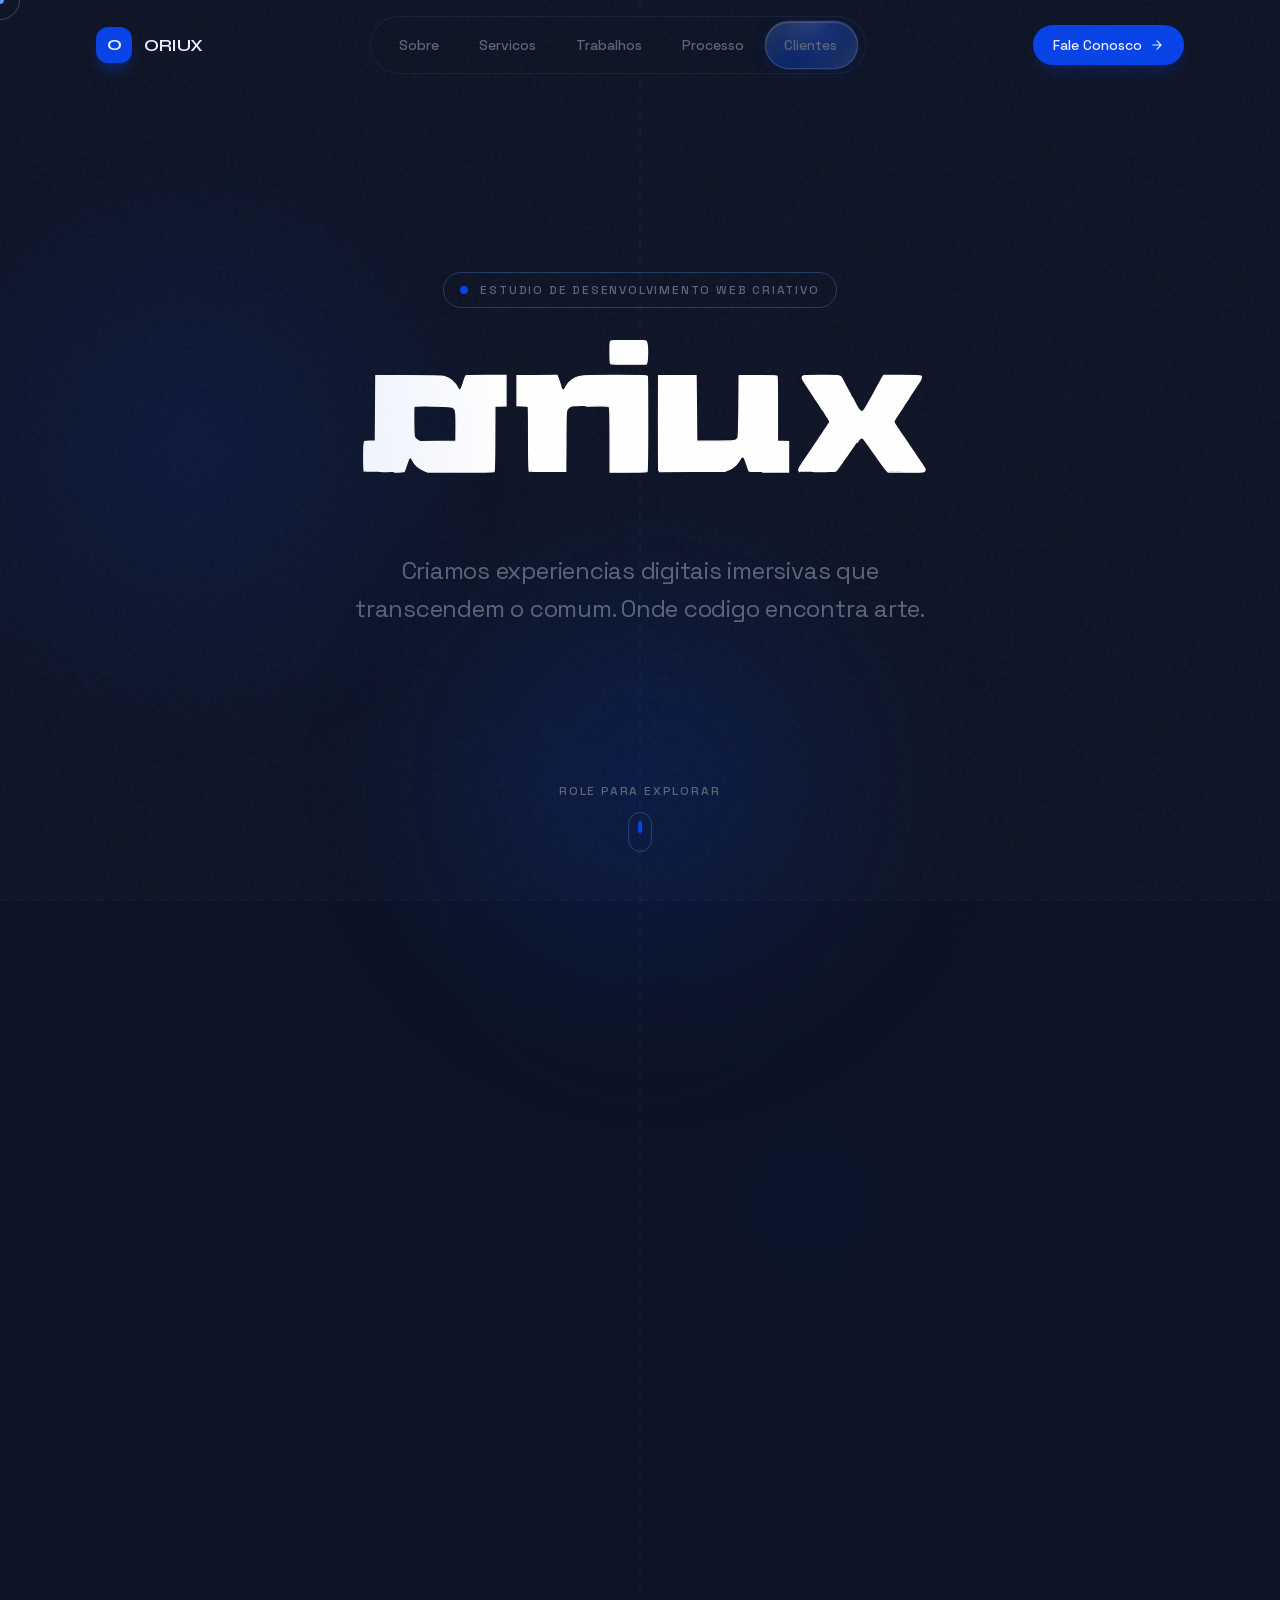
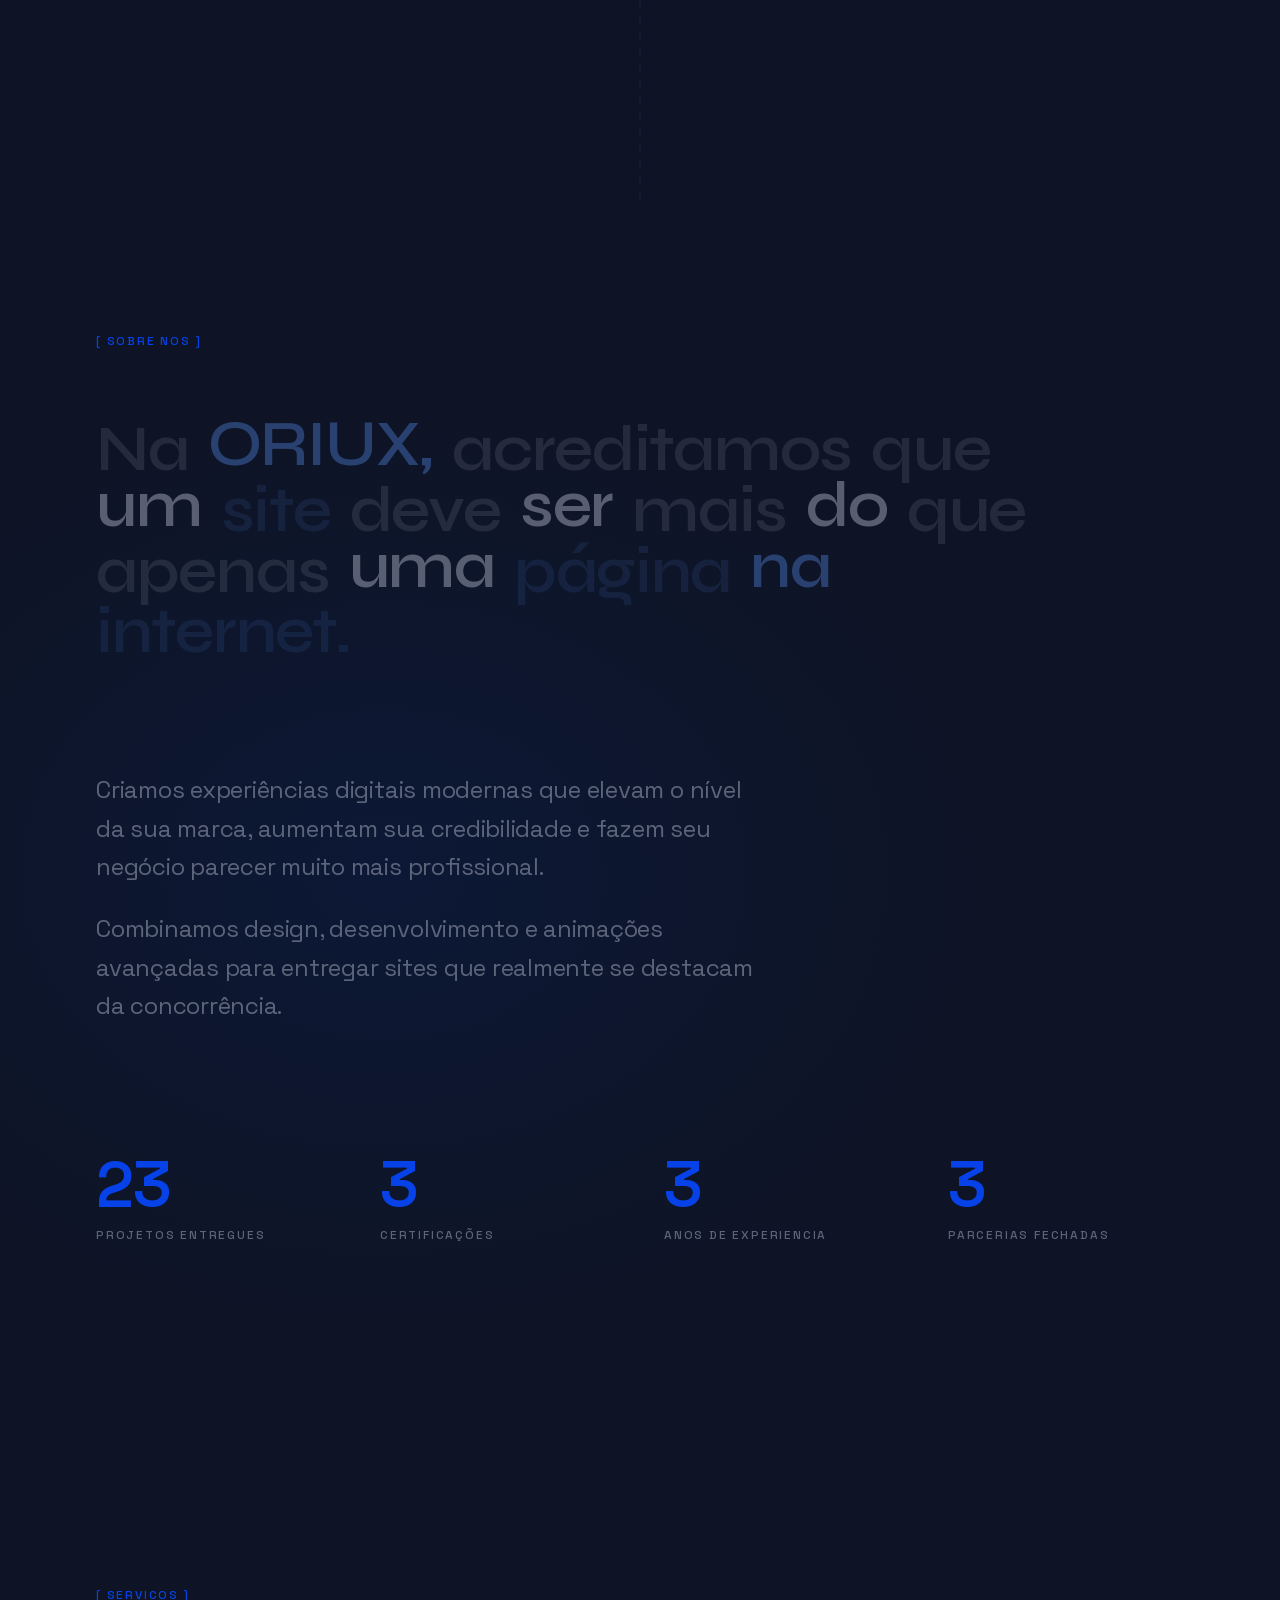
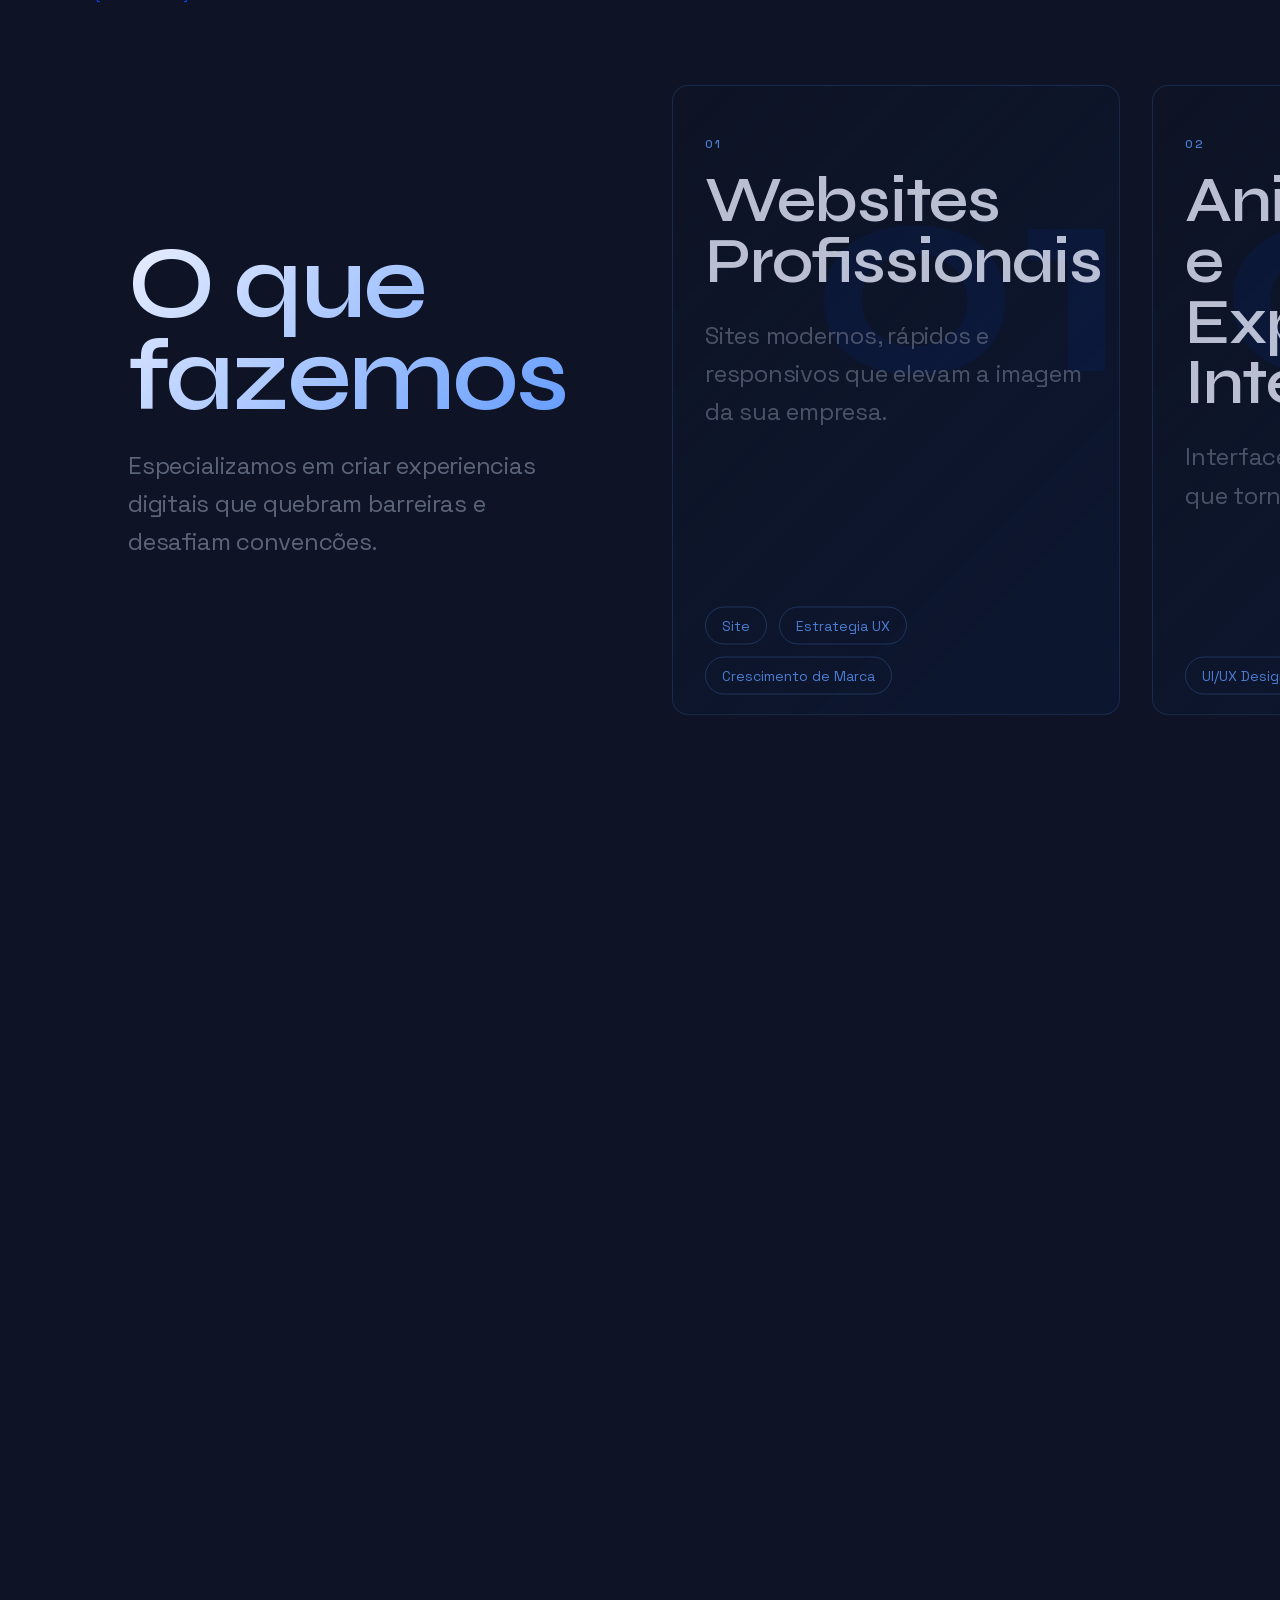
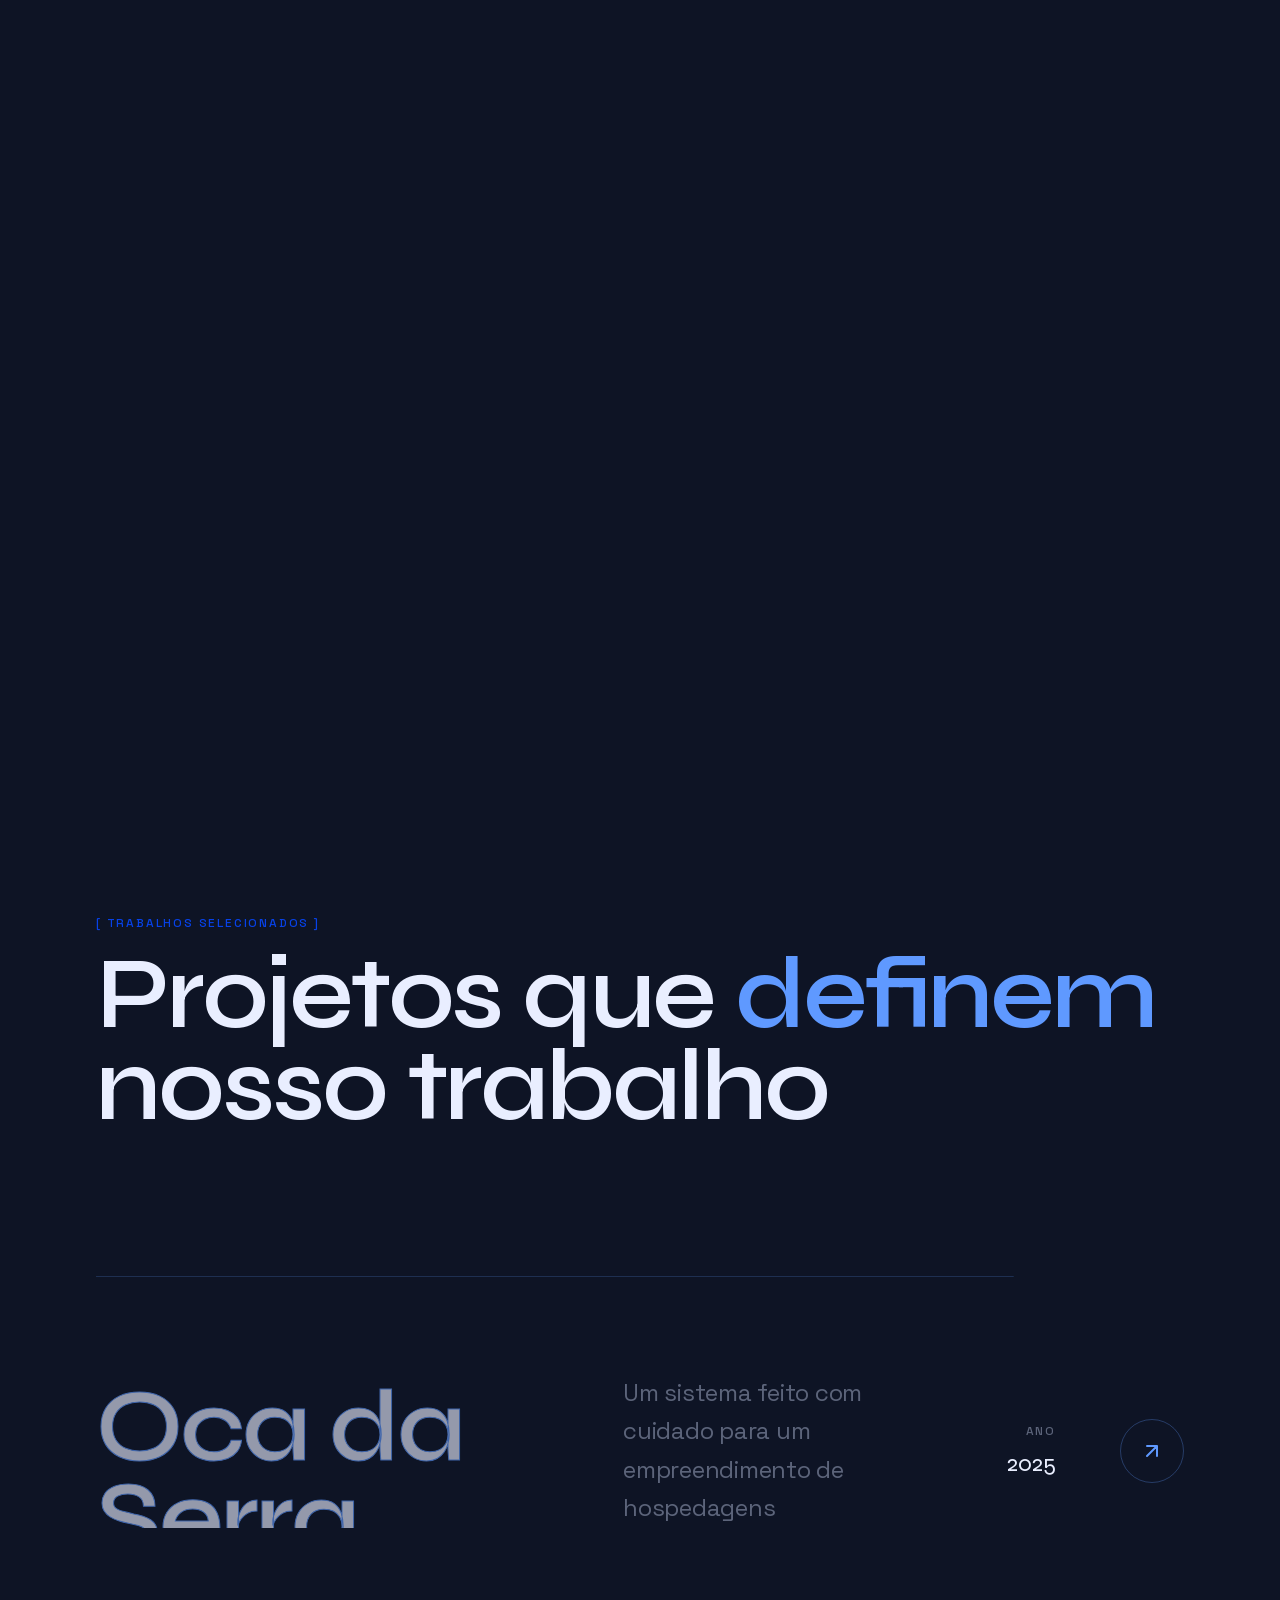
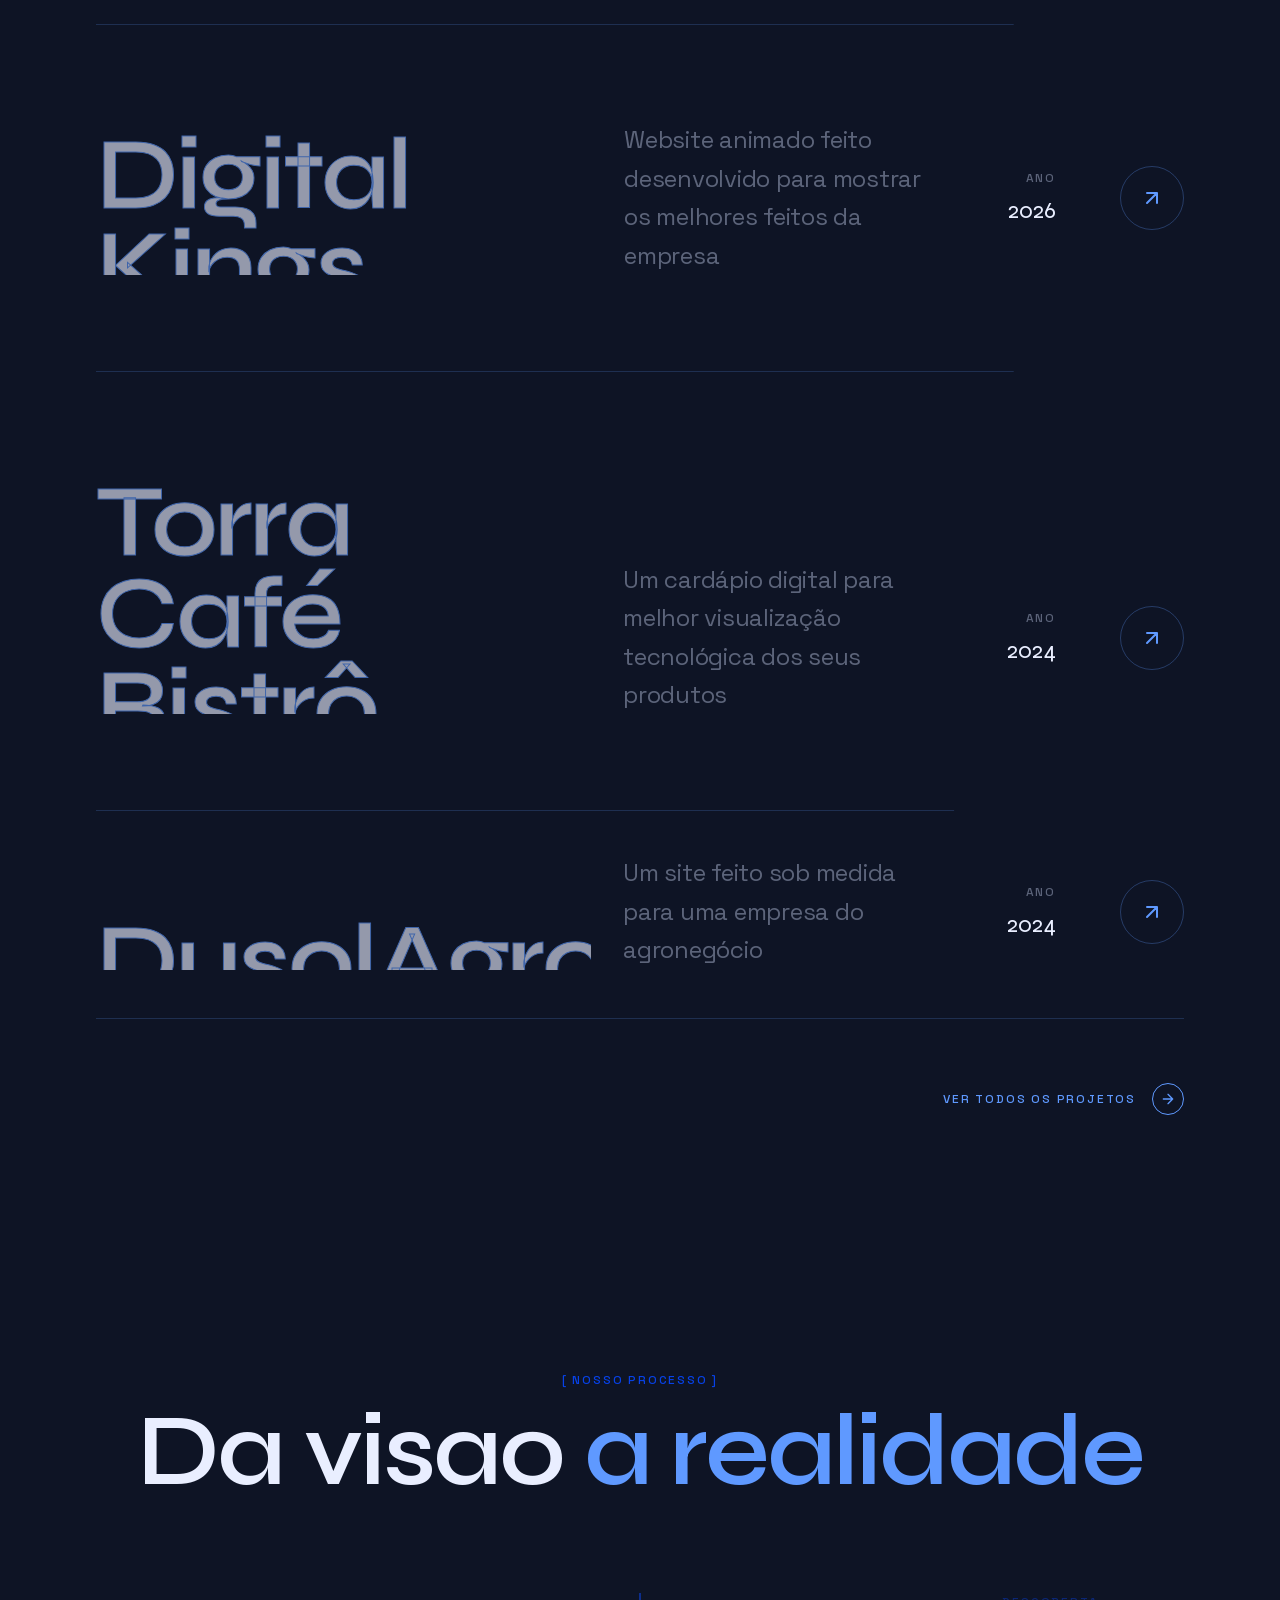
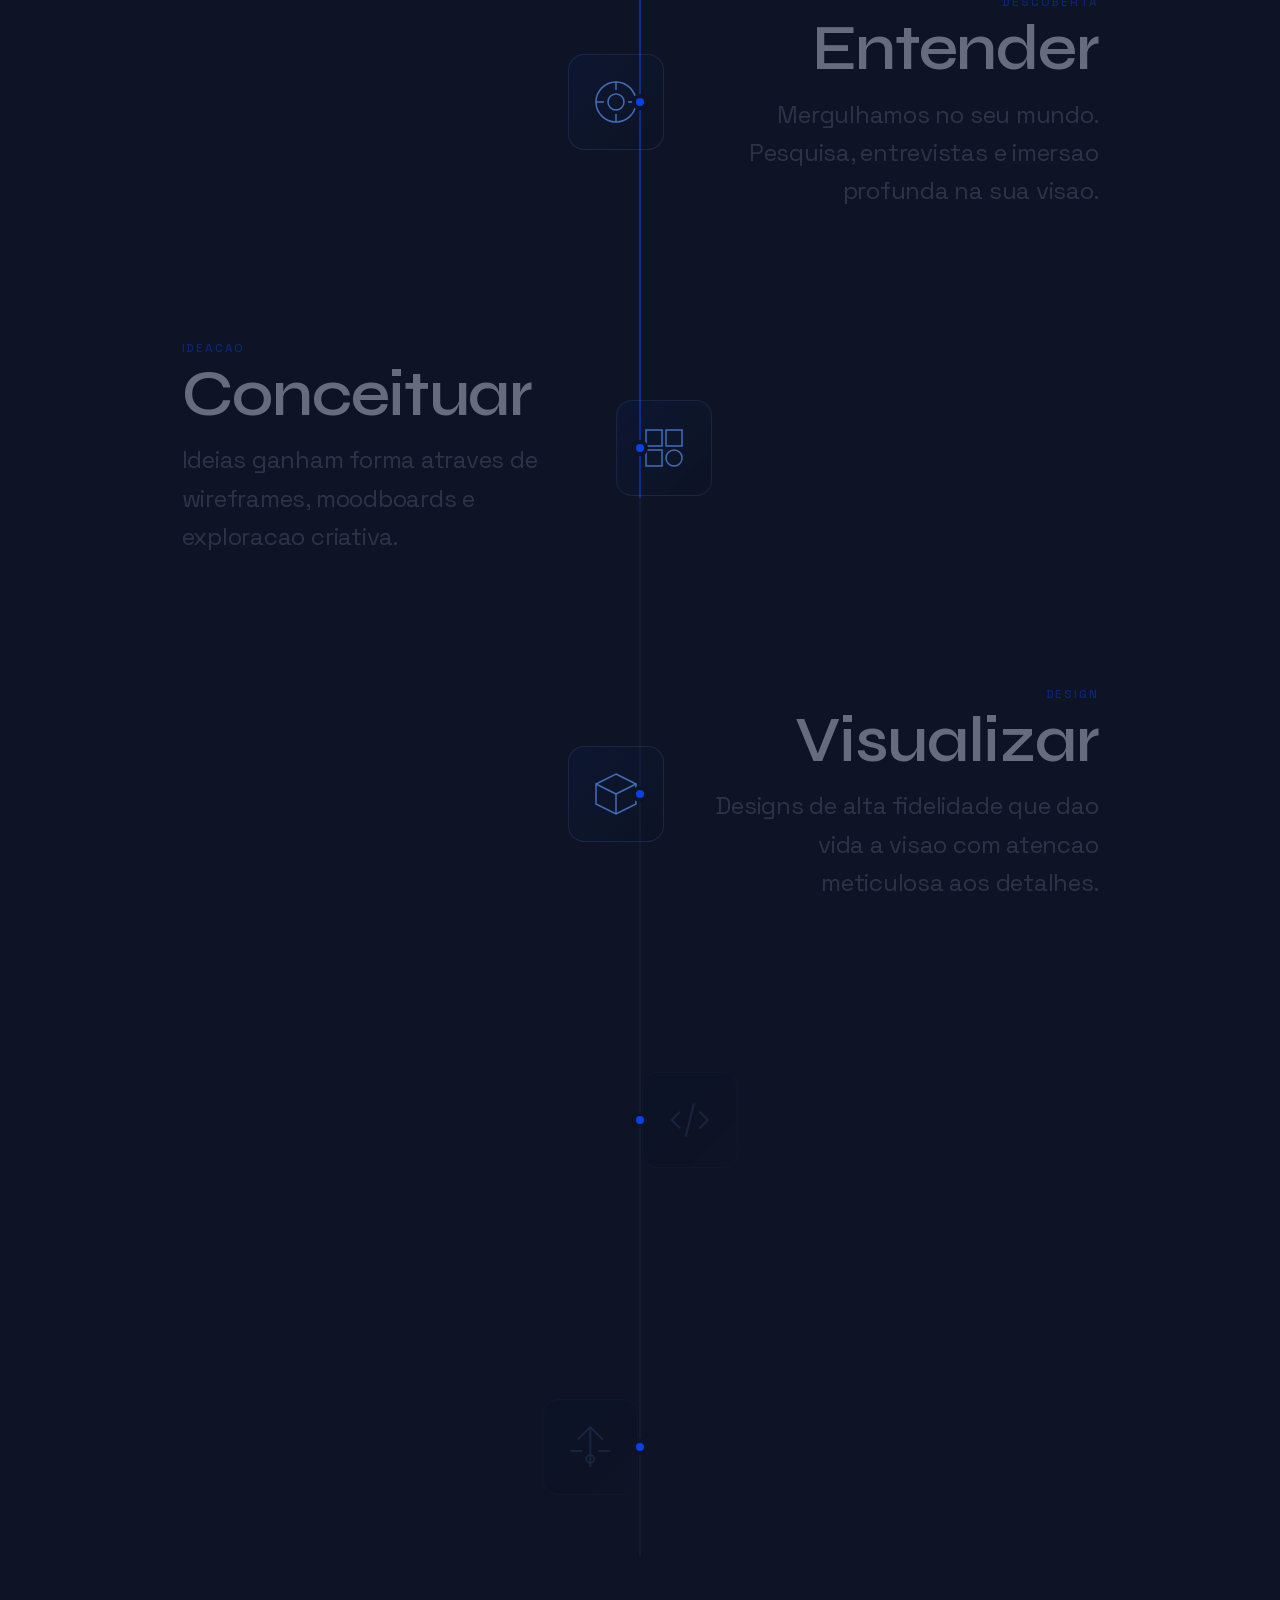
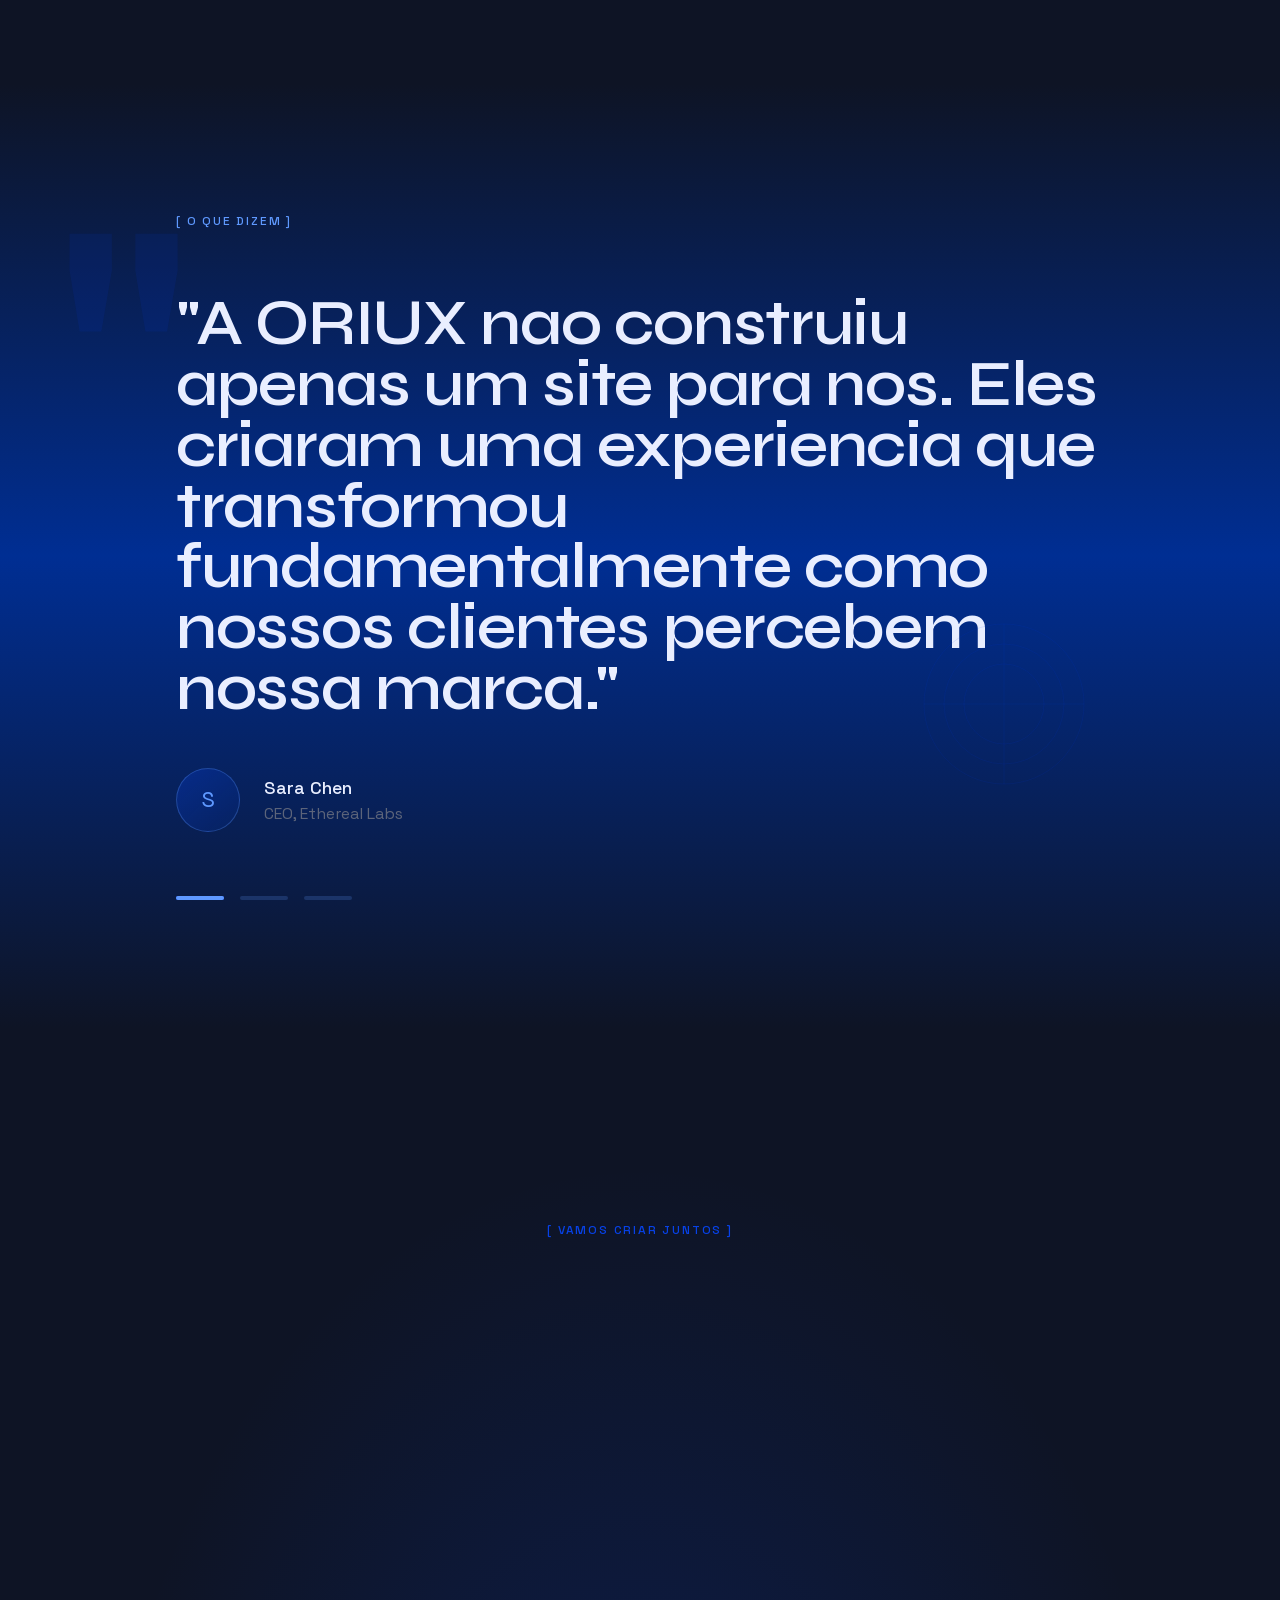
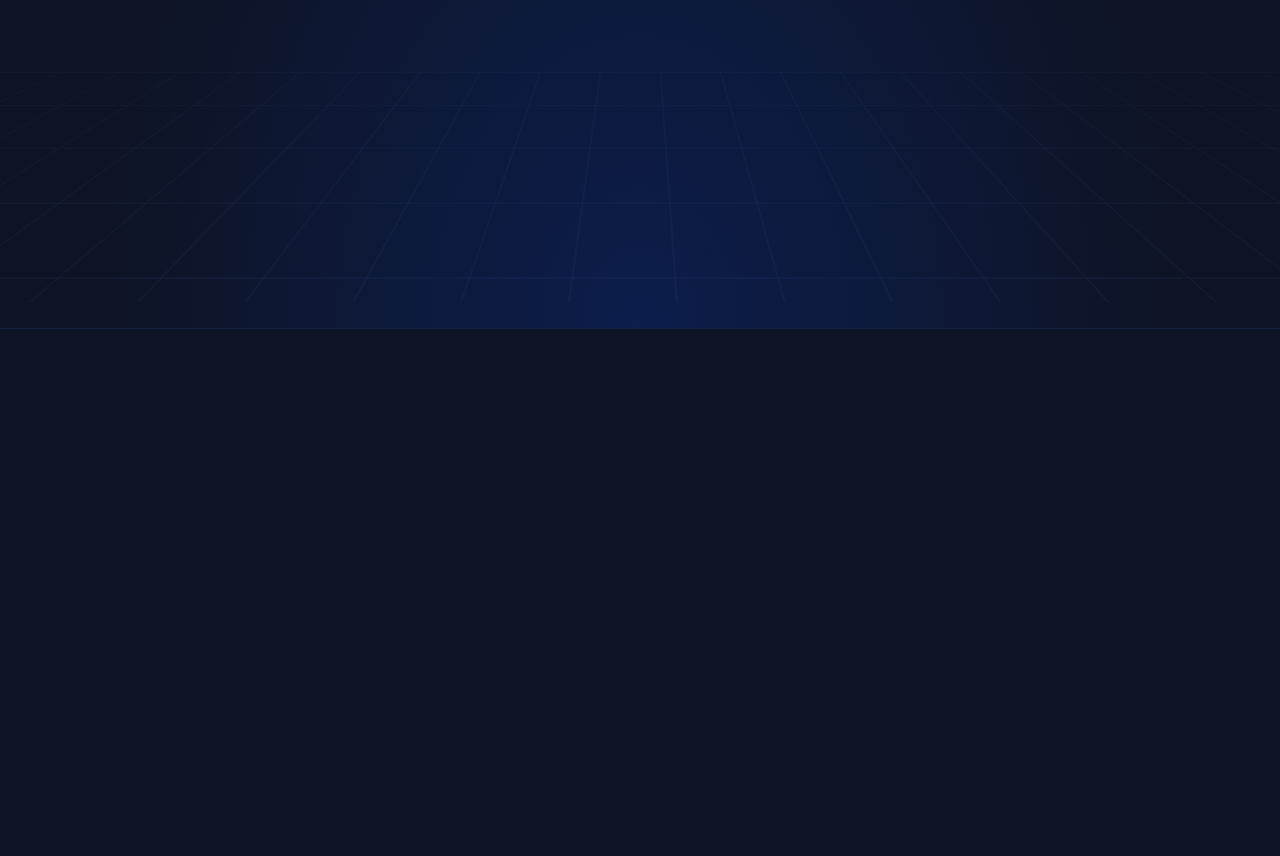
==== index.html @ c882f320 "first commit" ====
<!DOCTYPE html><!--r68WFXSd35QDfR4xPm5Jc-->
<html lang="en"
  class="space_grotesk_81e3057-module__PcZKXa__variable syne_53f86cd1-module__kiT3Eq__variable jetbrains_mono_6104e6b7-module__s6uLTa__variable">

<head>
  <meta charSet="utf-8" />
  <meta name="viewport" content="width=device-width, initial-scale=1, maximum-scale=5" />
  <link rel="preload" href="/_next/static/media/0c795a286deabae8-s.p.b6c48e4e.woff2" as="font" crossorigin=""
    type="font/woff2" />
  <link rel="preload" href="/_next/static/media/0c89a48fa5027cee-s.p.4564287c.woff2" as="font" crossorigin=""
    type="font/woff2" />
  <link rel="preload" href="/_next/static/media/70bc3e132a0a741e-s.p.15008bfb.woff2" as="font" crossorigin=""
    type="font/woff2" />
  <link rel="stylesheet" href="/_next/static/chunks/7a47e0c0e2c45480.css" data-precedence="next" />
  <link rel="stylesheet" href="/_next/static/chunks/b102b98662a35ecb.css" data-precedence="next" />
  <link rel="preload" as="script" fetchPriority="low" href="/_next/static/chunks/b9a0fabf54a78ef2.js" />
  <script src="/_next/static/chunks/1627bf2f54f2038d.js" async=""></script>
  <script src="/_next/static/chunks/a54c4ba64f2f9a0d.js" async=""></script>
  <script src="/_next/static/chunks/f2f58a7e93290fbb.js" async=""></script>
  <script src="/_next/static/chunks/turbopack-f932480425eff3b5.js" async=""></script>
  <script src="/_next/static/chunks/2f236954d6a65e12.js" async=""></script>
  <script src="/_next/static/chunks/a624b468970d3cc4.js" async=""></script>
  <script src="/_next/static/chunks/0d25d2f34d135d27.js" async=""></script>
  <script src="/_next/static/chunks/8e99623e325a517f.js" async=""></script>
  <meta name="next-size-adjust" content="" />
  <meta name="theme-color" content="#0e1425" />
  <title>ORIUX | Premium Creative Web Development</title>
  <meta name="description"
    content="We craft immersive digital experiences that push the boundaries of web design and development. Award-winning creative studio." />
  <meta name="author" content="ORIUX" />
  <meta name="keywords" content="web development,creative agency,digital experience,awwwards,web design,interactive" />
  <meta property="og:title" content="ORIUX | Premium Creative Web Development" />
  <meta property="og:description"
    content="We craft immersive digital experiences that push the boundaries of web design and development." />
  <meta property="og:locale" content="en_US" />
  <meta property="og:type" content="website" />
  <meta name="twitter:card" content="summary_large_image" />
  <meta name="twitter:title" content="ORIUX | Premium Creative Web Development" />
  <meta name="twitter:description"
    content="We craft immersive digital experiences that push the boundaries of web design and development." />
  <script src="/_next/static/chunks/a6dad97d9634a72d.js" noModule=""></script>
</head>

<body class="font-sans antialiased bg-[#0e1425] text-[#e9eeff]">
  <div hidden=""><!--$--><!--/$--></div><svg class="absolute w-0 h-0" aria-hidden="true">
    <defs>
      <filter id="liquid-distortion" x="-20%" y="-20%" width="140%" height="140%">
        <feTurbulence type="fractalNoise" baseFrequency="0.01 0.01" numOctaves="3" seed="2" result="noise">
        </feTurbulence>
        <feDisplacementMap in="SourceGraphic" in2="noise" scale="8" xChannelSelector="R" yChannelSelector="G">
        </feDisplacementMap>
      </filter>
      <filter id="glow">
        <feGaussianBlur stdDeviation="4" result="coloredBlur"></feGaussianBlur>
        <feMerge>
          <feMergeNode in="coloredBlur"></feMergeNode>
          <feMergeNode in="SourceGraphic"></feMergeNode>
        </feMerge>
      </filter>
    </defs>
  </svg>
  <div class="noise-overlay"></div>
  <div
    class="fixed w-10 h-10 rounded-full border border-[#5f99ff]/50 pointer-events-none z-[9999] -translate-x-1/2 -translate-y-1/2 mix-blend-difference hidden lg:block"
    style="left:0;top:0"></div>
  <div
    class="fixed w-2 h-2 rounded-full bg-[#5f99ff] pointer-events-none z-[9999] -translate-x-1/2 -translate-y-1/2 hidden lg:block"
    style="left:0;top:0"></div>
  <nav class="fixed top-0 left-0 right-0 z-50 px-6 md:px-12 lg:px-24 py-4 transition-all duration-500 ">
    <div class="flex items-center justify-between">
      <div class="flex items-center gap-3 transition-all duration-500"
        style="opacity:0;transform:translateY(-20px);pointer-events:none"><a href="#hero"
          class="flex items-center gap-3 group">
          <div
            class="w-9 h-9 rounded-xl bg-[#0742e8] flex items-center justify-center group-hover:scale-110 transition-transform duration-300 shadow-lg shadow-[#0742e8]/30">
            <span class="text-base font-display font-bold text-[#e9eeff]">O</span>
          </div><span
            class="text-lg font-display font-semibold text-[#e9eeff] hidden sm:block tracking-tight">ORIUX</span>
        </a></div>
      <div class="hidden md:flex items-center relative px-2 py-2 rounded-full"
        style="background:rgba(14, 20, 37, 0.6);backdrop-filter:blur(20px);border:1px solid rgba(95, 153, 255, 0.1)">
        <div
          class="absolute top-1/2 -translate-y-1/2 h-[calc(100%-8px)] rounded-full pointer-events-none transition-all duration-500 ease-[cubic-bezier(0.32,0.72,0,1)]"
          style="left:0;width:0;background:linear-gradient(
                    135deg,
                    rgba(95, 153, 255, 0.25) 0%,
                    rgba(7, 66, 232, 0.35) 50%,
                    rgba(95, 153, 255, 0.25) 100%
                  );backdrop-filter:blur(20px) saturate(180%);-webkit-backdrop-filter:blur(20px) saturate(180%);border:1px solid rgba(233, 238, 255, 0.15);box-shadow:0 0 0 0.5px rgba(233, 238, 255, 0.1),
                  0 2px 4px rgba(0, 0, 0, 0.1),
                  0 4px 16px rgba(7, 66, 232, 0.15),
                  inset 0 1px 1px rgba(233, 238, 255, 0.15),
                  inset 0 -1px 1px rgba(7, 66, 232, 0.1)">
          <div class="absolute inset-0 rounded-full opacity-50"
            style="background:radial-gradient(ellipse at 50% 0%, rgba(233, 238, 255, 0.2) 0%, transparent 60%)"></div>
        </div><a href="#about" data-nav="about"
          class="relative px-5 py-2.5 text-sm font-medium transition-all duration-300 rounded-full z-10 text-[#5c647a] hover:text-[#e9eeff]">Sobre</a><a
          href="#services" data-nav="services"
          class="relative px-5 py-2.5 text-sm font-medium transition-all duration-300 rounded-full z-10 text-[#5c647a] hover:text-[#e9eeff]">Servicos</a><a
          href="#projects" data-nav="projects"
          class="relative px-5 py-2.5 text-sm font-medium transition-all duration-300 rounded-full z-10 text-[#5c647a] hover:text-[#e9eeff]">Trabalhos</a><a
          href="#process" data-nav="process"
          class="relative px-5 py-2.5 text-sm font-medium transition-all duration-300 rounded-full z-10 text-[#5c647a] hover:text-[#e9eeff]">Processo</a><a
          href="#testimonials" data-nav="testimonials"
          class="relative px-5 py-2.5 text-sm font-medium transition-all duration-300 rounded-full z-10 text-[#5c647a] hover:text-[#e9eeff]">Clientes</a>
      </div><a href="#contact"
        class="hidden md:flex items-center gap-2 px-5 py-2.5 bg-[#0742e8] rounded-full hover:bg-[#0742e8]/80 transition-all duration-300 group shadow-lg shadow-[#0742e8]/20"><span
          class="text-sm font-medium text-[#e9eeff]">Fale Conosco</span><svg width="14" height="14" viewBox="0 0 24 24"
          fill="none" class="transform group-hover:translate-x-1 transition-transform duration-300">
          <path d="M5 12H19M19 12L12 5M19 12L12 19" stroke="currentColor" stroke-width="2" stroke-linecap="round"
            stroke-linejoin="round" class="text-[#e9eeff]"></path>
        </svg></a><button class="md:hidden w-12 h-12 flex flex-col items-center justify-center gap-1.5"
        aria-label="Toggle menu"><span class="w-6 h-0.5 bg-[#e9eeff] transition-all duration-300 "></span><span
          class="w-6 h-0.5 bg-[#e9eeff] transition-all duration-300 "></span><span
          class="w-6 h-0.5 bg-[#e9eeff] transition-all duration-300 "></span></button>
    </div>
  </nav>
  <div class="fixed inset-0 z-40 bg-[#0e1425] transition-all duration-500 md:hidden opacity-0 pointer-events-none">
    <div class="flex flex-col items-center justify-center h-full gap-6"><a href="#hero"
        class="display-md font-display transition-colors duration-300 text-[#0742e8]"
        style="opacity:0;transform:translateY(20px);transition:all 0.5s ease 0s">Inicio</a><a href="#about"
        class="display-md font-display transition-colors duration-300 text-[#e9eeff] hover:text-[#5f99ff]"
        style="opacity:0;transform:translateY(20px);transition:all 0.5s ease 0.1s">Sobre</a><a href="#services"
        class="display-md font-display transition-colors duration-300 text-[#e9eeff] hover:text-[#5f99ff]"
        style="opacity:0;transform:translateY(20px);transition:all 0.5s ease 0.2s">Servicos</a><a href="#projects"
        class="display-md font-display transition-colors duration-300 text-[#e9eeff] hover:text-[#5f99ff]"
        style="opacity:0;transform:translateY(20px);transition:all 0.5s ease 0.30000000000000004s">Trabalhos</a><a
        href="#process"
        class="display-md font-display transition-colors duration-300 text-[#e9eeff] hover:text-[#5f99ff]"
        style="opacity:0;transform:translateY(20px);transition:all 0.5s ease 0.4s">Processo</a><a href="#testimonials"
        class="display-md font-display transition-colors duration-300 text-[#e9eeff] hover:text-[#5f99ff]"
        style="opacity:0;transform:translateY(20px);transition:all 0.5s ease 0.5s">Clientes</a><a href="#contact"
        class="display-md font-display transition-colors duration-300 text-[#e9eeff] hover:text-[#5f99ff]"
        style="opacity:0;transform:translateY(20px);transition:all 0.5s ease 0.6000000000000001s">Contato</a></div>
  </div>
  <main class="relative">
    <section id="hero" class="relative min-h-[200vh] flex flex-col items-center justify-start overflow-hidden">
      <div class="absolute inset-0 pointer-events-none opacity-30">
        <div class="absolute top-1/3 left-1/4 w-[400px] h-[400px] rounded-full"
          style="background:radial-gradient(circle, rgba(0,46,147,0.3) 0%, transparent 70%);filter:blur(80px)"></div>
        <div class="absolute bottom-1/4 right-1/4 w-[300px] h-[300px] rounded-full"
          style="background:radial-gradient(circle, rgba(7,66,232,0.2) 0%, transparent 70%);filter:blur(60px)"></div>
      </div>
      <div class="absolute inset-0 pointer-events-none"><svg class="w-full h-full opacity-20" aria-hidden="true">
          <line x1="50%" y1="0" x2="50%" y2="100%" stroke="#5f99ff" stroke-width="0.5" stroke-dasharray="8 8"></line>
          <line x1="0" y1="50%" x2="100%" y2="50%" stroke="#5f99ff" stroke-width="0.5" stroke-dasharray="8 8"></line>
          <line x1="25%" y1="0" x2="25%" y2="100%" stroke="#5f99ff" stroke-width="0.3" stroke-dasharray="4 12"
            opacity="0.5"></line>
          <line x1="75%" y1="0" x2="75%" y2="100%" stroke="#5f99ff" stroke-width="0.3" stroke-dasharray="4 12"
            opacity="0.5"></line>
          <circle cx="50%" cy="50%" r="200" fill="none" stroke="#0742e8" stroke-width="0.5" opacity="0.3"></circle>
          <circle cx="50%" cy="50%" r="350" fill="none" stroke="#0742e8" stroke-width="0.5" opacity="0.2"></circle>
          <circle cx="50%" cy="50%" r="500" fill="none" stroke="#002e93" stroke-width="0.3" opacity="0.1"></circle>
        </svg></div>
      <div
        class="absolute top-1/4 left-1/2 -translate-x-1/2 w-[600px] h-[600px] rounded-full opacity-40 pointer-events-none"
        style="background:radial-gradient(circle, rgba(7,66,232,0.5) 0%, rgba(0,46,147,0.3) 40%, transparent 70%);filter:blur(60px)">
      </div>
      <div class="sticky top-0 h-screen w-full flex flex-col items-center justify-center px-6 relative"
        style="z-index: 10;">
        <div class="mb-8 px-4 py-2 border border-[#5f99ff]/30 rounded-full flex items-center gap-3 opacity-0"><span
            class="w-2 h-2 rounded-full bg-[#0742e8] animate-pulse"></span><span class="label text-[#5c647a]">Estudio de
            Desenvolvimento Web Criativo</span></div>

        <p class="mt-8 body-lg text-[#5c647a] max-w-xl text-center opacity-0">Criamos experiencias digitais imersivas
          que transcendem o comum. Onde codigo encontra arte.</p>
        <div class="absolute bottom-12 left-1/2 -translate-x-1/2 flex flex-col items-center gap-3 opacity-0"><span
            class="label text-[#5c647a]">Role para explorar</span>
          <div class="w-6 h-10 border border-[#5f99ff]/30 rounded-full flex justify-center pt-2">
            <div class="w-1 h-3 bg-[#0742e8] rounded-full animate-bounce"></div>
          </div>
        </div>
      </div>
    </section>
    <section id="about" class="relative min-h-[150vh] bg-[#0e1425] overflow-hidden py-32">
      <div class="absolute inset-0 opacity-50"
        style="background:radial-gradient(ellipse at 30% 50%, rgba(0,46,147,0.3) 0%, transparent 50%)"></div>
      <div class="relative px-6 md:px-12 lg:px-24">
        <div class="mb-12"><span class="label text-[#0742e8]">[ Sobre Nos ]</span></div>
        <div class="max-w-5xl mb-32">
          <p class="display-md font-display leading-tight"><span class="word inline-block mr-[0.3em]"
              style="color:#e9eeff">Na</span><span class="word inline-block mr-[0.3em]"
              style="color:#5f99ff">ORIUX, </span><span class="word inline-block mr-[0.3em]"
              style="color:#e9eeff">acreditamos</span><span class="word inline-block mr-[0.3em]"
              style="color:#e9eeff">que</span><span class="word inline-block mr-[0.3em]"
              style="color:#e9eeff">um</span><span class="word inline-block mr-[0.3em]"
              style="color:#5f99ff">site</span><span class="word inline-block mr-[0.3em]"
              style="color:#e9eeff">deve</span><span class="word inline-block mr-[0.3em]"
              style="color:#e9eeff">ser</span><span class="word inline-block mr-[0.3em]"
              style="color:#5f99ff">mais</span><span class="word inline-block mr-[0.3em]"
              style="color:#e9eeff">que</span><span class="word inline-block mr-[0.3em]"
              style="color:#e9eeff">apenas</span><span class="word inline-block mr-[0.3em]"
              style="color:#e9eeff">uma</span><span class="word inline-block mr-[0.3em]"
              style="color:#5f99ff">página</span><span class="word inline-block mr-[0.3em]"
              style="color:#5f99ff">na</span><span class="word inline-block mr-[0.3em]"
              style="color:#5f99ff">internet</span></p>
        </div>
        <div class="max-w-2xl mb-32">
          <p class="body-lg text-[#5c647a] mb-6">Somos uma agencia de desenvolvimento web criativo baseada em Sao Paulo.
            Combinamos estrategia, design e tecnologia para criar experiencias digitais que transformam marcas e
            conectam pessoas.</p>
          <p class="body-lg text-[#5c647a]">Cada projeto é pensado para transmitir confiança, modernidade e profissionalismo — sem os preços absurdos das grandes agências.</p>
        </div>
        <div class="grid grid-cols-2 md:grid-cols-4 gap-8 md:gap-12">
          <div>
              style="color:#5f99ff">duradouras.</span></p>
        </div>
        <div class="max-w-2xl mb-32">
          <p class="body-lg text-[#5c647a] mb-6">Somos uma agencia de desenvolvimento web criativo baseada em Sao Paulo.
            Combinamos estrategia, design e tecnologia para criar experiencias digitais que transformam marcas e
            conectam pessoas.</p>
          <p class="body-lg text-[#5c647a]">Cada projeto é pensado para transmitir confiança, modernidade e profissionalismo — sem os preços absurdos das grandes agências.</p>
        </div>
        <div class="grid grid-cols-2 md:grid-cols-4 gap-8 md:gap-12">
          <div>
            <div class="stat-number display-md text-[#0742e8] mb-2" data-value="127">0</div><span
              class="label text-[#5c647a]">Projetos Entregues</span>
          </div>
          <div>
            <div class="stat-number display-md text-[#0742e8] mb-2" data-value="12">0</div><span
              class="label text-[#5c647a]">Premios Awwwards</span>
          </div>
          <div>
            <div class="stat-number display-md text-[#0742e8] mb-2" data-value="8">0</div><span
              class="label text-[#5c647a]">Anos de Experiencia</span>
          </div>
          <div>
            <div class="stat-number display-md text-[#0742e8] mb-2" data-value="45">0</div><span
              class="label text-[#5c647a]">Clientes Globais</span>
          </div>
        </div>
      </div>
    </section>
    <section id="services" class="relative min-h-screen bg-[#0e1425] overflow-hidden">
      <div class="absolute top-8 left-6 md:left-12 lg:left-24 z-10"><span class="label text-[#0742e8]">[ Servicos
          ]</span></div>
      <div class="flex items-center h-screen gap-8 pl-[10vw] pr-[20vw]" style="width:max-content">
        <div class="flex-shrink-0 w-[40vw] h-[70vh] flex flex-col justify-center pr-12">
          <h2 class="display-lg font-display text-gradient mb-6">O que fazemos</h2>
          <p class="body-lg text-[#5c647a] max-w-md">Especializamos em criar experiencias digitais que quebram barreiras
            e desafiam convencoes.</p>
        </div>
        <div class="service-card relative flex-shrink-0 w-[35vw] h-[70vh] p-8 rounded-2xl overflow-hidden"
          style="background:linear-gradient(135deg, rgba(14,20,37,0.8) 0%, rgba(0,46,147,0.1) 100%);border:1px solid rgba(95,153,255,0.15)">
          <span
            class="card-number absolute -right-8 -top-12 text-[20rem] font-display font-bold text-[#0742e8] opacity-10 pointer-events-none select-none">01</span>
          <div class="card-content relative z-10 h-full flex flex-col justify-between">
            <div><span class="label text-[#5f99ff]">01</span>
              <h3 class="display-md font-display mt-4 mb-6 text-[#e9eeff]">Estrategia Digital</h3>
              <p class="body-lg text-[#5c647a] max-w-sm">Mergulhamos na sua visao para criar estrategias que ressoam com
                seu publico e amplificam sua marca.</p>
            </div>
            <div class="flex flex-wrap gap-3"><span
                class="px-4 py-2 text-sm border border-[#5f99ff]/30 rounded-full text-[#5f99ff]">Pesquisa</span><span
                class="px-4 py-2 text-sm border border-[#5f99ff]/30 rounded-full text-[#5f99ff]">Estrategia
                UX</span><span
                class="px-4 py-2 text-sm border border-[#5f99ff]/30 rounded-full text-[#5f99ff]">Arquitetura de
                Marca</span></div>
          </div>
          <div class="absolute inset-0 opacity-0 hover:opacity-100 transition-opacity duration-500 pointer-events-none"
            style="background:radial-gradient(circle at var(--mouse-x, 50%) var(--mouse-y, 50%), rgba(7,66,232,0.15) 0%, transparent 50%)">
          </div>
        </div>
        <div class="service-card relative flex-shrink-0 w-[35vw] h-[70vh] p-8 rounded-2xl overflow-hidden"
          style="background:linear-gradient(135deg, rgba(14,20,37,0.8) 0%, rgba(0,46,147,0.1) 100%);border:1px solid rgba(95,153,255,0.15)">
          <span
            class="card-number absolute -right-8 -top-12 text-[20rem] font-display font-bold text-[#0742e8] opacity-10 pointer-events-none select-none">02</span>
          <div class="card-content relative z-10 h-full flex flex-col justify-between">
            <div><span class="label text-[#5f99ff]">02</span>
              <h3 class="display-md font-display mt-4 mb-6 text-[#e9eeff]">Design &amp; Motion</h3>
              <p class="body-lg text-[#5c647a] max-w-sm">Cada pixel e intencional. Criamos sistemas visuais que se
                movem, respiram e cativam.</p>
            </div>
            <div class="flex flex-wrap gap-3"><span
                class="px-4 py-2 text-sm border border-[#5f99ff]/30 rounded-full text-[#5f99ff]">UI/UX
                Design</span><span
                class="px-4 py-2 text-sm border border-[#5f99ff]/30 rounded-full text-[#5f99ff]">Motion
                Design</span><span
                class="px-4 py-2 text-sm border border-[#5f99ff]/30 rounded-full text-[#5f99ff]">Identidade
                Visual</span></div>
          </div>
          <div class="absolute inset-0 opacity-0 hover:opacity-100 transition-opacity duration-500 pointer-events-none"
            style="background:radial-gradient(circle at var(--mouse-x, 50%) var(--mouse-y, 50%), rgba(7,66,232,0.15) 0%, transparent 50%)">
          </div>
        </div>
        <div class="service-card relative flex-shrink-0 w-[35vw] h-[70vh] p-8 rounded-2xl overflow-hidden"
          style="background:linear-gradient(135deg, rgba(14,20,37,0.8) 0%, rgba(0,46,147,0.1) 100%);border:1px solid rgba(95,153,255,0.15)">
          <span
            class="card-number absolute -right-8 -top-12 text-[20rem] font-display font-bold text-[#0742e8] opacity-10 pointer-events-none select-none">03</span>
          <div class="card-content relative z-10 h-full flex flex-col justify-between">
            <div><span class="label text-[#5f99ff]">03</span>
              <h3 class="display-md font-display mt-4 mb-6 text-[#e9eeff]">Desenvolvimento</h3>
              <p class="body-lg text-[#5c647a] max-w-sm">Codigo como arte. Construimos experiencias performaticas e
                acessiveis usando tecnologias de ponta.</p>
            </div>
            <div class="flex flex-wrap gap-3"><span
                class="px-4 py-2 text-sm border border-[#5f99ff]/30 rounded-full text-[#5f99ff]">Frontend</span><span
                class="px-4 py-2 text-sm border border-[#5f99ff]/30 rounded-full text-[#5f99ff]">WebGL</span><span
                class="px-4 py-2 text-sm border border-[#5f99ff]/30 rounded-full text-[#5f99ff]">Dev Criativo</span>
            </div>
          </div>
          <div class="absolute inset-0 opacity-0 hover:opacity-100 transition-opacity duration-500 pointer-events-none"
            style="background:radial-gradient(circle at var(--mouse-x, 50%) var(--mouse-y, 50%), rgba(7,66,232,0.15) 0%, transparent 50%)">
          </div>
        </div>
        <div class="service-card relative flex-shrink-0 w-[35vw] h-[70vh] p-8 rounded-2xl overflow-hidden"
          style="background:linear-gradient(135deg, rgba(14,20,37,0.8) 0%, rgba(0,46,147,0.1) 100%);border:1px solid rgba(95,153,255,0.15)">
          <span
            class="card-number absolute -right-8 -top-12 text-[20rem] font-display font-bold text-[#0742e8] opacity-10 pointer-events-none select-none">04</span>
          <div class="card-content relative z-10 h-full flex flex-col justify-between">
            <div><span class="label text-[#5f99ff]">04</span>
              <h3 class="display-md font-display mt-4 mb-6 text-[#e9eeff]">Experiencia</h3>
              <p class="body-lg text-[#5c647a] max-w-sm">Storytelling interativo que transforma espectadores passivos em
                participantes engajados.</p>
            </div>
            <div class="flex flex-wrap gap-3"><span
                class="px-4 py-2 text-sm border border-[#5f99ff]/30 rounded-full text-[#5f99ff]">Interaction
                Design</span><span
                class="px-4 py-2 text-sm border border-[#5f99ff]/30 rounded-full text-[#5f99ff]">3D</span><span
                class="px-4 py-2 text-sm border border-[#5f99ff]/30 rounded-full text-[#5f99ff]">Web Imersiva</span>
            </div>
          </div>
          <div class="absolute inset-0 opacity-0 hover:opacity-100 transition-opacity duration-500 pointer-events-none"
            style="background:radial-gradient(circle at var(--mouse-x, 50%) var(--mouse-y, 50%), rgba(7,66,232,0.15) 0%, transparent 50%)">
          </div>
        </div>
      </div>
    </section>
    <section id="projects" class="relative min-h-screen py-32 bg-[#0e1425]">
      <div class="fixed top-0 left-0 w-1/2 h-screen pointer-events-none transition-opacity duration-700 hidden lg:block"
        style="opacity:0.5;background:radial-gradient(circle at 30% 50%, #0742e840 0%, transparent 50%)"></div>
      <div class="px-6 md:px-12 lg:px-24 mb-24"><span class="label text-[#0742e8] block mb-4">[ Trabalhos Selecionados
          ]</span>
        <h2 class="display-lg font-display"><span class="text-[#e9eeff]">Projetos que </span><span
            class="text-[#5f99ff]">definem</span><br /><span class="text-[#e9eeff]">nosso trabalho</span></h2>
      </div>
      <div class="relative">
        <div class="project-item group px-6 md:px-12 lg:px-24 py-12 cursor-pointer" data-link="https://example.com/oca-da-serra">
          <div class="project-line h-px w-full bg-[#5f99ff]/20 mb-8 origin-left" style="transform:scaleX(0)"></div>
          <div class="flex flex-col lg:flex-row lg:items-end justify-between gap-8">
            <div class="flex-1 overflow-hidden">
              <div class="project-meta flex items-center gap-6 mb-4"><span class="label text-[#5c647a]">01</span><span
                  class="w-12 h-px bg-[#5f99ff]/30"></span><span class="label text-[#5c647a]">Hospedagem tecnológica</span></div>
              <h3
                class="project-title display-lg font-display text-[#e9eeff] group-hover:text-[#5f99ff] transition-colors duration-500"
                style="-webkit-text-stroke:none">Oca da Serra</h3>
            </div>
            <div class="flex items-center gap-8 lg:gap-16">
              <p class="body-lg text-[#5c647a] max-w-xs hidden md:block">Um sistema feito com cuidado para um empreendimento de hospedagens</p>
              <div class="flex flex-col items-end"><span class="label text-[#5c647a] mb-2">Ano</span><span
                  class="text-2xl font-display text-[#e9eeff]">2025</span></div>
              <div
                class="w-16 h-16 rounded-full border border-[#5f99ff]/30 flex items-center justify-center group-hover:bg-[#0742e8] group-hover:border-[#0742e8] transition-all duration-500">
                <svg width="24" height="24" viewBox="0 0 24 24" fill="none"
                  class="transform group-hover:translate-x-1 group-hover:-translate-y-1 transition-transform duration-300">
                  <path d="M7 17L17 7M17 7H7M17 7V17" stroke="currentColor" stroke-width="2" stroke-linecap="round"
                    stroke-linejoin="round" class="text-[#5f99ff] group-hover:text-[#e9eeff]"></path>
                </svg>
              </div>
            </div>
          </div>
        </div>
        <div class="project-item group px-6 md:px-12 lg:px-24 py-12 cursor-pointer" data-link="https://example.com/digital-kings">
          <div class="project-line h-px w-full bg-[#5f99ff]/20 mb-8 origin-left" style="transform:scaleX(0)"></div>
          <div class="flex flex-col lg:flex-row lg:items-end justify-between gap-8">
            <div class="flex-1 overflow-hidden">
              <div class="project-meta flex items-center gap-6 mb-4"><span class="label text-[#5c647a]">02</span><span
                  class="w-12 h-px bg-[#5f99ff]/30"></span><span class="label text-[#5c647a]">Studio de arte criativa</span>
              </div>
              <h3
                class="project-title display-lg font-display text-[#e9eeff] group-hover:text-[#5f99ff] transition-colors duration-500"
                style="-webkit-text-stroke:1px #5f99ff">Digital Kings</h3>
            </div>
            <div class="flex items-center gap-8 lg:gap-16">
              <p class="body-lg text-[#5c647a] max-w-xs hidden md:block">Website animado desenvolvido para mostrar os melhores feitos da empresa</p>
              <div class="flex flex-col items-end"><span class="label text-[#5c647a] mb-2">Ano</span><span
                  class="text-2xl font-display text-[#e9eeff]">2026</span></div>
              <div
                class="w-16 h-16 rounded-full border border-[#5f99ff]/30 flex items-center justify-center group-hover:bg-[#0742e8] group-hover:border-[#0742e8] transition-all duration-500">
                <svg width="24" height="24" viewBox="0 0 24 24" fill="none"
                  class="transform group-hover:translate-x-1 group-hover:-translate-y-1 transition-transform duration-300">
                  <path d="M7 17L17 7M17 7H7M17 7V17" stroke="currentColor" stroke-width="2" stroke-linecap="round"
                    stroke-linejoin="round" class="text-[#5f99ff] group-hover:text-[#e9eeff]"></path>
                </svg>
              </div>
            </div>
          </div>
        </div>
        <div class="project-item group px-6 md:px-12 lg:px-24 py-12 cursor-pointer" data-link="https://example.com/torra-cafe-bistro">
          <div class="project-line h-px w-full bg-[#5f99ff]/20 mb-8 origin-left" style="transform:scaleX(0)"></div>
          <div class="flex flex-col lg:flex-row lg:items-end justify-between gap-8">
            <div class="flex-1 overflow-hidden">
              <div class="project-meta flex items-center gap-6 mb-4"><span class="label text-[#5c647a]">03</span><span
                  class="w-12 h-px bg-[#5f99ff]/30"></span><span class="label text-[#5c647a]">Cardápio Digital</span></div>
              <h3
                class="project-title display-lg font-display text-[#e9eeff] group-hover:text-[#5f99ff] transition-colors duration-500"
                style="-webkit-text-stroke:1px #5f99ff">Torra Café Bistrô</h3>
            </div>
            <div class="flex items-center gap-8 lg:gap-16">
              <p class="body-lg text-[#5c647a] max-w-xs hidden md:block">Um cardápio digital para melhor visualização tecnológica dos seus produtos</p>
              <div class="flex flex-col items-end"><span class="label text-[#5c647a] mb-2">Ano</span><span
                  class="text-2xl font-display text-[#e9eeff]">2024</span></div>
              <div
                class="w-16 h-16 rounded-full border border-[#5f99ff]/30 flex items-center justify-center group-hover:bg-[#0742e8] group-hover:border-[#0742e8] transition-all duration-500">
                <svg width="24" height="24" viewBox="0 0 24 24" fill="none"
                  class="transform group-hover:translate-x-1 group-hover:-translate-y-1 transition-transform duration-300">
                  <path d="M7 17L17 7M17 7H7M17 7V17" stroke="currentColor" stroke-width="2" stroke-linecap="round"
                    stroke-linejoin="round" class="text-[#5f99ff] group-hover:text-[#e9eeff]"></path>
                </svg>
              </div>
            </div>
          </div>
        </div>
        <div class="project-item group px-6 md:px-12 lg:px-24 py-12 cursor-pointer" data-link="https://example.com/dusolagro">
          <div class="project-line h-px w-full bg-[#5f99ff]/20 mb-8 origin-left" style="transform:scaleX(0)"></div>
          <div class="flex flex-col lg:flex-row lg:items-end justify-between gap-8">
            <div class="flex-1 overflow-hidden">
              <div class="project-meta flex items-center gap-6 mb-4"><span class="label text-[#5c647a]">04</span><span
                  class="w-12 h-px bg-[#5f99ff]/30"></span><span class="label text-[#5c647a]">Site institucional</span>
              </div>
              <h3
                class="project-title display-lg font-display text-[#e9eeff] group-hover:text-[#5f99ff] transition-colors duration-500"
                style="-webkit-text-stroke:1px #5f99ff">DusolAgro</h3>
            </div>
            <div class="flex items-center gap-8 lg:gap-16">
              <p class="body-lg text-[#5c647a] max-w-xs hidden md:block">Um site feito sob medida para uma empresa do agronegócio</p>
              <div class="flex flex-col items-end"><span class="label text-[#5c647a] mb-2">Ano</span><span
                  class="text-2xl font-display text-[#e9eeff]">2024</span></div>
              <div
                class="w-16 h-16 rounded-full border border-[#5f99ff]/30 flex items-center justify-center group-hover:bg-[#0742e8] group-hover:border-[#0742e8] transition-all duration-500">
                <svg width="24" height="24" viewBox="0 0 24 24" fill="none"
                  class="transform group-hover:translate-x-1 group-hover:-translate-y-1 transition-transform duration-300">
                  <path d="M7 17L17 7M17 7H7M17 7V17" stroke="currentColor" stroke-width="2" stroke-linecap="round"
                    stroke-linejoin="round" class="text-[#5f99ff] group-hover:text-[#e9eeff]"></path>
                </svg>
              </div>
            </div>
          </div>
        </div>
        <div class="mx-6 md:mx-12 lg:mx-24 h-px bg-[#5f99ff]/20"></div>
      </div>
      <div class="px-6 md:px-12 lg:px-24 mt-16 flex justify-end"><button
          class="group flex items-center gap-4 text-[#5f99ff] hover:text-[#e9eeff] transition-colors duration-300"><span
            class="label">Ver Todos os Projetos</span><span
            class="w-8 h-8 rounded-full border border-current flex items-center justify-center group-hover:bg-[#0742e8] transition-colors duration-300"><svg
              width="16" height="16" viewBox="0 0 24 24" fill="none">
              <path d="M5 12H19M19 12L12 5M19 12L12 19" stroke="currentColor" stroke-width="2" stroke-linecap="round"
                stroke-linejoin="round"></path>
            </svg></span></button></div>
    </section>
    <section id="process" class="relative py-32 bg-[#0e1425] overflow-hidden">
      <div class="px-6 md:px-12 lg:px-24 mb-24 text-center"><span class="label text-[#0742e8] block mb-4">[ Nosso
          Processo ]</span>
        <h2 class="display-lg font-display"><span class="text-[#e9eeff]">Da visao </span><span class="text-[#5f99ff]">a
            realidade</span></h2>
      </div>
      <div class="relative max-w-6xl mx-auto px-6">
        <div class="absolute left-1/2 top-0 bottom-0 w-px bg-[#5f99ff]/10 -translate-x-1/2 hidden md:block">
          <div class="absolute top-0 left-0 w-full bg-[#0742e8] origin-top" style="height:100%;transform:scaleY(0)">
          </div>
        </div>
        <div class="space-y-24 md:space-y-32">
          <div class="process-step relative flex flex-col md:flex-row items-center gap-8 md:gap-16 md:flex-row">
            <div
              class="step-dot absolute left-1/2 -translate-x-1/2 w-4 h-4 rounded-full bg-[#0742e8] border-4 border-[#0e1425] z-10 hidden md:block">
            </div>
            <div
              class="step-icon flex-shrink-0 w-24 h-24 rounded-2xl border border-[#5f99ff]/20 flex items-center justify-center text-[#5f99ff] md:ml-auto"
              style="background:linear-gradient(135deg, rgba(7,66,232,0.1) 0%, transparent 100%)"><svg width="48"
                height="48" viewBox="0 0 48 48" fill="none">
                <circle cx="24" cy="24" r="20" stroke="currentColor" stroke-width="1.5"></circle>
                <circle cx="24" cy="24" r="8" stroke="currentColor" stroke-width="1.5"></circle>
                <line x1="24" y1="4" x2="24" y2="12" stroke="currentColor" stroke-width="1.5"></line>
                <line x1="24" y1="36" x2="24" y2="44" stroke="currentColor" stroke-width="1.5"></line>
                <line x1="4" y1="24" x2="12" y2="24" stroke="currentColor" stroke-width="1.5"></line>
                <line x1="36" y1="24" x2="44" y2="24" stroke="currentColor" stroke-width="1.5"></line>
              </svg></div>
            <div class="step-content flex-1 max-w-md md:text-right md:pr-16 text-center md:text-inherit"><span
                class="label text-[#0742e8] block mb-2">Descoberta</span>
              <h3 class="display-md font-display text-[#e9eeff] mb-4">Entender</h3>
              <p class="body-lg text-[#5c647a]">Mergulhamos no seu mundo. Pesquisa, entrevistas e imersao profunda na
                sua visao.</p>
            </div>
          </div>
          <div class="process-step relative flex flex-col md:flex-row items-center gap-8 md:gap-16 md:flex-row-reverse">
            <div
              class="step-dot absolute left-1/2 -translate-x-1/2 w-4 h-4 rounded-full bg-[#0742e8] border-4 border-[#0e1425] z-10 hidden md:block">
            </div>
            <div
              class="step-icon flex-shrink-0 w-24 h-24 rounded-2xl border border-[#5f99ff]/20 flex items-center justify-center text-[#5f99ff] md:mr-auto"
              style="background:linear-gradient(135deg, rgba(7,66,232,0.1) 0%, transparent 100%)"><svg width="48"
                height="48" viewBox="0 0 48 48" fill="none">
                <rect x="6" y="6" width="16" height="16" stroke="currentColor" stroke-width="1.5"></rect>
                <rect x="26" y="6" width="16" height="16" stroke="currentColor" stroke-width="1.5"></rect>
                <rect x="6" y="26" width="16" height="16" stroke="currentColor" stroke-width="1.5"></rect>
                <circle cx="34" cy="34" r="8" stroke="currentColor" stroke-width="1.5"></circle>
              </svg></div>
            <div class="step-content flex-1 max-w-md md:text-left md:pl-16 text-center md:text-inherit"><span
                class="label text-[#0742e8] block mb-2">Ideacao</span>
              <h3 class="display-md font-display text-[#e9eeff] mb-4">Conceituar</h3>
              <p class="body-lg text-[#5c647a]">Ideias ganham forma atraves de wireframes, moodboards e exploracao
                criativa.</p>
            </div>
          </div>
          <div class="process-step relative flex flex-col md:flex-row items-center gap-8 md:gap-16 md:flex-row">
            <div
              class="step-dot absolute left-1/2 -translate-x-1/2 w-4 h-4 rounded-full bg-[#0742e8] border-4 border-[#0e1425] z-10 hidden md:block">
            </div>
            <div
              class="step-icon flex-shrink-0 w-24 h-24 rounded-2xl border border-[#5f99ff]/20 flex items-center justify-center text-[#5f99ff] md:ml-auto"
              style="background:linear-gradient(135deg, rgba(7,66,232,0.1) 0%, transparent 100%)"><svg width="48"
                height="48" viewBox="0 0 48 48" fill="none">
                <path d="M24 4L44 14V34L24 44L4 34V14L24 4Z" stroke="currentColor" stroke-width="1.5"></path>
                <path d="M24 24L44 14" stroke="currentColor" stroke-width="1.5"></path>
                <path d="M24 24L4 14" stroke="currentColor" stroke-width="1.5"></path>
                <path d="M24 24V44" stroke="currentColor" stroke-width="1.5"></path>
              </svg></div>
            <div class="step-content flex-1 max-w-md md:text-right md:pr-16 text-center md:text-inherit"><span
                class="label text-[#0742e8] block mb-2">Design</span>
              <h3 class="display-md font-display text-[#e9eeff] mb-4">Visualizar</h3>
              <p class="body-lg text-[#5c647a]">Designs de alta fidelidade que dao vida a visao com atencao meticulosa
                aos detalhes.</p>
            </div>
          </div>
          <div class="process-step relative flex flex-col md:flex-row items-center gap-8 md:gap-16 md:flex-row-reverse">
            <div
              class="step-dot absolute left-1/2 -translate-x-1/2 w-4 h-4 rounded-full bg-[#0742e8] border-4 border-[#0e1425] z-10 hidden md:block">
            </div>
            <div
              class="step-icon flex-shrink-0 w-24 h-24 rounded-2xl border border-[#5f99ff]/20 flex items-center justify-center text-[#5f99ff] md:mr-auto"
              style="background:linear-gradient(135deg, rgba(7,66,232,0.1) 0%, transparent 100%)"><svg width="48"
                height="48" viewBox="0 0 48 48" fill="none">
                <path d="M14 16L6 24L14 32" stroke="currentColor" stroke-width="1.5" stroke-linecap="round"></path>
                <path d="M34 16L42 24L34 32" stroke="currentColor" stroke-width="1.5" stroke-linecap="round"></path>
                <path d="M28 8L20 40" stroke="currentColor" stroke-width="1.5" stroke-linecap="round"></path>
              </svg></div>
            <div class="step-content flex-1 max-w-md md:text-left md:pl-16 text-center md:text-inherit"><span
                class="label text-[#0742e8] block mb-2">Desenvolvimento</span>
              <h3 class="display-md font-display text-[#e9eeff] mb-4">Construir</h3>
              <p class="body-lg text-[#5c647a]">Codigo limpo, animacoes suaves e implementacao pixel-perfect.</p>
            </div>
          </div>
          <div class="process-step relative flex flex-col md:flex-row items-center gap-8 md:gap-16 md:flex-row">
            <div
              class="step-dot absolute left-1/2 -translate-x-1/2 w-4 h-4 rounded-full bg-[#0742e8] border-4 border-[#0e1425] z-10 hidden md:block">
            </div>
            <div
              class="step-icon flex-shrink-0 w-24 h-24 rounded-2xl border border-[#5f99ff]/20 flex items-center justify-center text-[#5f99ff] md:ml-auto"
              style="background:linear-gradient(135deg, rgba(7,66,232,0.1) 0%, transparent 100%)"><svg width="48"
                height="48" viewBox="0 0 48 48" fill="none">
                <path d="M24 4L24 44" stroke="currentColor" stroke-width="1.5"></path>
                <path d="M12 16L24 4L36 16" stroke="currentColor" stroke-width="1.5" stroke-linecap="round"
                  stroke-linejoin="round"></path>
                <circle cx="24" cy="36" r="4" stroke="currentColor" stroke-width="1.5"></circle>
                <path d="M4 28H16" stroke="currentColor" stroke-width="1.5"></path>
                <path d="M32 28H44" stroke="currentColor" stroke-width="1.5"></path>
              </svg></div>
            <div class="step-content flex-1 max-w-md md:text-right md:pr-16 text-center md:text-inherit"><span
                class="label text-[#0742e8] block mb-2">Lancamento</span>
              <h3 class="display-md font-display text-[#e9eeff] mb-4">Entregar</h3>
              <p class="body-lg text-[#5c647a]">Testes, otimizacao e um lancamento impecavel no mundo digital.</p>
            </div>
          </div>
        </div>
      </div>
    </section>
    <section id="testimonials" class="relative min-h-screen py-32 overflow-hidden"
      style="background:linear-gradient(180deg, #0e1425 0%, #002e93 50%, #0e1425 100%)">
      <div
        class="quote-mark absolute top-24 left-12 text-[30rem] font-display text-[#0742e8]/10 leading-none pointer-events-none select-none hidden lg:block">
        &quot;</div>
      <div class="relative z-10 max-w-5xl mx-auto px-6 md:px-12"><span class="label text-[#5f99ff] block mb-16">[ O que
          dizem ]</span>
        <div class="mb-16">
          <blockquote class="display-md font-display text-[#e9eeff] mb-12 leading-tight">&quot;<!-- -->A ORIUX nao
            construiu apenas um site para nos. Eles criaram uma experiencia que transformou fundamentalmente como nossos
            clientes percebem nossa marca.<!-- -->&quot;</blockquote>
          <div class="flex items-center gap-6">
            <div class="w-16 h-16 rounded-full border border-[#5f99ff]/30 flex items-center justify-center"
              style="background:linear-gradient(135deg, rgba(7,66,232,0.3) 0%, rgba(0,46,147,0.2) 100%)"><span
                class="text-2xl font-display text-[#5f99ff]">S</span></div>
            <div>
              <p class="text-lg font-medium text-[#e9eeff]">Sara Chen</p>
              <p class="text-[#5c647a]">CEO, Ethereal Labs</p>
            </div>
          </div>
        </div>
        <div class="flex gap-4"><button class="relative w-12 h-1 rounded-full transition-all duration-500 bg-[#0742e8]"
            aria-label="Ir para depoimento 1"><span class="absolute inset-0 bg-[#5f99ff] rounded-full animate-pulse"
              style="animation-duration:6s"></span></button><button
            class="relative w-12 h-1 rounded-full transition-all duration-500 bg-[#5f99ff]/20"
            aria-label="Ir para depoimento 2"></button><button
            class="relative w-12 h-1 rounded-full transition-all duration-500 bg-[#5f99ff]/20"
            aria-label="Ir para depoimento 3"></button></div>
        <div class="absolute bottom-24 right-12 hidden lg:block"><svg width="200" height="200" viewBox="0 0 200 200"
            fill="none" class="text-[#0742e8]/20">
            <circle cx="100" cy="100" r="80" stroke="currentColor" stroke-width="0.5"></circle>
            <circle cx="100" cy="100" r="60" stroke="currentColor" stroke-width="0.5"></circle>
            <circle cx="100" cy="100" r="40" stroke="currentColor" stroke-width="0.5"></circle>
            <line x1="100" y1="20" x2="100" y2="180" stroke="currentColor" stroke-width="0.5"></line>
            <line x1="20" y1="100" x2="180" y2="100" stroke="currentColor" stroke-width="0.5"></line>
          </svg></div>
      </div>
    </section>
    <section id="contact"
      class="jsx-5b1e9bde95932903 relative min-h-screen flex flex-col justify-center py-32 overflow-hidden bg-[#0e1425]">
      <div style="background:radial-gradient(ellipse at 50% 100%, rgba(7,66,232,0.2) 0%, transparent 60%)"
        class="jsx-5b1e9bde95932903 absolute inset-0 pointer-events-none"></div>
      <div class="jsx-5b1e9bde95932903 relative z-10 text-center px-6"><span
          class="jsx-5b1e9bde95932903 label text-[#0742e8] block mb-8">[ Vamos Criar Juntos ]</span>
        <h2 class="jsx-5b1e9bde95932903 display-xl font-display mb-12"><span
            class="jsx-5b1e9bde95932903 block text-[#e9eeff]">Pronto para</span><span
            style="background:linear-gradient(90deg, #5f99ff 0%, #0742e8 50%, #5f99ff 100%);background-size:200% 100%;-webkit-background-clip:text;-webkit-text-fill-color:transparent;background-clip:text;animation:gradient-shift 3s ease infinite"
            class="jsx-5b1e9bde95932903 block">transformar?</span></h2>
        <div class="jsx-5b1e9bde95932903"><a href="mailto:contato@oriux.studio"
            class="jsx-5b1e9bde95932903 group relative inline-flex items-center gap-6 px-12 py-6 rounded-full border border-[#5f99ff]/30 hover:border-[#0742e8] transition-all duration-500 overflow-hidden"><span
              class="jsx-5b1e9bde95932903 absolute inset-0 bg-[#0742e8] transform scale-x-0 group-hover:scale-x-100 transition-transform duration-500 origin-left"></span><span
              class="jsx-5b1e9bde95932903 relative z-10 text-xl font-display text-[#e9eeff]">Iniciar Projeto</span><span
              class="jsx-5b1e9bde95932903 relative z-10 w-12 h-12 rounded-full bg-[#0742e8] group-hover:bg-[#5f99ff] flex items-center justify-center transition-colors duration-500"><svg
                width="24" height="24" viewBox="0 0 24 24" fill="none"
                class="jsx-5b1e9bde95932903 transform group-hover:translate-x-1 group-hover:-translate-y-1 transition-transform duration-300">
                <path d="M7 17L17 7M17 7H7M17 7V17" stroke="#e9eeff" stroke-width="2" stroke-linecap="round"
                  stroke-linejoin="round" class="jsx-5b1e9bde95932903"></path>
              </svg></span></a>
          <p class="jsx-5b1e9bde95932903 mt-8 text-[#5c647a]">ou envie um email para<!-- --> <a
              href="mailto:contato@oriux.studio"
              class="jsx-5b1e9bde95932903 text-[#5f99ff] hover:text-[#e9eeff] transition-colors duration-300 underline underline-offset-4">contato@oriux.studio</a>
          </p>
        </div>
      </div>
      <div class="jsx-5b1e9bde95932903 absolute bottom-0 left-0 right-0 h-64 pointer-events-none overflow-hidden">
        <div
          style="background-image:linear-gradient(rgba(95,153,255,0.05) 1px, transparent 1px),
              linear-gradient(90deg, rgba(95,153,255,0.05) 1px, transparent 1px);background-size:60px 60px;transform:perspective(500px) rotateX(60deg);transform-origin:center top"
          class="jsx-5b1e9bde95932903 absolute inset-0"></div>
      </div>
    </section>
  </main>
  <footer class="relative py-16 px-6 md:px-12 lg:px-24 bg-[#0e1425] border-t border-[#5f99ff]/10">
    <div class="max-w-7xl mx-auto">
      <div class="footer-content flex flex-col md:flex-row justify-between items-start md:items-center gap-8 mb-16">
        <div class="flex items-center gap-3">
          <div class="w-12 h-12 rounded-lg bg-[#0742e8] flex items-center justify-center"><span
              class="text-xl font-display font-bold text-[#e9eeff]">O</span></div>
          <div><span class="text-xl font-display font-semibold text-[#e9eeff] block">ORIUX</span><span
              class="text-sm text-[#5c647a]">Estudio Criativo</span></div>
        </div>
        <div class="flex items-center gap-8">
          <div class="text-right"><span class="label text-[#5c647a] block mb-1">Hora Local</span><span
              class="text-xl font-mono text-[#5f99ff]">--:--</span></div>
          <div class="text-right"><span class="label text-[#5c647a] block mb-1">Localizado em</span><span
              class="text-xl text-[#e9eeff]">Sao Paulo, BR</span></div>
        </div>
      </div>
      <div class="footer-content grid grid-cols-2 md:grid-cols-4 gap-8 mb-16">
        <div><span class="label text-[#5c647a] block mb-4">Navegacao</span>
          <ul class="space-y-3">
            <li><a href="#projects"
                class="text-[#e9eeff] hover:text-[#5f99ff] transition-colors duration-300">Trabalhos</a></li>
            <li><a href="#services"
                class="text-[#e9eeff] hover:text-[#5f99ff] transition-colors duration-300">Servicos</a></li>
            <li><a href="#process"
                class="text-[#e9eeff] hover:text-[#5f99ff] transition-colors duration-300">Processo</a></li>
            <li><a href="#about" class="text-[#e9eeff] hover:text-[#5f99ff] transition-colors duration-300">Sobre</a>
            </li>
          </ul>
        </div>
        <div><span class="label text-[#5c647a] block mb-4">Servicos</span>
          <ul class="space-y-3">
            <li><span class="text-[#e9eeff]">Estrategia</span></li>
            <li><span class="text-[#e9eeff]">Design</span></li>
            <li><span class="text-[#e9eeff]">Desenvolvimento</span></li>
            <li><span class="text-[#e9eeff]">Motion</span></li>
          </ul>
        </div>
        <div><span class="label text-[#5c647a] block mb-4">Social</span>
          <ul class="space-y-3">
            <li><a href="#"
                class="text-[#e9eeff] hover:text-[#5f99ff] transition-colors duration-300 flex items-center gap-2 group">Twitter<svg
                  width="12" height="12" viewBox="0 0 24 24" fill="none"
                  class="opacity-0 group-hover:opacity-100 transform translate-x-0 group-hover:translate-x-1 transition-all duration-300">
                  <path d="M7 17L17 7M17 7H7M17 7V17" stroke="currentColor" stroke-width="2" stroke-linecap="round"
                    stroke-linejoin="round"></path>
                </svg></a></li>
            <li><a href="#"
                class="text-[#e9eeff] hover:text-[#5f99ff] transition-colors duration-300 flex items-center gap-2 group">Instagram<svg
                  width="12" height="12" viewBox="0 0 24 24" fill="none"
                  class="opacity-0 group-hover:opacity-100 transform translate-x-0 group-hover:translate-x-1 transition-all duration-300">
                  <path d="M7 17L17 7M17 7H7M17 7V17" stroke="currentColor" stroke-width="2" stroke-linecap="round"
                    stroke-linejoin="round"></path>
                </svg></a></li>
            <li><a href="#"
                class="text-[#e9eeff] hover:text-[#5f99ff] transition-colors duration-300 flex items-center gap-2 group">LinkedIn<svg
                  width="12" height="12" viewBox="0 0 24 24" fill="none"
                  class="opacity-0 group-hover:opacity-100 transform translate-x-0 group-hover:translate-x-1 transition-all duration-300">
                  <path d="M7 17L17 7M17 7H7M17 7V17" stroke="currentColor" stroke-width="2" stroke-linecap="round"
                    stroke-linejoin="round"></path>
                </svg></a></li>
            <li><a href="#"
                class="text-[#e9eeff] hover:text-[#5f99ff] transition-colors duration-300 flex items-center gap-2 group">Dribbble<svg
                  width="12" height="12" viewBox="0 0 24 24" fill="none"
                  class="opacity-0 group-hover:opacity-100 transform translate-x-0 group-hover:translate-x-1 transition-all duration-300">
                  <path d="M7 17L17 7M17 7H7M17 7V17" stroke="currentColor" stroke-width="2" stroke-linecap="round"
                    stroke-linejoin="round"></path>
                </svg></a></li>
          </ul>
        </div>
        <div><span class="label text-[#5c647a] block mb-4">Contato</span>
          <ul class="space-y-3">
            <li><a href="mailto:contato@oriux.studio"
                class="text-[#5f99ff] hover:text-[#e9eeff] transition-colors duration-300">contato@oriux.studio</a></li>
            <li><span class="text-[#e9eeff]">+55 11 9999-0000</span></li>
          </ul>
        </div>
      </div>
      <div
        class="footer-content flex flex-col md:flex-row justify-between items-center gap-4 pt-8 border-t border-[#5f99ff]/10">
        <span class="text-sm text-[#5c647a]">© <!-- -->2026<!-- --> ORIUX. Todos os direitos reservados.</span>
        <div class="flex items-center gap-6"><a href="#"
            class="text-sm text-[#5c647a] hover:text-[#e9eeff] transition-colors duration-300">Politica de
            Privacidade</a><a href="#"
            class="text-sm text-[#5c647a] hover:text-[#e9eeff] transition-colors duration-300">Termos de Uso</a></div>
      </div>
    </div>
  </footer><!--$--><!--/$--><!--$!--><template data-dgst="BAILOUT_TO_CLIENT_SIDE_RENDERING"></template><!--/$-->
  <script src="/_next/static/chunks/b9a0fabf54a78ef2.js" id="_R_" async=""></script>
  <script>(self.__next_f = self.__next_f || []).push([0])</script>
  <script>self.__next_f.push([1, "1:\"$Sreact.fragment\"\n2:I[39756,[\"/_next/static/chunks/2f236954d6a65e12.js\"],\"default\"]\n3:I[37457,[\"/_next/static/chunks/2f236954d6a65e12.js\"],\"default\"]\n4:I[2355,[\"/_next/static/chunks/a624b468970d3cc4.js\"],\"Analytics\"]\n5:I[47257,[\"/_next/static/chunks/2f236954d6a65e12.js\"],\"ClientPageRoot\"]\n6:I[31713,[\"/_next/static/chunks/a624b468970d3cc4.js\",\"/_next/static/chunks/0d25d2f34d135d27.js\",\"/_next/static/chunks/8e99623e325a517f.js\"],\"default\"]\n9:I[97367,[\"/_next/static/chunks/2f236954d6a65e12.js\"],\"OutletBoundary\"]\na:\"$Sreact.suspense\"\nc:I[97367,[\"/_next/static/chunks/2f236954d6a65e12.js\"],\"ViewportBoundary\"]\ne:I[97367,[\"/_next/static/chunks/2f236954d6a65e12.js\"],\"MetadataBoundary\"]\n10:I[68027,[\"/_next/static/chunks/2f236954d6a65e12.js\"],\"default\"]\n:HL[\"/_next/static/chunks/7a47e0c0e2c45480.css\",\"style\"]\n:HL[\"/_next/static/chunks/b102b98662a35ecb.css\",\"style\"]\n:HL[\"/_next/static/media/0c795a286deabae8-s.p.b6c48e4e.woff2\",\"font\",{\"crossOrigin\":\"\",\"type\":\"font/woff2\"}]\n:HL[\"/_next/static/media/0c89a48fa5027cee-s.p.4564287c.woff2\",\"font\",{\"crossOrigin\":\"\",\"type\":\"font/woff2\"}]\n:HL[\"/_next/static/media/70bc3e132a0a741e-s.p.15008bfb.woff2\",\"font\",{\"crossOrigin\":\"\",\"type\":\"font/woff2\"}]\n"])</script>
  <script>self.__next_f.push([1, "0:{\"P\":null,\"b\":\"r68WFXSd35QDfR4xPm5Jc\",\"c\":[\"\",\"\"],\"q\":\"\",\"i\":false,\"f\":[[[\"\",{\"children\":[\"__PAGE__\",{}]},\"$undefined\",\"$undefined\",true],[[\"$\",\"$1\",\"c\",{\"children\":[[[\"$\",\"link\",\"0\",{\"rel\":\"stylesheet\",\"href\":\"/_next/static/chunks/7a47e0c0e2c45480.css\",\"precedence\":\"next\",\"crossOrigin\":\"$undefined\",\"nonce\":\"$undefined\"}],[\"$\",\"link\",\"1\",{\"rel\":\"stylesheet\",\"href\":\"/_next/static/chunks/b102b98662a35ecb.css\",\"precedence\":\"next\",\"crossOrigin\":\"$undefined\",\"nonce\":\"$undefined\"}],[\"$\",\"script\",\"script-0\",{\"src\":\"/_next/static/chunks/a624b468970d3cc4.js\",\"async\":true,\"nonce\":\"$undefined\"}]],[\"$\",\"html\",null,{\"lang\":\"en\",\"className\":\"space_grotesk_81e3057-module__PcZKXa__variable syne_53f86cd1-module__kiT3Eq__variable jetbrains_mono_6104e6b7-module__s6uLTa__variable\",\"children\":[\"$\",\"body\",null,{\"className\":\"font-sans antialiased bg-[#0e1425] text-[#e9eeff]\",\"suppressHydrationWarning\":true,\"children\":[[\"$\",\"$L2\",null,{\"parallelRouterKey\":\"children\",\"error\":\"$undefined\",\"errorStyles\":\"$undefined\",\"errorScripts\":\"$undefined\",\"template\":[\"$\",\"$L3\",null,{}],\"templateStyles\":\"$undefined\",\"templateScripts\":\"$undefined\",\"notFound\":[[[\"$\",\"title\",null,{\"children\":\"404: This page could not be found.\"}],[\"$\",\"div\",null,{\"style\":{\"fontFamily\":\"system-ui,\\\"Segoe UI\\\",Roboto,Helvetica,Arial,sans-serif,\\\"Apple Color Emoji\\\",\\\"Segoe UI Emoji\\\"\",\"height\":\"100vh\",\"textAlign\":\"center\",\"display\":\"flex\",\"flexDirection\":\"column\",\"alignItems\":\"center\",\"justifyContent\":\"center\"},\"children\":[\"$\",\"div\",null,{\"children\":[[\"$\",\"style\",null,{\"dangerouslySetInnerHTML\":{\"__html\":\"body{color:#000;background:#fff;margin:0}.next-error-h1{border-right:1px solid rgba(0,0,0,.3)}@media (prefers-color-scheme:dark){body{color:#fff;background:#000}.next-error-h1{border-right:1px solid rgba(255,255,255,.3)}}\"}}],[\"$\",\"h1\",null,{\"className\":\"next-error-h1\",\"style\":{\"display\":\"inline-block\",\"margin\":\"0 20px 0 0\",\"padding\":\"0 23px 0 0\",\"fontSize\":24,\"fontWeight\":500,\"verticalAlign\":\"top\",\"lineHeight\":\"49px\"},\"children\":404}],[\"$\",\"div\",null,{\"style\":{\"display\":\"inline-block\"},\"children\":[\"$\",\"h2\",null,{\"style\":{\"fontSize\":14,\"fontWeight\":400,\"lineHeight\":\"49px\",\"margin\":0},\"children\":\"This page could not be found.\"}]}]]}]}]],[]],\"forbidden\":\"$undefined\",\"unauthorized\":\"$undefined\"}],[\"$\",\"$L4\",null,{}]]}]}]]}],{\"children\":[[\"$\",\"$1\",\"c\",{\"children\":[[\"$\",\"$L5\",null,{\"Component\":\"$6\",\"serverProvidedParams\":{\"searchParams\":{},\"params\":{},\"promises\":[\"$@7\",\"$@8\"]}}],[[\"$\",\"script\",\"script-0\",{\"src\":\"/_next/static/chunks/0d25d2f34d135d27.js\",\"async\":true,\"nonce\":\"$undefined\"}],[\"$\",\"script\",\"script-1\",{\"src\":\"/_next/static/chunks/8e99623e325a517f.js\",\"async\":true,\"nonce\":\"$undefined\"}]],[\"$\",\"$L9\",null,{\"children\":[\"$\",\"$a\",null,{\"name\":\"Next.MetadataOutlet\",\"children\":\"$@b\"}]}]]}],{},null,false,false]},null,false,false],[\"$\",\"$1\",\"h\",{\"children\":[null,[\"$\",\"$Lc\",null,{\"children\":\"$Ld\"}],[\"$\",\"div\",null,{\"hidden\":true,\"children\":[\"$\",\"$Le\",null,{\"children\":[\"$\",\"$a\",null,{\"name\":\"Next.Metadata\",\"children\":\"$Lf\"}]}]}],[\"$\",\"meta\",null,{\"name\":\"next-size-adjust\",\"content\":\"\"}]]}],false]],\"m\":\"$undefined\",\"G\":[\"$10\",[]],\"S\":true}\n"])</script>
  <script>self.__next_f.push([1, "7:{}\n8:\"$0:f:0:1:1:children:0:props:children:0:props:serverProvidedParams:params\"\n"])</script>
  <script>self.__next_f.push([1, "d:[[\"$\",\"meta\",\"0\",{\"charSet\":\"utf-8\"}],[\"$\",\"meta\",\"1\",{\"name\":\"viewport\",\"content\":\"width=device-width, initial-scale=1, maximum-scale=5\"}],[\"$\",\"meta\",\"2\",{\"name\":\"theme-color\",\"content\":\"#0e1425\"}]]\n"])</script>
  <script>self.__next_f.push([1, "b:null\nf:[[\"$\",\"title\",\"0\",{\"children\":\"ORIUX | Premium Creative Web Development\"}],[\"$\",\"meta\",\"1\",{\"name\":\"description\",\"content\":\"We craft immersive digital experiences that push the boundaries of web design and development. Award-winning creative studio.\"}],[\"$\",\"meta\",\"2\",{\"name\":\"author\",\"content\":\"ORIUX\"}],[\"$\",\"meta\",\"3\",{\"name\":\"keywords\",\"content\":\"web development,creative agency,digital experience,awwwards,web design,interactive\"}],[\"$\",\"meta\",\"4\",{\"property\":\"og:title\",\"content\":\"ORIUX | Premium Creative Web Development\"}],[\"$\",\"meta\",\"5\",{\"property\":\"og:description\",\"content\":\"We craft immersive digital experiences that push the boundaries of web design and development.\"}],[\"$\",\"meta\",\"6\",{\"property\":\"og:locale\",\"content\":\"en_US\"}],[\"$\",\"meta\",\"7\",{\"property\":\"og:type\",\"content\":\"website\"}],[\"$\",\"meta\",\"8\",{\"name\":\"twitter:card\",\"content\":\"summary_large_image\"}],[\"$\",\"meta\",\"9\",{\"name\":\"twitter:title\",\"content\":\"ORIUX | Premium Creative Web Development\"}],[\"$\",\"meta\",\"10\",{\"name\":\"twitter:description\",\"content\":\"We craft immersive digital experiences that push the boundaries of web design and development.\"}]]\n"])</script>

  <style>
    h1.display-xl {
      display: none !important;
    }

    .nome-oriux path{
      fill: transparent;
      stroke: #fff;
      stroke-width: 3;
      stroke-dasharray: 1000;
      stroke-dashoffset: 1000;
      animation: textAnimation 2s ease-out 1 forwards;

    }

    @keyframes textAnimation {
      0% {
        stroke-dashoffset: 1000;
      }
      85% {
        fill: transparent;
      }
      100% {
        fill: #fff;
        stroke-dashoffset: 0;
      }
    }

    
  </style>
  <script>
  function injectSvgLogo() {
    const h1 = document.querySelector('h1.display-xl');
    if (!h1) {
      setTimeout(injectSvgLogo, 100);
      return;
    }

    // Verificar se já foi injetado
    if (document.getElementById('logo-injected')) return;

    // Criar elemento SVG
    const svg = document.createElementNS('http://www.w3.org/2000/svg', 'svg');
    svg.id = 'logo-injected';
    svg.setAttribute('viewBox', '0 0 400 120');
    svg.style.cssText = 'max-width: 600px; width: 100%; height: auto; display: block; margin: 0 auto;';

    // Adicionar paths do seu logo AQUI
    svg.innerHTML = `
      <svg version="1.0" xmlns="http://www.w3.org/2000/svg" width="auto" height="auto" class="nome-oriux" viewBox="400 400 1100 380" preserveAspectRatio="xMidYMid meet">
 <g fill="#ffffff">
  <path d="M368.2 677.8 c-1.8 -1.8 -1.7 -61.1 0.1 -62.6 0.7 -0.6 6.2 -1.3 12.3 -1.4 l10.9 -0.3 0.5 -69 0.5 -69 69.5 0 c65 0 69.9 0.1 75.3 1.9 11.3 3.6 22.3 13 27.8 23.8 4.3 8.4 6.5 6.5 11.9 -10.2 2.3 -7.1 4.6 -13.2 5.1 -13.6 0.5 -0.3 0.7 -1 0.4 -1.5 -0.4 -0.5 15.9 -0.9 41.9 -0.9 l42.6 0 0 32 0 31.9 -11.7 0.3 -11.8 0.3 -0.3 68.4 c-0.1 50 -0.5 68.8 -1.4 69.8 -0.9 1.2 -12.1 1.4 -70.2 1.1 l-69.1 -0.3 -6.7 -2.5 c-11.5 -4.3 -21.6 -13.2 -26.4 -23.3 -2.1 -4.4 -5.2 -5.7 -7 -3.2 -0.8 1 -3.2 7.5 -5.5 14.4 -2.2 6.9 -4.5 13.1 -5.1 13.8 -1.5 1.8 -81.8 1.9 -83.6 0.1z m193.6 -95.2 c0.2 -29.1 0.1 -31.2 -1.8 -35 -1.4 -3 -3.1 -4.6 -6.2 -6.1 -4 -1.9 -6.8 -2 -41.9 -2.3 -32.1 -0.3 -37.7 -0.1 -38.8 1.2 -0.9 1.1 -1.1 9.1 -0.9 32.3 0.3 35.5 0.4 35.5 8.7 39.5 l4.9 2.3 37.8 -0.5 37.9 -0.5 0.3 -30.9z"/>
  <path d="M716.3 678.3 c-1 -0.4 -1.3 -15.1 -1.3 -68.8 0 -55 -0.3 -68.5 -1.3 -69.3 -0.7 -0.6 -6.2 -1.3 -12.3 -1.4 l-10.9 -0.3 0 -31.5 0 -31.5 42.1 -0.3 42.2 -0.2 1.9 5.2 c4.2 11 5.6 15.4 5.8 17.3 0.2 2.4 2.4 6.7 3.9 7.7 2.4 1.6 3.7 0.6 6.5 -5 3.6 -7.1 12.2 -15.8 19.3 -19.4 11.5 -5.8 11.1 -5.8 84.9 -5.8 60.8 0 67.7 0.2 68.3 1.6 0.3 0.9 0.6 46.2 0.6 100.8 0 75.8 -0.3 99.5 -1.2 100.4 -0.9 0.9 -11 1.2 -39.5 1.2 l-38.3 0 0 -67.9 c0 -63.2 -0.1 -68 -1.8 -70 -1.7 -2.2 -1.8 -2.2 -39.7 -1.9 -36.7 0.3 -38.1 0.4 -42 2.5 -2.2 1.1 -4.9 3.6 -6 5.5 -1.9 3.2 -2 5.6 -2.5 67.3 l-0.5 64 -38.5 0.2 c-21.2 0.1 -39.1 -0.1 -39.7 -0.4z"/>
  <path d="M989.5 676.8 c-0.3 -1.3 -0.4 -47.1 -0.3 -101.8 l0.3 -99.5 39.3 -0.3 c21.5 -0.1 39.3 -0.1 39.4 0 0.2 0.2 0.5 31.4 0.8 69.3 l0.5 69 40 0 c44 0 42.8 0.2 47.2 -6.3 1.7 -2.5 1.8 -7 2.3 -67.2 l0.5 -64.5 39.4 -0.3 c30.9 -0.2 39.6 0.1 40.3 1 0.4 0.7 0.8 32 0.8 69.5 l0 68.2 11.8 0.3 11.7 0.3 0 32 0 32 -41.7 0.3 c-39.4 0.2 -41.8 0.1 -42.7 -1.6 -0.5 -1 -2.8 -7.4 -5.1 -14.2 -2.3 -6.9 -4.6 -13.1 -5.2 -13.7 -1.9 -2.3 -3.8 -1.3 -6.6 3.3 -7.1 12.1 -14.3 18.5 -26.7 23.4 l-6 2.5 -69.7 0.3 -69.7 0.3 -0.6 -2.3z"/>
  <path d="M1288 678.3 c-4.5 -1.8 -3.9 -5.1 2.8 -15.1 3.1 -4.8 5.9 -8.9 6.2 -9.2 0.6 -0.5 23.8 -35 25.5 -37.8 0.6 -0.9 2.4 -3.7 4 -6.1 1.7 -2.4 3.5 -5.1 4 -6 0.6 -0.8 2.7 -3.9 4.8 -6.8 2 -2.9 3.7 -5.6 3.7 -6.2 0 -0.5 0.4 -1.1 0.8 -1.3 1.1 -0.4 7.2 -9.7 7.2 -10.9 0 -0.5 0.4 -0.9 0.9 -0.9 0.5 0 1.4 -1.3 2.1 -2.9 1.4 -3.4 1.2 -3.8 -6.2 -14.9 -2.6 -4.1 -4.8 -7.7 -4.8 -8.2 0 -0.5 -0.4 -1 -0.8 -1.2 -0.8 -0.3 -7.2 -9.5 -7.2 -10.3 0 -0.2 -1.5 -2.5 -3.2 -5.1 -1.8 -2.5 -3.7 -5.3 -4.3 -6.2 -0.5 -0.9 -3.1 -4.8 -5.6 -8.7 -8.1 -12.4 -14.4 -22 -15.4 -23.7 -0.5 -0.9 -2.3 -3.6 -4 -6 -1.6 -2.3 -3.9 -6 -5 -8 -1.9 -3.6 -1.9 -3.8 0 -5.7 1.8 -2 2.8 -2.1 40 -2.1 42.2 0 39.2 -0.5 42.7 6.5 3.6 7.1 15 28.2 17.9 33.1 1 1.7 1.6 3.4 1.2 3.7 -0.3 0.4 -0.1 0.7 0.5 0.7 0.6 0 2.2 2.4 3.7 5.3 1.5 2.8 3.8 7.2 5.2 9.7 1.3 2.5 3.8 7.1 5.5 10.3 3.1 5.8 5.1 7.7 8.6 7.7 3.1 0 5.1 -2.9 17.5 -26 2.8 -5.2 6.1 -11.3 7.4 -13.5 1.2 -2.2 2.7 -4.9 3.2 -6 0.5 -1.1 3.4 -6.4 6.5 -11.9 3.1 -5.4 5.6 -10.1 5.6 -10.4 0 -0.3 1.2 -2.4 2.8 -4.8 l2.7 -4.4 38.6 0 c28.6 0 38.8 0.3 39.7 1.2 2.1 2.1 1.3 5.6 -2.7 11.5 -11.3 16.9 -24.1 36.6 -24.1 37.2 0 0.3 -1.1 1.9 -2.5 3.4 -1.4 1.5 -2.3 2.7 -1.9 2.7 0.4 0 -0.2 1 -1.3 2.3 -1.1 1.2 -2.3 2.9 -2.6 3.7 -0.4 0.8 -3.8 6.2 -7.7 12 -3.9 5.8 -7.3 11.2 -7.7 12 -0.4 0.8 -0.9 1.7 -1.3 2 -1.5 1.3 -5 7.9 -5 9.7 0 1.1 1.2 3.8 2.8 6 1.5 2.1 3.2 4.6 3.7 5.5 2 3.2 25 37.3 25.5 37.8 0.3 0.3 5.8 8.4 12.2 18 6.4 9.6 14 20.8 16.7 24.8 5.6 8 6.2 10.3 2.9 12.6 -1.9 1.4 -7.3 1.6 -38.3 1.6 -19.8 0 -36.9 -0.3 -38 -0.6 -2.1 -0.5 -5.4 -5 -26.5 -35.4 -23.2 -33.5 -24.4 -35.2 -26.7 -36.1 -3.1 -1.2 -6.4 0.5 -8.8 4.4 -2.1 3.3 -2.6 4 -9.5 13.8 -2.5 3.5 -6.1 8.7 -8 11.5 -9.1 13.4 -12.4 17.9 -13.2 18.2 -0.4 0.2 -0.8 0.8 -0.8 1.2 0 1.6 -14.2 21 -16.1 22 -1.9 1.1 -73.2 1.3 -75.9 0.3z"/>
  <path d="M888 449.5 c-0.9 -1.1 -1.2 -7.5 -1.2 -23.6 0 -20.2 0.2 -22.2 1.9 -23.4 2.6 -2 70.9 -2.1 73.5 -0.2 3.1 2.4 4 9.7 3.6 26.9 -0.3 10.9 -0.9 17.2 -1.8 19.1 l-1.3 2.7 -36.7 0 c-31.3 0 -36.9 -0.2 -38 -1.5z"/>
 </g>
</svg>
    `;

    // Substituir h1 pelo SVG
    h1.parentNode.replaceChild(svg, h1);
  }

  if (document.readyState === 'loading') {
    document.addEventListener('DOMContentLoaded', injectSvgLogo);
  } else {
    setTimeout(injectSvgLogo, 500);
  }
</script>
  <script>
  </script>

  <script>
    // Navegação depois que React renderizar
    function initNav() {
      const nav = document.querySelector('nav');
      if (!nav) {
        setTimeout(initNav, 100);
        return;
      }

      const divs = nav.querySelectorAll('div');
      let container = null;
      let bubble = null;

      for (let d of divs) {
        if (d.querySelector('a[data-nav]')) {
          container = d;
          bubble = d.querySelector(':scope > div.absolute');
          if (bubble) break;
        }
      }

      if (!container || !bubble) return;

      const links = container.querySelectorAll('a[data-nav]');

      function updateBubble() {
        let active = null;
        let max = 0;
        let sectionId = null;

        links.forEach(link => {
          const href = link.getAttribute('href');
          const id = href.substring(1);
          const section = document.getElementById(id);
          if (!section) return;

          const rect = section.getBoundingClientRect();
          const visible = Math.max(0, Math.min(window.innerHeight, rect.bottom) - Math.max(0, rect.top));
          if (visible > max) {
            max = visible;
            active = link;
            sectionId = id;
          }
        });

        if (sectionId === 'hero') {
          bubble.style.opacity = '0';
          bubble.style.pointerEvents = 'none';
        } else {
          bubble.style.opacity = '1';
          bubble.style.pointerEvents = 'auto';
        }

        if (active) {
          const linkRect = active.getBoundingClientRect();
          const containerRect = container.getBoundingClientRect();
          bubble.style.left = (linkRect.left - containerRect.left) + 'px';
          bubble.style.width = linkRect.width + 'px';
        }
      }

      links.forEach(link => {
        link.addEventListener('click', (e) => {
          e.preventDefault();
          const target = document.querySelector(link.getAttribute('href'));
          if (target) {
            target.scrollIntoView({ behavior: 'smooth' });
            setTimeout(updateBubble, 1000);
          }
        });
      });

      window.addEventListener('scroll', updateBubble, { passive: true });
      window.addEventListener('resize', updateBubble, { passive: true });
      updateBubble();
    }

    setTimeout(initNav, 500);
  </script>

  <!-- Project Link Redirect Script -->
  <script>
    document.addEventListener('DOMContentLoaded', function() {
      // Find all project items
      const projectItems = document.querySelectorAll('.project-item[data-link]');
      
      projectItems.forEach(item => {
        // Get the arrow button (the div with w-16 h-16 classes)
        const arrowButton = item.querySelector('.w-16.h-16.rounded-full');
        
        if (arrowButton) {
          // Make the button clickable
          arrowButton.style.cursor = 'pointer';
          
          // Add click event listener to the button
          arrowButton.addEventListener('click', function(e) {
            e.stopPropagation();
            const link = item.getAttribute('data-link');
            if (link) {
              window.open(link, '_blank');
            }
          });
          
          // Also allow clicking anywhere on the project item to open the link
          item.addEventListener('click', function() {
            const link = this.getAttribute('data-link');
            if (link) {
              window.open(link, '_blank');
            }
          });
        }
      });
    });
  </script>
</body>

</html>
---- _next/static/chunks/7a47e0c0e2c45480.css ----
@font-face{font-family:Space Grotesk;font-style:normal;font-weight:300 700;font-display:swap;src:url(../media/32687112bd2dd8db-s.cfdd66c2.woff2)format("woff2");unicode-range:U+102-103,U+110-111,U+128-129,U+168-169,U+1A0-1A1,U+1AF-1B0,U+300-301,U+303-304,U+308-309,U+323,U+329,U+1EA0-1EF9,U+20AB}@font-face{font-family:Space Grotesk;font-style:normal;font-weight:300 700;font-display:swap;src:url(../media/28868e710e86be81-s.c30238d4.woff2)format("woff2");unicode-range:U+100-2BA,U+2BD-2C5,U+2C7-2CC,U+2CE-2D7,U+2DD-2FF,U+304,U+308,U+329,U+1D00-1DBF,U+1E00-1E9F,U+1EF2-1EFF,U+2020,U+20A0-20AB,U+20AD-20C0,U+2113,U+2C60-2C7F,U+A720-A7FF}@font-face{font-family:Space Grotesk;font-style:normal;font-weight:300 700;font-display:swap;src:url(../media/0c89a48fa5027cee-s.p.4564287c.woff2)format("woff2");unicode-range:U+??,U+131,U+152-153,U+2BB-2BC,U+2C6,U+2DA,U+2DC,U+304,U+308,U+329,U+2000-206F,U+20AC,U+2122,U+2191,U+2193,U+2212,U+2215,U+FEFF,U+FFFD}@font-face{font-family:Space Grotesk Fallback;src:local(Arial);ascent-override:89.71%;descent-override:26.62%;line-gap-override:0.0%;size-adjust:109.69%}.space_grotesk_81e3057-module__PcZKXa__className{font-family:Space Grotesk,Space Grotesk Fallback;font-style:normal}.space_grotesk_81e3057-module__PcZKXa__variable{--font-sans:"Space Grotesk","Space Grotesk Fallback"}
@font-face{font-family:Syne;font-style:normal;font-weight:400 800;font-display:swap;src:url(../media/ab624315db63c58d-s.028be875.woff2)format("woff2");unicode-range:U+370-377,U+37A-37F,U+384-38A,U+38C,U+38E-3A1,U+3A3-3FF}@font-face{font-family:Syne;font-style:normal;font-weight:400 800;font-display:swap;src:url(../media/e94b8ab81811a983-s.399ca42d.woff2)format("woff2");unicode-range:U+100-2BA,U+2BD-2C5,U+2C7-2CC,U+2CE-2D7,U+2DD-2FF,U+304,U+308,U+329,U+1D00-1DBF,U+1E00-1E9F,U+1EF2-1EFF,U+2020,U+20A0-20AB,U+20AD-20C0,U+2113,U+2C60-2C7F,U+A720-A7FF}@font-face{font-family:Syne;font-style:normal;font-weight:400 800;font-display:swap;src:url(../media/0c795a286deabae8-s.p.b6c48e4e.woff2)format("woff2");unicode-range:U+??,U+131,U+152-153,U+2BB-2BC,U+2C6,U+2DA,U+2DC,U+304,U+308,U+329,U+2000-206F,U+20AC,U+2122,U+2191,U+2193,U+2212,U+2215,U+FEFF,U+FFFD}@font-face{font-family:Syne Fallback;src:local(Arial);ascent-override:93.93%;descent-override:27.93%;line-gap-override:0.0%;size-adjust:98.47%}.syne_53f86cd1-module__kiT3Eq__className{font-family:Syne,Syne Fallback;font-style:normal}.syne_53f86cd1-module__kiT3Eq__variable{--font-display:"Syne","Syne Fallback"}
@font-face{font-family:JetBrains Mono;font-style:normal;font-weight:100 800;font-display:swap;src:url(../media/13bf9871fe164e7f-s.f2220059.woff2)format("woff2");unicode-range:U+460-52F,U+1C80-1C8A,U+20B4,U+2DE0-2DFF,U+A640-A69F,U+FE2E-FE2F}@font-face{font-family:JetBrains Mono;font-style:normal;font-weight:100 800;font-display:swap;src:url(../media/cc545e633e20c56d-s.f6f1950f.woff2)format("woff2");unicode-range:U+301,U+400-45F,U+490-491,U+4B0-4B1,U+2116}@font-face{font-family:JetBrains Mono;font-style:normal;font-weight:100 800;font-display:swap;src:url(../media/71b036adf157cdcf-s.bd5f4d11.woff2)format("woff2");unicode-range:U+370-377,U+37A-37F,U+384-38A,U+38C,U+38E-3A1,U+3A3-3FF}@font-face{font-family:JetBrains Mono;font-style:normal;font-weight:100 800;font-display:swap;src:url(../media/89b21bb081cb7469-s.51c18f09.woff2)format("woff2");unicode-range:U+102-103,U+110-111,U+128-129,U+168-169,U+1A0-1A1,U+1AF-1B0,U+300-301,U+303-304,U+308-309,U+323,U+329,U+1EA0-1EF9,U+20AB}@font-face{font-family:JetBrains Mono;font-style:normal;font-weight:100 800;font-display:swap;src:url(../media/3fe682a82f50d426-s.23358719.woff2)format("woff2");unicode-range:U+100-2BA,U+2BD-2C5,U+2C7-2CC,U+2CE-2D7,U+2DD-2FF,U+304,U+308,U+329,U+1D00-1DBF,U+1E00-1E9F,U+1EF2-1EFF,U+2020,U+20A0-20AB,U+20AD-20C0,U+2113,U+2C60-2C7F,U+A720-A7FF}@font-face{font-family:JetBrains Mono;font-style:normal;font-weight:100 800;font-display:swap;src:url(../media/70bc3e132a0a741e-s.p.15008bfb.woff2)format("woff2");unicode-range:U+??,U+131,U+152-153,U+2BB-2BC,U+2C6,U+2DA,U+2DC,U+304,U+308,U+329,U+2000-206F,U+20AC,U+2122,U+2191,U+2193,U+2212,U+2215,U+FEFF,U+FFFD}@font-face{font-family:JetBrains Mono Fallback;src:local(Arial);ascent-override:75.79%;descent-override:22.29%;line-gap-override:0.0%;size-adjust:134.59%}.jetbrains_mono_6104e6b7-module__s6uLTa__className{font-family:JetBrains Mono,JetBrains Mono Fallback;font-style:normal}.jetbrains_mono_6104e6b7-module__s6uLTa__variable{--font-mono:"JetBrains Mono","JetBrains Mono Fallback"}
---- _next/static/chunks/b102b98662a35ecb.css ----
@layer properties {
    @supports (((-webkit-hyphens:none)) and (not (margin-trim:inline))) or ((-moz-orient:inline) and (not (color:rgb(from red r g b)))) {

        *,
        :before,
        :after,
        ::backdrop {
            --tw-translate-x: 0;
            --tw-translate-y: 0;
            --tw-translate-z: 0;
            --tw-scale-x: 1;
            --tw-scale-y: 1;
            --tw-scale-z: 1;
            --tw-rotate-x: initial;
            --tw-rotate-y: initial;
            --tw-rotate-z: initial;
            --tw-skew-x: initial;
            --tw-skew-y: initial;
            --tw-space-y-reverse: 0;
            --tw-space-x-reverse: 0;
            --tw-border-style: solid;
            --tw-leading: initial;
            --tw-font-weight: initial;
            --tw-tracking: initial;
            --tw-ordinal: initial;
            --tw-slashed-zero: initial;
            --tw-numeric-figure: initial;
            --tw-numeric-spacing: initial;
            --tw-numeric-fraction: initial;
            --tw-shadow: 0 0 #0000;
            --tw-shadow-color: initial;
            --tw-shadow-alpha: 100%;
            --tw-inset-shadow: 0 0 #0000;
            --tw-inset-shadow-color: initial;
            --tw-inset-shadow-alpha: 100%;
            --tw-ring-color: initial;
            --tw-ring-shadow: 0 0 #0000;
            --tw-inset-ring-color: initial;
            --tw-inset-ring-shadow: 0 0 #0000;
            --tw-ring-inset: initial;
            --tw-ring-offset-width: 0px;
            --tw-ring-offset-color: #fff;
            --tw-ring-offset-shadow: 0 0 #0000;
            --tw-outline-style: solid;
            --tw-blur: initial;
            --tw-brightness: initial;
            --tw-contrast: initial;
            --tw-grayscale: initial;
            --tw-hue-rotate: initial;
            --tw-invert: initial;
            --tw-opacity: initial;
            --tw-saturate: initial;
            --tw-sepia: initial;
            --tw-drop-shadow: initial;
            --tw-drop-shadow-color: initial;
            --tw-drop-shadow-alpha: 100%;
            --tw-drop-shadow-size: initial;
            --tw-backdrop-blur: initial;
            --tw-backdrop-brightness: initial;
            --tw-backdrop-contrast: initial;
            --tw-backdrop-grayscale: initial;
            --tw-backdrop-hue-rotate: initial;
            --tw-backdrop-invert: initial;
            --tw-backdrop-opacity: initial;
            --tw-backdrop-saturate: initial;
            --tw-backdrop-sepia: initial;
            --tw-duration: initial;
            --tw-ease: initial;
            --tw-content: "";
            --tw-animation-delay: 0s;
            --tw-animation-direction: normal;
            --tw-animation-duration: initial;
            --tw-animation-fill-mode: forwards;
            --tw-animation-iteration-count: 1;
            --tw-enter-opacity: 1;
            --tw-enter-rotate: 0;
            --tw-enter-scale: 1;
            --tw-enter-translate-x: 0;
            --tw-enter-translate-y: 0;
            --tw-exit-opacity: 1;
            --tw-exit-rotate: 0;
            --tw-exit-scale: 1;
            --tw-exit-translate-x: 0;
            --tw-exit-translate-y: 0
        }
    }
}

@layer theme {

    :root,
    :host {
        --font-sans: "Space Grotesk", system-ui, sans-serif;
        --font-mono: "JetBrains Mono", monospace;
        --color-red-50: #fef2f2;
        --color-red-300: #ffa3a3;
        --color-red-400: #ff6568;
        --color-red-600: #e40014;
        --color-black: #000;
        --color-white: #fff;
        --spacing: .25rem;
        --container-xs: 20rem;
        --container-sm: 24rem;
        --container-md: 28rem;
        --container-lg: 32rem;
        --container-xl: 36rem;
        --container-2xl: 42rem;
        --container-5xl: 64rem;
        --container-6xl: 72rem;
        --container-7xl: 80rem;
        --text-xs: .75rem;
        --text-xs--line-height: calc(1/.75);
        --text-sm: .875rem;
        --text-sm--line-height: calc(1.25/.875);
        --text-base: 1rem;
        --text-base--line-height: calc(1.5/1);
        --text-lg: 1.125rem;
        --text-lg--line-height: calc(1.75/1.125);
        --text-xl: 1.25rem;
        --text-xl--line-height: calc(1.75/1.25);
        --text-2xl: 1.5rem;
        --text-2xl--line-height: calc(2/1.5);
        --text-3xl: 1.875rem;
        --text-3xl--line-height: calc(2.25/1.875);
        --font-weight-normal: 400;
        --font-weight-medium: 500;
        --font-weight-semibold: 600;
        --font-weight-bold: 700;
        --tracking-tighter: -.05em;
        --tracking-tight: -.025em;
        --tracking-widest: .1em;
        --leading-tight: 1.25;
        --leading-snug: 1.375;
        --leading-normal: 1.5;
        --leading-relaxed: 1.625;
        --radius-xs: .125rem;
        --radius-2xl: 1rem;
        --ease-in-out: cubic-bezier(.4, 0, .2, 1);
        --animate-spin: spin 1s linear infinite;
        --animate-pulse: pulse 2s cubic-bezier(.4, 0, .6, 1)infinite;
        --animate-bounce: bounce 1s infinite;
        --blur-2xl: 40px;
        --aspect-video: 16/9;
        --default-transition-duration: .15s;
        --default-transition-timing-function: cubic-bezier(.4, 0, .2, 1);
        --default-font-family: "Space Grotesk", system-ui, sans-serif;
        --default-mono-font-family: "JetBrains Mono", monospace;
        --font-display: "Syne", sans-serif;
        --color-border: var(--border)
    }

    @supports (color:lab(0% 0 0)) {

        :root,
        :host {
            --color-red-50: lab(96.5005% 4.18511 1.52329);
            --color-red-300: lab(76.5514% 36.4219 15.5335);
            --color-red-400: lab(63.7053% 60.7449 31.3109);
            --color-red-600: lab(48.4493% 77.4328 61.5452)
        }
    }
}

@layer base {

    *,
    :after,
    :before,
    ::backdrop {
        box-sizing: border-box;
        border: 0 solid;
        margin: 0;
        padding: 0
    }

    ::file-selector-button {
        box-sizing: border-box;
        border: 0 solid;
        margin: 0;
        padding: 0
    }

    html,
    :host {
        -webkit-text-size-adjust: 100%;
        tab-size: 4;
        line-height: 1.5;
        font-family: var(--default-font-family, ui-sans-serif, system-ui, sans-serif, "Apple Color Emoji", "Segoe UI Emoji", "Segoe UI Symbol", "Noto Color Emoji");
        font-feature-settings: var(--default-font-feature-settings, normal);
        font-variation-settings: var(--default-font-variation-settings, normal);
        -webkit-tap-highlight-color: transparent
    }

    hr {
        height: 0;
        color: inherit;
        border-top-width: 1px
    }

    abbr:where([title]) {
        -webkit-text-decoration: underline dotted;
        text-decoration: underline dotted
    }

    h1,
    h2,
    h3,
    h4,
    h5,
    h6 {
        font-size: inherit;
        font-weight: inherit
    }

    a {
        color: inherit;
        -webkit-text-decoration: inherit;
        -webkit-text-decoration: inherit;
        -webkit-text-decoration: inherit;
        -webkit-text-decoration: inherit;
        text-decoration: inherit
    }

    b,
    strong {
        font-weight: bolder
    }

    code,
    kbd,
    samp,
    pre {
        font-family: var(--default-mono-font-family, ui-monospace, SFMono-Regular, Menlo, Monaco, Consolas, "Liberation Mono", "Courier New", monospace);
        font-feature-settings: var(--default-mono-font-feature-settings, normal);
        font-variation-settings: var(--default-mono-font-variation-settings, normal);
        font-size: 1em
    }

    small {
        font-size: 80%
    }

    sub,
    sup {
        vertical-align: baseline;
        font-size: 75%;
        line-height: 0;
        position: relative
    }

    sub {
        bottom: -.25em
    }

    sup {
        top: -.5em
    }

    table {
        text-indent: 0;
        border-color: inherit;
        border-collapse: collapse
    }

    :-moz-focusring {
        outline: auto
    }

    progress {
        vertical-align: baseline
    }

    summary {
        display: list-item
    }

    ol,
    ul,
    menu {
        list-style: none
    }

    img,
    svg,
    video,
    canvas,
    audio,
    iframe,
    embed,
    object {
        vertical-align: middle;
        display: block
    }

    img,
    video {
        max-width: 100%;
        height: auto
    }

    button,
    input,
    select,
    optgroup,
    textarea {
        font: inherit;
        font-feature-settings: inherit;
        font-variation-settings: inherit;
        letter-spacing: inherit;
        color: inherit;
        opacity: 1;
        background-color: #0000;
        border-radius: 0
    }

    ::file-selector-button {
        font: inherit;
        font-feature-settings: inherit;
        font-variation-settings: inherit;
        letter-spacing: inherit;
        color: inherit;
        opacity: 1;
        background-color: #0000;
        border-radius: 0
    }

    :where(select:is([multiple], [size])) optgroup {
        font-weight: bolder
    }

    :where(select:is([multiple], [size])) optgroup option {
        padding-inline-start: 20px
    }

    ::file-selector-button {
        margin-inline-end: 4px
    }

    ::placeholder {
        opacity: 1
    }

    @supports (not ((-webkit-appearance:-apple-pay-button))) or (contain-intrinsic-size:1px) {
        ::placeholder {
            color: currentColor
        }

        @supports (color:color-mix(in lab, red, red)) {
            ::placeholder {
                color: color-mix(in oklab, currentcolor 50%, transparent)
            }
        }
    }

    textarea {
        resize: vertical
    }

    ::-webkit-search-decoration {
        -webkit-appearance: none
    }

    ::-webkit-date-and-time-value {
        min-height: 1lh;
        text-align: inherit
    }

    ::-webkit-datetime-edit {
        display: inline-flex
    }

    ::-webkit-datetime-edit-fields-wrapper {
        padding: 0
    }

    ::-webkit-datetime-edit {
        padding-block: 0
    }

    ::-webkit-datetime-edit-year-field {
        padding-block: 0
    }

    ::-webkit-datetime-edit-month-field {
        padding-block: 0
    }

    ::-webkit-datetime-edit-day-field {
        padding-block: 0
    }

    ::-webkit-datetime-edit-hour-field {
        padding-block: 0
    }

    ::-webkit-datetime-edit-minute-field {
        padding-block: 0
    }

    ::-webkit-datetime-edit-second-field {
        padding-block: 0
    }

    ::-webkit-datetime-edit-millisecond-field {
        padding-block: 0
    }

    ::-webkit-datetime-edit-meridiem-field {
        padding-block: 0
    }

    ::-webkit-calendar-picker-indicator {
        line-height: 1
    }

    :-moz-ui-invalid {
        box-shadow: none
    }

    button,
    input:where([type=button], [type=reset], [type=submit]) {
        appearance: button
    }

    ::file-selector-button {
        appearance: button
    }

    ::-webkit-inner-spin-button {
        height: auto
    }

    ::-webkit-outer-spin-button {
        height: auto
    }

    [hidden]:where(:not([hidden=until-found])) {
        display: none !important
    }

    * {
        border-color: var(--border);
        outline-color: var(--ring)
    }

    @supports (color:color-mix(in lab, red, red)) {
        * {
            outline-color: color-mix(in oklab, var(--ring)50%, transparent)
        }
    }

    html {
        scroll-behavior: auto
    }

    html.lenis,
    html.lenis body {
        height: auto
    }

    .lenis.lenis-smooth {
        scroll-behavior: auto !important
    }

    .lenis.lenis-smooth [data-lenis-prevent] {
        overscroll-behavior: contain
    }

    .lenis.lenis-stopped {
        overflow: hidden
    }

    .lenis.lenis-smooth iframe {
        pointer-events: none
    }

    body {
        background-color: var(--background);
        color: var(--foreground);
        font-feature-settings: "liga" 1, "calt" 1;
        -webkit-font-smoothing: antialiased;
        -moz-osx-font-smoothing: grayscale;
        overflow-x: hidden
    }

    ::selection {
        background: var(--oriux-blue);
        color: var(--oriux-light)
    }
}

@layer components;

@layer utilities {
    .\@container\/card-header {
        container: card-header/inline-size
    }

    .\@container\/field-group {
        container: field-group/inline-size
    }

    .pointer-events-auto {
        pointer-events: auto
    }

    .pointer-events-none {
        pointer-events: none
    }

    .invisible {
        visibility: hidden
    }

    .sr-only {
        clip-path: inset(50%);
        white-space: nowrap;
        border-width: 0;
        width: 1px;
        height: 1px;
        margin: -1px;
        padding: 0;
        position: absolute;
        overflow: hidden
    }

    .absolute {
        position: absolute
    }

    .fixed {
        position: fixed
    }

    .relative {
        position: relative
    }

    .sticky {
        position: sticky
    }

    .inset-0 {
        inset: calc(var(--spacing)*0)
    }

    .inset-x-0 {
        inset-inline: calc(var(--spacing)*0)
    }

    .inset-y-0 {
        inset-block: calc(var(--spacing)*0)
    }

    .start {
        inset-inline-start: var(--spacing)
    }

    .end {
        inset-inline-end: var(--spacing)
    }

    .-top-12 {
        top: calc(var(--spacing)*-12)
    }

    .top-0 {
        top: calc(var(--spacing)*0)
    }

    .top-1\.5 {
        top: calc(var(--spacing)*1.5)
    }

    .top-1\/2 {
        top: 50%
    }

    .top-1\/3 {
        top: 33.3333%
    }

    .top-1\/4 {
        top: 25%
    }

    .top-2 {
        top: calc(var(--spacing)*2)
    }

    .top-3\.5 {
        top: calc(var(--spacing)*3.5)
    }

    .top-4 {
        top: calc(var(--spacing)*4)
    }

    .top-8 {
        top: calc(var(--spacing)*8)
    }

    .top-24 {
        top: calc(var(--spacing)*24)
    }

    .top-\[1px\] {
        top: 1px
    }

    .top-\[50\%\] {
        top: 50%
    }

    .top-\[60\%\] {
        top: 60%
    }

    .top-full {
        top: 100%
    }

    .-right-8 {
        right: calc(var(--spacing)*-8)
    }

    .-right-12 {
        right: calc(var(--spacing)*-12)
    }

    .right-0 {
        right: calc(var(--spacing)*0)
    }

    .right-1 {
        right: calc(var(--spacing)*1)
    }

    .right-1\/4 {
        right: 25%
    }

    .right-2 {
        right: calc(var(--spacing)*2)
    }

    .right-3 {
        right: calc(var(--spacing)*3)
    }

    .right-4 {
        right: calc(var(--spacing)*4)
    }

    .right-12 {
        right: calc(var(--spacing)*12)
    }

    .-bottom-12 {
        bottom: calc(var(--spacing)*-12)
    }

    .bottom-0 {
        bottom: calc(var(--spacing)*0)
    }

    .bottom-1\/4 {
        bottom: 25%
    }

    .bottom-12 {
        bottom: calc(var(--spacing)*12)
    }

    .bottom-24 {
        bottom: calc(var(--spacing)*24)
    }

    .-left-12 {
        left: calc(var(--spacing)*-12)
    }

    .left-0 {
        left: calc(var(--spacing)*0)
    }

    .left-1\/2 {
        left: 50%
    }

    .left-1\/4 {
        left: 25%
    }

    .left-2 {
        left: calc(var(--spacing)*2)
    }

    .left-6 {
        left: calc(var(--spacing)*6)
    }

    .left-12 {
        left: calc(var(--spacing)*12)
    }

    .left-\[50\%\] {
        left: 50%
    }

    .isolate {
        isolation: isolate
    }

    .z-10 {
        z-index: 10
    }

    .z-20 {
        z-index: 20
    }

    .z-40 {
        z-index: 40
    }

    .z-50 {
        z-index: 50
    }

    .z-\[1\] {
        z-index: 1
    }

    .z-\[100\] {
        z-index: 100
    }

    .z-\[9999\] {
        z-index: 9999
    }

    .order-first {
        order: -9999
    }

    .order-last {
        order: 9999
    }

    .col-start-2 {
        grid-column-start: 2
    }

    .row-span-2 {
        grid-row: span 2/span 2
    }

    .row-start-1 {
        grid-row-start: 1
    }

    .container {
        width: 100%
    }

    @media (min-width:40rem) {
        .container {
            max-width: 40rem
        }
    }

    @media (min-width:48rem) {
        .container {
            max-width: 48rem
        }
    }

    @media (min-width:64rem) {
        .container {
            max-width: 64rem
        }
    }

    @media (min-width:80rem) {
        .container {
            max-width: 80rem
        }
    }

    @media (min-width:96rem) {
        .container {
            max-width: 96rem
        }
    }

    .\!m-0 {
        margin: calc(var(--spacing)*0) !important
    }

    .-mx-1 {
        margin-inline: calc(var(--spacing)*-1)
    }

    .mx-2 {
        margin-inline: calc(var(--spacing)*2)
    }

    .mx-3\.5 {
        margin-inline: calc(var(--spacing)*3.5)
    }

    .mx-6 {
        margin-inline: calc(var(--spacing)*6)
    }

    .mx-auto {
        margin-inline: auto
    }

    .-my-2 {
        margin-block: calc(var(--spacing)*-2)
    }

    .my-0 {
        margin-block: calc(var(--spacing)*0)
    }

    .my-0\.5 {
        margin-block: calc(var(--spacing)*.5)
    }

    .my-1 {
        margin-block: calc(var(--spacing)*1)
    }

    .-mt-4 {
        margin-top: calc(var(--spacing)*-4)
    }

    .mt-1\.5 {
        margin-top: calc(var(--spacing)*1.5)
    }

    .mt-2 {
        margin-top: calc(var(--spacing)*2)
    }

    .mt-4 {
        margin-top: calc(var(--spacing)*4)
    }

    .mt-8 {
        margin-top: calc(var(--spacing)*8)
    }

    .mt-16 {
        margin-top: calc(var(--spacing)*16)
    }

    .mt-auto {
        margin-top: auto
    }

    .mr-\[0\.3em\] {
        margin-right: .3em
    }

    .mb-1 {
        margin-bottom: calc(var(--spacing)*1)
    }

    .mb-2 {
        margin-bottom: calc(var(--spacing)*2)
    }

    .mb-3 {
        margin-bottom: calc(var(--spacing)*3)
    }

    .mb-4 {
        margin-bottom: calc(var(--spacing)*4)
    }

    .mb-6 {
        margin-bottom: calc(var(--spacing)*6)
    }

    .mb-8 {
        margin-bottom: calc(var(--spacing)*8)
    }

    .mb-12 {
        margin-bottom: calc(var(--spacing)*12)
    }

    .mb-16 {
        margin-bottom: calc(var(--spacing)*16)
    }

    .mb-24 {
        margin-bottom: calc(var(--spacing)*24)
    }

    .mb-32 {
        margin-bottom: calc(var(--spacing)*32)
    }

    .-ml-4 {
        margin-left: calc(var(--spacing)*-4)
    }

    .ml-1 {
        margin-left: calc(var(--spacing)*1)
    }

    .ml-4 {
        margin-left: calc(var(--spacing)*4)
    }

    .ml-auto {
        margin-left: auto
    }

    .line-clamp-1 {
        -webkit-line-clamp: 1;
        -webkit-box-orient: vertical;
        display: -webkit-box;
        overflow: hidden
    }

    .line-clamp-2 {
        -webkit-line-clamp: 2;
        -webkit-box-orient: vertical;
        display: -webkit-box;
        overflow: hidden
    }

    .block {
        display: block
    }

    .flex {
        display: flex
    }

    .grid {
        display: grid
    }

    .hidden {
        display: none
    }

    .inline {
        display: inline
    }

    .inline-block {
        display: inline-block
    }

    .inline-flex {
        display: inline-flex
    }

    .table {
        display: table
    }

    .table-caption {
        display: table-caption
    }

    .table-cell {
        display: table-cell
    }

    .table-row {
        display: table-row
    }

    .field-sizing-content {
        field-sizing: content
    }

    .aspect-\[4\/3\] {
        aspect-ratio: 4/3
    }

    .aspect-square {
        aspect-ratio: 1
    }

    .aspect-video {
        aspect-ratio: var(--aspect-video)
    }

    .size-\(--cell-size\) {
        width: var(--cell-size);
        height: var(--cell-size)
    }

    .size-2 {
        width: calc(var(--spacing)*2);
        height: calc(var(--spacing)*2)
    }

    .size-2\.5 {
        width: calc(var(--spacing)*2.5);
        height: calc(var(--spacing)*2.5)
    }

    .size-3 {
        width: calc(var(--spacing)*3);
        height: calc(var(--spacing)*3)
    }

    .size-3\.5 {
        width: calc(var(--spacing)*3.5);
        height: calc(var(--spacing)*3.5)
    }

    .size-4 {
        width: calc(var(--spacing)*4);
        height: calc(var(--spacing)*4)
    }

    .size-6 {
        width: calc(var(--spacing)*6);
        height: calc(var(--spacing)*6)
    }

    .size-7 {
        width: calc(var(--spacing)*7);
        height: calc(var(--spacing)*7)
    }

    .size-8 {
        width: calc(var(--spacing)*8);
        height: calc(var(--spacing)*8)
    }

    .size-9 {
        width: calc(var(--spacing)*9);
        height: calc(var(--spacing)*9)
    }

    .size-10 {
        width: calc(var(--spacing)*10);
        height: calc(var(--spacing)*10)
    }

    .size-auto {
        width: auto;
        height: auto
    }

    .size-full {
        width: 100%;
        height: 100%
    }

    .h-\(--cell-size\) {
        height: var(--cell-size)
    }

    .h-0 {
        height: calc(var(--spacing)*0)
    }

    .h-0\.5 {
        height: calc(var(--spacing)*.5)
    }

    .h-1 {
        height: calc(var(--spacing)*1)
    }

    .h-1\.5 {
        height: calc(var(--spacing)*1.5)
    }

    .h-2 {
        height: calc(var(--spacing)*2)
    }

    .h-2\.5 {
        height: calc(var(--spacing)*2.5)
    }

    .h-3 {
        height: calc(var(--spacing)*3)
    }

    .h-4 {
        height: calc(var(--spacing)*4)
    }

    .h-5 {
        height: calc(var(--spacing)*5)
    }

    .h-6 {
        height: calc(var(--spacing)*6)
    }

    .h-7 {
        height: calc(var(--spacing)*7)
    }

    .h-8 {
        height: calc(var(--spacing)*8)
    }

    .h-9 {
        height: calc(var(--spacing)*9)
    }

    .h-10 {
        height: calc(var(--spacing)*10)
    }

    .h-12 {
        height: calc(var(--spacing)*12)
    }

    .h-16 {
        height: calc(var(--spacing)*16)
    }

    .h-24 {
        height: calc(var(--spacing)*24)
    }

    .h-64 {
        height: calc(var(--spacing)*64)
    }

    .h-\[1\.15rem\] {
        height: 1.15rem
    }

    .h-\[70vh\] {
        height: 70vh
    }

    .h-\[300px\] {
        height: 300px
    }

    .h-\[400px\] {
        height: 400px
    }

    .h-\[600px\] {
        height: 600px
    }

    .h-\[calc\(100\%-1px\)\] {
        height: calc(100% - 1px)
    }

    .h-\[calc\(100\%-8px\)\] {
        height: calc(100% - 8px)
    }

    .h-\[var\(--radix-navigation-menu-viewport-height\)\] {
        height: var(--radix-navigation-menu-viewport-height)
    }

    .h-\[var\(--radix-select-trigger-height\)\] {
        height: var(--radix-select-trigger-height)
    }

    .h-auto {
        height: auto
    }

    .h-full {
        height: 100%
    }

    .h-px {
        height: 1px
    }

    .h-screen {
        height: 100vh
    }

    .h-svh {
        height: 100svh
    }

    .max-h-\(--radix-context-menu-content-available-height\) {
        max-height: var(--radix-context-menu-content-available-height)
    }

    .max-h-\(--radix-dropdown-menu-content-available-height\) {
        max-height: var(--radix-dropdown-menu-content-available-height)
    }

    .max-h-\(--radix-select-content-available-height\) {
        max-height: var(--radix-select-content-available-height)
    }

    .max-h-\[300px\] {
        max-height: 300px
    }

    .max-h-screen {
        max-height: 100vh
    }

    .min-h-0 {
        min-height: calc(var(--spacing)*0)
    }

    .min-h-4 {
        min-height: calc(var(--spacing)*4)
    }

    .min-h-16 {
        min-height: calc(var(--spacing)*16)
    }

    .min-h-\[50vh\] {
        min-height: 50vh
    }

    .min-h-\[70vh\] {
        min-height: 70vh
    }

    .min-h-\[150vh\] {
        min-height: 150vh
    }

    .min-h-\[200vh\] {
        min-height: 200vh
    }

    .min-h-screen {
        min-height: 100vh
    }

    .min-h-svh {
        min-height: 100svh
    }

    .w-\(--cell-size\) {
        width: var(--cell-size)
    }

    .w-\(--sidebar-width\) {
        width: var(--sidebar-width)
    }

    .w-0 {
        width: calc(var(--spacing)*0)
    }

    .w-1 {
        width: calc(var(--spacing)*1)
    }

    .w-1\.5 {
        width: calc(var(--spacing)*1.5)
    }

    .w-1\/2 {
        width: 50%
    }

    .w-2 {
        width: calc(var(--spacing)*2)
    }

    .w-2\.5 {
        width: calc(var(--spacing)*2.5)
    }

    .w-3 {
        width: calc(var(--spacing)*3)
    }

    .w-3\/4 {
        width: 75%
    }

    .w-4 {
        width: calc(var(--spacing)*4)
    }

    .w-5 {
        width: calc(var(--spacing)*5)
    }

    .w-6 {
        width: calc(var(--spacing)*6)
    }

    .w-8 {
        width: calc(var(--spacing)*8)
    }

    .w-9 {
        width: calc(var(--spacing)*9)
    }

    .w-10 {
        width: calc(var(--spacing)*10)
    }

    .w-12 {
        width: calc(var(--spacing)*12)
    }

    .w-16 {
        width: calc(var(--spacing)*16)
    }

    .w-24 {
        width: calc(var(--spacing)*24)
    }

    .w-64 {
        width: calc(var(--spacing)*64)
    }

    .w-72 {
        width: calc(var(--spacing)*72)
    }

    .w-\[35vw\] {
        width: 35vw
    }

    .w-\[40vw\] {
        width: 40vw
    }

    .w-\[100px\] {
        width: 100px
    }

    .w-\[300px\] {
        width: 300px
    }

    .w-\[400px\] {
        width: 400px
    }

    .w-\[600px\] {
        width: 600px
    }

    .w-auto {
        width: auto
    }

    .w-fit {
        width: fit-content
    }

    .w-full {
        width: 100%
    }

    .w-max {
        width: max-content
    }

    .w-px {
        width: 1px
    }

    .max-w-\(--skeleton-width\) {
        max-width: var(--skeleton-width)
    }

    .max-w-2xl {
        max-width: var(--container-2xl)
    }

    .max-w-5xl {
        max-width: var(--container-5xl)
    }

    .max-w-6xl {
        max-width: var(--container-6xl)
    }

    .max-w-7xl {
        max-width: var(--container-7xl)
    }

    .max-w-\[calc\(100\%-2rem\)\] {
        max-width: calc(100% - 2rem)
    }

    .max-w-max {
        max-width: max-content
    }

    .max-w-md {
        max-width: var(--container-md)
    }

    .max-w-sm {
        max-width: var(--container-sm)
    }

    .max-w-xl {
        max-width: var(--container-xl)
    }

    .max-w-xs {
        max-width: var(--container-xs)
    }

    .min-w-\(--cell-size\) {
        min-width: var(--cell-size)
    }

    .min-w-0 {
        min-width: calc(var(--spacing)*0)
    }

    .min-w-5 {
        min-width: calc(var(--spacing)*5)
    }

    .min-w-8 {
        min-width: calc(var(--spacing)*8)
    }

    .min-w-9 {
        min-width: calc(var(--spacing)*9)
    }

    .min-w-10 {
        min-width: calc(var(--spacing)*10)
    }

    .min-w-\[8rem\] {
        min-width: 8rem
    }

    .min-w-\[12rem\] {
        min-width: 12rem
    }

    .min-w-\[var\(--radix-select-trigger-width\)\] {
        min-width: var(--radix-select-trigger-width)
    }

    .flex-1 {
        flex: 1
    }

    .flex-shrink-0,
    .shrink-0 {
        flex-shrink: 0
    }

    .grow {
        flex-grow: 1
    }

    .grow-0 {
        flex-grow: 0
    }

    .basis-full {
        flex-basis: 100%
    }

    .caption-bottom {
        caption-side: bottom
    }

    .border-collapse {
        border-collapse: collapse
    }

    .origin-\(--radix-context-menu-content-transform-origin\) {
        transform-origin: var(--radix-context-menu-content-transform-origin)
    }

    .origin-\(--radix-dropdown-menu-content-transform-origin\) {
        transform-origin: var(--radix-dropdown-menu-content-transform-origin)
    }

    .origin-\(--radix-hover-card-content-transform-origin\) {
        transform-origin: var(--radix-hover-card-content-transform-origin)
    }

    .origin-\(--radix-menubar-content-transform-origin\) {
        transform-origin: var(--radix-menubar-content-transform-origin)
    }

    .origin-\(--radix-popover-content-transform-origin\) {
        transform-origin: var(--radix-popover-content-transform-origin)
    }

    .origin-\(--radix-select-content-transform-origin\) {
        transform-origin: var(--radix-select-content-transform-origin)
    }

    .origin-\(--radix-tooltip-content-transform-origin\) {
        transform-origin: var(--radix-tooltip-content-transform-origin)
    }

    .origin-left {
        transform-origin: 0
    }

    .origin-top {
        transform-origin: top
    }

    .-translate-x-1\/2 {
        --tw-translate-x: calc(calc(1/2*100%)*-1);
        translate: var(--tw-translate-x)var(--tw-translate-y)
    }

    .-translate-x-px {
        --tw-translate-x: -1px;
        translate: var(--tw-translate-x)var(--tw-translate-y)
    }

    .translate-x-0 {
        --tw-translate-x: calc(var(--spacing)*0);
        translate: var(--tw-translate-x)var(--tw-translate-y)
    }

    .translate-x-\[-50\%\] {
        --tw-translate-x: -50%;
        translate: var(--tw-translate-x)var(--tw-translate-y)
    }

    .translate-x-px {
        --tw-translate-x: 1px;
        translate: var(--tw-translate-x)var(--tw-translate-y)
    }

    .-translate-y-1\/2 {
        --tw-translate-y: calc(calc(1/2*100%)*-1);
        translate: var(--tw-translate-x)var(--tw-translate-y)
    }

    .-translate-y-2 {
        --tw-translate-y: calc(var(--spacing)*-2);
        translate: var(--tw-translate-x)var(--tw-translate-y)
    }

    .translate-y-0\.5 {
        --tw-translate-y: calc(var(--spacing)*.5);
        translate: var(--tw-translate-x)var(--tw-translate-y)
    }

    .translate-y-2 {
        --tw-translate-y: calc(var(--spacing)*2);
        translate: var(--tw-translate-x)var(--tw-translate-y)
    }

    .translate-y-\[-50\%\] {
        --tw-translate-y: -50%;
        translate: var(--tw-translate-x)var(--tw-translate-y)
    }

    .translate-y-\[calc\(-50\%_-_2px\)\] {
        --tw-translate-y: calc(-50% - 2px);
        translate: var(--tw-translate-x)var(--tw-translate-y)
    }

    .scale-x-0 {
        --tw-scale-x: 0%;
        scale: var(--tw-scale-x)var(--tw-scale-y)
    }

    .-rotate-45 {
        rotate: -45deg
    }

    .rotate-45 {
        rotate: 45deg
    }

    .rotate-90 {
        rotate: 90deg
    }

    .transform {
        transform: var(--tw-rotate-x, )var(--tw-rotate-y, )var(--tw-rotate-z, )var(--tw-skew-x, )var(--tw-skew-y, )
    }

    .animate-bounce {
        animation: var(--animate-bounce)
    }

    .animate-caret-blink {
        animation: 1.25s ease-out infinite caret-blink
    }

    .animate-in {
        animation: enter var(--tw-animation-duration, var(--tw-duration, .15s))var(--tw-ease, ease)var(--tw-animation-delay, 0s)var(--tw-animation-iteration-count, 1)var(--tw-animation-direction, normal)var(--tw-animation-fill-mode, forwards)
    }

    .animate-pulse {
        animation: var(--animate-pulse)
    }

    .animate-spin {
        animation: var(--animate-spin)
    }

    .cursor-default {
        cursor: default
    }

    .cursor-pointer {
        cursor: pointer
    }

    .cursor-text {
        cursor: text
    }

    .touch-none {
        touch-action: none
    }

    .resize {
        resize: both
    }

    .resize-none {
        resize: none
    }

    .scroll-my-1 {
        scroll-margin-block: calc(var(--spacing)*1)
    }

    .scroll-py-1 {
        scroll-padding-block: calc(var(--spacing)*1)
    }

    .list-disc {
        list-style-type: disc
    }

    .list-none {
        list-style-type: none
    }

    .auto-rows-min {
        grid-auto-rows: min-content
    }

    .grid-cols-2 {
        grid-template-columns: repeat(2, minmax(0, 1fr))
    }

    .grid-cols-\[0_1fr\] {
        grid-template-columns: 0 1fr
    }

    .grid-rows-\[auto_auto\] {
        grid-template-rows: auto auto
    }

    .flex-col {
        flex-direction: column
    }

    .flex-col-reverse {
        flex-direction: column-reverse
    }

    .flex-row {
        flex-direction: row
    }

    .flex-wrap {
        flex-wrap: wrap
    }

    .items-center {
        align-items: center
    }

    .items-end {
        align-items: flex-end
    }

    .items-start {
        align-items: flex-start
    }

    .items-stretch {
        align-items: stretch
    }

    .justify-between {
        justify-content: space-between
    }

    .justify-center {
        justify-content: center
    }

    .justify-end {
        justify-content: flex-end
    }

    .justify-start {
        justify-content: flex-start
    }

    .justify-items-start {
        justify-items: start
    }

    .gap-0\.5 {
        gap: calc(var(--spacing)*.5)
    }

    .gap-1 {
        gap: calc(var(--spacing)*1)
    }

    .gap-1\.5 {
        gap: calc(var(--spacing)*1.5)
    }

    .gap-2 {
        gap: calc(var(--spacing)*2)
    }

    .gap-2\.5 {
        gap: calc(var(--spacing)*2.5)
    }

    .gap-3 {
        gap: calc(var(--spacing)*3)
    }

    .gap-4 {
        gap: calc(var(--spacing)*4)
    }

    .gap-6 {
        gap: calc(var(--spacing)*6)
    }

    .gap-7 {
        gap: calc(var(--spacing)*7)
    }

    .gap-8 {
        gap: calc(var(--spacing)*8)
    }

    .gap-16 {
        gap: calc(var(--spacing)*16)
    }

    :where(.space-y-3>:not(:last-child)) {
        --tw-space-y-reverse: 0;
        margin-block-start: calc(calc(var(--spacing)*3)*var(--tw-space-y-reverse));
        margin-block-end: calc(calc(var(--spacing)*3)*calc(1 - var(--tw-space-y-reverse)))
    }

    :where(.space-y-8>:not(:last-child)) {
        --tw-space-y-reverse: 0;
        margin-block-start: calc(calc(var(--spacing)*8)*var(--tw-space-y-reverse));
        margin-block-end: calc(calc(var(--spacing)*8)*calc(1 - var(--tw-space-y-reverse)))
    }

    :where(.space-y-12>:not(:last-child)) {
        --tw-space-y-reverse: 0;
        margin-block-start: calc(calc(var(--spacing)*12)*var(--tw-space-y-reverse));
        margin-block-end: calc(calc(var(--spacing)*12)*calc(1 - var(--tw-space-y-reverse)))
    }

    :where(.space-y-24>:not(:last-child)) {
        --tw-space-y-reverse: 0;
        margin-block-start: calc(calc(var(--spacing)*24)*var(--tw-space-y-reverse));
        margin-block-end: calc(calc(var(--spacing)*24)*calc(1 - var(--tw-space-y-reverse)))
    }

    :where(.space-x-4>:not(:last-child)) {
        --tw-space-x-reverse: 0;
        margin-inline-start: calc(calc(var(--spacing)*4)*var(--tw-space-x-reverse));
        margin-inline-end: calc(calc(var(--spacing)*4)*calc(1 - var(--tw-space-x-reverse)))
    }

    .gap-y-0\.5 {
        row-gap: calc(var(--spacing)*.5)
    }

    .self-start {
        align-self: flex-start
    }

    .self-stretch {
        align-self: stretch
    }

    .justify-self-end {
        justify-self: flex-end
    }

    .overflow-auto {
        overflow: auto
    }

    .overflow-hidden {
        overflow: hidden
    }

    .overflow-x-auto {
        overflow-x: auto
    }

    .overflow-x-hidden {
        overflow-x: hidden
    }

    .overflow-y-auto {
        overflow-y: auto
    }

    .rounded-2xl {
        border-radius: var(--radius-2xl)
    }

    .rounded-\[2px\] {
        border-radius: 2px
    }

    .rounded-\[4px\] {
        border-radius: 4px
    }

    .rounded-\[calc\(var\(--radius\)-5px\)\] {
        border-radius: calc(var(--radius) - 5px)
    }

    .rounded-\[inherit\] {
        border-radius: inherit
    }

    .rounded-full {
        border-radius: 3.40282e38px
    }

    .rounded-lg {
        border-radius: var(--radius)
    }

    .rounded-md {
        border-radius: calc(var(--radius) - 2px)
    }

    .rounded-none {
        border-radius: 0
    }

    .rounded-sm {
        border-radius: calc(var(--radius) - 4px)
    }

    .rounded-xl {
        border-radius: calc(var(--radius) + 4px)
    }

    .rounded-xs {
        border-radius: var(--radius-xs)
    }

    .rounded-l-md {
        border-top-left-radius: calc(var(--radius) - 2px);
        border-bottom-left-radius: calc(var(--radius) - 2px)
    }

    .rounded-tl-sm {
        border-top-left-radius: calc(var(--radius) - 4px)
    }

    .rounded-r-md {
        border-top-right-radius: calc(var(--radius) - 2px);
        border-bottom-right-radius: calc(var(--radius) - 2px)
    }

    .border {
        border-style: var(--tw-border-style);
        border-width: 1px
    }

    .border-0 {
        border-style: var(--tw-border-style);
        border-width: 0
    }

    .border-4 {
        border-style: var(--tw-border-style);
        border-width: 4px
    }

    .border-\[1\.5px\] {
        border-style: var(--tw-border-style);
        border-width: 1.5px
    }

    .border-y {
        border-block-style: var(--tw-border-style);
        border-block-width: 1px
    }

    .border-t {
        border-top-style: var(--tw-border-style);
        border-top-width: 1px
    }

    .border-r {
        border-right-style: var(--tw-border-style);
        border-right-width: 1px
    }

    .border-b {
        border-bottom-style: var(--tw-border-style);
        border-bottom-width: 1px
    }

    .border-l {
        border-left-style: var(--tw-border-style);
        border-left-width: 1px
    }

    .border-dashed {
        --tw-border-style: dashed;
        border-style: dashed
    }

    .border-\(--color-border\) {
        border-color: var(--color-border)
    }

    .border-\[\#0e1425\] {
        border-color: #0e1425
    }

    .border-\[\#5f99ff\]\/10 {
        border-color: #5f99ff1a;
        border-color: lab(62.8809% 4.59224 -57.4446/.1)
    }

    .border-\[\#5f99ff\]\/20 {
        border-color: #5f99ff33;
        border-color: lab(62.8809% 4.59224 -57.4446/.2)
    }

    .border-\[\#5f99ff\]\/30 {
        border-color: #5f99ff4d;
        border-color: lab(62.8809% 4.59224 -57.4446/.3)
    }

    .border-\[\#5f99ff\]\/50 {
        border-color: #5f99ff80;
        border-color: lab(62.8809% 4.59224 -57.4446/.5)
    }

    .border-border,
    .border-border\/50 {
        border-color: var(--border)
    }

    @supports (color:color-mix(in lab, red, red)) {
        .border-border\/50 {
            border-color: color-mix(in oklab, var(--border)50%, transparent)
        }
    }

    .border-current {
        border-color: currentColor
    }

    .border-destructive {
        border-color: var(--destructive)
    }

    .border-input {
        border-color: var(--input)
    }

    .border-primary {
        border-color: var(--primary)
    }

    .border-transparent {
        border-color: #0000
    }

    .border-t-transparent {
        border-top-color: #0000
    }

    .border-l-transparent {
        border-left-color: #0000
    }

    .bg-\(--color-bg\) {
        background-color: var(--color-bg)
    }

    .bg-\[\#0e1425\] {
        background-color: #0e1425
    }

    .bg-\[\#0e1425\]\/80 {
        background-color: #0e1425cc;
        background-color: lab(6.42554% 1.60194 -12.6684/.8)
    }

    .bg-\[\#5f99ff\] {
        background-color: #5f99ff
    }

    .bg-\[\#5f99ff\]\/10 {
        background-color: #5f99ff1a;
        background-color: lab(62.8809% 4.59224 -57.4446/.1)
    }

    .bg-\[\#5f99ff\]\/20 {
        background-color: #5f99ff33;
        background-color: lab(62.8809% 4.59224 -57.4446/.2)
    }

    .bg-\[\#5f99ff\]\/30 {
        background-color: #5f99ff4d;
        background-color: lab(62.8809% 4.59224 -57.4446/.3)
    }

    .bg-\[\#0742e8\] {
        background-color: #0742e8
    }

    .bg-\[\#e9eeff\] {
        background-color: #e9eeff
    }

    .bg-accent {
        background-color: var(--accent)
    }

    .bg-background {
        background-color: var(--background)
    }

    .bg-black\/50 {
        background-color: #00000080
    }

    @supports (color:color-mix(in lab, red, red)) {
        .bg-black\/50 {
            background-color: color-mix(in oklab, var(--color-black)50%, transparent)
        }
    }

    .bg-border {
        background-color: var(--border)
    }

    .bg-card {
        background-color: var(--card)
    }

    .bg-destructive {
        background-color: var(--destructive)
    }

    .bg-foreground {
        background-color: var(--foreground)
    }

    .bg-input {
        background-color: var(--input)
    }

    .bg-muted,
    .bg-muted\/50 {
        background-color: var(--muted)
    }

    @supports (color:color-mix(in lab, red, red)) {
        .bg-muted\/50 {
            background-color: color-mix(in oklab, var(--muted)50%, transparent)
        }
    }

    .bg-popover {
        background-color: var(--popover)
    }

    .bg-primary,
    .bg-primary\/20 {
        background-color: var(--primary)
    }

    @supports (color:color-mix(in lab, red, red)) {
        .bg-primary\/20 {
            background-color: color-mix(in oklab, var(--primary)20%, transparent)
        }
    }

    .bg-secondary {
        background-color: var(--secondary)
    }

    .bg-transparent {
        background-color: #0000
    }

    .bg-white {
        background-color: var(--color-white)
    }

    .fill-current {
        fill: currentColor
    }

    .fill-foreground {
        fill: var(--foreground)
    }

    .fill-primary {
        fill: var(--primary)
    }

    .p-0 {
        padding: calc(var(--spacing)*0)
    }

    .p-1 {
        padding: calc(var(--spacing)*1)
    }

    .p-2 {
        padding: calc(var(--spacing)*2)
    }

    .p-3 {
        padding: calc(var(--spacing)*3)
    }

    .p-4 {
        padding: calc(var(--spacing)*4)
    }

    .p-6 {
        padding: calc(var(--spacing)*6)
    }

    .p-8 {
        padding: calc(var(--spacing)*8)
    }

    .p-\[3px\] {
        padding: 3px
    }

    .p-px {
        padding: 1px
    }

    .px-\(--cell-size\) {
        padding-inline: var(--cell-size)
    }

    .px-1 {
        padding-inline: calc(var(--spacing)*1)
    }

    .px-1\.5 {
        padding-inline: calc(var(--spacing)*1.5)
    }

    .px-2 {
        padding-inline: calc(var(--spacing)*2)
    }

    .px-2\.5 {
        padding-inline: calc(var(--spacing)*2.5)
    }

    .px-3 {
        padding-inline: calc(var(--spacing)*3)
    }

    .px-4 {
        padding-inline: calc(var(--spacing)*4)
    }

    .px-5 {
        padding-inline: calc(var(--spacing)*5)
    }

    .px-6 {
        padding-inline: calc(var(--spacing)*6)
    }

    .px-8 {
        padding-inline: calc(var(--spacing)*8)
    }

    .px-12 {
        padding-inline: calc(var(--spacing)*12)
    }

    .py-0\.5 {
        padding-block: calc(var(--spacing)*.5)
    }

    .py-1 {
        padding-block: calc(var(--spacing)*1)
    }

    .py-1\.5 {
        padding-block: calc(var(--spacing)*1.5)
    }

    .py-2 {
        padding-block: calc(var(--spacing)*2)
    }

    .py-2\.5 {
        padding-block: calc(var(--spacing)*2.5)
    }

    .py-3 {
        padding-block: calc(var(--spacing)*3)
    }

    .py-4 {
        padding-block: calc(var(--spacing)*4)
    }

    .py-6 {
        padding-block: calc(var(--spacing)*6)
    }

    .py-8 {
        padding-block: calc(var(--spacing)*8)
    }

    .py-12 {
        padding-block: calc(var(--spacing)*12)
    }

    .py-16 {
        padding-block: calc(var(--spacing)*16)
    }

    .py-32 {
        padding-block: calc(var(--spacing)*32)
    }

    .pt-0 {
        padding-top: calc(var(--spacing)*0)
    }

    .pt-2 {
        padding-top: calc(var(--spacing)*2)
    }

    .pt-3 {
        padding-top: calc(var(--spacing)*3)
    }

    .pt-4 {
        padding-top: calc(var(--spacing)*4)
    }

    .pt-8 {
        padding-top: calc(var(--spacing)*8)
    }

    .pt-32 {
        padding-top: calc(var(--spacing)*32)
    }

    .pr-1 {
        padding-right: calc(var(--spacing)*1)
    }

    .pr-2 {
        padding-right: calc(var(--spacing)*2)
    }

    .pr-2\.5 {
        padding-right: calc(var(--spacing)*2.5)
    }

    .pr-3 {
        padding-right: calc(var(--spacing)*3)
    }

    .pr-8 {
        padding-right: calc(var(--spacing)*8)
    }

    .pr-12 {
        padding-right: calc(var(--spacing)*12)
    }

    .pr-\[20vw\] {
        padding-right: 20vw
    }

    .pb-3 {
        padding-bottom: calc(var(--spacing)*3)
    }

    .pb-4 {
        padding-bottom: calc(var(--spacing)*4)
    }

    .pl-2 {
        padding-left: calc(var(--spacing)*2)
    }

    .pl-3 {
        padding-left: calc(var(--spacing)*3)
    }

    .pl-4 {
        padding-left: calc(var(--spacing)*4)
    }

    .pl-8 {
        padding-left: calc(var(--spacing)*8)
    }

    .pl-\[10vw\] {
        padding-left: 10vw
    }

    .text-center {
        text-align: center
    }

    .text-left {
        text-align: left
    }

    .text-right {
        text-align: right
    }

    .align-middle {
        vertical-align: middle
    }

    .font-display {
        font-family: Syne, sans-serif
    }

    .font-mono {
        font-family: JetBrains Mono, monospace
    }

    .font-sans {
        font-family: Space Grotesk, system-ui, sans-serif
    }

    .text-2xl {
        font-size: var(--text-2xl);
        line-height: var(--tw-leading, var(--text-2xl--line-height))
    }

    .text-base {
        font-size: var(--text-base);
        line-height: var(--tw-leading, var(--text-base--line-height))
    }

    .text-lg {
        font-size: var(--text-lg);
        line-height: var(--tw-leading, var(--text-lg--line-height))
    }

    .text-sm {
        font-size: var(--text-sm);
        line-height: var(--tw-leading, var(--text-sm--line-height))
    }

    .text-sm\/relaxed {
        font-size: var(--text-sm);
        line-height: var(--leading-relaxed)
    }

    .text-xl {
        font-size: var(--text-xl);
        line-height: var(--tw-leading, var(--text-xl--line-height))
    }

    .text-xs {
        font-size: var(--text-xs);
        line-height: var(--tw-leading, var(--text-xs--line-height))
    }

    .text-\[0\.8rem\] {
        font-size: .8rem
    }

    .text-\[20rem\] {
        font-size: 20rem
    }

    .text-\[30rem\] {
        font-size: 30rem
    }

    .leading-none {
        --tw-leading: 1;
        line-height: 1
    }

    .leading-normal {
        --tw-leading: var(--leading-normal);
        line-height: var(--leading-normal)
    }

    .leading-snug {
        --tw-leading: var(--leading-snug);
        line-height: var(--leading-snug)
    }

    .leading-tight {
        --tw-leading: var(--leading-tight);
        line-height: var(--leading-tight)
    }

    .font-bold {
        --tw-font-weight: var(--font-weight-bold);
        font-weight: var(--font-weight-bold)
    }

    .font-medium {
        --tw-font-weight: var(--font-weight-medium);
        font-weight: var(--font-weight-medium)
    }

    .font-normal {
        --tw-font-weight: var(--font-weight-normal);
        font-weight: var(--font-weight-normal)
    }

    .font-semibold {
        --tw-font-weight: var(--font-weight-semibold);
        font-weight: var(--font-weight-semibold)
    }

    .tracking-tight {
        --tw-tracking: var(--tracking-tight);
        letter-spacing: var(--tracking-tight)
    }

    .tracking-tighter {
        --tw-tracking: var(--tracking-tighter);
        letter-spacing: var(--tracking-tighter)
    }

    .tracking-widest {
        --tw-tracking: var(--tracking-widest);
        letter-spacing: var(--tracking-widest)
    }

    .text-balance {
        text-wrap: balance
    }

    .break-words {
        overflow-wrap: break-word
    }

    .whitespace-nowrap {
        white-space: nowrap
    }

    .text-\[\#5c647a\] {
        color: #5c647a
    }

    .text-\[\#5f99ff\] {
        color: #5f99ff
    }

    .text-\[\#0742e8\] {
        color: #0742e8
    }

    .text-\[\#0742e8\]\/10 {
        color: #0742e81a;
        color: lab(35.6834% 38.3593 -88.8796/.1)
    }

    .text-\[\#0742e8\]\/20 {
        color: #0742e833;
        color: lab(35.6834% 38.3593 -88.8796/.2)
    }

    .text-\[\#e9eeff\] {
        color: #e9eeff
    }

    .text-\[\#e9eeff\]\/20 {
        color: #e9eeff33;
        color: lab(94.0917% .647306 -8.83174/.2)
    }

    .text-accent-foreground {
        color: var(--accent-foreground)
    }

    .text-background {
        color: var(--background)
    }

    .text-card-foreground {
        color: var(--card-foreground)
    }

    .text-current {
        color: currentColor
    }

    .text-destructive {
        color: var(--destructive)
    }

    .text-destructive-foreground {
        color: var(--destructive-foreground)
    }

    .text-foreground,
    .text-foreground\/50 {
        color: var(--foreground)
    }

    @supports (color:color-mix(in lab, red, red)) {
        .text-foreground\/50 {
            color: color-mix(in oklab, var(--foreground)50%, transparent)
        }
    }

    .text-muted-foreground {
        color: var(--muted-foreground)
    }

    .text-popover-foreground {
        color: var(--popover-foreground)
    }

    .text-primary {
        color: var(--primary)
    }

    .text-primary-foreground {
        color: var(--primary-foreground)
    }

    .text-secondary-foreground {
        color: var(--secondary-foreground)
    }

    .text-white {
        color: var(--color-white)
    }

    .tabular-nums {
        --tw-numeric-spacing: tabular-nums;
        font-variant-numeric: var(--tw-ordinal, )var(--tw-slashed-zero, )var(--tw-numeric-figure, )var(--tw-numeric-spacing, )var(--tw-numeric-fraction, )
    }

    .underline {
        text-decoration-line: underline
    }

    .underline-offset-4 {
        text-underline-offset: 4px
    }

    .antialiased {
        -webkit-font-smoothing: antialiased;
        -moz-osx-font-smoothing: grayscale
    }

    .opacity-0 {
        opacity: 0
    }

    .opacity-10 {
        opacity: .1
    }

    .opacity-20 {
        opacity: .2
    }

    .opacity-30 {
        opacity: .3
    }

    .opacity-40 {
        opacity: .4
    }

    .opacity-50 {
        opacity: .5
    }

    .opacity-70 {
        opacity: .7
    }

    .opacity-90 {
        opacity: .9
    }

    .opacity-100 {
        opacity: 1
    }

    .mix-blend-difference {
        mix-blend-mode: difference
    }

    .shadow {
        --tw-shadow: 0 1px 3px 0 var(--tw-shadow-color, #0000001a), 0 1px 2px -1px var(--tw-shadow-color, #0000001a);
        box-shadow: var(--tw-inset-shadow), var(--tw-inset-ring-shadow), var(--tw-ring-offset-shadow), var(--tw-ring-shadow), var(--tw-shadow)
    }

    .shadow-\[0_0_0_1px_hsl\(var\(--sidebar-border\)\)\] {
        --tw-shadow: 0 0 0 1px var(--tw-shadow-color, hsl(var(--sidebar-border)));
        box-shadow: var(--tw-inset-shadow), var(--tw-inset-ring-shadow), var(--tw-ring-offset-shadow), var(--tw-ring-shadow), var(--tw-shadow)
    }

    .shadow-lg {
        --tw-shadow: 0 10px 15px -3px var(--tw-shadow-color, #0000001a), 0 4px 6px -4px var(--tw-shadow-color, #0000001a);
        box-shadow: var(--tw-inset-shadow), var(--tw-inset-ring-shadow), var(--tw-ring-offset-shadow), var(--tw-ring-shadow), var(--tw-shadow)
    }

    .shadow-md {
        --tw-shadow: 0 4px 6px -1px var(--tw-shadow-color, #0000001a), 0 2px 4px -2px var(--tw-shadow-color, #0000001a);
        box-shadow: var(--tw-inset-shadow), var(--tw-inset-ring-shadow), var(--tw-ring-offset-shadow), var(--tw-ring-shadow), var(--tw-shadow)
    }

    .shadow-none {
        --tw-shadow: 0 0 #0000;
        box-shadow: var(--tw-inset-shadow), var(--tw-inset-ring-shadow), var(--tw-ring-offset-shadow), var(--tw-ring-shadow), var(--tw-shadow)
    }

    .shadow-sm {
        --tw-shadow: 0 1px 3px 0 var(--tw-shadow-color, #0000001a), 0 1px 2px -1px var(--tw-shadow-color, #0000001a);
        box-shadow: var(--tw-inset-shadow), var(--tw-inset-ring-shadow), var(--tw-ring-offset-shadow), var(--tw-ring-shadow), var(--tw-shadow)
    }

    .shadow-xl {
        --tw-shadow: 0 20px 25px -5px var(--tw-shadow-color, #0000001a), 0 8px 10px -6px var(--tw-shadow-color, #0000001a);
        box-shadow: var(--tw-inset-shadow), var(--tw-inset-ring-shadow), var(--tw-ring-offset-shadow), var(--tw-ring-shadow), var(--tw-shadow)
    }

    .shadow-xs {
        --tw-shadow: 0 1px 2px 0 var(--tw-shadow-color, #0000000d);
        box-shadow: var(--tw-inset-shadow), var(--tw-inset-ring-shadow), var(--tw-ring-offset-shadow), var(--tw-ring-shadow), var(--tw-shadow)
    }

    .ring-0 {
        --tw-ring-shadow: var(--tw-ring-inset, )0 0 0 calc(0px + var(--tw-ring-offset-width))var(--tw-ring-color, currentcolor);
        box-shadow: var(--tw-inset-shadow), var(--tw-inset-ring-shadow), var(--tw-ring-offset-shadow), var(--tw-ring-shadow), var(--tw-shadow)
    }

    .shadow-\[\#0742e8\]\/20 {
        --tw-shadow-color: #0742e833
    }

    @supports (color:color-mix(in lab, red, red)) {
        .shadow-\[\#0742e8\]\/20 {
            --tw-shadow-color: color-mix(in oklab, lab(35.6834% 38.3593 -88.8796/.2) var(--tw-shadow-alpha), transparent)
        }
    }

    .shadow-\[\#0742e8\]\/30 {
        --tw-shadow-color: #0742e84d
    }

    @supports (color:color-mix(in lab, red, red)) {
        .shadow-\[\#0742e8\]\/30 {
            --tw-shadow-color: color-mix(in oklab, lab(35.6834% 38.3593 -88.8796/.3) var(--tw-shadow-alpha), transparent)
        }
    }

    .ring-ring\/50 {
        --tw-ring-color: var(--ring)
    }

    @supports (color:color-mix(in lab, red, red)) {
        .ring-ring\/50 {
            --tw-ring-color: color-mix(in oklab, var(--ring)50%, transparent)
        }
    }

    .ring-offset-background {
        --tw-ring-offset-color: var(--background)
    }

    .outline-hidden {
        --tw-outline-style: none;
        outline-style: none
    }

    @media (forced-colors:active) {
        .outline-hidden {
            outline-offset: 2px;
            outline: 2px solid #0000
        }
    }

    .outline {
        outline-style: var(--tw-outline-style);
        outline-width: 1px
    }

    .filter {
        filter: var(--tw-blur, )var(--tw-brightness, )var(--tw-contrast, )var(--tw-grayscale, )var(--tw-hue-rotate, )var(--tw-invert, )var(--tw-saturate, )var(--tw-sepia, )var(--tw-drop-shadow, )
    }

    .backdrop-blur-2xl {
        --tw-backdrop-blur: blur(var(--blur-2xl));
        -webkit-backdrop-filter: var(--tw-backdrop-blur, )var(--tw-backdrop-brightness, )var(--tw-backdrop-contrast, )var(--tw-backdrop-grayscale, )var(--tw-backdrop-hue-rotate, )var(--tw-backdrop-invert, )var(--tw-backdrop-opacity, )var(--tw-backdrop-saturate, )var(--tw-backdrop-sepia, );
        backdrop-filter: var(--tw-backdrop-blur, )var(--tw-backdrop-brightness, )var(--tw-backdrop-contrast, )var(--tw-backdrop-grayscale, )var(--tw-backdrop-hue-rotate, )var(--tw-backdrop-invert, )var(--tw-backdrop-opacity, )var(--tw-backdrop-saturate, )var(--tw-backdrop-sepia, )
    }

    .transition {
        transition-property: color, background-color, border-color, outline-color, text-decoration-color, fill, stroke, --tw-gradient-from, --tw-gradient-via, --tw-gradient-to, opacity, box-shadow, transform, translate, scale, rotate, filter, -webkit-backdrop-filter, backdrop-filter, display, content-visibility, overlay, pointer-events;
        transition-timing-function: var(--tw-ease, var(--default-transition-timing-function));
        transition-duration: var(--tw-duration, var(--default-transition-duration))
    }

    .transition-\[color\,box-shadow\] {
        transition-property: color, box-shadow;
        transition-timing-function: var(--tw-ease, var(--default-transition-timing-function));
        transition-duration: var(--tw-duration, var(--default-transition-duration))
    }

    .transition-\[left\,right\,width\] {
        transition-property: left, right, width;
        transition-timing-function: var(--tw-ease, var(--default-transition-timing-function));
        transition-duration: var(--tw-duration, var(--default-transition-duration))
    }

    .transition-\[margin\,opacity\] {
        transition-property: margin, opacity;
        transition-timing-function: var(--tw-ease, var(--default-transition-timing-function));
        transition-duration: var(--tw-duration, var(--default-transition-duration))
    }

    .transition-\[width\,height\,padding\] {
        transition-property: width, height, padding;
        transition-timing-function: var(--tw-ease, var(--default-transition-timing-function));
        transition-duration: var(--tw-duration, var(--default-transition-duration))
    }

    .transition-\[width\] {
        transition-property: width;
        transition-timing-function: var(--tw-ease, var(--default-transition-timing-function));
        transition-duration: var(--tw-duration, var(--default-transition-duration))
    }

    .transition-all {
        transition-property: all;
        transition-timing-function: var(--tw-ease, var(--default-transition-timing-function));
        transition-duration: var(--tw-duration, var(--default-transition-duration))
    }

    .transition-colors {
        transition-property: color, background-color, border-color, outline-color, text-decoration-color, fill, stroke, --tw-gradient-from, --tw-gradient-via, --tw-gradient-to;
        transition-timing-function: var(--tw-ease, var(--default-transition-timing-function));
        transition-duration: var(--tw-duration, var(--default-transition-duration))
    }

    .transition-opacity {
        transition-property: opacity;
        transition-timing-function: var(--tw-ease, var(--default-transition-timing-function));
        transition-duration: var(--tw-duration, var(--default-transition-duration))
    }

    .transition-shadow {
        transition-property: box-shadow;
        transition-timing-function: var(--tw-ease, var(--default-transition-timing-function));
        transition-duration: var(--tw-duration, var(--default-transition-duration))
    }

    .transition-transform {
        transition-property: transform, translate, scale, rotate;
        transition-timing-function: var(--tw-ease, var(--default-transition-timing-function));
        transition-duration: var(--tw-duration, var(--default-transition-duration))
    }

    .transition-none {
        transition-property: none
    }

    .duration-100 {
        --tw-duration: .1s;
        transition-duration: .1s
    }

    .duration-200 {
        --tw-duration: .2s;
        transition-duration: .2s
    }

    .duration-300 {
        --tw-duration: .3s;
        transition-duration: .3s
    }

    .duration-500 {
        --tw-duration: .5s;
        transition-duration: .5s
    }

    .duration-700 {
        --tw-duration: .7s;
        transition-duration: .7s
    }

    .duration-1000 {
        --tw-duration: 1s;
        transition-duration: 1s
    }

    .ease-\[cubic-bezier\(0\.32\,0\.72\,0\,1\)\] {
        --tw-ease: cubic-bezier(.32, .72, 0, 1);
        transition-timing-function: cubic-bezier(.32, .72, 0, 1)
    }

    .ease-in-out {
        --tw-ease: var(--ease-in-out);
        transition-timing-function: var(--ease-in-out)
    }

    .ease-linear {
        --tw-ease: linear;
        transition-timing-function: linear
    }

    .fade-in-0 {
        --tw-enter-opacity: 0
    }

    .outline-none {
        --tw-outline-style: none;
        outline-style: none
    }

    .select-none {
        -webkit-user-select: none;
        user-select: none
    }

    .zoom-in-95 {
        --tw-enter-scale: .95
    }

    .\[--cell-size\:--spacing\(8\)\] {
        --cell-size: calc(var(--spacing)*8)
    }

    .group-focus-within\/menu-item\:opacity-100:is(:where(.group\/menu-item):focus-within *) {
        opacity: 1
    }

    @media (hover:hover) {
        .group-hover\:translate-x-1:is(:where(.group):hover *) {
            --tw-translate-x: calc(var(--spacing)*1);
            translate: var(--tw-translate-x)var(--tw-translate-y)
        }

        .group-hover\:-translate-y-1:is(:where(.group):hover *) {
            --tw-translate-y: calc(var(--spacing)*-1);
            translate: var(--tw-translate-x)var(--tw-translate-y)
        }

        .group-hover\:scale-110:is(:where(.group):hover *) {
            --tw-scale-x: 110%;
            --tw-scale-y: 110%;
            --tw-scale-z: 110%;
            scale: var(--tw-scale-x)var(--tw-scale-y)
        }

        .group-hover\:scale-x-100:is(:where(.group):hover *) {
            --tw-scale-x: 100%;
            scale: var(--tw-scale-x)var(--tw-scale-y)
        }

        .group-hover\:border-\[\#0742e8\]:is(:where(.group):hover *) {
            border-color: #0742e8
        }

        .group-hover\:border-\[\#0742e8\]\/50:is(:where(.group):hover *) {
            border-color: #0742e880;
            border-color: lab(35.6834% 38.3593 -88.8796/.5)
        }

        .group-hover\:bg-\[\#5f99ff\]:is(:where(.group):hover *) {
            background-color: #5f99ff
        }

        .group-hover\:bg-\[\#0742e8\]:is(:where(.group):hover *) {
            background-color: #0742e8
        }

        .group-hover\:text-\[\#5f99ff\]:is(:where(.group):hover *) {
            color: #5f99ff
        }

        .group-hover\:text-\[\#e9eeff\]:is(:where(.group):hover *) {
            color: #e9eeff
        }

        .group-hover\:text-\[\#e9eeff\]\/40:is(:where(.group):hover *) {
            color: #e9eeff66;
            color: lab(94.0917% .647306 -8.83174/.4)
        }

        .group-hover\:opacity-100:is(:where(.group):hover *),
        .group-hover\/menu-item\:opacity-100:is(:where(.group\/menu-item):hover *) {
            opacity: 1
        }
    }

    .group-has-data-\[sidebar\=menu-action\]\/menu-item\:pr-8:is(:where(.group\/menu-item):has([data-sidebar=menu-action]) *) {
        padding-right: calc(var(--spacing)*8)
    }

    .group-has-\[\[data-orientation\=horizontal\]\]\/field\:text-balance:is(:where(.group\/field):has([data-orientation=horizontal]) *) {
        text-wrap: balance
    }

    .group-has-\[\[data-slot\=item-description\]\]\/item\:translate-y-0\.5:is(:where(.group\/item):has([data-slot=item-description]) *) {
        --tw-translate-y: calc(var(--spacing)*.5);
        translate: var(--tw-translate-x)var(--tw-translate-y)
    }

    .group-has-\[\[data-slot\=item-description\]\]\/item\:self-start:is(:where(.group\/item):has([data-slot=item-description]) *) {
        align-self: flex-start
    }

    .group-has-\[\>input\]\/input-group\:pt-2\.5:is(:where(.group\/input-group):has(>input) *) {
        padding-top: calc(var(--spacing)*2.5)
    }

    .group-has-\[\>input\]\/input-group\:pb-2\.5:is(:where(.group\/input-group):has(>input) *) {
        padding-bottom: calc(var(--spacing)*2.5)
    }

    .group-data-\[collapsible\=icon\]\:-mt-8:is(:where(.group)[data-collapsible=icon] *) {
        margin-top: calc(var(--spacing)*-8)
    }

    .group-data-\[collapsible\=icon\]\:hidden:is(:where(.group)[data-collapsible=icon] *) {
        display: none
    }

    .group-data-\[collapsible\=icon\]\:size-8\!:is(:where(.group)[data-collapsible=icon] *) {
        width: calc(var(--spacing)*8) !important;
        height: calc(var(--spacing)*8) !important
    }

    .group-data-\[collapsible\=icon\]\:w-\(--sidebar-width-icon\):is(:where(.group)[data-collapsible=icon] *) {
        width: var(--sidebar-width-icon)
    }

    .group-data-\[collapsible\=icon\]\:w-\[calc\(var\(--sidebar-width-icon\)\+\(--spacing\(4\)\)\)\]:is(:where(.group)[data-collapsible=icon] *) {
        width: calc(var(--sidebar-width-icon) + (calc(var(--spacing)*4)))
    }

    .group-data-\[collapsible\=icon\]\:w-\[calc\(var\(--sidebar-width-icon\)\+\(--spacing\(4\)\)\+2px\)\]:is(:where(.group)[data-collapsible=icon] *) {
        width: calc(var(--sidebar-width-icon) + (calc(var(--spacing)*4)) + 2px)
    }

    .group-data-\[collapsible\=icon\]\:overflow-hidden:is(:where(.group)[data-collapsible=icon] *) {
        overflow: hidden
    }

    .group-data-\[collapsible\=icon\]\:p-0\!:is(:where(.group)[data-collapsible=icon] *) {
        padding: calc(var(--spacing)*0) !important
    }

    .group-data-\[collapsible\=icon\]\:p-2\!:is(:where(.group)[data-collapsible=icon] *) {
        padding: calc(var(--spacing)*2) !important
    }

    .group-data-\[collapsible\=icon\]\:opacity-0:is(:where(.group)[data-collapsible=icon] *) {
        opacity: 0
    }

    .group-data-\[collapsible\=offcanvas\]\:right-\[calc\(var\(--sidebar-width\)\*-1\)\]:is(:where(.group)[data-collapsible=offcanvas] *) {
        right: calc(var(--sidebar-width)*-1)
    }

    .group-data-\[collapsible\=offcanvas\]\:left-\[calc\(var\(--sidebar-width\)\*-1\)\]:is(:where(.group)[data-collapsible=offcanvas] *) {
        left: calc(var(--sidebar-width)*-1)
    }

    .group-data-\[collapsible\=offcanvas\]\:w-0:is(:where(.group)[data-collapsible=offcanvas] *) {
        width: calc(var(--spacing)*0)
    }

    .group-data-\[collapsible\=offcanvas\]\:translate-x-0:is(:where(.group)[data-collapsible=offcanvas] *) {
        --tw-translate-x: calc(var(--spacing)*0);
        translate: var(--tw-translate-x)var(--tw-translate-y)
    }

    .group-data-\[disabled\=true\]\:pointer-events-none:is(:where(.group)[data-disabled=true] *) {
        pointer-events: none
    }

    .group-data-\[disabled\=true\]\:opacity-50:is(:where(.group)[data-disabled=true] *),
    .group-data-\[disabled\=true\]\/field\:opacity-50:is(:where(.group\/field)[data-disabled=true] *),
    .group-data-\[disabled\=true\]\/input-group\:opacity-50:is(:where(.group\/input-group)[data-disabled=true] *) {
        opacity: .5
    }

    .group-data-\[focused\=true\]\/day\:relative:is(:where(.group\/day)[data-focused=true] *) {
        position: relative
    }

    .group-data-\[focused\=true\]\/day\:z-10:is(:where(.group\/day)[data-focused=true] *) {
        z-index: 10
    }

    .group-data-\[focused\=true\]\/day\:border-ring:is(:where(.group\/day)[data-focused=true] *) {
        border-color: var(--ring)
    }

    .group-data-\[focused\=true\]\/day\:ring-\[3px\]:is(:where(.group\/day)[data-focused=true] *) {
        --tw-ring-shadow: var(--tw-ring-inset, )0 0 0 calc(3px + var(--tw-ring-offset-width))var(--tw-ring-color, currentcolor);
        box-shadow: var(--tw-inset-shadow), var(--tw-inset-ring-shadow), var(--tw-ring-offset-shadow), var(--tw-ring-shadow), var(--tw-shadow)
    }

    .group-data-\[focused\=true\]\/day\:ring-ring\/50:is(:where(.group\/day)[data-focused=true] *) {
        --tw-ring-color: var(--ring)
    }

    @supports (color:color-mix(in lab, red, red)) {
        .group-data-\[focused\=true\]\/day\:ring-ring\/50:is(:where(.group\/day)[data-focused=true] *) {
            --tw-ring-color: color-mix(in oklab, var(--ring)50%, transparent)
        }
    }

    .group-data-\[side\=left\]\:-right-4:is(:where(.group)[data-side=left] *) {
        right: calc(var(--spacing)*-4)
    }

    .group-data-\[side\=left\]\:border-r:is(:where(.group)[data-side=left] *) {
        border-right-style: var(--tw-border-style);
        border-right-width: 1px
    }

    .group-data-\[side\=right\]\:left-0:is(:where(.group)[data-side=right] *) {
        left: calc(var(--spacing)*0)
    }

    .group-data-\[side\=right\]\:rotate-180:is(:where(.group)[data-side=right] *) {
        rotate: 180deg
    }

    .group-data-\[side\=right\]\:border-l:is(:where(.group)[data-side=right] *) {
        border-left-style: var(--tw-border-style);
        border-left-width: 1px
    }

    .group-data-\[state\=open\]\:rotate-180:is(:where(.group)[data-state=open] *) {
        rotate: 180deg
    }

    .group-data-\[variant\=floating\]\:rounded-lg:is(:where(.group)[data-variant=floating] *) {
        border-radius: var(--radius)
    }

    .group-data-\[variant\=floating\]\:border:is(:where(.group)[data-variant=floating] *) {
        border-style: var(--tw-border-style);
        border-width: 1px
    }

    .group-data-\[variant\=floating\]\:shadow-sm:is(:where(.group)[data-variant=floating] *) {
        --tw-shadow: 0 1px 3px 0 var(--tw-shadow-color, #0000001a), 0 1px 2px -1px var(--tw-shadow-color, #0000001a);
        box-shadow: var(--tw-inset-shadow), var(--tw-inset-ring-shadow), var(--tw-ring-offset-shadow), var(--tw-ring-shadow), var(--tw-shadow)
    }

    .group-data-\[variant\=outline\]\/field-group\:-mb-2:is(:where(.group\/field-group)[data-variant=outline] *) {
        margin-bottom: calc(var(--spacing)*-2)
    }

    .group-data-\[vaul-drawer-direction\=bottom\]\/drawer-content\:block:is(:where(.group\/drawer-content)[data-vaul-drawer-direction=bottom] *) {
        display: block
    }

    .group-data-\[vaul-drawer-direction\=bottom\]\/drawer-content\:text-center:is(:where(.group\/drawer-content)[data-vaul-drawer-direction=bottom] *),
    .group-data-\[vaul-drawer-direction\=top\]\/drawer-content\:text-center:is(:where(.group\/drawer-content)[data-vaul-drawer-direction=top] *) {
        text-align: center
    }

    .group-data-\[viewport\=false\]\/navigation-menu\:top-full:is(:where(.group\/navigation-menu)[data-viewport=false] *) {
        top: 100%
    }

    .group-data-\[viewport\=false\]\/navigation-menu\:mt-1\.5:is(:where(.group\/navigation-menu)[data-viewport=false] *) {
        margin-top: calc(var(--spacing)*1.5)
    }

    .group-data-\[viewport\=false\]\/navigation-menu\:overflow-hidden:is(:where(.group\/navigation-menu)[data-viewport=false] *) {
        overflow: hidden
    }

    .group-data-\[viewport\=false\]\/navigation-menu\:rounded-md:is(:where(.group\/navigation-menu)[data-viewport=false] *) {
        border-radius: calc(var(--radius) - 2px)
    }

    .group-data-\[viewport\=false\]\/navigation-menu\:border:is(:where(.group\/navigation-menu)[data-viewport=false] *) {
        border-style: var(--tw-border-style);
        border-width: 1px
    }

    .group-data-\[viewport\=false\]\/navigation-menu\:bg-popover:is(:where(.group\/navigation-menu)[data-viewport=false] *) {
        background-color: var(--popover)
    }

    .group-data-\[viewport\=false\]\/navigation-menu\:text-popover-foreground:is(:where(.group\/navigation-menu)[data-viewport=false] *) {
        color: var(--popover-foreground)
    }

    .group-data-\[viewport\=false\]\/navigation-menu\:shadow:is(:where(.group\/navigation-menu)[data-viewport=false] *) {
        --tw-shadow: 0 1px 3px 0 var(--tw-shadow-color, #0000001a), 0 1px 2px -1px var(--tw-shadow-color, #0000001a);
        box-shadow: var(--tw-inset-shadow), var(--tw-inset-ring-shadow), var(--tw-ring-offset-shadow), var(--tw-ring-shadow), var(--tw-shadow)
    }

    .group-data-\[viewport\=false\]\/navigation-menu\:duration-200:is(:where(.group\/navigation-menu)[data-viewport=false] *) {
        --tw-duration: .2s;
        transition-duration: .2s
    }

    .group-\[\.destructive\]\:border-muted\/40:is(:where(.group).destructive *) {
        border-color: var(--muted)
    }

    @supports (color:color-mix(in lab, red, red)) {
        .group-\[\.destructive\]\:border-muted\/40:is(:where(.group).destructive *) {
            border-color: color-mix(in oklab, var(--muted)40%, transparent)
        }
    }

    .group-\[\.destructive\]\:text-red-300:is(:where(.group).destructive *) {
        color: var(--color-red-300)
    }

    .peer-disabled\:cursor-not-allowed:is(:where(.peer):disabled~*) {
        cursor: not-allowed
    }

    .peer-disabled\:opacity-50:is(:where(.peer):disabled~*) {
        opacity: .5
    }

    .peer-data-\[size\=default\]\/menu-button\:top-1\.5:is(:where(.peer\/menu-button)[data-size=default]~*) {
        top: calc(var(--spacing)*1.5)
    }

    .peer-data-\[size\=lg\]\/menu-button\:top-2\.5:is(:where(.peer\/menu-button)[data-size=lg]~*) {
        top: calc(var(--spacing)*2.5)
    }

    .peer-data-\[size\=sm\]\/menu-button\:top-1:is(:where(.peer\/menu-button)[data-size=sm]~*) {
        top: calc(var(--spacing)*1)
    }

    .selection\:bg-primary ::selection,
    .selection\:bg-primary::selection {
        background-color: var(--primary)
    }

    .selection\:text-primary-foreground ::selection,
    .selection\:text-primary-foreground::selection {
        color: var(--primary-foreground)
    }

    .file\:inline-flex::file-selector-button {
        display: inline-flex
    }

    .file\:h-7::file-selector-button {
        height: calc(var(--spacing)*7)
    }

    .file\:border-0::file-selector-button {
        border-style: var(--tw-border-style);
        border-width: 0
    }

    .file\:bg-transparent::file-selector-button {
        background-color: #0000
    }

    .file\:text-sm::file-selector-button {
        font-size: var(--text-sm);
        line-height: var(--tw-leading, var(--text-sm--line-height))
    }

    .file\:font-medium::file-selector-button {
        --tw-font-weight: var(--font-weight-medium);
        font-weight: var(--font-weight-medium)
    }

    .file\:text-foreground::file-selector-button {
        color: var(--foreground)
    }

    .placeholder\:text-\[\#5c647a\]::placeholder {
        color: #5c647a
    }

    .placeholder\:text-muted-foreground::placeholder {
        color: var(--muted-foreground)
    }

    .after\:absolute:after {
        content: var(--tw-content);
        position: absolute
    }

    .after\:-inset-2:after {
        content: var(--tw-content);
        inset: calc(var(--spacing)*-2)
    }

    .after\:inset-y-0:after {
        content: var(--tw-content);
        inset-block: calc(var(--spacing)*0)
    }

    .after\:left-1\/2:after {
        content: var(--tw-content);
        left: 50%
    }

    .after\:w-1:after {
        content: var(--tw-content);
        width: calc(var(--spacing)*1)
    }

    .after\:w-\[2px\]:after {
        content: var(--tw-content);
        width: 2px
    }

    .after\:-translate-x-1\/2:after {
        content: var(--tw-content);
        --tw-translate-x: calc(calc(1/2*100%)*-1);
        translate: var(--tw-translate-x)var(--tw-translate-y)
    }

    .group-data-\[collapsible\=offcanvas\]\:after\:left-full:is(:where(.group)[data-collapsible=offcanvas] *):after {
        content: var(--tw-content);
        left: 100%
    }

    .first\:rounded-l-md:first-child {
        border-top-left-radius: calc(var(--radius) - 2px);
        border-bottom-left-radius: calc(var(--radius) - 2px)
    }

    .first\:border-l:first-child {
        border-left-style: var(--tw-border-style);
        border-left-width: 1px
    }

    .last\:mt-0:last-child {
        margin-top: calc(var(--spacing)*0)
    }

    .last\:rounded-r-md:last-child {
        border-top-right-radius: calc(var(--radius) - 2px);
        border-bottom-right-radius: calc(var(--radius) - 2px)
    }

    .last\:border-b-0:last-child {
        border-bottom-style: var(--tw-border-style);
        border-bottom-width: 0
    }

    @media (hover:hover) {
        .hover\:border-\[\#5f99ff\]\/40:hover {
            border-color: #5f99ff66;
            border-color: lab(62.8809% 4.59224 -57.4446/.4)
        }

        .hover\:border-\[\#0742e8\]:hover {
            border-color: #0742e8
        }

        .hover\:border-\[\#0742e8\]\/30:hover {
            border-color: #0742e84d;
            border-color: lab(35.6834% 38.3593 -88.8796/.3)
        }

        .hover\:bg-\[\#0742e8\]\/80:hover {
            background-color: #0742e8cc;
            background-color: lab(35.6834% 38.3593 -88.8796/.8)
        }

        .hover\:bg-accent:hover {
            background-color: var(--accent)
        }

        .hover\:bg-destructive\/90:hover {
            background-color: var(--destructive)
        }

        @supports (color:color-mix(in lab, red, red)) {
            .hover\:bg-destructive\/90:hover {
                background-color: color-mix(in oklab, var(--destructive)90%, transparent)
            }
        }

        .hover\:bg-muted:hover,
        .hover\:bg-muted\/50:hover {
            background-color: var(--muted)
        }

        @supports (color:color-mix(in lab, red, red)) {
            .hover\:bg-muted\/50:hover {
                background-color: color-mix(in oklab, var(--muted)50%, transparent)
            }
        }

        .hover\:bg-primary\/90:hover {
            background-color: var(--primary)
        }

        @supports (color:color-mix(in lab, red, red)) {
            .hover\:bg-primary\/90:hover {
                background-color: color-mix(in oklab, var(--primary)90%, transparent)
            }
        }

        .hover\:bg-secondary:hover,
        .hover\:bg-secondary\/80:hover {
            background-color: var(--secondary)
        }

        @supports (color:color-mix(in lab, red, red)) {
            .hover\:bg-secondary\/80:hover {
                background-color: color-mix(in oklab, var(--secondary)80%, transparent)
            }
        }

        .hover\:text-\[\#5f99ff\]:hover {
            color: #5f99ff
        }

        .hover\:text-\[\#e9eeff\]:hover {
            color: #e9eeff
        }

        .hover\:text-accent-foreground:hover {
            color: var(--accent-foreground)
        }

        .hover\:text-foreground:hover {
            color: var(--foreground)
        }

        .hover\:text-muted-foreground:hover {
            color: var(--muted-foreground)
        }

        .hover\:underline:hover {
            text-decoration-line: underline
        }

        .hover\:opacity-100:hover {
            opacity: 1
        }

        .hover\:shadow-\[0_0_0_1px_hsl\(var\(--sidebar-accent\)\)\]:hover {
            --tw-shadow: 0 0 0 1px var(--tw-shadow-color, hsl(var(--sidebar-accent)));
            box-shadow: var(--tw-inset-shadow), var(--tw-inset-ring-shadow), var(--tw-ring-offset-shadow), var(--tw-ring-shadow), var(--tw-shadow)
        }

        .hover\:ring-4:hover {
            --tw-ring-shadow: var(--tw-ring-inset, )0 0 0 calc(4px + var(--tw-ring-offset-width))var(--tw-ring-color, currentcolor);
            box-shadow: var(--tw-inset-shadow), var(--tw-inset-ring-shadow), var(--tw-ring-offset-shadow), var(--tw-ring-shadow), var(--tw-shadow)
        }

        .group-\[\.destructive\]\:hover\:border-destructive\/30:is(:where(.group).destructive *):hover {
            border-color: var(--destructive)
        }

        @supports (color:color-mix(in lab, red, red)) {
            .group-\[\.destructive\]\:hover\:border-destructive\/30:is(:where(.group).destructive *):hover {
                border-color: color-mix(in oklab, var(--destructive)30%, transparent)
            }
        }

        .group-\[\.destructive\]\:hover\:bg-destructive:is(:where(.group).destructive *):hover {
            background-color: var(--destructive)
        }

        .group-\[\.destructive\]\:hover\:text-destructive-foreground:is(:where(.group).destructive *):hover {
            color: var(--destructive-foreground)
        }

        .group-\[\.destructive\]\:hover\:text-red-50:is(:where(.group).destructive *):hover {
            color: var(--color-red-50)
        }
    }

    .focus\:z-10:focus {
        z-index: 10
    }

    .focus\:border-\[\#0742e8\]:focus {
        border-color: #0742e8
    }

    .focus\:bg-accent:focus {
        background-color: var(--accent)
    }

    .focus\:text-accent-foreground:focus {
        color: var(--accent-foreground)
    }

    .focus\:opacity-100:focus {
        opacity: 1
    }

    .focus\:ring-2:focus {
        --tw-ring-shadow: var(--tw-ring-inset, )0 0 0 calc(2px + var(--tw-ring-offset-width))var(--tw-ring-color, currentcolor);
        box-shadow: var(--tw-inset-shadow), var(--tw-inset-ring-shadow), var(--tw-ring-offset-shadow), var(--tw-ring-shadow), var(--tw-shadow)
    }

    .focus\:ring-ring:focus {
        --tw-ring-color: var(--ring)
    }

    .focus\:ring-offset-2:focus {
        --tw-ring-offset-width: 2px;
        --tw-ring-offset-shadow: var(--tw-ring-inset, )0 0 0 var(--tw-ring-offset-width)var(--tw-ring-offset-color)
    }

    .focus\:outline-hidden:focus {
        --tw-outline-style: none;
        outline-style: none
    }

    @media (forced-colors:active) {
        .focus\:outline-hidden:focus {
            outline-offset: 2px;
            outline: 2px solid #0000
        }
    }

    .focus\:outline-none:focus {
        --tw-outline-style: none;
        outline-style: none
    }

    .group-\[\.destructive\]\:focus\:ring-destructive:is(:where(.group).destructive *):focus {
        --tw-ring-color: var(--destructive)
    }

    .group-\[\.destructive\]\:focus\:ring-red-400:is(:where(.group).destructive *):focus {
        --tw-ring-color: var(--color-red-400)
    }

    .group-\[\.destructive\]\:focus\:ring-offset-red-600:is(:where(.group).destructive *):focus {
        --tw-ring-offset-color: var(--color-red-600)
    }

    .focus-visible\:z-10:focus-visible {
        z-index: 10
    }

    .focus-visible\:border-ring:focus-visible {
        border-color: var(--ring)
    }

    .focus-visible\:ring-0:focus-visible {
        --tw-ring-shadow: var(--tw-ring-inset, )0 0 0 calc(0px + var(--tw-ring-offset-width))var(--tw-ring-color, currentcolor);
        box-shadow: var(--tw-inset-shadow), var(--tw-inset-ring-shadow), var(--tw-ring-offset-shadow), var(--tw-ring-shadow), var(--tw-shadow)
    }

    .focus-visible\:ring-1:focus-visible {
        --tw-ring-shadow: var(--tw-ring-inset, )0 0 0 calc(1px + var(--tw-ring-offset-width))var(--tw-ring-color, currentcolor);
        box-shadow: var(--tw-inset-shadow), var(--tw-inset-ring-shadow), var(--tw-ring-offset-shadow), var(--tw-ring-shadow), var(--tw-shadow)
    }

    .focus-visible\:ring-2:focus-visible {
        --tw-ring-shadow: var(--tw-ring-inset, )0 0 0 calc(2px + var(--tw-ring-offset-width))var(--tw-ring-color, currentcolor);
        box-shadow: var(--tw-inset-shadow), var(--tw-inset-ring-shadow), var(--tw-ring-offset-shadow), var(--tw-ring-shadow), var(--tw-shadow)
    }

    .focus-visible\:ring-4:focus-visible {
        --tw-ring-shadow: var(--tw-ring-inset, )0 0 0 calc(4px + var(--tw-ring-offset-width))var(--tw-ring-color, currentcolor);
        box-shadow: var(--tw-inset-shadow), var(--tw-inset-ring-shadow), var(--tw-ring-offset-shadow), var(--tw-ring-shadow), var(--tw-shadow)
    }

    .focus-visible\:ring-\[3px\]:focus-visible {
        --tw-ring-shadow: var(--tw-ring-inset, )0 0 0 calc(3px + var(--tw-ring-offset-width))var(--tw-ring-color, currentcolor);
        box-shadow: var(--tw-inset-shadow), var(--tw-inset-ring-shadow), var(--tw-ring-offset-shadow), var(--tw-ring-shadow), var(--tw-shadow)
    }

    .focus-visible\:ring-destructive\/20:focus-visible {
        --tw-ring-color: var(--destructive)
    }

    @supports (color:color-mix(in lab, red, red)) {
        .focus-visible\:ring-destructive\/20:focus-visible {
            --tw-ring-color: color-mix(in oklab, var(--destructive)20%, transparent)
        }
    }

    .focus-visible\:ring-ring:focus-visible,
    .focus-visible\:ring-ring\/50:focus-visible {
        --tw-ring-color: var(--ring)
    }

    @supports (color:color-mix(in lab, red, red)) {
        .focus-visible\:ring-ring\/50:focus-visible {
            --tw-ring-color: color-mix(in oklab, var(--ring)50%, transparent)
        }
    }

    .focus-visible\:ring-offset-1:focus-visible {
        --tw-ring-offset-width: 1px;
        --tw-ring-offset-shadow: var(--tw-ring-inset, )0 0 0 var(--tw-ring-offset-width)var(--tw-ring-offset-color)
    }

    .focus-visible\:outline-hidden:focus-visible {
        --tw-outline-style: none;
        outline-style: none
    }

    @media (forced-colors:active) {
        .focus-visible\:outline-hidden:focus-visible {
            outline-offset: 2px;
            outline: 2px solid #0000
        }
    }

    .focus-visible\:outline-1:focus-visible {
        outline-style: var(--tw-outline-style);
        outline-width: 1px
    }

    .focus-visible\:outline-ring:focus-visible {
        outline-color: var(--ring)
    }

    .disabled\:pointer-events-none:disabled {
        pointer-events: none
    }

    .disabled\:cursor-not-allowed:disabled {
        cursor: not-allowed
    }

    .disabled\:opacity-50:disabled {
        opacity: .5
    }

    :where([data-side=left]) .in-data-\[side\=left\]\:cursor-w-resize {
        cursor: w-resize
    }

    :where([data-side=right]) .in-data-\[side\=right\]\:cursor-e-resize {
        cursor: e-resize
    }

    .has-focus\:border-ring:has(:focus) {
        border-color: var(--ring)
    }

    .has-focus\:ring-\[3px\]:has(:focus) {
        --tw-ring-shadow: var(--tw-ring-inset, )0 0 0 calc(3px + var(--tw-ring-offset-width))var(--tw-ring-color, currentcolor);
        box-shadow: var(--tw-inset-shadow), var(--tw-inset-ring-shadow), var(--tw-ring-offset-shadow), var(--tw-ring-shadow), var(--tw-shadow)
    }

    .has-focus\:ring-ring\/50:has(:focus) {
        --tw-ring-color: var(--ring)
    }

    @supports (color:color-mix(in lab, red, red)) {
        .has-focus\:ring-ring\/50:has(:focus) {
            --tw-ring-color: color-mix(in oklab, var(--ring)50%, transparent)
        }
    }

    .has-disabled\:opacity-50:has(:disabled) {
        opacity: .5
    }

    .has-data-\[slot\=card-action\]\:grid-cols-\[1fr_auto\]:has([data-slot=card-action]) {
        grid-template-columns: 1fr auto
    }

    .has-data-\[state\=checked\]\:border-primary:has([data-state=checked]) {
        border-color: var(--primary)
    }

    .has-data-\[state\=checked\]\:bg-primary\/5:has([data-state=checked]) {
        background-color: var(--primary)
    }

    @supports (color:color-mix(in lab, red, red)) {
        .has-data-\[state\=checked\]\:bg-primary\/5:has([data-state=checked]) {
            background-color: color-mix(in oklab, var(--primary)5%, transparent)
        }
    }

    .has-\[\[data-slot\=input-group-control\]\:focus-visible\]\:border-ring:has([data-slot=input-group-control]:focus-visible) {
        border-color: var(--ring)
    }

    .has-\[\[data-slot\=input-group-control\]\:focus-visible\]\:ring-\[3px\]:has([data-slot=input-group-control]:focus-visible) {
        --tw-ring-shadow: var(--tw-ring-inset, )0 0 0 calc(3px + var(--tw-ring-offset-width))var(--tw-ring-color, currentcolor);
        box-shadow: var(--tw-inset-shadow), var(--tw-inset-ring-shadow), var(--tw-ring-offset-shadow), var(--tw-ring-shadow), var(--tw-shadow)
    }

    .has-\[\[data-slot\=input-group-control\]\:focus-visible\]\:ring-ring\/50:has([data-slot=input-group-control]:focus-visible) {
        --tw-ring-color: var(--ring)
    }

    @supports (color:color-mix(in lab, red, red)) {
        .has-\[\[data-slot\=input-group-control\]\:focus-visible\]\:ring-ring\/50:has([data-slot=input-group-control]:focus-visible) {
            --tw-ring-color: color-mix(in oklab, var(--ring)50%, transparent)
        }
    }

    .has-\[\[data-slot\]\[aria-invalid\=true\]\]\:border-destructive:has([data-slot][aria-invalid=true]) {
        border-color: var(--destructive)
    }

    .has-\[\[data-slot\]\[aria-invalid\=true\]\]\:ring-destructive\/20:has([data-slot][aria-invalid=true]) {
        --tw-ring-color: var(--destructive)
    }

    @supports (color:color-mix(in lab, red, red)) {
        .has-\[\[data-slot\]\[aria-invalid\=true\]\]\:ring-destructive\/20:has([data-slot][aria-invalid=true]) {
            --tw-ring-color: color-mix(in oklab, var(--destructive)20%, transparent)
        }
    }

    .has-\[\>\[data-align\=block-end\]\]\:h-auto:has(>[data-align=block-end]) {
        height: auto
    }

    .has-\[\>\[data-align\=block-end\]\]\:flex-col:has(>[data-align=block-end]) {
        flex-direction: column
    }

    .has-\[\>\[data-align\=block-start\]\]\:h-auto:has(>[data-align=block-start]) {
        height: auto
    }

    .has-\[\>\[data-align\=block-start\]\]\:flex-col:has(>[data-align=block-start]) {
        flex-direction: column
    }

    .has-\[\>\[data-slot\=button-group\]\]\:gap-2:has(>[data-slot=button-group]) {
        gap: calc(var(--spacing)*2)
    }

    .has-\[\>\[data-slot\=checkbox-group\]\]\:gap-3:has(>[data-slot=checkbox-group]) {
        gap: calc(var(--spacing)*3)
    }

    .has-\[\>\[data-slot\=field-content\]\]\:items-start:has(>[data-slot=field-content]) {
        align-items: flex-start
    }

    .has-\[\>\[data-slot\=field\]\]\:w-full:has(>[data-slot=field]) {
        width: 100%
    }

    .has-\[\>\[data-slot\=field\]\]\:flex-col:has(>[data-slot=field]) {
        flex-direction: column
    }

    .has-\[\>\[data-slot\=field\]\]\:rounded-md:has(>[data-slot=field]) {
        border-radius: calc(var(--radius) - 2px)
    }

    .has-\[\>\[data-slot\=field\]\]\:border:has(>[data-slot=field]) {
        border-style: var(--tw-border-style);
        border-width: 1px
    }

    .has-\[\>\[data-slot\=radio-group\]\]\:gap-3:has(>[data-slot=radio-group]) {
        gap: calc(var(--spacing)*3)
    }

    .has-\[\>button\]\:mr-\[-0\.4rem\]:has(>button) {
        margin-right: -.4rem
    }

    .has-\[\>button\]\:ml-\[-0\.45rem\]:has(>button) {
        margin-left: -.45rem
    }

    .has-\[\>kbd\]\:mr-\[-0\.35rem\]:has(>kbd) {
        margin-right: -.35rem
    }

    .has-\[\>kbd\]\:ml-\[-0\.35rem\]:has(>kbd) {
        margin-left: -.35rem
    }

    .has-\[\>svg\]\:grid-cols-\[calc\(var\(--spacing\)\*4\)_1fr\]:has(>svg) {
        grid-template-columns: calc(var(--spacing)*4)1fr
    }

    .has-\[\>svg\]\:gap-x-3:has(>svg) {
        column-gap: calc(var(--spacing)*3)
    }

    .has-\[\>svg\]\:p-0:has(>svg) {
        padding: calc(var(--spacing)*0)
    }

    .has-\[\>svg\]\:px-2:has(>svg) {
        padding-inline: calc(var(--spacing)*2)
    }

    .has-\[\>svg\]\:px-2\.5:has(>svg) {
        padding-inline: calc(var(--spacing)*2.5)
    }

    .has-\[\>svg\]\:px-3:has(>svg) {
        padding-inline: calc(var(--spacing)*3)
    }

    .has-\[\>svg\]\:px-4:has(>svg) {
        padding-inline: calc(var(--spacing)*4)
    }

    .has-\[\>textarea\]\:h-auto:has(>textarea) {
        height: auto
    }

    .aria-disabled\:pointer-events-none[aria-disabled=true] {
        pointer-events: none
    }

    .aria-disabled\:opacity-50[aria-disabled=true] {
        opacity: .5
    }

    .aria-invalid\:border-destructive[aria-invalid=true] {
        border-color: var(--destructive)
    }

    .aria-invalid\:ring-destructive\/20[aria-invalid=true] {
        --tw-ring-color: var(--destructive)
    }

    @supports (color:color-mix(in lab, red, red)) {
        .aria-invalid\:ring-destructive\/20[aria-invalid=true] {
            --tw-ring-color: color-mix(in oklab, var(--destructive)20%, transparent)
        }
    }

    .aria-selected\:text-muted-foreground[aria-selected=true] {
        color: var(--muted-foreground)
    }

    .data-\[active\=true\]\:z-10[data-active=true] {
        z-index: 10
    }

    .data-\[active\=true\]\:border-ring[data-active=true] {
        border-color: var(--ring)
    }

    .data-\[active\=true\]\:bg-accent\/50[data-active=true] {
        background-color: var(--accent)
    }

    @supports (color:color-mix(in lab, red, red)) {
        .data-\[active\=true\]\:bg-accent\/50[data-active=true] {
            background-color: color-mix(in oklab, var(--accent)50%, transparent)
        }
    }

    .data-\[active\=true\]\:font-medium[data-active=true] {
        --tw-font-weight: var(--font-weight-medium);
        font-weight: var(--font-weight-medium)
    }

    .data-\[active\=true\]\:text-accent-foreground[data-active=true] {
        color: var(--accent-foreground)
    }

    .data-\[active\=true\]\:ring-\[3px\][data-active=true] {
        --tw-ring-shadow: var(--tw-ring-inset, )0 0 0 calc(3px + var(--tw-ring-offset-width))var(--tw-ring-color, currentcolor);
        box-shadow: var(--tw-inset-shadow), var(--tw-inset-ring-shadow), var(--tw-ring-offset-shadow), var(--tw-ring-shadow), var(--tw-shadow)
    }

    .data-\[active\=true\]\:ring-ring\/50[data-active=true] {
        --tw-ring-color: var(--ring)
    }

    @supports (color:color-mix(in lab, red, red)) {
        .data-\[active\=true\]\:ring-ring\/50[data-active=true] {
            --tw-ring-color: color-mix(in oklab, var(--ring)50%, transparent)
        }
    }

    @media (hover:hover) {
        .data-\[active\=true\]\:hover\:bg-accent[data-active=true]:hover {
            background-color: var(--accent)
        }
    }

    .data-\[active\=true\]\:focus\:bg-accent[data-active=true]:focus {
        background-color: var(--accent)
    }

    .data-\[active\=true\]\:aria-invalid\:border-destructive[data-active=true][aria-invalid=true] {
        border-color: var(--destructive)
    }

    .data-\[active\=true\]\:aria-invalid\:ring-destructive\/20[data-active=true][aria-invalid=true] {
        --tw-ring-color: var(--destructive)
    }

    @supports (color:color-mix(in lab, red, red)) {
        .data-\[active\=true\]\:aria-invalid\:ring-destructive\/20[data-active=true][aria-invalid=true] {
            --tw-ring-color: color-mix(in oklab, var(--destructive)20%, transparent)
        }
    }

    .data-\[disabled\]\:pointer-events-none[data-disabled] {
        pointer-events: none
    }

    .data-\[disabled\]\:opacity-50[data-disabled] {
        opacity: .5
    }

    .data-\[disabled\=true\]\:pointer-events-none[data-disabled=true] {
        pointer-events: none
    }

    .data-\[disabled\=true\]\:opacity-50[data-disabled=true] {
        opacity: .5
    }

    .data-\[error\=true\]\:text-destructive[data-error=true] {
        color: var(--destructive)
    }

    .data-\[inset\]\:pl-8[data-inset] {
        padding-left: calc(var(--spacing)*8)
    }

    .data-\[invalid\=true\]\:text-destructive[data-invalid=true] {
        color: var(--destructive)
    }

    .data-\[motion\=from-end\]\:slide-in-from-right-52[data-motion=from-end] {
        --tw-enter-translate-x: calc(52*var(--spacing))
    }

    .data-\[motion\=from-start\]\:slide-in-from-left-52[data-motion=from-start] {
        --tw-enter-translate-x: calc(52*var(--spacing)*-1)
    }

    .data-\[motion\=to-end\]\:slide-out-to-right-52[data-motion=to-end] {
        --tw-exit-translate-x: calc(52*var(--spacing))
    }

    .data-\[motion\=to-start\]\:slide-out-to-left-52[data-motion=to-start] {
        --tw-exit-translate-x: calc(52*var(--spacing)*-1)
    }

    .data-\[motion\^\=from-\]\:animate-in[data-motion^=from-] {
        animation: enter var(--tw-animation-duration, var(--tw-duration, .15s))var(--tw-ease, ease)var(--tw-animation-delay, 0s)var(--tw-animation-iteration-count, 1)var(--tw-animation-direction, normal)var(--tw-animation-fill-mode, forwards)
    }

    .data-\[motion\^\=from-\]\:fade-in[data-motion^=from-] {
        --tw-enter-opacity: 0
    }

    .data-\[motion\^\=to-\]\:animate-out[data-motion^=to-] {
        animation: exit var(--tw-animation-duration, var(--tw-duration, .15s))var(--tw-ease, ease)var(--tw-animation-delay, 0s)var(--tw-animation-iteration-count, 1)var(--tw-animation-direction, normal)var(--tw-animation-fill-mode, forwards)
    }

    .data-\[motion\^\=to-\]\:fade-out[data-motion^=to-] {
        --tw-exit-opacity: 0
    }

    .data-\[orientation\=horizontal\]\:h-1\.5[data-orientation=horizontal] {
        height: calc(var(--spacing)*1.5)
    }

    .data-\[orientation\=horizontal\]\:h-full[data-orientation=horizontal] {
        height: 100%
    }

    .data-\[orientation\=horizontal\]\:h-px[data-orientation=horizontal] {
        height: 1px
    }

    .data-\[orientation\=horizontal\]\:w-full[data-orientation=horizontal] {
        width: 100%
    }

    .data-\[orientation\=vertical\]\:h-auto[data-orientation=vertical] {
        height: auto
    }

    .data-\[orientation\=vertical\]\:h-full[data-orientation=vertical] {
        height: 100%
    }

    .data-\[orientation\=vertical\]\:min-h-44[data-orientation=vertical] {
        min-height: calc(var(--spacing)*44)
    }

    .data-\[orientation\=vertical\]\:w-1\.5[data-orientation=vertical] {
        width: calc(var(--spacing)*1.5)
    }

    .data-\[orientation\=vertical\]\:w-auto[data-orientation=vertical] {
        width: auto
    }

    .data-\[orientation\=vertical\]\:w-full[data-orientation=vertical] {
        width: 100%
    }

    .data-\[orientation\=vertical\]\:w-px[data-orientation=vertical] {
        width: 1px
    }

    .data-\[orientation\=vertical\]\:flex-col[data-orientation=vertical] {
        flex-direction: column
    }

    .data-\[panel-group-direction\=vertical\]\:h-px[data-panel-group-direction=vertical] {
        height: 1px
    }

    .data-\[panel-group-direction\=vertical\]\:w-full[data-panel-group-direction=vertical] {
        width: 100%
    }

    .data-\[panel-group-direction\=vertical\]\:flex-col[data-panel-group-direction=vertical] {
        flex-direction: column
    }

    .data-\[panel-group-direction\=vertical\]\:after\:left-0[data-panel-group-direction=vertical]:after {
        content: var(--tw-content);
        left: calc(var(--spacing)*0)
    }

    .data-\[panel-group-direction\=vertical\]\:after\:h-1[data-panel-group-direction=vertical]:after {
        content: var(--tw-content);
        height: calc(var(--spacing)*1)
    }

    .data-\[panel-group-direction\=vertical\]\:after\:w-full[data-panel-group-direction=vertical]:after {
        content: var(--tw-content);
        width: 100%
    }

    .data-\[panel-group-direction\=vertical\]\:after\:translate-x-0[data-panel-group-direction=vertical]:after {
        content: var(--tw-content);
        --tw-translate-x: calc(var(--spacing)*0);
        translate: var(--tw-translate-x)var(--tw-translate-y)
    }

    .data-\[panel-group-direction\=vertical\]\:after\:-translate-y-1\/2[data-panel-group-direction=vertical]:after {
        content: var(--tw-content);
        --tw-translate-y: calc(calc(1/2*100%)*-1);
        translate: var(--tw-translate-x)var(--tw-translate-y)
    }

    .data-\[placeholder\]\:text-muted-foreground[data-placeholder] {
        color: var(--muted-foreground)
    }

    .data-\[range-end\=true\]\:rounded-md[data-range-end=true] {
        border-radius: calc(var(--radius) - 2px)
    }

    .data-\[range-end\=true\]\:rounded-r-md[data-range-end=true] {
        border-top-right-radius: calc(var(--radius) - 2px);
        border-bottom-right-radius: calc(var(--radius) - 2px)
    }

    .data-\[range-end\=true\]\:bg-primary[data-range-end=true] {
        background-color: var(--primary)
    }

    .data-\[range-end\=true\]\:text-primary-foreground[data-range-end=true] {
        color: var(--primary-foreground)
    }

    .data-\[range-middle\=true\]\:rounded-none[data-range-middle=true] {
        border-radius: 0
    }

    .data-\[range-middle\=true\]\:bg-accent[data-range-middle=true] {
        background-color: var(--accent)
    }

    .data-\[range-middle\=true\]\:text-accent-foreground[data-range-middle=true] {
        color: var(--accent-foreground)
    }

    .data-\[range-start\=true\]\:rounded-md[data-range-start=true] {
        border-radius: calc(var(--radius) - 2px)
    }

    .data-\[range-start\=true\]\:rounded-l-md[data-range-start=true] {
        border-top-left-radius: calc(var(--radius) - 2px);
        border-bottom-left-radius: calc(var(--radius) - 2px)
    }

    .data-\[range-start\=true\]\:bg-primary[data-range-start=true] {
        background-color: var(--primary)
    }

    .data-\[range-start\=true\]\:text-primary-foreground[data-range-start=true] {
        color: var(--primary-foreground)
    }

    .data-\[selected-single\=true\]\:bg-primary[data-selected-single=true] {
        background-color: var(--primary)
    }

    .data-\[selected-single\=true\]\:text-primary-foreground[data-selected-single=true] {
        color: var(--primary-foreground)
    }

    .data-\[selected\=true\]\:rounded-none[data-selected=true] {
        border-radius: 0
    }

    .data-\[selected\=true\]\:bg-accent[data-selected=true] {
        background-color: var(--accent)
    }

    .data-\[selected\=true\]\:text-accent-foreground[data-selected=true] {
        color: var(--accent-foreground)
    }

    .data-\[side\=bottom\]\:translate-y-1[data-side=bottom] {
        --tw-translate-y: calc(var(--spacing)*1);
        translate: var(--tw-translate-x)var(--tw-translate-y)
    }

    .data-\[side\=bottom\]\:slide-in-from-top-2[data-side=bottom] {
        --tw-enter-translate-y: calc(2*var(--spacing)*-1)
    }

    .data-\[side\=left\]\:-translate-x-1[data-side=left] {
        --tw-translate-x: calc(var(--spacing)*-1);
        translate: var(--tw-translate-x)var(--tw-translate-y)
    }

    .data-\[side\=left\]\:slide-in-from-right-2[data-side=left] {
        --tw-enter-translate-x: calc(2*var(--spacing))
    }

    .data-\[side\=right\]\:translate-x-1[data-side=right] {
        --tw-translate-x: calc(var(--spacing)*1);
        translate: var(--tw-translate-x)var(--tw-translate-y)
    }

    .data-\[side\=right\]\:slide-in-from-left-2[data-side=right] {
        --tw-enter-translate-x: calc(2*var(--spacing)*-1)
    }

    .data-\[side\=top\]\:-translate-y-1[data-side=top] {
        --tw-translate-y: calc(var(--spacing)*-1);
        translate: var(--tw-translate-x)var(--tw-translate-y)
    }

    .data-\[side\=top\]\:slide-in-from-bottom-2[data-side=top] {
        --tw-enter-translate-y: calc(2*var(--spacing))
    }

    .data-\[size\=default\]\:h-9[data-size=default] {
        height: calc(var(--spacing)*9)
    }

    .data-\[size\=sm\]\:h-8[data-size=sm] {
        height: calc(var(--spacing)*8)
    }

    :is(.\*\:data-\[slot\=alert-description\]\:text-destructive\/90>*)[data-slot=alert-description] {
        color: var(--destructive)
    }

    @supports (color:color-mix(in lab, red, red)) {
        :is(.\*\:data-\[slot\=alert-description\]\:text-destructive\/90>*)[data-slot=alert-description] {
            color: color-mix(in oklab, var(--destructive)90%, transparent)
        }
    }

    .data-\[slot\=checkbox-group\]\:gap-3[data-slot=checkbox-group] {
        gap: calc(var(--spacing)*3)
    }

    :is(.\*\*\:data-\[slot\=command-input-wrapper\]\:h-12 *)[data-slot=command-input-wrapper] {
        height: calc(var(--spacing)*12)
    }

    :is(.\*\*\:data-\[slot\=navigation-menu-link\]\:focus\:ring-0 *)[data-slot=navigation-menu-link]:focus {
        --tw-ring-shadow: var(--tw-ring-inset, )0 0 0 calc(0px + var(--tw-ring-offset-width))var(--tw-ring-color, currentcolor);
        box-shadow: var(--tw-inset-shadow), var(--tw-inset-ring-shadow), var(--tw-ring-offset-shadow), var(--tw-ring-shadow), var(--tw-shadow)
    }

    :is(.\*\*\:data-\[slot\=navigation-menu-link\]\:focus\:outline-none *)[data-slot=navigation-menu-link]:focus {
        --tw-outline-style: none;
        outline-style: none
    }

    :is(.\*\:data-\[slot\=select-value\]\:line-clamp-1>*)[data-slot=select-value] {
        -webkit-line-clamp: 1;
        -webkit-box-orient: vertical;
        display: -webkit-box;
        overflow: hidden
    }

    :is(.\*\:data-\[slot\=select-value\]\:flex>*)[data-slot=select-value] {
        display: flex
    }

    :is(.\*\:data-\[slot\=select-value\]\:items-center>*)[data-slot=select-value] {
        align-items: center
    }

    :is(.\*\:data-\[slot\=select-value\]\:gap-2>*)[data-slot=select-value] {
        gap: calc(var(--spacing)*2)
    }

    .data-\[state\=active\]\:bg-background[data-state=active] {
        background-color: var(--background)
    }

    .data-\[state\=active\]\:shadow-sm[data-state=active] {
        --tw-shadow: 0 1px 3px 0 var(--tw-shadow-color, #0000001a), 0 1px 2px -1px var(--tw-shadow-color, #0000001a);
        box-shadow: var(--tw-inset-shadow), var(--tw-inset-ring-shadow), var(--tw-ring-offset-shadow), var(--tw-ring-shadow), var(--tw-shadow)
    }

    .data-\[state\=checked\]\:translate-x-\[calc\(100\%-2px\)\][data-state=checked] {
        --tw-translate-x: calc(100% - 2px);
        translate: var(--tw-translate-x)var(--tw-translate-y)
    }

    .data-\[state\=checked\]\:border-primary[data-state=checked] {
        border-color: var(--primary)
    }

    .data-\[state\=checked\]\:bg-primary[data-state=checked] {
        background-color: var(--primary)
    }

    .data-\[state\=checked\]\:text-primary-foreground[data-state=checked] {
        color: var(--primary-foreground)
    }

    .data-\[state\=closed\]\:animate-accordion-up[data-state=closed] {
        animation: accordion-up var(--tw-animation-duration, var(--tw-duration, .2s))ease-out
    }

    .data-\[state\=closed\]\:animate-out[data-state=closed] {
        animation: exit var(--tw-animation-duration, var(--tw-duration, .15s))var(--tw-ease, ease)var(--tw-animation-delay, 0s)var(--tw-animation-iteration-count, 1)var(--tw-animation-direction, normal)var(--tw-animation-fill-mode, forwards)
    }

    .data-\[state\=closed\]\:duration-300[data-state=closed] {
        --tw-duration: .3s;
        transition-duration: .3s
    }

    .data-\[state\=closed\]\:fade-out-0[data-state=closed] {
        --tw-exit-opacity: 0
    }

    .data-\[state\=closed\]\:fade-out-80[data-state=closed] {
        --tw-exit-opacity: .8
    }

    .data-\[state\=closed\]\:zoom-out-95[data-state=closed] {
        --tw-exit-scale: .95
    }

    .data-\[state\=closed\]\:slide-out-to-bottom[data-state=closed] {
        --tw-exit-translate-y: 100%
    }

    .data-\[state\=closed\]\:slide-out-to-left[data-state=closed] {
        --tw-exit-translate-x: -100%
    }

    .data-\[state\=closed\]\:slide-out-to-right[data-state=closed] {
        --tw-exit-translate-x: 100%
    }

    .data-\[state\=closed\]\:slide-out-to-right-full[data-state=closed] {
        --tw-exit-translate-x: calc(1*100%)
    }

    .data-\[state\=closed\]\:slide-out-to-top[data-state=closed] {
        --tw-exit-translate-y: -100%
    }

    .group-data-\[viewport\=false\]\/navigation-menu\:data-\[state\=closed\]\:animate-out:is(:where(.group\/navigation-menu)[data-viewport=false] *)[data-state=closed] {
        animation: exit var(--tw-animation-duration, var(--tw-duration, .15s))var(--tw-ease, ease)var(--tw-animation-delay, 0s)var(--tw-animation-iteration-count, 1)var(--tw-animation-direction, normal)var(--tw-animation-fill-mode, forwards)
    }

    .group-data-\[viewport\=false\]\/navigation-menu\:data-\[state\=closed\]\:fade-out-0:is(:where(.group\/navigation-menu)[data-viewport=false] *)[data-state=closed] {
        --tw-exit-opacity: 0
    }

    .group-data-\[viewport\=false\]\/navigation-menu\:data-\[state\=closed\]\:zoom-out-95:is(:where(.group\/navigation-menu)[data-viewport=false] *)[data-state=closed] {
        --tw-exit-scale: .95
    }

    .data-\[state\=hidden\]\:animate-out[data-state=hidden] {
        animation: exit var(--tw-animation-duration, var(--tw-duration, .15s))var(--tw-ease, ease)var(--tw-animation-delay, 0s)var(--tw-animation-iteration-count, 1)var(--tw-animation-direction, normal)var(--tw-animation-fill-mode, forwards)
    }

    .data-\[state\=hidden\]\:fade-out[data-state=hidden] {
        --tw-exit-opacity: 0
    }

    .data-\[state\=on\]\:bg-accent[data-state=on] {
        background-color: var(--accent)
    }

    .data-\[state\=on\]\:text-accent-foreground[data-state=on] {
        color: var(--accent-foreground)
    }

    .data-\[state\=open\]\:animate-accordion-down[data-state=open] {
        animation: accordion-down var(--tw-animation-duration, var(--tw-duration, .2s))ease-out
    }

    .data-\[state\=open\]\:animate-in[data-state=open] {
        animation: enter var(--tw-animation-duration, var(--tw-duration, .15s))var(--tw-ease, ease)var(--tw-animation-delay, 0s)var(--tw-animation-iteration-count, 1)var(--tw-animation-direction, normal)var(--tw-animation-fill-mode, forwards)
    }

    .data-\[state\=open\]\:bg-accent[data-state=open],
    .data-\[state\=open\]\:bg-accent\/50[data-state=open] {
        background-color: var(--accent)
    }

    @supports (color:color-mix(in lab, red, red)) {
        .data-\[state\=open\]\:bg-accent\/50[data-state=open] {
            background-color: color-mix(in oklab, var(--accent)50%, transparent)
        }
    }

    .data-\[state\=open\]\:bg-secondary[data-state=open] {
        background-color: var(--secondary)
    }

    .data-\[state\=open\]\:text-accent-foreground[data-state=open] {
        color: var(--accent-foreground)
    }

    .data-\[state\=open\]\:text-muted-foreground[data-state=open] {
        color: var(--muted-foreground)
    }

    .data-\[state\=open\]\:opacity-100[data-state=open] {
        opacity: 1
    }

    .data-\[state\=open\]\:duration-500[data-state=open] {
        --tw-duration: .5s;
        transition-duration: .5s
    }

    .data-\[state\=open\]\:fade-in-0[data-state=open] {
        --tw-enter-opacity: 0
    }

    .data-\[state\=open\]\:zoom-in-90[data-state=open] {
        --tw-enter-scale: .9
    }

    .data-\[state\=open\]\:zoom-in-95[data-state=open] {
        --tw-enter-scale: .95
    }

    .data-\[state\=open\]\:slide-in-from-bottom[data-state=open] {
        --tw-enter-translate-y: 100%
    }

    .data-\[state\=open\]\:slide-in-from-left[data-state=open] {
        --tw-enter-translate-x: -100%
    }

    .data-\[state\=open\]\:slide-in-from-right[data-state=open] {
        --tw-enter-translate-x: 100%
    }

    .data-\[state\=open\]\:slide-in-from-top[data-state=open] {
        --tw-enter-translate-y: -100%
    }

    .data-\[state\=open\]\:slide-in-from-top-full[data-state=open] {
        --tw-enter-translate-y: calc(1*-100%)
    }

    .group-data-\[viewport\=false\]\/navigation-menu\:data-\[state\=open\]\:animate-in:is(:where(.group\/navigation-menu)[data-viewport=false] *)[data-state=open] {
        animation: enter var(--tw-animation-duration, var(--tw-duration, .15s))var(--tw-ease, ease)var(--tw-animation-delay, 0s)var(--tw-animation-iteration-count, 1)var(--tw-animation-direction, normal)var(--tw-animation-fill-mode, forwards)
    }

    .group-data-\[viewport\=false\]\/navigation-menu\:data-\[state\=open\]\:fade-in-0:is(:where(.group\/navigation-menu)[data-viewport=false] *)[data-state=open] {
        --tw-enter-opacity: 0
    }

    .group-data-\[viewport\=false\]\/navigation-menu\:data-\[state\=open\]\:zoom-in-95:is(:where(.group\/navigation-menu)[data-viewport=false] *)[data-state=open] {
        --tw-enter-scale: .95
    }

    @media (hover:hover) {
        .data-\[state\=open\]\:hover\:bg-accent[data-state=open]:hover {
            background-color: var(--accent)
        }
    }

    .data-\[state\=open\]\:focus\:bg-accent[data-state=open]:focus {
        background-color: var(--accent)
    }

    .data-\[state\=selected\]\:bg-muted[data-state=selected] {
        background-color: var(--muted)
    }

    .data-\[state\=unchecked\]\:translate-x-0[data-state=unchecked] {
        --tw-translate-x: calc(var(--spacing)*0);
        translate: var(--tw-translate-x)var(--tw-translate-y)
    }

    .data-\[state\=unchecked\]\:bg-input[data-state=unchecked] {
        background-color: var(--input)
    }

    .data-\[state\=visible\]\:animate-in[data-state=visible] {
        animation: enter var(--tw-animation-duration, var(--tw-duration, .15s))var(--tw-ease, ease)var(--tw-animation-delay, 0s)var(--tw-animation-iteration-count, 1)var(--tw-animation-direction, normal)var(--tw-animation-fill-mode, forwards)
    }

    .data-\[state\=visible\]\:fade-in[data-state=visible] {
        --tw-enter-opacity: 0
    }

    .data-\[swipe\=cancel\]\:translate-x-0[data-swipe=cancel] {
        --tw-translate-x: calc(var(--spacing)*0);
        translate: var(--tw-translate-x)var(--tw-translate-y)
    }

    .data-\[swipe\=end\]\:translate-x-\[var\(--radix-toast-swipe-end-x\)\][data-swipe=end] {
        --tw-translate-x: var(--radix-toast-swipe-end-x);
        translate: var(--tw-translate-x)var(--tw-translate-y)
    }

    .data-\[swipe\=end\]\:animate-out[data-swipe=end] {
        animation: exit var(--tw-animation-duration, var(--tw-duration, .15s))var(--tw-ease, ease)var(--tw-animation-delay, 0s)var(--tw-animation-iteration-count, 1)var(--tw-animation-direction, normal)var(--tw-animation-fill-mode, forwards)
    }

    .data-\[swipe\=move\]\:translate-x-\[var\(--radix-toast-swipe-move-x\)\][data-swipe=move] {
        --tw-translate-x: var(--radix-toast-swipe-move-x);
        translate: var(--tw-translate-x)var(--tw-translate-y)
    }

    .data-\[swipe\=move\]\:transition-none[data-swipe=move] {
        transition-property: none
    }

    .data-\[variant\=destructive\]\:text-destructive[data-variant=destructive] {
        color: var(--destructive)
    }

    .data-\[variant\=destructive\]\:focus\:bg-destructive\/10[data-variant=destructive]:focus {
        background-color: var(--destructive)
    }

    @supports (color:color-mix(in lab, red, red)) {
        .data-\[variant\=destructive\]\:focus\:bg-destructive\/10[data-variant=destructive]:focus {
            background-color: color-mix(in oklab, var(--destructive)10%, transparent)
        }
    }

    .data-\[variant\=destructive\]\:focus\:text-destructive[data-variant=destructive]:focus {
        color: var(--destructive)
    }

    .data-\[variant\=label\]\:text-sm[data-variant=label] {
        font-size: var(--text-sm);
        line-height: var(--tw-leading, var(--text-sm--line-height))
    }

    .data-\[variant\=legend\]\:text-base[data-variant=legend] {
        font-size: var(--text-base);
        line-height: var(--tw-leading, var(--text-base--line-height))
    }

    .data-\[variant\=outline\]\:border-l-0[data-variant=outline] {
        border-left-style: var(--tw-border-style);
        border-left-width: 0
    }

    .data-\[variant\=outline\]\:shadow-xs[data-variant=outline] {
        --tw-shadow: 0 1px 2px 0 var(--tw-shadow-color, #0000000d);
        box-shadow: var(--tw-inset-shadow), var(--tw-inset-ring-shadow), var(--tw-ring-offset-shadow), var(--tw-ring-shadow), var(--tw-shadow)
    }

    .data-\[variant\=outline\]\:first\:border-l[data-variant=outline]:first-child {
        border-left-style: var(--tw-border-style);
        border-left-width: 1px
    }

    .data-\[vaul-drawer-direction\=bottom\]\:inset-x-0[data-vaul-drawer-direction=bottom] {
        inset-inline: calc(var(--spacing)*0)
    }

    .data-\[vaul-drawer-direction\=bottom\]\:bottom-0[data-vaul-drawer-direction=bottom] {
        bottom: calc(var(--spacing)*0)
    }

    .data-\[vaul-drawer-direction\=bottom\]\:mt-24[data-vaul-drawer-direction=bottom] {
        margin-top: calc(var(--spacing)*24)
    }

    .data-\[vaul-drawer-direction\=bottom\]\:max-h-\[80vh\][data-vaul-drawer-direction=bottom] {
        max-height: 80vh
    }

    .data-\[vaul-drawer-direction\=bottom\]\:rounded-t-lg[data-vaul-drawer-direction=bottom] {
        border-top-left-radius: var(--radius);
        border-top-right-radius: var(--radius)
    }

    .data-\[vaul-drawer-direction\=bottom\]\:border-t[data-vaul-drawer-direction=bottom] {
        border-top-style: var(--tw-border-style);
        border-top-width: 1px
    }

    .data-\[vaul-drawer-direction\=left\]\:inset-y-0[data-vaul-drawer-direction=left] {
        inset-block: calc(var(--spacing)*0)
    }

    .data-\[vaul-drawer-direction\=left\]\:left-0[data-vaul-drawer-direction=left] {
        left: calc(var(--spacing)*0)
    }

    .data-\[vaul-drawer-direction\=left\]\:w-3\/4[data-vaul-drawer-direction=left] {
        width: 75%
    }

    .data-\[vaul-drawer-direction\=left\]\:border-r[data-vaul-drawer-direction=left] {
        border-right-style: var(--tw-border-style);
        border-right-width: 1px
    }

    .data-\[vaul-drawer-direction\=right\]\:inset-y-0[data-vaul-drawer-direction=right] {
        inset-block: calc(var(--spacing)*0)
    }

    .data-\[vaul-drawer-direction\=right\]\:right-0[data-vaul-drawer-direction=right] {
        right: calc(var(--spacing)*0)
    }

    .data-\[vaul-drawer-direction\=right\]\:w-3\/4[data-vaul-drawer-direction=right] {
        width: 75%
    }

    .data-\[vaul-drawer-direction\=right\]\:border-l[data-vaul-drawer-direction=right] {
        border-left-style: var(--tw-border-style);
        border-left-width: 1px
    }

    .data-\[vaul-drawer-direction\=top\]\:inset-x-0[data-vaul-drawer-direction=top] {
        inset-inline: calc(var(--spacing)*0)
    }

    .data-\[vaul-drawer-direction\=top\]\:top-0[data-vaul-drawer-direction=top] {
        top: calc(var(--spacing)*0)
    }

    .data-\[vaul-drawer-direction\=top\]\:mb-24[data-vaul-drawer-direction=top] {
        margin-bottom: calc(var(--spacing)*24)
    }

    .data-\[vaul-drawer-direction\=top\]\:max-h-\[80vh\][data-vaul-drawer-direction=top] {
        max-height: 80vh
    }

    .data-\[vaul-drawer-direction\=top\]\:rounded-b-lg[data-vaul-drawer-direction=top] {
        border-bottom-right-radius: var(--radius);
        border-bottom-left-radius: var(--radius)
    }

    .data-\[vaul-drawer-direction\=top\]\:border-b[data-vaul-drawer-direction=top] {
        border-bottom-style: var(--tw-border-style);
        border-bottom-width: 1px
    }

    .nth-last-2\:-mt-1:nth-last-child(2) {
        margin-top: calc(var(--spacing)*-1)
    }

    @media (min-width:40rem) {
        .sm\:top-auto {
            top: auto
        }

        .sm\:right-0 {
            right: calc(var(--spacing)*0)
        }

        .sm\:bottom-0 {
            bottom: calc(var(--spacing)*0)
        }

        .sm\:block {
            display: block
        }

        .sm\:flex {
            display: flex
        }

        .sm\:max-w-lg {
            max-width: var(--container-lg)
        }

        .sm\:max-w-sm {
            max-width: var(--container-sm)
        }

        .sm\:flex-col {
            flex-direction: column
        }

        .sm\:flex-row {
            flex-direction: row
        }

        .sm\:justify-end {
            justify-content: flex-end
        }

        .sm\:gap-2\.5 {
            gap: calc(var(--spacing)*2.5)
        }

        .sm\:pr-2\.5 {
            padding-right: calc(var(--spacing)*2.5)
        }

        .sm\:pl-2\.5 {
            padding-left: calc(var(--spacing)*2.5)
        }

        .sm\:text-left {
            text-align: left
        }

        .data-\[state\=open\]\:sm\:slide-in-from-bottom-full[data-state=open] {
            --tw-enter-translate-y: calc(1*100%)
        }

        .data-\[vaul-drawer-direction\=left\]\:sm\:max-w-sm[data-vaul-drawer-direction=left],
        .data-\[vaul-drawer-direction\=right\]\:sm\:max-w-sm[data-vaul-drawer-direction=right] {
            max-width: var(--container-sm)
        }
    }

    @media (min-width:48rem) {
        .md\:absolute {
            position: absolute
        }

        .md\:left-12 {
            left: calc(var(--spacing)*12)
        }

        .md\:mx-12 {
            margin-inline: calc(var(--spacing)*12)
        }

        .md\:mr-auto {
            margin-right: auto
        }

        .md\:ml-auto {
            margin-left: auto
        }

        .md\:block {
            display: block
        }

        .md\:flex {
            display: flex
        }

        .md\:hidden {
            display: none
        }

        .md\:w-\[var\(--radix-navigation-menu-viewport-width\)\] {
            width: var(--radix-navigation-menu-viewport-width)
        }

        .md\:w-auto {
            width: auto
        }

        .md\:max-w-\[420px\] {
            max-width: 420px
        }

        .md\:grid-cols-2 {
            grid-template-columns: repeat(2, minmax(0, 1fr))
        }

        .md\:grid-cols-4 {
            grid-template-columns: repeat(4, minmax(0, 1fr))
        }

        .md\:flex-row {
            flex-direction: row
        }

        .md\:flex-row-reverse {
            flex-direction: row-reverse
        }

        .md\:items-center {
            align-items: center
        }

        .md\:gap-1\.5 {
            gap: calc(var(--spacing)*1.5)
        }

        .md\:gap-12 {
            gap: calc(var(--spacing)*12)
        }

        .md\:gap-16 {
            gap: calc(var(--spacing)*16)
        }

        :where(.md\:space-y-32>:not(:last-child)) {
            --tw-space-y-reverse: 0;
            margin-block-start: calc(calc(var(--spacing)*32)*var(--tw-space-y-reverse));
            margin-block-end: calc(calc(var(--spacing)*32)*calc(1 - var(--tw-space-y-reverse)))
        }

        .md\:p-12 {
            padding: calc(var(--spacing)*12)
        }

        .md\:px-12 {
            padding-inline: calc(var(--spacing)*12)
        }

        .md\:pr-16 {
            padding-right: calc(var(--spacing)*16)
        }

        .md\:pl-16 {
            padding-left: calc(var(--spacing)*16)
        }

        .md\:text-left {
            text-align: left
        }

        .md\:text-right {
            text-align: right
        }

        .md\:text-3xl {
            font-size: var(--text-3xl);
            line-height: var(--tw-leading, var(--text-3xl--line-height))
        }

        .md\:text-sm {
            font-size: var(--text-sm);
            line-height: var(--tw-leading, var(--text-sm--line-height))
        }

        .md\:text-inherit {
            color: inherit
        }

        .md\:opacity-0 {
            opacity: 0
        }

        .md\:peer-data-\[variant\=inset\]\:m-2:is(:where(.peer)[data-variant=inset]~*) {
            margin: calc(var(--spacing)*2)
        }

        .md\:peer-data-\[variant\=inset\]\:ml-0:is(:where(.peer)[data-variant=inset]~*) {
            margin-left: calc(var(--spacing)*0)
        }

        .md\:peer-data-\[variant\=inset\]\:rounded-xl:is(:where(.peer)[data-variant=inset]~*) {
            border-radius: calc(var(--radius) + 4px)
        }

        .md\:peer-data-\[variant\=inset\]\:shadow-sm:is(:where(.peer)[data-variant=inset]~*) {
            --tw-shadow: 0 1px 3px 0 var(--tw-shadow-color, #0000001a), 0 1px 2px -1px var(--tw-shadow-color, #0000001a);
            box-shadow: var(--tw-inset-shadow), var(--tw-inset-ring-shadow), var(--tw-ring-offset-shadow), var(--tw-ring-shadow), var(--tw-shadow)
        }

        .md\:peer-data-\[variant\=inset\]\:peer-data-\[state\=collapsed\]\:ml-2:is(:where(.peer)[data-variant=inset]~*):is(:where(.peer)[data-state=collapsed]~*) {
            margin-left: calc(var(--spacing)*2)
        }

        .md\:after\:hidden:after {
            content: var(--tw-content);
            display: none
        }
    }

    @media (min-width:64rem) {
        .lg\:left-24 {
            left: calc(var(--spacing)*24)
        }

        .lg\:mx-24 {
            margin-inline: calc(var(--spacing)*24)
        }

        .lg\:block {
            display: block
        }

        .lg\:grid-cols-2 {
            grid-template-columns: repeat(2, minmax(0, 1fr))
        }

        .lg\:grid-cols-4 {
            grid-template-columns: repeat(4, minmax(0, 1fr))
        }

        .lg\:flex-row {
            flex-direction: row
        }

        .lg\:items-end {
            align-items: flex-end
        }

        .lg\:gap-16 {
            gap: calc(var(--spacing)*16)
        }

        .lg\:px-24 {
            padding-inline: calc(var(--spacing)*24)
        }

        .lg\:pl-16 {
            padding-left: calc(var(--spacing)*16)
        }
    }

    @container field-group (min-width:28rem) {
        .\@md\/field-group\:flex-row {
            flex-direction: row
        }

        .\@md\/field-group\:items-center {
            align-items: center
        }

        .\@md\/field-group\:has-\[\>\[data-slot\=field-content\]\]\:items-start:has(>[data-slot=field-content]) {
            align-items: flex-start
        }
    }

    .dark\:border-input:is(.dark *) {
        border-color: var(--input)
    }

    .dark\:bg-destructive\/60:is(.dark *) {
        background-color: var(--destructive)
    }

    @supports (color:color-mix(in lab, red, red)) {
        .dark\:bg-destructive\/60:is(.dark *) {
            background-color: color-mix(in oklab, var(--destructive)60%, transparent)
        }
    }

    .dark\:bg-input\/30:is(.dark *) {
        background-color: var(--input)
    }

    @supports (color:color-mix(in lab, red, red)) {
        .dark\:bg-input\/30:is(.dark *) {
            background-color: color-mix(in oklab, var(--input)30%, transparent)
        }
    }

    .dark\:bg-transparent:is(.dark *) {
        background-color: #0000
    }

    .dark\:text-muted-foreground:is(.dark *) {
        color: var(--muted-foreground)
    }

    @media (hover:hover) {
        .dark\:hover\:bg-accent\/50:is(.dark *):hover {
            background-color: var(--accent)
        }

        @supports (color:color-mix(in lab, red, red)) {
            .dark\:hover\:bg-accent\/50:is(.dark *):hover {
                background-color: color-mix(in oklab, var(--accent)50%, transparent)
            }
        }

        .dark\:hover\:bg-input\/50:is(.dark *):hover {
            background-color: var(--input)
        }

        @supports (color:color-mix(in lab, red, red)) {
            .dark\:hover\:bg-input\/50:is(.dark *):hover {
                background-color: color-mix(in oklab, var(--input)50%, transparent)
            }
        }

        .dark\:hover\:text-accent-foreground:is(.dark *):hover {
            color: var(--accent-foreground)
        }
    }

    .dark\:focus-visible\:ring-destructive\/40:is(.dark *):focus-visible {
        --tw-ring-color: var(--destructive)
    }

    @supports (color:color-mix(in lab, red, red)) {
        .dark\:focus-visible\:ring-destructive\/40:is(.dark *):focus-visible {
            --tw-ring-color: color-mix(in oklab, var(--destructive)40%, transparent)
        }
    }

    .dark\:has-data-\[state\=checked\]\:bg-primary\/10:is(.dark *):has([data-state=checked]) {
        background-color: var(--primary)
    }

    @supports (color:color-mix(in lab, red, red)) {
        .dark\:has-data-\[state\=checked\]\:bg-primary\/10:is(.dark *):has([data-state=checked]) {
            background-color: color-mix(in oklab, var(--primary)10%, transparent)
        }
    }

    .dark\:has-\[\[data-slot\]\[aria-invalid\=true\]\]\:ring-destructive\/40:is(.dark *):has([data-slot][aria-invalid=true]) {
        --tw-ring-color: var(--destructive)
    }

    @supports (color:color-mix(in lab, red, red)) {
        .dark\:has-\[\[data-slot\]\[aria-invalid\=true\]\]\:ring-destructive\/40:is(.dark *):has([data-slot][aria-invalid=true]) {
            --tw-ring-color: color-mix(in oklab, var(--destructive)40%, transparent)
        }
    }

    .dark\:aria-invalid\:ring-destructive\/40:is(.dark *)[aria-invalid=true] {
        --tw-ring-color: var(--destructive)
    }

    @supports (color:color-mix(in lab, red, red)) {
        .dark\:aria-invalid\:ring-destructive\/40:is(.dark *)[aria-invalid=true] {
            --tw-ring-color: color-mix(in oklab, var(--destructive)40%, transparent)
        }
    }

    .dark\:data-\[active\=true\]\:aria-invalid\:ring-destructive\/40:is(.dark *)[data-active=true][aria-invalid=true] {
        --tw-ring-color: var(--destructive)
    }

    @supports (color:color-mix(in lab, red, red)) {
        .dark\:data-\[active\=true\]\:aria-invalid\:ring-destructive\/40:is(.dark *)[data-active=true][aria-invalid=true] {
            --tw-ring-color: color-mix(in oklab, var(--destructive)40%, transparent)
        }
    }

    .dark\:data-\[state\=active\]\:border-input:is(.dark *)[data-state=active] {
        border-color: var(--input)
    }

    .dark\:data-\[state\=active\]\:bg-input\/30:is(.dark *)[data-state=active] {
        background-color: var(--input)
    }

    @supports (color:color-mix(in lab, red, red)) {
        .dark\:data-\[state\=active\]\:bg-input\/30:is(.dark *)[data-state=active] {
            background-color: color-mix(in oklab, var(--input)30%, transparent)
        }
    }

    .dark\:data-\[state\=active\]\:text-foreground:is(.dark *)[data-state=active] {
        color: var(--foreground)
    }

    .dark\:data-\[state\=checked\]\:bg-primary:is(.dark *)[data-state=checked] {
        background-color: var(--primary)
    }

    .dark\:data-\[state\=checked\]\:bg-primary-foreground:is(.dark *)[data-state=checked] {
        background-color: var(--primary-foreground)
    }

    .dark\:data-\[state\=unchecked\]\:bg-foreground:is(.dark *)[data-state=unchecked] {
        background-color: var(--foreground)
    }

    .dark\:data-\[state\=unchecked\]\:bg-input\/80:is(.dark *)[data-state=unchecked] {
        background-color: var(--input)
    }

    @supports (color:color-mix(in lab, red, red)) {
        .dark\:data-\[state\=unchecked\]\:bg-input\/80:is(.dark *)[data-state=unchecked] {
            background-color: color-mix(in oklab, var(--input)80%, transparent)
        }
    }

    .dark\:data-\[variant\=destructive\]\:focus\:bg-destructive\/20:is(.dark *)[data-variant=destructive]:focus {
        background-color: var(--destructive)
    }

    @supports (color:color-mix(in lab, red, red)) {
        .dark\:data-\[variant\=destructive\]\:focus\:bg-destructive\/20:is(.dark *)[data-variant=destructive]:focus {
            background-color: color-mix(in oklab, var(--destructive)20%, transparent)
        }
    }

    .\[\&_\.recharts-cartesian-axis-tick_text\]\:fill-muted-foreground .recharts-cartesian-axis-tick text {
        fill: var(--muted-foreground)
    }

    .\[\&_\.recharts-cartesian-grid_line\[stroke\=\'\#ccc\'\]\]\:stroke-border\/50 .recharts-cartesian-grid line[stroke=\#ccc] {
        stroke: var(--border)
    }

    @supports (color:color-mix(in lab, red, red)) {
        .\[\&_\.recharts-cartesian-grid_line\[stroke\=\'\#ccc\'\]\]\:stroke-border\/50 .recharts-cartesian-grid line[stroke=\#ccc] {
            stroke: color-mix(in oklab, var(--border)50%, transparent)
        }
    }

    .\[\&_\.recharts-curve\.recharts-tooltip-cursor\]\:stroke-border .recharts-curve.recharts-tooltip-cursor {
        stroke: var(--border)
    }

    .\[\&_\.recharts-dot\[stroke\=\'\#fff\'\]\]\:stroke-transparent .recharts-dot[stroke=\#fff] {
        stroke: #0000
    }

    .\[\&_\.recharts-layer\]\:outline-hidden .recharts-layer {
        --tw-outline-style: none;
        outline-style: none
    }

    @media (forced-colors:active) {
        .\[\&_\.recharts-layer\]\:outline-hidden .recharts-layer {
            outline-offset: 2px;
            outline: 2px solid #0000
        }
    }

    .\[\&_\.recharts-polar-grid_\[stroke\=\'\#ccc\'\]\]\:stroke-border .recharts-polar-grid [stroke=\#ccc] {
        stroke: var(--border)
    }

    .\[\&_\.recharts-radial-bar-background-sector\]\:fill-muted .recharts-radial-bar-background-sector,
    .\[\&_\.recharts-rectangle\.recharts-tooltip-cursor\]\:fill-muted .recharts-rectangle.recharts-tooltip-cursor {
        fill: var(--muted)
    }

    .\[\&_\.recharts-reference-line_\[stroke\=\'\#ccc\'\]\]\:stroke-border .recharts-reference-line [stroke=\#ccc] {
        stroke: var(--border)
    }

    .\[\&_\.recharts-sector\]\:outline-hidden .recharts-sector {
        --tw-outline-style: none;
        outline-style: none
    }

    @media (forced-colors:active) {
        .\[\&_\.recharts-sector\]\:outline-hidden .recharts-sector {
            outline-offset: 2px;
            outline: 2px solid #0000
        }
    }

    .\[\&_\.recharts-sector\[stroke\=\'\#fff\'\]\]\:stroke-transparent .recharts-sector[stroke=\#fff] {
        stroke: #0000
    }

    .\[\&_\.recharts-surface\]\:outline-hidden .recharts-surface {
        --tw-outline-style: none;
        outline-style: none
    }

    @media (forced-colors:active) {
        .\[\&_\.recharts-surface\]\:outline-hidden .recharts-surface {
            outline-offset: 2px;
            outline: 2px solid #0000
        }
    }

    .\[\&_\[cmdk-group-heading\]\]\:px-2 [cmdk-group-heading] {
        padding-inline: calc(var(--spacing)*2)
    }

    .\[\&_\[cmdk-group-heading\]\]\:py-1\.5 [cmdk-group-heading] {
        padding-block: calc(var(--spacing)*1.5)
    }

    .\[\&_\[cmdk-group-heading\]\]\:text-xs [cmdk-group-heading] {
        font-size: var(--text-xs);
        line-height: var(--tw-leading, var(--text-xs--line-height))
    }

    .\[\&_\[cmdk-group-heading\]\]\:font-medium [cmdk-group-heading] {
        --tw-font-weight: var(--font-weight-medium);
        font-weight: var(--font-weight-medium)
    }

    .\[\&_\[cmdk-group-heading\]\]\:text-muted-foreground [cmdk-group-heading] {
        color: var(--muted-foreground)
    }

    .\[\&_\[cmdk-group\]\]\:px-2 [cmdk-group] {
        padding-inline: calc(var(--spacing)*2)
    }

    .\[\&_\[cmdk-group\]\:not\(\[hidden\]\)_\~\[cmdk-group\]\]\:pt-0 [cmdk-group]:not([hidden])~[cmdk-group] {
        padding-top: calc(var(--spacing)*0)
    }

    .\[\&_\[cmdk-input-wrapper\]_svg\]\:h-5 [cmdk-input-wrapper] svg {
        height: calc(var(--spacing)*5)
    }

    .\[\&_\[cmdk-input-wrapper\]_svg\]\:w-5 [cmdk-input-wrapper] svg {
        width: calc(var(--spacing)*5)
    }

    .\[\&_\[cmdk-input\]\]\:h-12 [cmdk-input] {
        height: calc(var(--spacing)*12)
    }

    .\[\&_\[cmdk-item\]\]\:px-2 [cmdk-item] {
        padding-inline: calc(var(--spacing)*2)
    }

    .\[\&_\[cmdk-item\]\]\:py-3 [cmdk-item] {
        padding-block: calc(var(--spacing)*3)
    }

    .\[\&_\[cmdk-item\]_svg\]\:h-5 [cmdk-item] svg {
        height: calc(var(--spacing)*5)
    }

    .\[\&_\[cmdk-item\]_svg\]\:w-5 [cmdk-item] svg {
        width: calc(var(--spacing)*5)
    }

    .\[\&_img\]\:size-full img {
        width: 100%;
        height: 100%
    }

    .\[\&_img\]\:object-cover img {
        object-fit: cover
    }

    .\[\&_p\]\:leading-relaxed p {
        --tw-leading: var(--leading-relaxed);
        line-height: var(--leading-relaxed)
    }

    .\[\&_svg\]\:pointer-events-none svg {
        pointer-events: none
    }

    .\[\&_svg\]\:shrink-0 svg {
        flex-shrink: 0
    }

    .\[\&_svg\:not\(\[class\*\=\'size-\'\]\)\]\:size-3 svg:not([class*=size-]) {
        width: calc(var(--spacing)*3);
        height: calc(var(--spacing)*3)
    }

    .\[\&_svg\:not\(\[class\*\=\'size-\'\]\)\]\:size-4 svg:not([class*=size-]) {
        width: calc(var(--spacing)*4);
        height: calc(var(--spacing)*4)
    }

    .\[\&_svg\:not\(\[class\*\=\'size-\'\]\)\]\:size-6 svg:not([class*=size-]) {
        width: calc(var(--spacing)*6);
        height: calc(var(--spacing)*6)
    }

    .\[\&_svg\:not\(\[class\*\=\'text-\'\]\)\]\:text-muted-foreground svg:not([class*=text-]) {
        color: var(--muted-foreground)
    }

    .\[\&_tr\]\:border-b tr {
        border-bottom-style: var(--tw-border-style);
        border-bottom-width: 1px
    }

    .\[\&_tr\:last-child\]\:border-0 tr:last-child {
        border-style: var(--tw-border-style);
        border-width: 0
    }

    .\[\&\+\[data-slot\=item-content\]\]\:flex-none+[data-slot=item-content] {
        flex: none
    }

    .\[\&\:first-child\[data-selected\=true\]_button\]\:rounded-l-md:first-child[data-selected=true] button {
        border-top-left-radius: calc(var(--radius) - 2px);
        border-bottom-left-radius: calc(var(--radius) - 2px)
    }

    .\[\&\:has\(\[role\=checkbox\]\)\]\:pr-0:has([role=checkbox]) {
        padding-right: calc(var(--spacing)*0)
    }

    .\[\.border-b\]\:pb-3.border-b {
        padding-bottom: calc(var(--spacing)*3)
    }

    .\[\.border-b\]\:pb-6.border-b {
        padding-bottom: calc(var(--spacing)*6)
    }

    .\[\.border-t\]\:pt-3.border-t {
        padding-top: calc(var(--spacing)*3)
    }

    .\[\.border-t\]\:pt-6.border-t {
        padding-top: calc(var(--spacing)*6)
    }

    :is(.rtl\:\*\*\:\[\.rdp-button\\_next\>svg\]\:rotate-180:where(:is(:lang(ae), :lang(ar), :lang(arc), :lang(bcc), :lang(bqi), :lang(ckb), :lang(dv), :lang(fa), :lang(glk), :lang(he), :lang(ku), :lang(mzn), :lang(nqo), :lang(pnb), :lang(ps), :lang(sd), :lang(ug), :lang(ur), :lang(yi)), [dir=rtl], [dir=rtl] *) *):is(.rdp-button_next>svg),
    :is(.rtl\:\*\*\:\[\.rdp-button\\_previous\>svg\]\:rotate-180:where(:is(:lang(ae), :lang(ar), :lang(arc), :lang(bcc), :lang(bqi), :lang(ckb), :lang(dv), :lang(fa), :lang(glk), :lang(he), :lang(ku), :lang(mzn), :lang(nqo), :lang(pnb), :lang(ps), :lang(sd), :lang(ug), :lang(ur), :lang(yi)), [dir=rtl], [dir=rtl] *) *):is(.rdp-button_previous>svg) {
        rotate: 180deg
    }

    :is(.\*\:\[span\]\:last\:flex>*):is(span):last-child {
        display: flex
    }

    :is(.\*\:\[span\]\:last\:items-center>*):is(span):last-child {
        align-items: center
    }

    :is(.\*\:\[span\]\:last\:gap-2>*):is(span):last-child {
        gap: calc(var(--spacing)*2)
    }

    :is(.data-\[variant\=destructive\]\:\*\:\[svg\]\:\!text-destructive[data-variant=destructive]>*):is(svg) {
        color: var(--destructive) !important
    }

    .\[\&\:last-child\[data-selected\=true\]_button\]\:rounded-r-md:last-child[data-selected=true] button {
        border-top-right-radius: calc(var(--radius) - 2px);
        border-bottom-right-radius: calc(var(--radius) - 2px)
    }

    .\[\&\>\*\]\:w-full>* {
        width: 100%
    }

    .\[\&\>\*\]\:focus-visible\:relative>:focus-visible {
        position: relative
    }

    .\[\&\>\*\]\:focus-visible\:z-10>:focus-visible {
        z-index: 10
    }

    .\[\&\>\*\]\:data-\[slot\=field\]\:p-4>[data-slot=field] {
        padding: calc(var(--spacing)*4)
    }

    @container field-group (min-width:28rem) {
        .\@md\/field-group\:\[\&\>\*\]\:w-auto>* {
            width: auto
        }
    }

    .\[\&\>\*\:not\(\:first-child\)\]\:rounded-t-none>:not(:first-child) {
        border-top-left-radius: 0;
        border-top-right-radius: 0
    }

    .\[\&\>\*\:not\(\:first-child\)\]\:rounded-l-none>:not(:first-child) {
        border-top-left-radius: 0;
        border-bottom-left-radius: 0
    }

    .\[\&\>\*\:not\(\:first-child\)\]\:border-t-0>:not(:first-child) {
        border-top-style: var(--tw-border-style);
        border-top-width: 0
    }

    .\[\&\>\*\:not\(\:first-child\)\]\:border-l-0>:not(:first-child) {
        border-left-style: var(--tw-border-style);
        border-left-width: 0
    }

    .\[\&\>\*\:not\(\:last-child\)\]\:rounded-r-none>:not(:last-child) {
        border-top-right-radius: 0;
        border-bottom-right-radius: 0
    }

    .\[\&\>\*\:not\(\:last-child\)\]\:rounded-b-none>:not(:last-child) {
        border-bottom-right-radius: 0;
        border-bottom-left-radius: 0
    }

    .\[\&\>\.sr-only\]\:w-auto>.sr-only {
        width: auto
    }

    .\[\&\>\[data-slot\=field-group\]\]\:gap-4>[data-slot=field-group] {
        gap: calc(var(--spacing)*4)
    }

    .\[\&\>\[data-slot\=field-label\]\]\:flex-auto>[data-slot=field-label] {
        flex: auto
    }

    @container field-group (min-width:28rem) {
        .\@md\/field-group\:\[\&\>\[data-slot\=field-label\]\]\:flex-auto>[data-slot=field-label] {
            flex: auto
        }
    }

    .has-\[select\[aria-hidden\=true\]\:last-child\]\:\[\&\>\[data-slot\=select-trigger\]\:last-of-type\]\:rounded-r-md:has(:is(select[aria-hidden=true]:last-child))>[data-slot=select-trigger]:last-of-type {
        border-top-right-radius: calc(var(--radius) - 2px);
        border-bottom-right-radius: calc(var(--radius) - 2px)
    }

    .\[\&\>\[data-slot\=select-trigger\]\:not\(\[class\*\=\'w-\'\]\)\]\:w-fit>[data-slot=select-trigger]:not([class*=w-]) {
        width: fit-content
    }

    .\[\&\>\[role\=checkbox\]\]\:translate-y-\[2px\]>[role=checkbox] {
        --tw-translate-y: 2px;
        translate: var(--tw-translate-x)var(--tw-translate-y)
    }

    :is(.has-\[\>\[data-slot\=field-content\]\]\:\[\&\>\[role\=checkbox\]\,\[role\=radio\]\]\:mt-px:has(>[data-slot=field-content])>[role=checkbox], .has-\[\>\[data-slot\=field-content\]\]\:\[\&\>\[role\=checkbox\]\,\[role\=radio\]\]\:mt-px:has(>[data-slot=field-content]) [role=radio]) {
        margin-top: 1px
    }

    @container field-group (min-width:28rem) {
        :is(.\@md\/field-group\:has-\[\>\[data-slot\=field-content\]\]\:\[\&\>\[role\=checkbox\]\,\[role\=radio\]\]\:mt-px:has(>[data-slot=field-content])>[role=checkbox], .\@md\/field-group\:has-\[\>\[data-slot\=field-content\]\]\:\[\&\>\[role\=checkbox\]\,\[role\=radio\]\]\:mt-px:has(>[data-slot=field-content]) [role=radio]) {
            margin-top: 1px
        }
    }

    .\[\&\>a\]\:underline>a {
        text-decoration-line: underline
    }

    .\[\&\>a\]\:underline-offset-4>a {
        text-underline-offset: 4px
    }

    .\[\&\>a\:hover\]\:text-primary>a:hover {
        color: var(--primary)
    }

    .\[\&\>button\]\:hidden>button {
        display: none
    }

    .\[\&\>input\]\:flex-1>input {
        flex: 1
    }

    .has-\[\>\[data-align\=block-end\]\]\:\[\&\>input\]\:pt-3:has(>[data-align=block-end])>input {
        padding-top: calc(var(--spacing)*3)
    }

    .has-\[\>\[data-align\=block-start\]\]\:\[\&\>input\]\:pb-3:has(>[data-align=block-start])>input {
        padding-bottom: calc(var(--spacing)*3)
    }

    .has-\[\>\[data-align\=inline-end\]\]\:\[\&\>input\]\:pr-2:has(>[data-align=inline-end])>input {
        padding-right: calc(var(--spacing)*2)
    }

    .has-\[\>\[data-align\=inline-start\]\]\:\[\&\>input\]\:pl-2:has(>[data-align=inline-start])>input {
        padding-left: calc(var(--spacing)*2)
    }

    .\[\&\>kbd\]\:rounded-\[calc\(var\(--radius\)-5px\)\]>kbd {
        border-radius: calc(var(--radius) - 5px)
    }

    .\[\&\>span\]\:text-xs>span {
        font-size: var(--text-xs);
        line-height: var(--tw-leading, var(--text-xs--line-height))
    }

    .\[\&\>span\]\:opacity-70>span {
        opacity: .7
    }

    .\[\&\>span\:last-child\]\:truncate>span:last-child {
        text-overflow: ellipsis;
        white-space: nowrap;
        overflow: hidden
    }

    .\[\&\>svg\]\:pointer-events-none>svg {
        pointer-events: none
    }

    .\[\&\>svg\]\:size-3>svg {
        width: calc(var(--spacing)*3);
        height: calc(var(--spacing)*3)
    }

    .\[\&\>svg\]\:size-3\.5>svg {
        width: calc(var(--spacing)*3.5);
        height: calc(var(--spacing)*3.5)
    }

    .\[\&\>svg\]\:size-4>svg {
        width: calc(var(--spacing)*4);
        height: calc(var(--spacing)*4)
    }

    .\[\&\>svg\]\:h-2\.5>svg {
        height: calc(var(--spacing)*2.5)
    }

    .\[\&\>svg\]\:h-3>svg {
        height: calc(var(--spacing)*3)
    }

    .\[\&\>svg\]\:w-2\.5>svg {
        width: calc(var(--spacing)*2.5)
    }

    .\[\&\>svg\]\:w-3>svg {
        width: calc(var(--spacing)*3)
    }

    .\[\&\>svg\]\:shrink-0>svg {
        flex-shrink: 0
    }

    .\[\&\>svg\]\:translate-y-0\.5>svg {
        --tw-translate-y: calc(var(--spacing)*.5);
        translate: var(--tw-translate-x)var(--tw-translate-y)
    }

    .\[\&\>svg\]\:text-current>svg {
        color: currentColor
    }

    .\[\&\>svg\]\:text-muted-foreground>svg {
        color: var(--muted-foreground)
    }

    .\[\&\>svg\:not\(\[class\*\=\'size-\'\]\)\]\:size-3\.5>svg:not([class*=size-]) {
        width: calc(var(--spacing)*3.5);
        height: calc(var(--spacing)*3.5)
    }

    .\[\&\>svg\:not\(\[class\*\=\'size-\'\]\)\]\:size-4>svg:not([class*=size-]) {
        width: calc(var(--spacing)*4);
        height: calc(var(--spacing)*4)
    }

    .\[\&\>tr\]\:last\:border-b-0>tr:last-child {
        border-bottom-style: var(--tw-border-style);
        border-bottom-width: 0
    }

    .\[\&\[data-panel-group-direction\=vertical\]\>div\]\:rotate-90[data-panel-group-direction=vertical]>div {
        rotate: 90deg
    }

    .\[\&\[data-state\=open\]\>svg\]\:rotate-180[data-state=open]>svg {
        rotate: 180deg
    }

    [data-side=left][data-collapsible=offcanvas] .\[\[data-side\=left\]\[data-collapsible\=offcanvas\]_\&\]\:-right-2 {
        right: calc(var(--spacing)*-2)
    }

    [data-side=left][data-state=collapsed] .\[\[data-side\=left\]\[data-state\=collapsed\]_\&\]\:cursor-e-resize {
        cursor: e-resize
    }

    [data-side=right][data-collapsible=offcanvas] .\[\[data-side\=right\]\[data-collapsible\=offcanvas\]_\&\]\:-left-2 {
        left: calc(var(--spacing)*-2)
    }

    [data-side=right][data-state=collapsed] .\[\[data-side\=right\]\[data-state\=collapsed\]_\&\]\:cursor-w-resize {
        cursor: w-resize
    }

    [data-slot=card-content] .\[\[data-slot\=card-content\]_\&\]\:bg-transparent,
    [data-slot=popover-content] .\[\[data-slot\=popover-content\]_\&\]\:bg-transparent {
        background-color: #0000
    }

    [data-slot=tooltip-content] .\[\[data-slot\=tooltip-content\]_\&\]\:bg-background\/20 {
        background-color: var(--background)
    }

    @supports (color:color-mix(in lab, red, red)) {
        [data-slot=tooltip-content] .\[\[data-slot\=tooltip-content\]_\&\]\:bg-background\/20 {
            background-color: color-mix(in oklab, var(--background)20%, transparent)
        }
    }

    [data-slot=tooltip-content] .\[\[data-slot\=tooltip-content\]_\&\]\:text-background {
        color: var(--background)
    }

    [data-slot=tooltip-content] .dark\:\[\[data-slot\=tooltip-content\]_\&\]\:bg-background\/10:is(.dark *) {
        background-color: var(--background)
    }

    @supports (color:color-mix(in lab, red, red)) {
        [data-slot=tooltip-content] .dark\:\[\[data-slot\=tooltip-content\]_\&\]\:bg-background\/10:is(.dark *) {
            background-color: color-mix(in oklab, var(--background)10%, transparent)
        }
    }

    [data-variant=legend]+.\[\[data-variant\=legend\]\+\&\]\:-mt-1\.5 {
        margin-top: calc(var(--spacing)*-1.5)
    }

    a.\[a\&\]\:transition-colors {
        transition-property: color, background-color, border-color, outline-color, text-decoration-color, fill, stroke, --tw-gradient-from, --tw-gradient-via, --tw-gradient-to;
        transition-timing-function: var(--tw-ease, var(--default-transition-timing-function));
        transition-duration: var(--tw-duration, var(--default-transition-duration))
    }

    @media (hover:hover) {

        a.\[a\&\]\:hover\:bg-accent:hover,
        a.\[a\&\]\:hover\:bg-accent\/50:hover {
            background-color: var(--accent)
        }

        @supports (color:color-mix(in lab, red, red)) {
            a.\[a\&\]\:hover\:bg-accent\/50:hover {
                background-color: color-mix(in oklab, var(--accent)50%, transparent)
            }
        }

        a.\[a\&\]\:hover\:bg-destructive\/90:hover {
            background-color: var(--destructive)
        }

        @supports (color:color-mix(in lab, red, red)) {
            a.\[a\&\]\:hover\:bg-destructive\/90:hover {
                background-color: color-mix(in oklab, var(--destructive)90%, transparent)
            }
        }

        a.\[a\&\]\:hover\:bg-primary\/90:hover {
            background-color: var(--primary)
        }

        @supports (color:color-mix(in lab, red, red)) {
            a.\[a\&\]\:hover\:bg-primary\/90:hover {
                background-color: color-mix(in oklab, var(--primary)90%, transparent)
            }
        }

        a.\[a\&\]\:hover\:bg-secondary\/90:hover {
            background-color: var(--secondary)
        }

        @supports (color:color-mix(in lab, red, red)) {
            a.\[a\&\]\:hover\:bg-secondary\/90:hover {
                background-color: color-mix(in oklab, var(--secondary)90%, transparent)
            }
        }

        a.\[a\&\]\:hover\:text-accent-foreground:hover {
            color: var(--accent-foreground)
        }
    }
}

@property --tw-animation-delay {
    syntax: "*";
    inherits: false;
    initial-value: 0s
}

@property --tw-animation-direction {
    syntax: "*";
    inherits: false;
    initial-value: normal
}

@property --tw-animation-duration {
    syntax: "*";
    inherits: false
}

@property --tw-animation-fill-mode {
    syntax: "*";
    inherits: false;
    initial-value: forwards
}

@property --tw-animation-iteration-count {
    syntax: "*";
    inherits: false;
    initial-value: 1
}

@property --tw-enter-opacity {
    syntax: "*";
    inherits: false;
    initial-value: 1
}

@property --tw-enter-rotate {
    syntax: "*";
    inherits: false;
    initial-value: 0
}

@property --tw-enter-scale {
    syntax: "*";
    inherits: false;
    initial-value: 1
}

@property --tw-enter-translate-x {
    syntax: "*";
    inherits: false;
    initial-value: 0
}

@property --tw-enter-translate-y {
    syntax: "*";
    inherits: false;
    initial-value: 0
}

@property --tw-exit-opacity {
    syntax: "*";
    inherits: false;
    initial-value: 1
}

@property --tw-exit-rotate {
    syntax: "*";
    inherits: false;
    initial-value: 0
}

@property --tw-exit-scale {
    syntax: "*";
    inherits: false;
    initial-value: 1
}

@property --tw-exit-translate-x {
    syntax: "*";
    inherits: false;
    initial-value: 0
}

@property --tw-exit-translate-y {
    syntax: "*";
    inherits: false;
    initial-value: 0
}

:root {
    --oriux-light: #e9eeff;
    --oriux-blue-light: #5f99ff;
    --oriux-blue: #0742e8;
    --oriux-blue-deep: #002e93;
    --oriux-dark: #0e1425;
    --oriux-gray: #5c647a;
    --background: #0e1425;
    --foreground: #e9eeff;
    --card: #0e1425;
    --card-foreground: #e9eeff;
    --popover: #0e1425;
    --popover-foreground: #e9eeff;
    --primary: #0742e8;
    --primary-foreground: #e9eeff;
    --secondary: #002e93;
    --secondary-foreground: #e9eeff;
    --muted: #1a2035;
    --muted-foreground: #5c647a;
    --accent: #5f99ff;
    --accent-foreground: #0e1425;
    --destructive: #f44;
    --destructive-foreground: #e9eeff;
    --border: #5f99ff26;
    --input: #5f99ff1a;
    --ring: #0742e8;
    --radius: .5rem;
    --ease-out-expo: cubic-bezier(.16, 1, .3, 1);
    --ease-in-out-circ: cubic-bezier(.85, 0, .15, 1);
    --ease-smooth: cubic-bezier(.4, 0, .2, 1);
    --vw: 1vw;
    --vh: 1vh
}

.liquid-glass {
    position: relative;
    overflow: hidden
}

.liquid-glass:before {
    content: "";
    -webkit-backdrop-filter: blur();
    backdrop-filter: blur();
    opacity: .5;
    pointer-events: none;
    background: linear-gradient(135deg, #e9eeff08 0%, #5f99ff0d 50%, #0742e808 100%);
    position: absolute;
    inset: 0;
    -webkit-mask-image: url("data:image/svg+xml,%3Csvg viewBox='0 0 100 100' xmlns='http://www.w3.org/2000/svg'%3E%3Cfilter id='noise'%3E%3CfeTurbulence type='fractalNoise' baseFrequency='0.8' numOctaves='4' stitchTiles='stitch'/%3E%3C/filter%3E%3Crect width='100%25' height='100%25' filter='url(%23noise)'/%3E%3C/svg%3E");
    mask-image: url("data:image/svg+xml,%3Csvg viewBox='0 0 100 100' xmlns='http://www.w3.org/2000/svg'%3E%3Cfilter id='noise'%3E%3CfeTurbulence type='fractalNoise' baseFrequency='0.8' numOctaves='4' stitchTiles='stitch'/%3E%3C/filter%3E%3Crect width='100%25' height='100%25' filter='url(%23noise)'/%3E%3C/svg%3E")
}

.liquid-glass-distort {
    filter: url(#liquid-distortion)
}

.text-gradient {
    background: linear-gradient(135deg, var(--oriux-light)0%, var(--oriux-blue-light)100%);
    -webkit-text-fill-color: transparent;
    -webkit-background-clip: text;
    background-clip: text
}

.text-gradient-blue {
    background: linear-gradient(135deg, var(--oriux-blue-light)0%, var(--oriux-blue)100%);
    -webkit-text-fill-color: transparent;
    -webkit-background-clip: text;
    background-clip: text
}

.split-text .char,
.split-text .word,
.split-text .line {
    will-change: transform, opacity;
    display: inline-block
}

.split-text .line {
    overflow: hidden
}

.magnetic-wrap {
    display: inline-flex;
    position: relative
}

.mask-reveal {
    clip-path: polygon(0 100%, 100% 100%, 100% 100%, 0 100%)
}

.mask-reveal.revealed {
    clip-path: polygon(0 0, 100% 0, 100% 100%, 0 100%)
}

.horizontal-scroll-container {
    flex-wrap: nowrap;
    width: max-content;
    display: flex
}

.parallax-layer {
    will-change: transform;
    transform-style: preserve-3d
}

::-webkit-scrollbar {
    background: 0 0;
    width: 0
}

.pin-spacer {
    pointer-events: none !important
}

.pin-spacer>* {
    pointer-events: auto !important
}

.noise-overlay {
    pointer-events: none;
    z-index: 9999;
    opacity: .035;
    background-image: url("data:image/svg+xml,%3Csvg viewBox='0 0 256 256' xmlns='http://www.w3.org/2000/svg'%3E%3Cfilter id='noise' x='0' y='0'%3E%3CfeTurbulence type='fractalNoise' baseFrequency='0.85' numOctaves='4' stitchTiles='stitch'/%3E%3C/filter%3E%3Crect width='100%25' height='100%25' filter='url(%23noise)'/%3E%3C/svg%3E");
    width: 100%;
    height: 100%;
    position: fixed;
    top: 0;
    left: 0
}

.glow-blue {
    box-shadow: 0 0 20px #0742e84d, 0 0 40px #0742e833, 0 0 60px #0742e81a
}

.glow-accent {
    box-shadow: 0 0 20px #5f99ff4d, 0 0 40px #5f99ff33, 0 0 60px #5f99ff1a
}

.line-draw {
    stroke-dasharray: 1000;
    stroke-dashoffset: 1000px
}

.line-draw.animated {
    stroke-dashoffset: 0;
    transition: stroke-dashoffset 2s var(--ease-out-expo)
}

.stagger-children>* {
    opacity: 0;
    transform: translateY(40px)
}

.media-reveal {
    border-radius: var(--radius);
    overflow: hidden
}

.media-reveal>* {
    transition: transform 1.5s var(--ease-out-expo);
    transform: scale(1.2)
}

.media-reveal.in-view>* {
    transform: scale(1)
}

.cursor-blend {
    mix-blend-mode: difference
}

.section-morph {
    position: relative;
    overflow: hidden
}

.section-morph:after {
    content: "";
    background: linear-gradient(to top, var(--background), transparent);
    pointer-events: none;
    height: 200px;
    position: absolute;
    bottom: 0;
    left: 0;
    right: 0
}

.display-xl {
    letter-spacing: -.04em;
    font-size: clamp(3rem, 12vw, 14rem);
    font-weight: 700;
    line-height: .85
}

.display-lg {
    letter-spacing: -.03em;
    font-size: clamp(2.5rem, 8vw, 8rem);
    font-weight: 600;
    line-height: .9
}

.display-md {
    letter-spacing: -.02em;
    font-size: clamp(2rem, 5vw, 5rem);
    font-weight: 600;
    line-height: .95
}

.body-lg {
    letter-spacing: -.01em;
    font-size: clamp(1.125rem, 2vw, 1.5rem);
    line-height: 1.6
}

.label {
    letter-spacing: .15em;
    text-transform: uppercase;
    font-size: .75rem;
    font-weight: 500
}

@property --tw-translate-x {
    syntax: "*";
    inherits: false;
    initial-value: 0
}

@property --tw-translate-y {
    syntax: "*";
    inherits: false;
    initial-value: 0
}

@property --tw-translate-z {
    syntax: "*";
    inherits: false;
    initial-value: 0
}

@property --tw-scale-x {
    syntax: "*";
    inherits: false;
    initial-value: 1
}

@property --tw-scale-y {
    syntax: "*";
    inherits: false;
    initial-value: 1
}

@property --tw-scale-z {
    syntax: "*";
    inherits: false;
    initial-value: 1
}

@property --tw-rotate-x {
    syntax: "*";
    inherits: false
}

@property --tw-rotate-y {
    syntax: "*";
    inherits: false
}

@property --tw-rotate-z {
    syntax: "*";
    inherits: false
}

@property --tw-skew-x {
    syntax: "*";
    inherits: false
}

@property --tw-skew-y {
    syntax: "*";
    inherits: false
}

@property --tw-space-y-reverse {
    syntax: "*";
    inherits: false;
    initial-value: 0
}

@property --tw-space-x-reverse {
    syntax: "*";
    inherits: false;
    initial-value: 0
}

@property --tw-border-style {
    syntax: "*";
    inherits: false;
    initial-value: solid
}

@property --tw-leading {
    syntax: "*";
    inherits: false
}

@property --tw-font-weight {
    syntax: "*";
    inherits: false
}

@property --tw-tracking {
    syntax: "*";
    inherits: false
}

@property --tw-ordinal {
    syntax: "*";
    inherits: false
}

@property --tw-slashed-zero {
    syntax: "*";
    inherits: false
}

@property --tw-numeric-figure {
    syntax: "*";
    inherits: false
}

@property --tw-numeric-spacing {
    syntax: "*";
    inherits: false
}

@property --tw-numeric-fraction {
    syntax: "*";
    inherits: false
}

@property --tw-shadow {
    syntax: "*";
    inherits: false;
    initial-value: 0 0 #0000
}

@property --tw-shadow-color {
    syntax: "*";
    inherits: false
}

@property --tw-shadow-alpha {
    syntax: "<percentage>";
    inherits: false;
    initial-value: 100%
}

@property --tw-inset-shadow {
    syntax: "*";
    inherits: false;
    initial-value: 0 0 #0000
}

@property --tw-inset-shadow-color {
    syntax: "*";
    inherits: false
}

@property --tw-inset-shadow-alpha {
    syntax: "<percentage>";
    inherits: false;
    initial-value: 100%
}

@property --tw-ring-color {
    syntax: "*";
    inherits: false
}

@property --tw-ring-shadow {
    syntax: "*";
    inherits: false;
    initial-value: 0 0 #0000
}

@property --tw-inset-ring-color {
    syntax: "*";
    inherits: false
}

@property --tw-inset-ring-shadow {
    syntax: "*";
    inherits: false;
    initial-value: 0 0 #0000
}

@property --tw-ring-inset {
    syntax: "*";
    inherits: false
}

@property --tw-ring-offset-width {
    syntax: "<length>";
    inherits: false;
    initial-value: 0
}

@property --tw-ring-offset-color {
    syntax: "*";
    inherits: false;
    initial-value: #fff
}

@property --tw-ring-offset-shadow {
    syntax: "*";
    inherits: false;
    initial-value: 0 0 #0000
}

@property --tw-outline-style {
    syntax: "*";
    inherits: false;
    initial-value: solid
}

@property --tw-blur {
    syntax: "*";
    inherits: false
}

@property --tw-brightness {
    syntax: "*";
    inherits: false
}

@property --tw-contrast {
    syntax: "*";
    inherits: false
}

@property --tw-grayscale {
    syntax: "*";
    inherits: false
}

@property --tw-hue-rotate {
    syntax: "*";
    inherits: false
}

@property --tw-invert {
    syntax: "*";
    inherits: false
}

@property --tw-opacity {
    syntax: "*";
    inherits: false
}

@property --tw-saturate {
    syntax: "*";
    inherits: false
}

@property --tw-sepia {
    syntax: "*";
    inherits: false
}

@property --tw-drop-shadow {
    syntax: "*";
    inherits: false
}

@property --tw-drop-shadow-color {
    syntax: "*";
    inherits: false
}

@property --tw-drop-shadow-alpha {
    syntax: "<percentage>";
    inherits: false;
    initial-value: 100%
}

@property --tw-drop-shadow-size {
    syntax: "*";
    inherits: false
}

@property --tw-backdrop-blur {
    syntax: "*";
    inherits: false
}

@property --tw-backdrop-brightness {
    syntax: "*";
    inherits: false
}

@property --tw-backdrop-contrast {
    syntax: "*";
    inherits: false
}

@property --tw-backdrop-grayscale {
    syntax: "*";
    inherits: false
}

@property --tw-backdrop-hue-rotate {
    syntax: "*";
    inherits: false
}

@property --tw-backdrop-invert {
    syntax: "*";
    inherits: false
}

@property --tw-backdrop-opacity {
    syntax: "*";
    inherits: false
}

@property --tw-backdrop-saturate {
    syntax: "*";
    inherits: false
}

@property --tw-backdrop-sepia {
    syntax: "*";
    inherits: false
}

@property --tw-duration {
    syntax: "*";
    inherits: false
}

@property --tw-ease {
    syntax: "*";
    inherits: false
}

@property --tw-content {
    syntax: "*";
    inherits: false;
    initial-value: ""
}

@keyframes spin {
    to {
        transform: rotate(360deg)
    }
}

@keyframes pulse {
    50% {
        opacity: .5
    }
}

@keyframes bounce {

    0%,
    to {
        animation-timing-function: cubic-bezier(.8, 0, 1, 1);
        transform: translateY(-25%)
    }

    50% {
        animation-timing-function: cubic-bezier(0, 0, .2, 1);
        transform: none
    }
}

@keyframes enter {
    0% {
        opacity: var(--tw-enter-opacity, 1);
        transform: translate3d(var(--tw-enter-translate-x, 0), var(--tw-enter-translate-y, 0), 0)scale3d(var(--tw-enter-scale, 1), var(--tw-enter-scale, 1), var(--tw-enter-scale, 1))rotate(var(--tw-enter-rotate, 0))
    }
}

@keyframes exit {
    to {
        opacity: var(--tw-exit-opacity, 1);
        transform: translate3d(var(--tw-exit-translate-x, 0), var(--tw-exit-translate-y, 0), 0)scale3d(var(--tw-exit-scale, 1), var(--tw-exit-scale, 1), var(--tw-exit-scale, 1))rotate(var(--tw-exit-rotate, 0))
    }
}

@keyframes accordion-down {
    0% {
        height: 0
    }

    to {
        height: var(--radix-accordion-content-height, var(--bits-accordion-content-height, var(--reka-accordion-content-height, var(--kb-accordion-content-height, auto))))
    }
}

@keyframes accordion-up {
    0% {
        height: var(--radix-accordion-content-height, var(--bits-accordion-content-height, var(--reka-accordion-content-height, var(--kb-accordion-content-height, auto))))
    }

    to {
        height: 0
    }
}

@keyframes caret-blink {

    0%,
    70%,
    to {
        opacity: 1
    }

    20%,
    50% {
        opacity: 0
    }
}
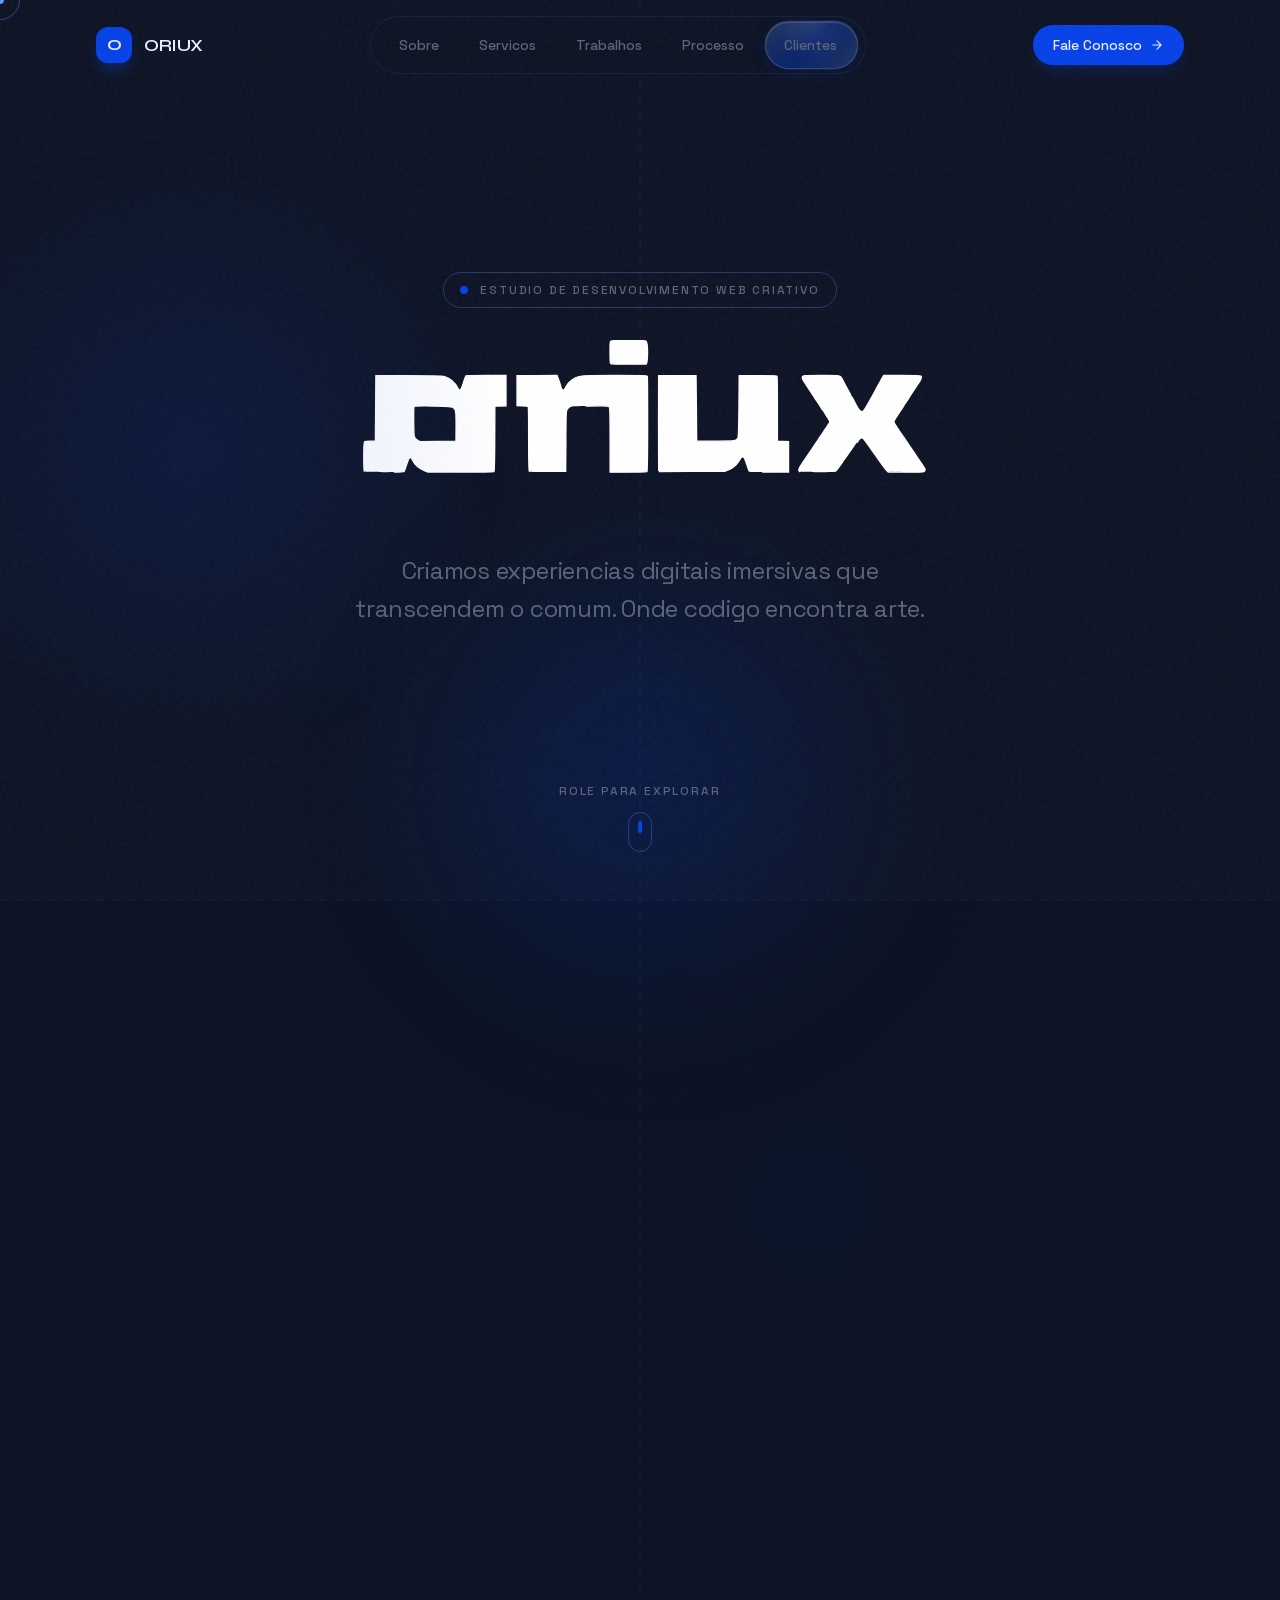
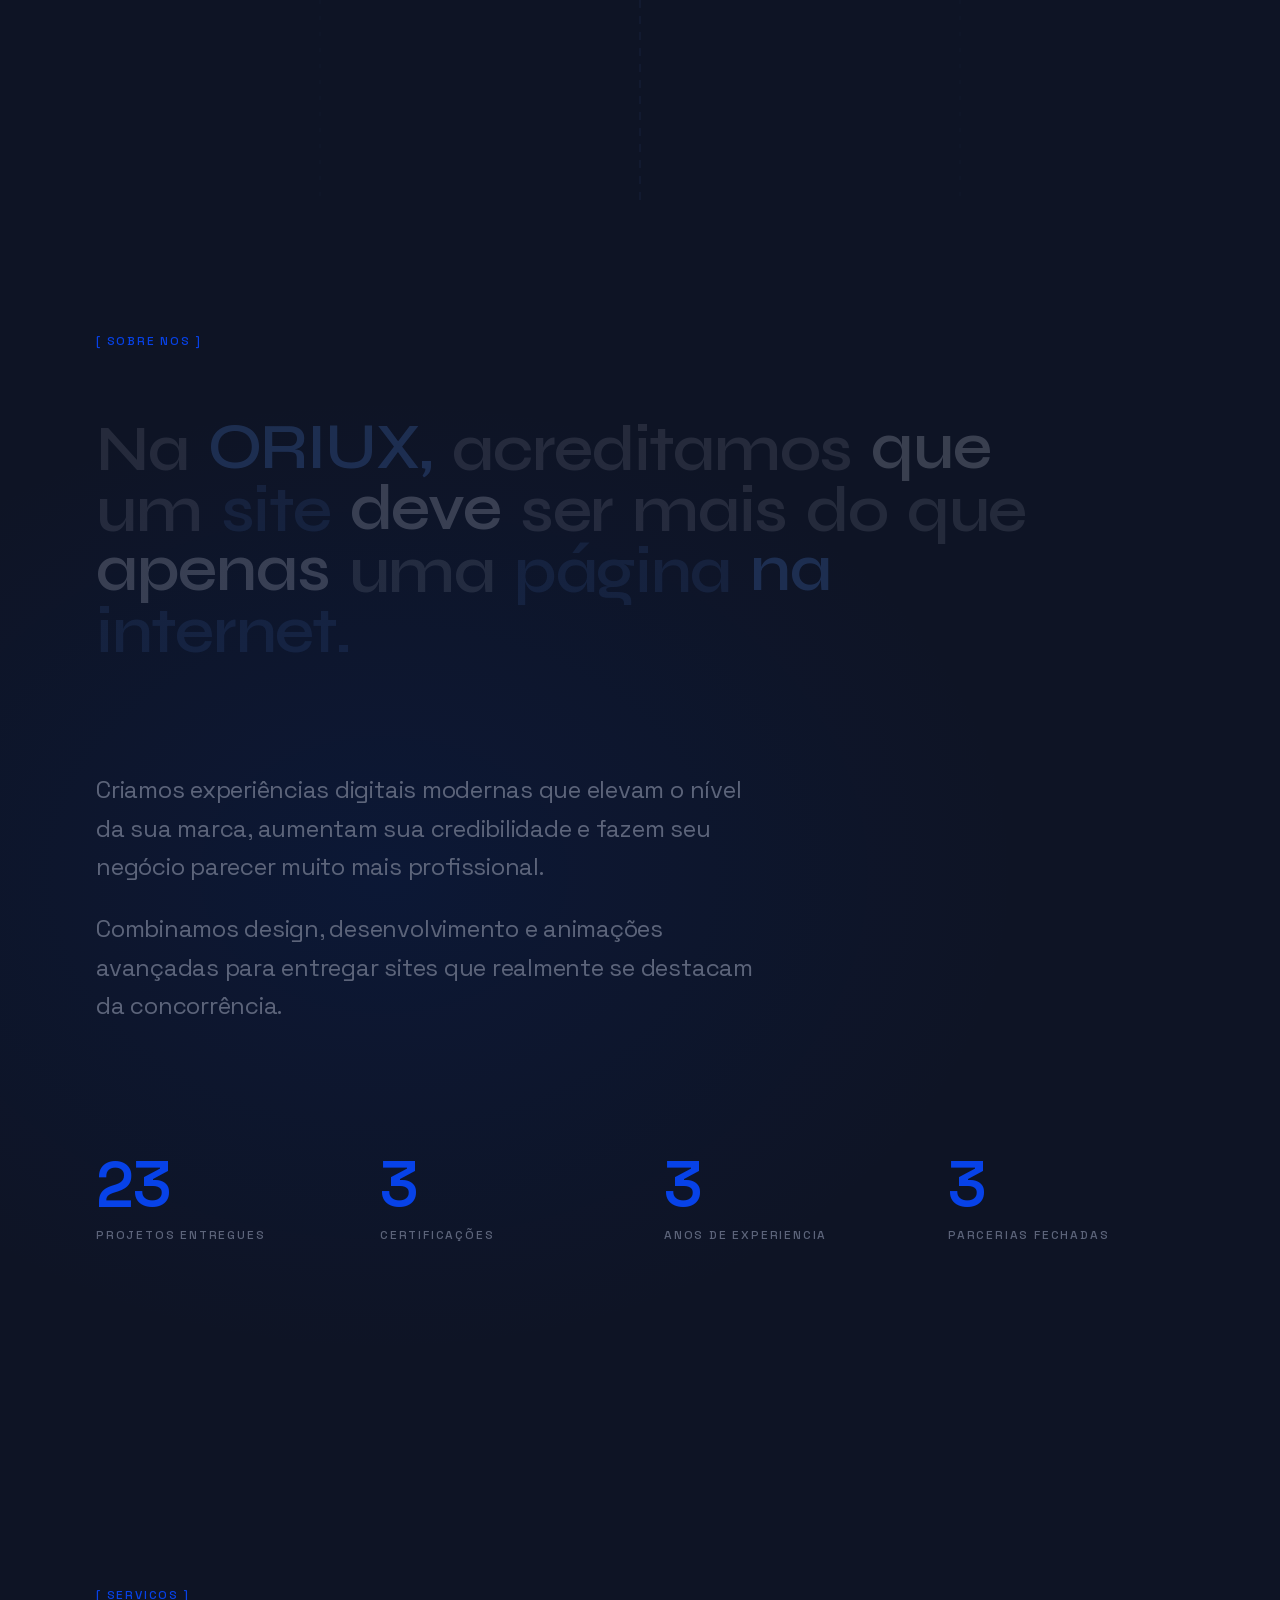
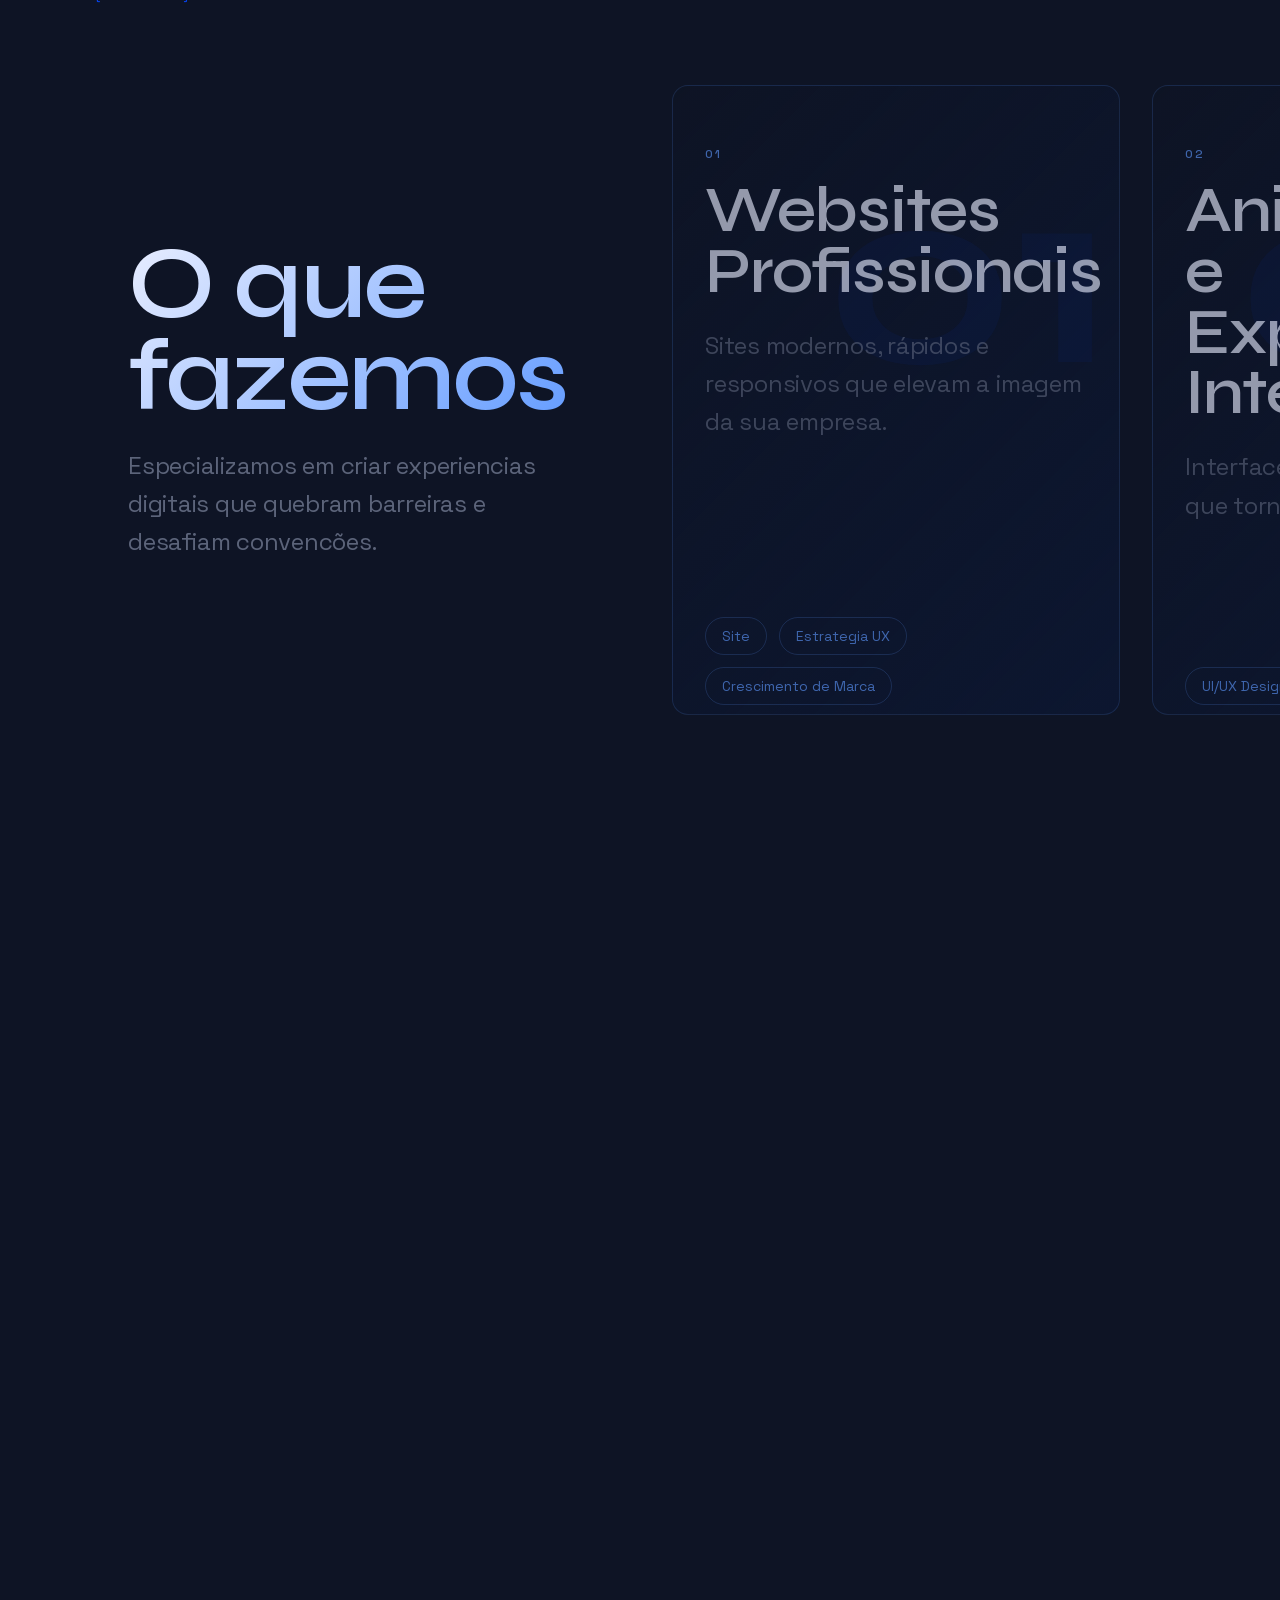
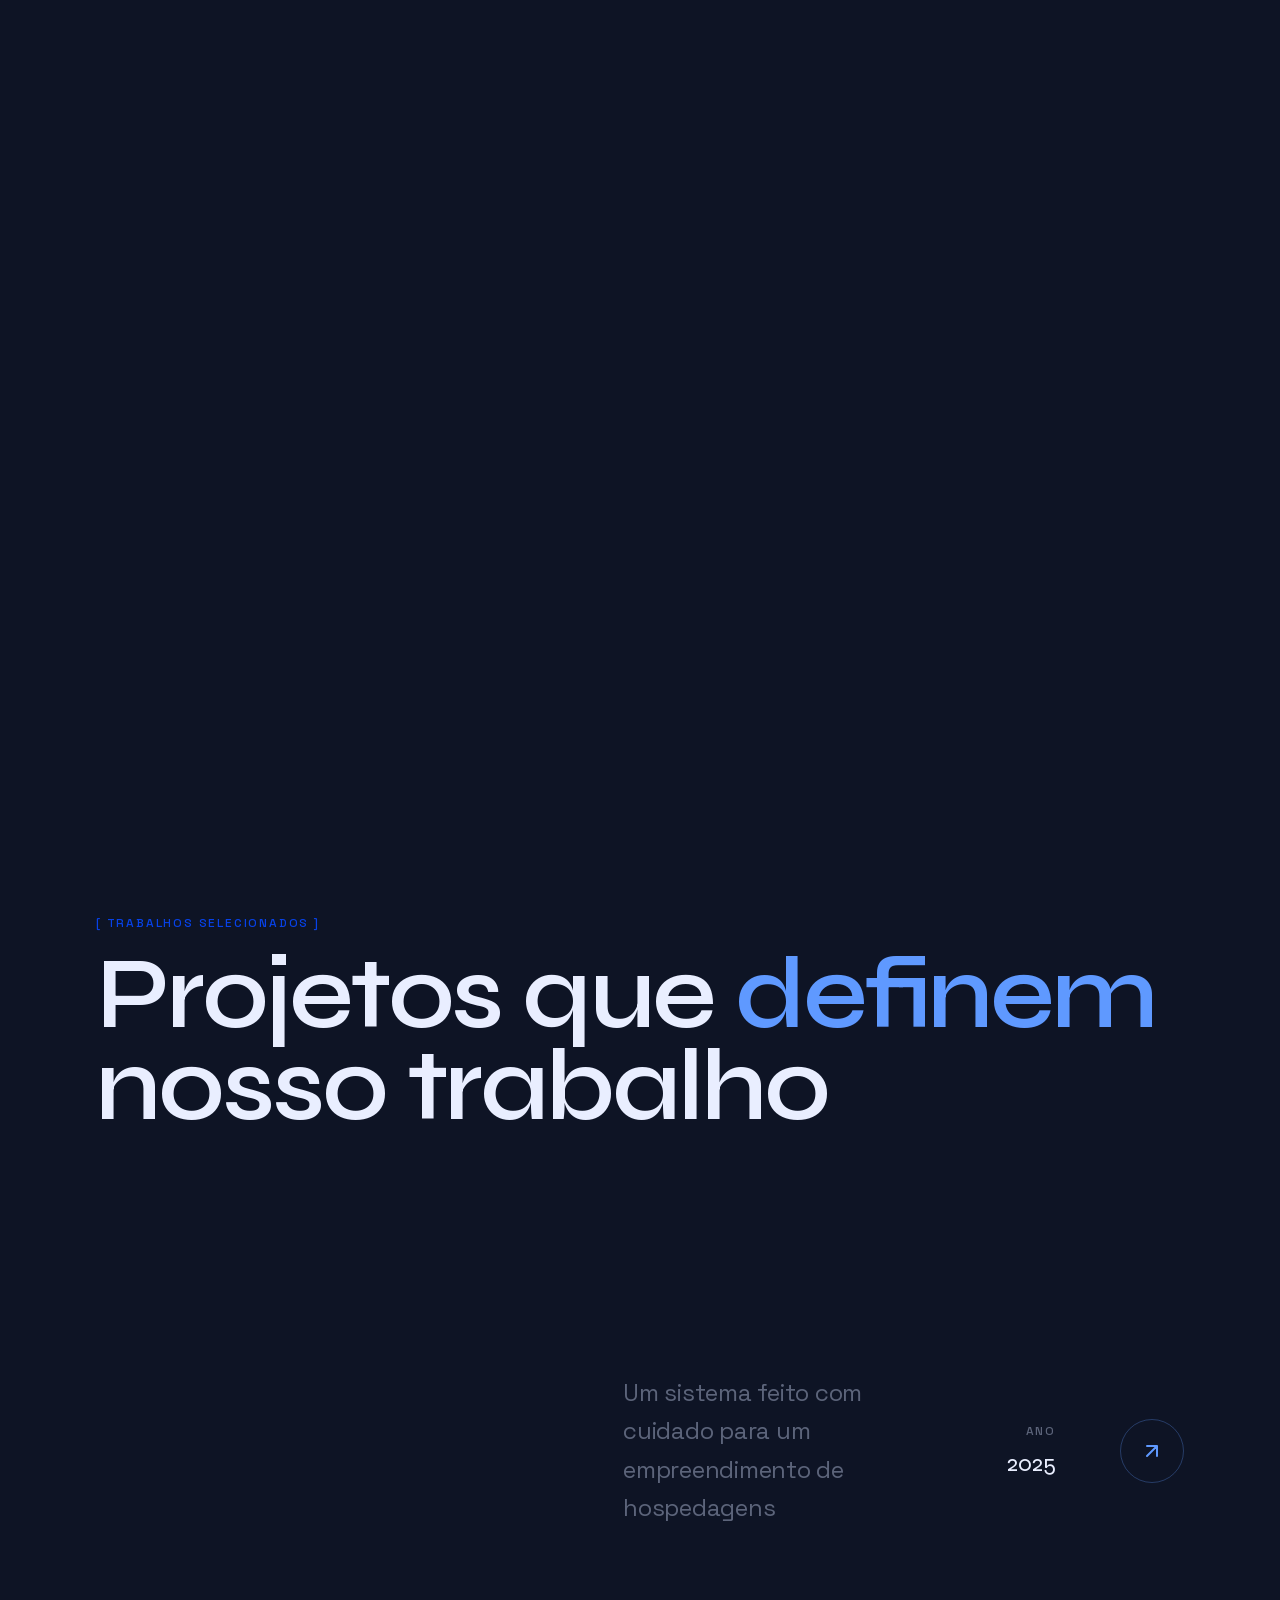
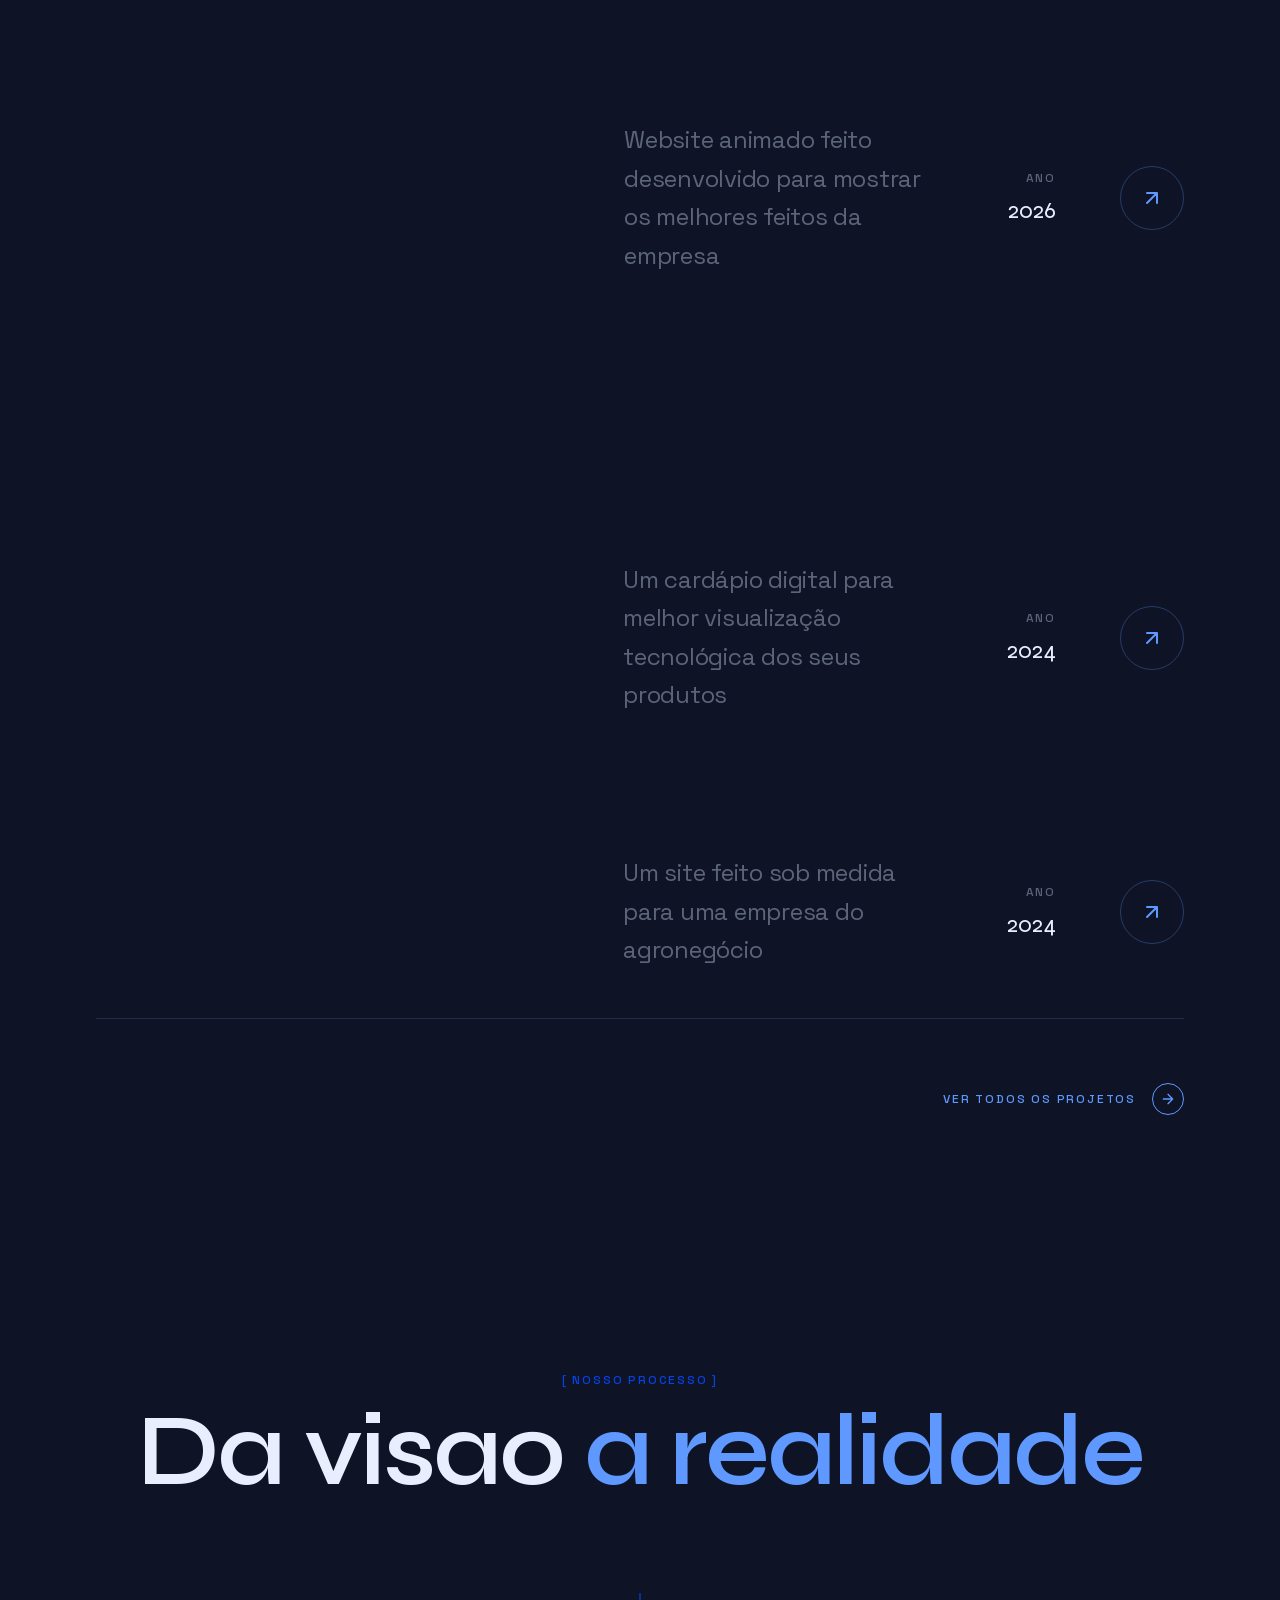
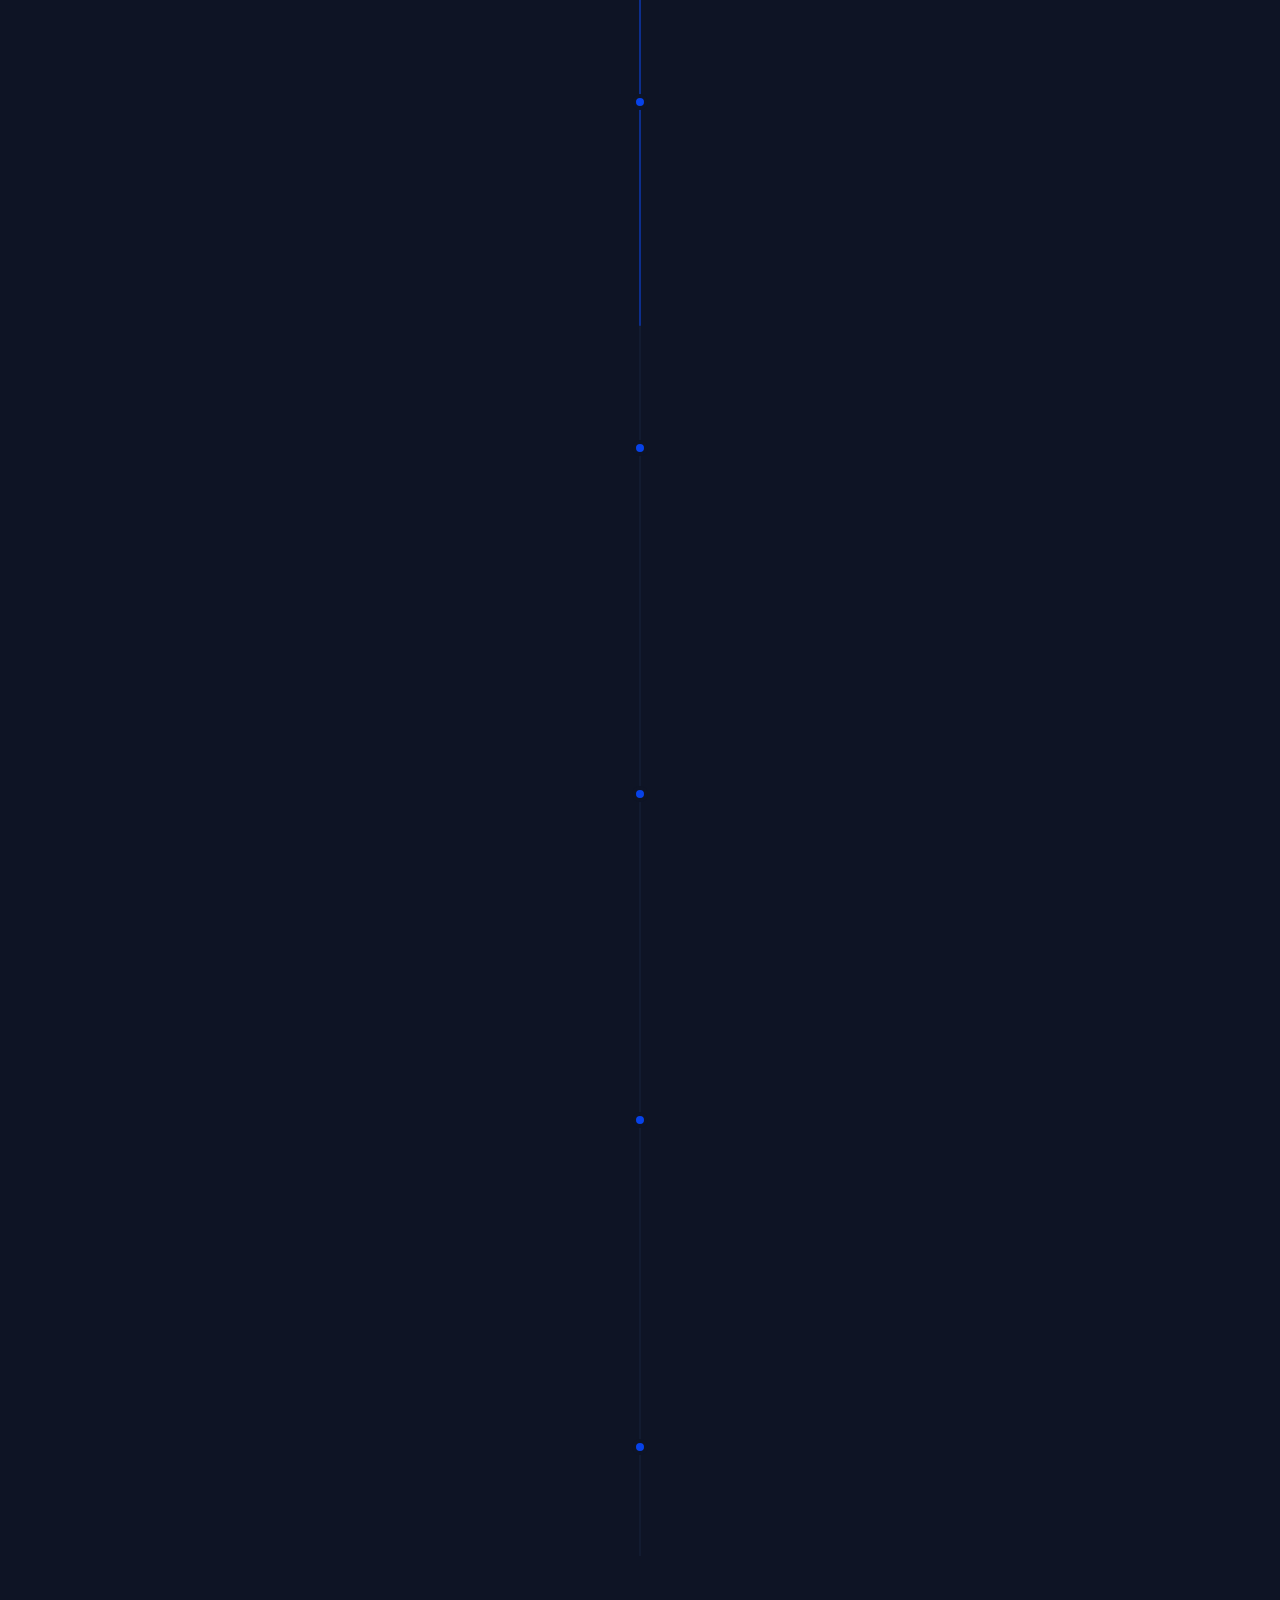
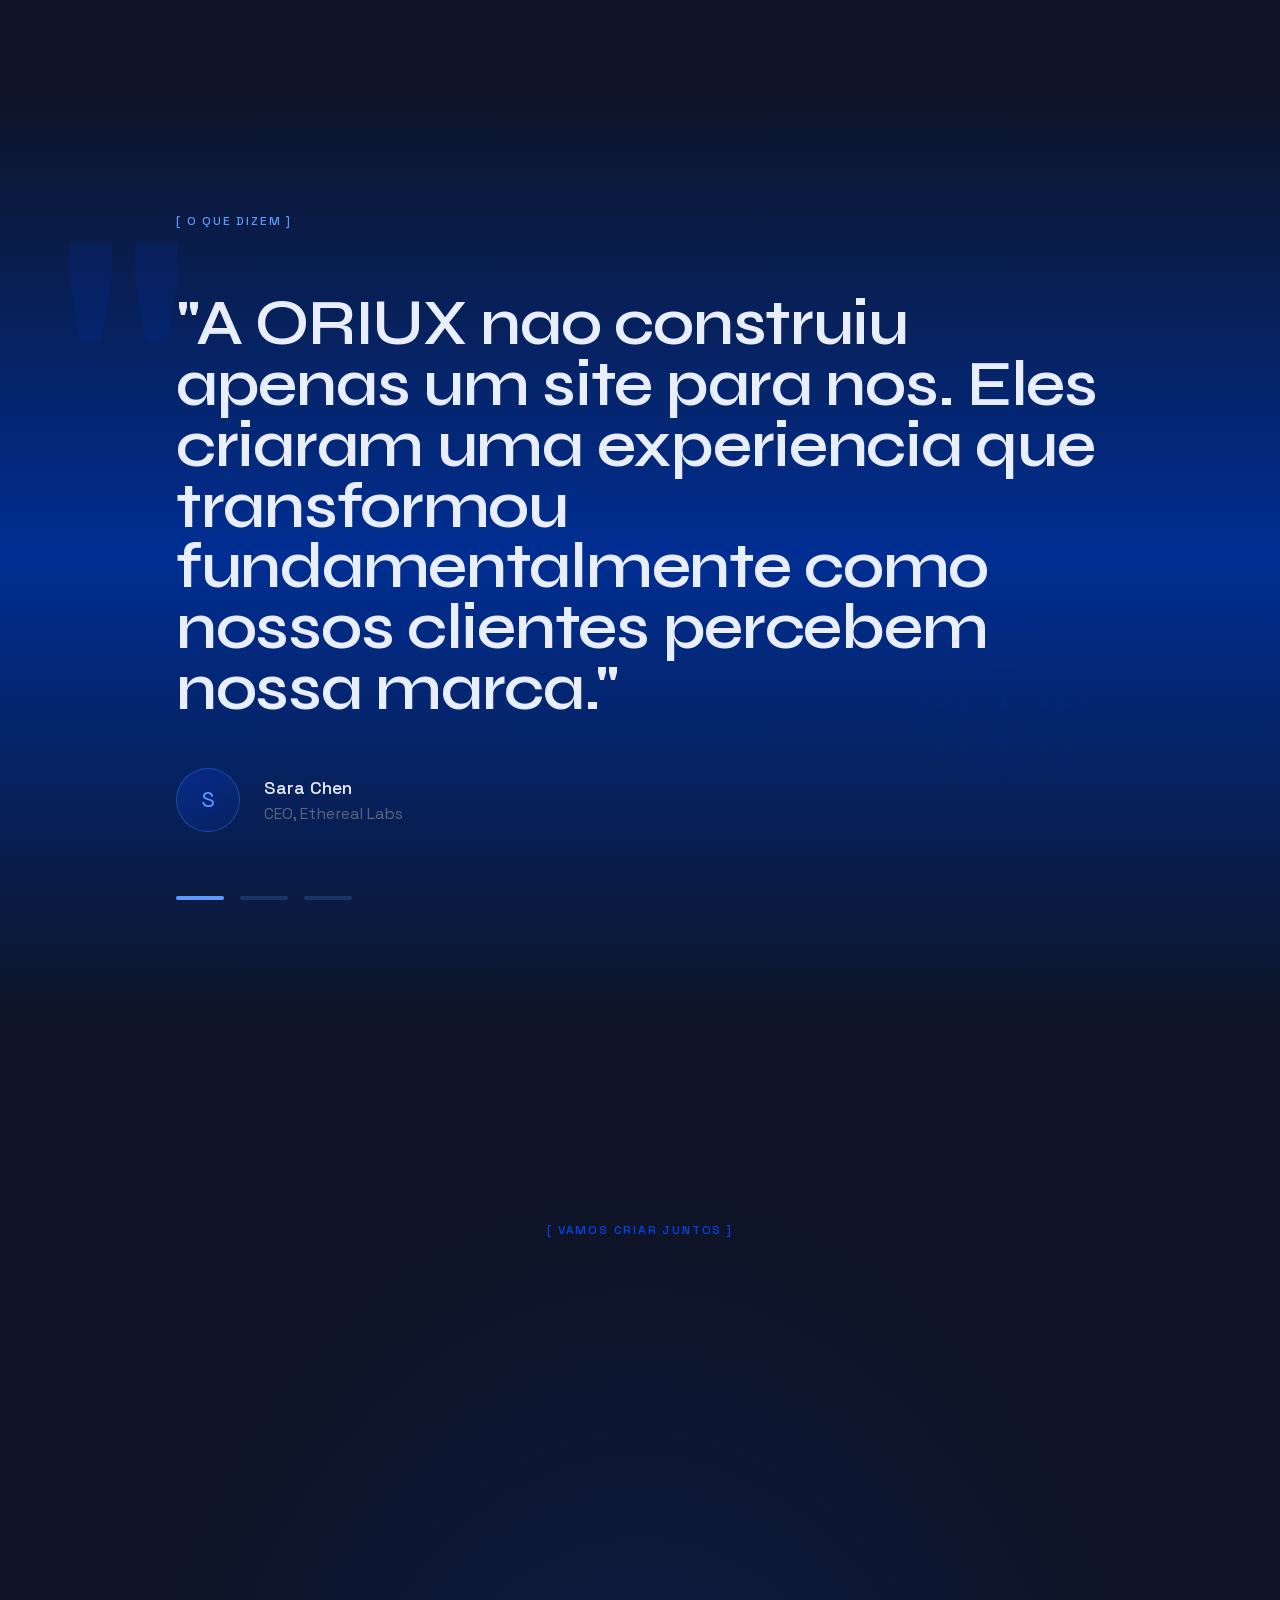
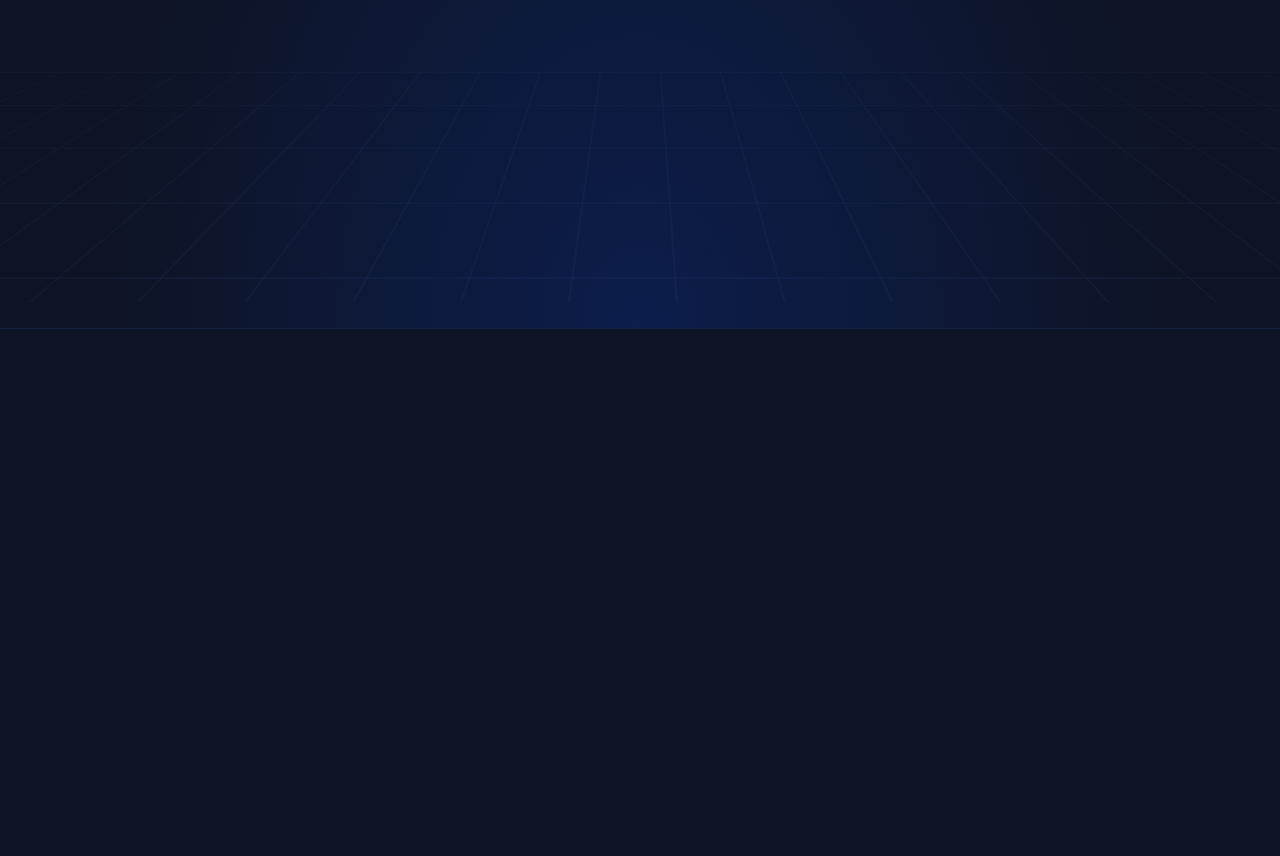
==== commit 027d64b7: "1.0.1" ====
--- a/index.html
+++ b/index.html
@@ -1,5 +1,5 @@
 <!DOCTYPE html><!--r68WFXSd35QDfR4xPm5Jc-->
-<html lang="en"
+<html lang="pt-BR"
   class="space_grotesk_81e3057-module__PcZKXa__variable syne_53f86cd1-module__kiT3Eq__variable jetbrains_mono_6104e6b7-module__s6uLTa__variable">
 
 <head>
@@ -24,6 +24,7 @@
   <script src="/_next/static/chunks/8e99623e325a517f.js" async=""></script>
   <meta name="next-size-adjust" content="" />
   <meta name="theme-color" content="#0e1425" />
+  <link rel="icon" href="/favicon.webp" type="image/webp">
   <title>ORIUX | Premium Creative Web Development</title>
   <meta name="description"
     content="We craft immersive digital experiences that push the boundaries of web design and development. Award-winning creative studio." />
@@ -709,7 +710,7 @@
           <ul class="space-y-3">
             <li><a href="mailto:contato@oriux.studio"
                 class="text-[#5f99ff] hover:text-[#e9eeff] transition-colors duration-300">contato@oriux.studio</a></li>
-            <li><span class="text-[#e9eeff]">+55 11 9999-0000</span></li>
+            <li><span class="text-[#e9eeff]">+55 83 996607709</span></li>
           </ul>
         </div>
       </div>
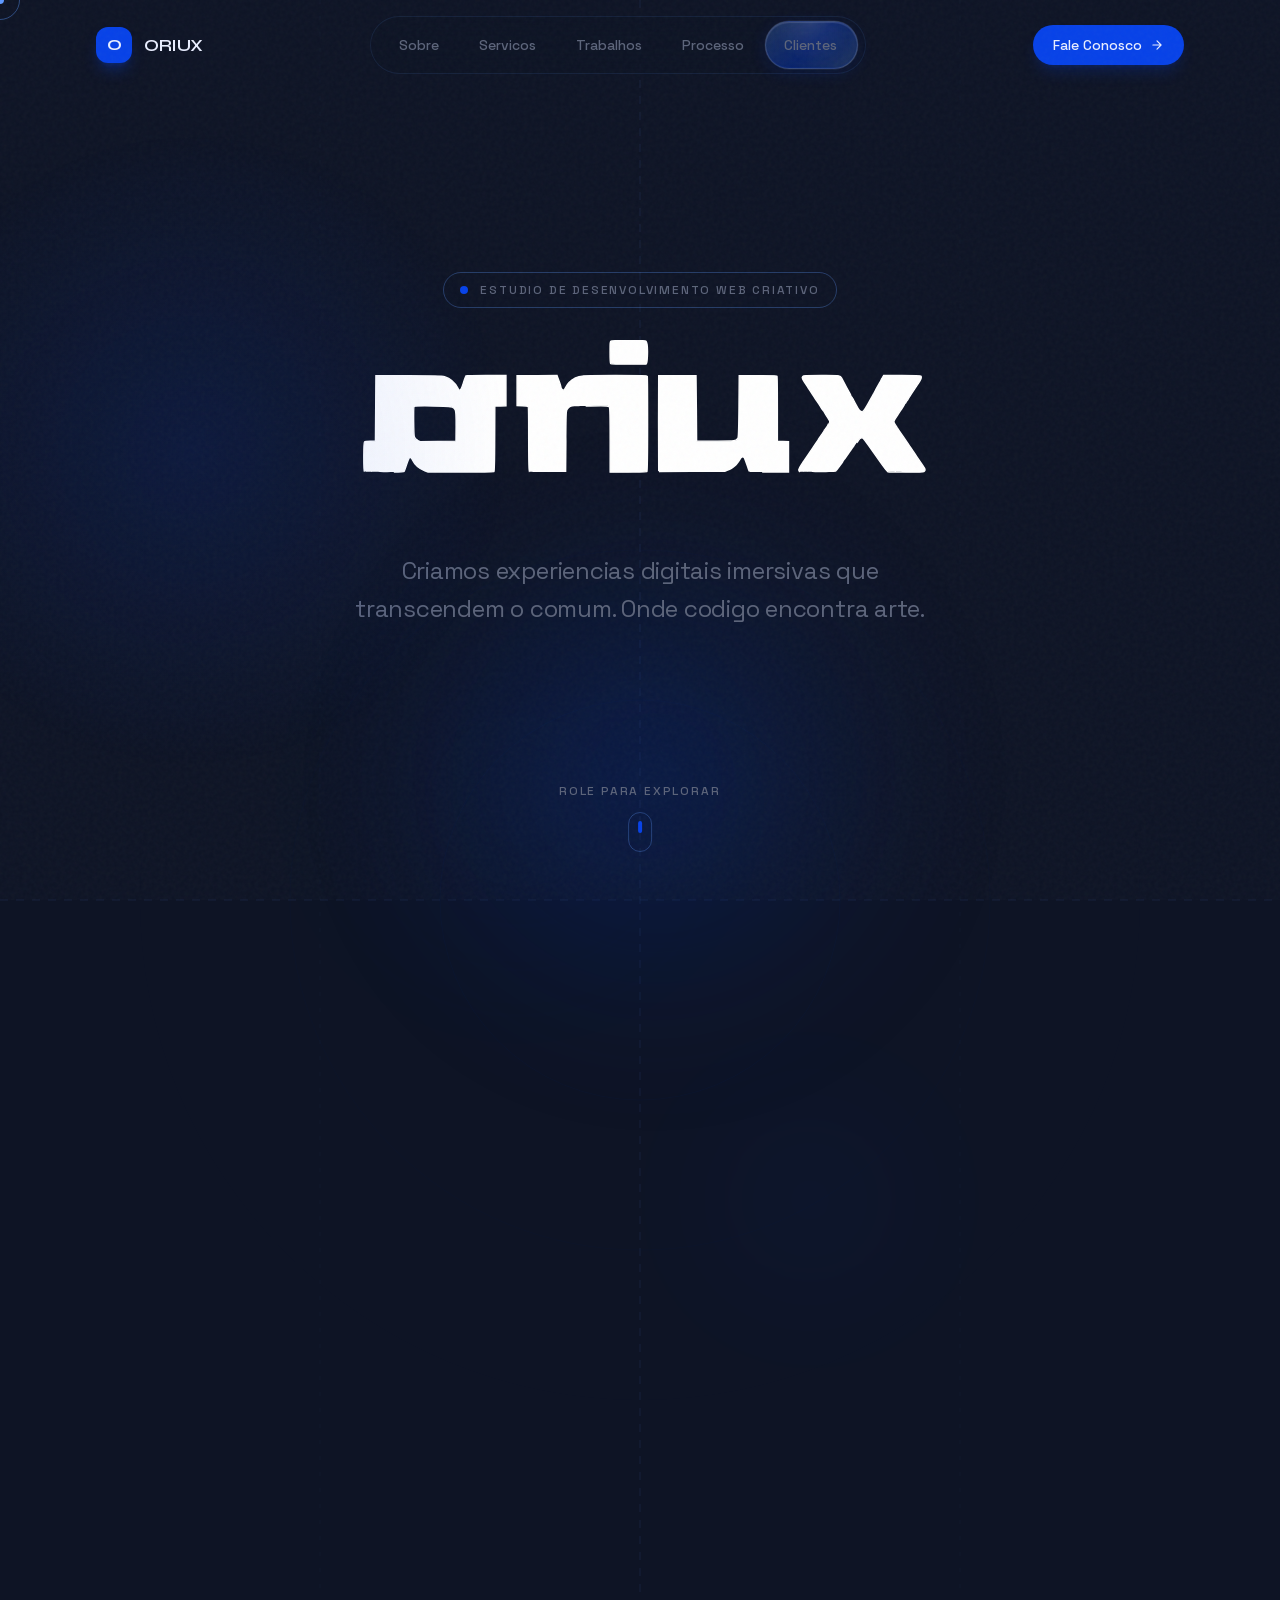
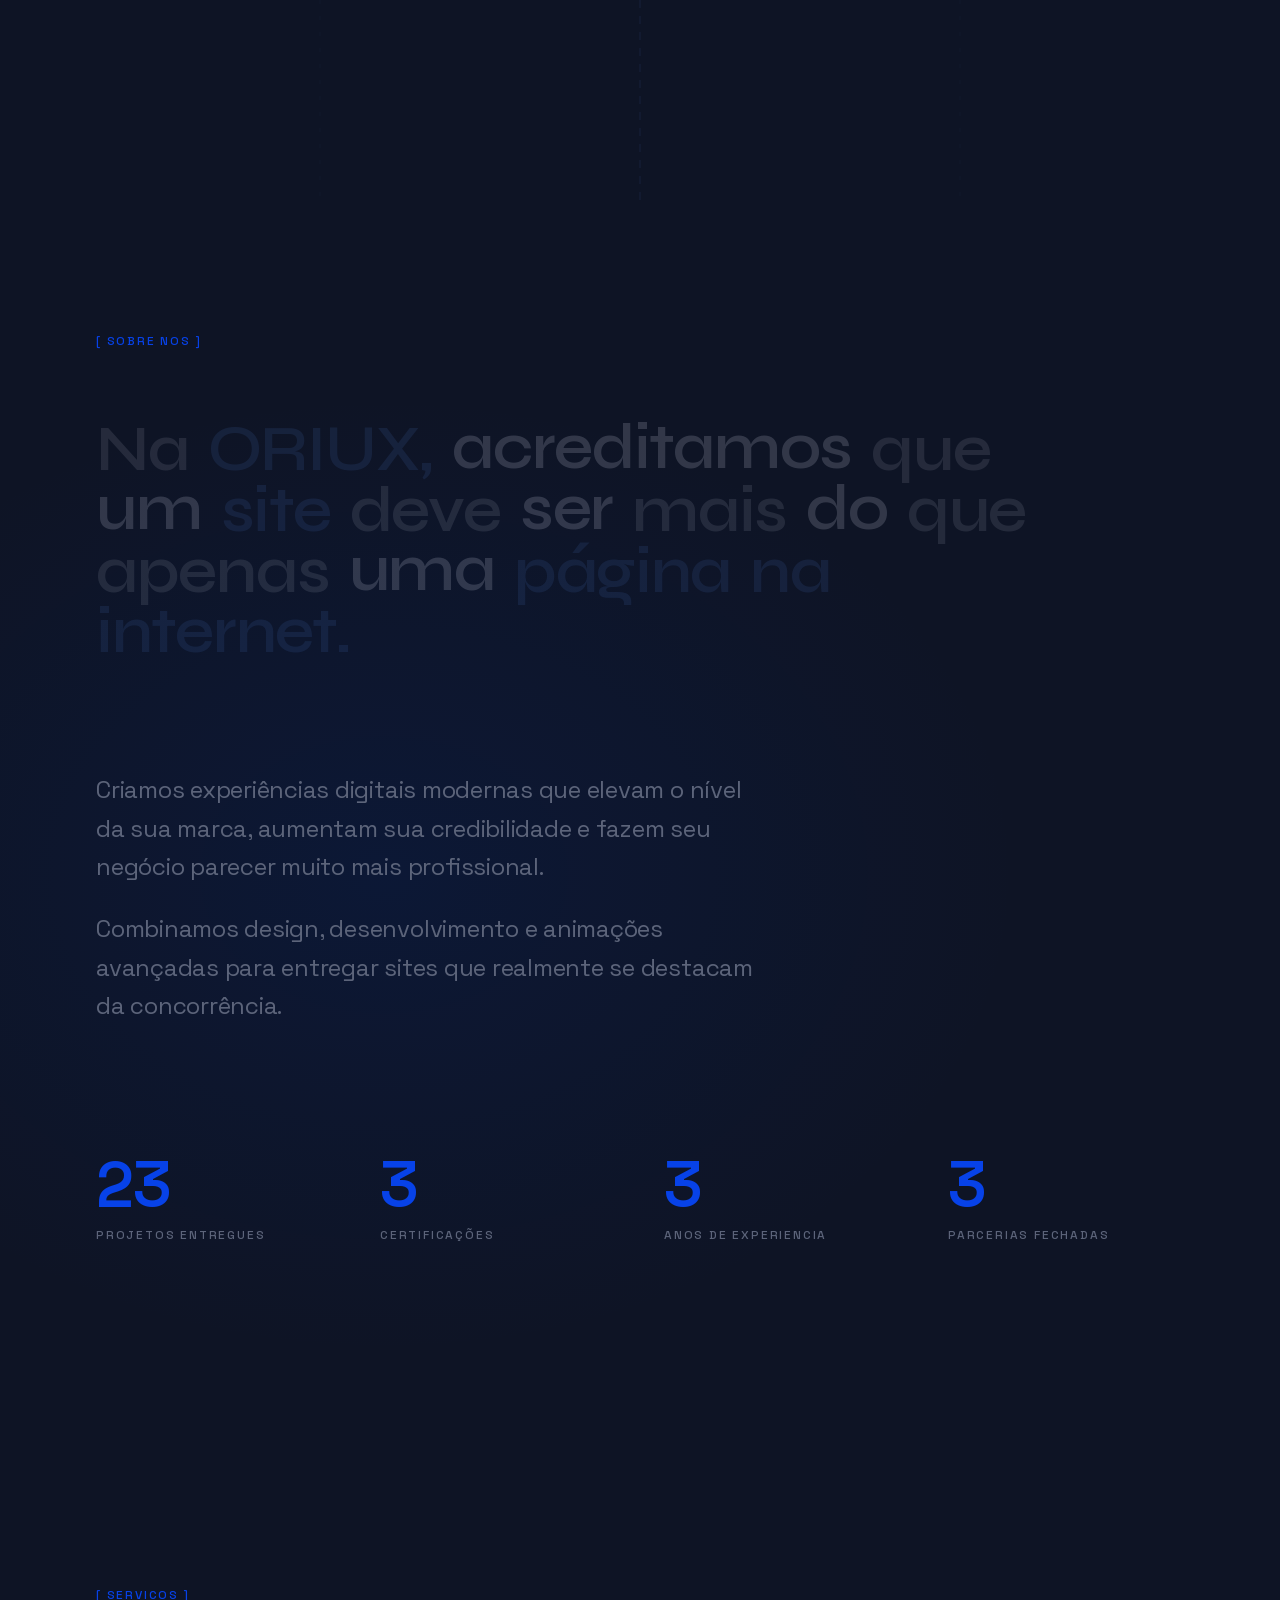
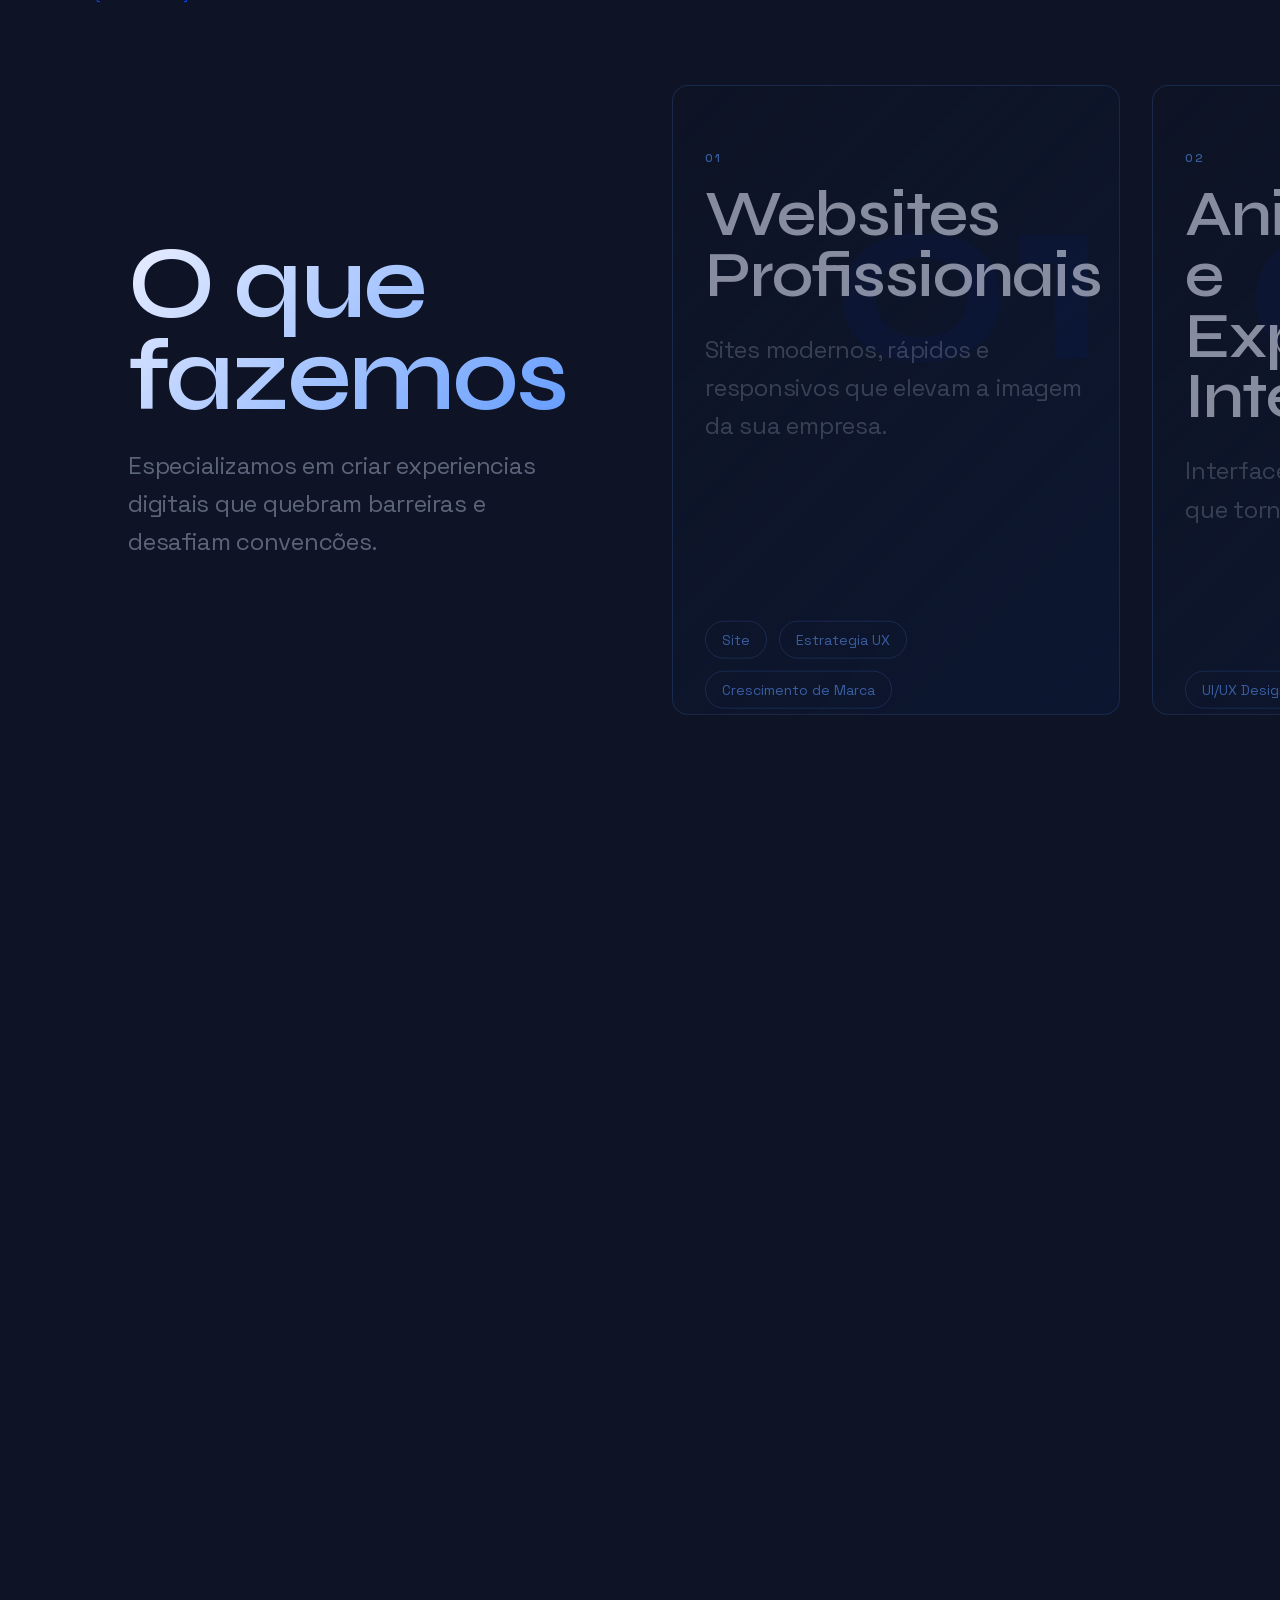
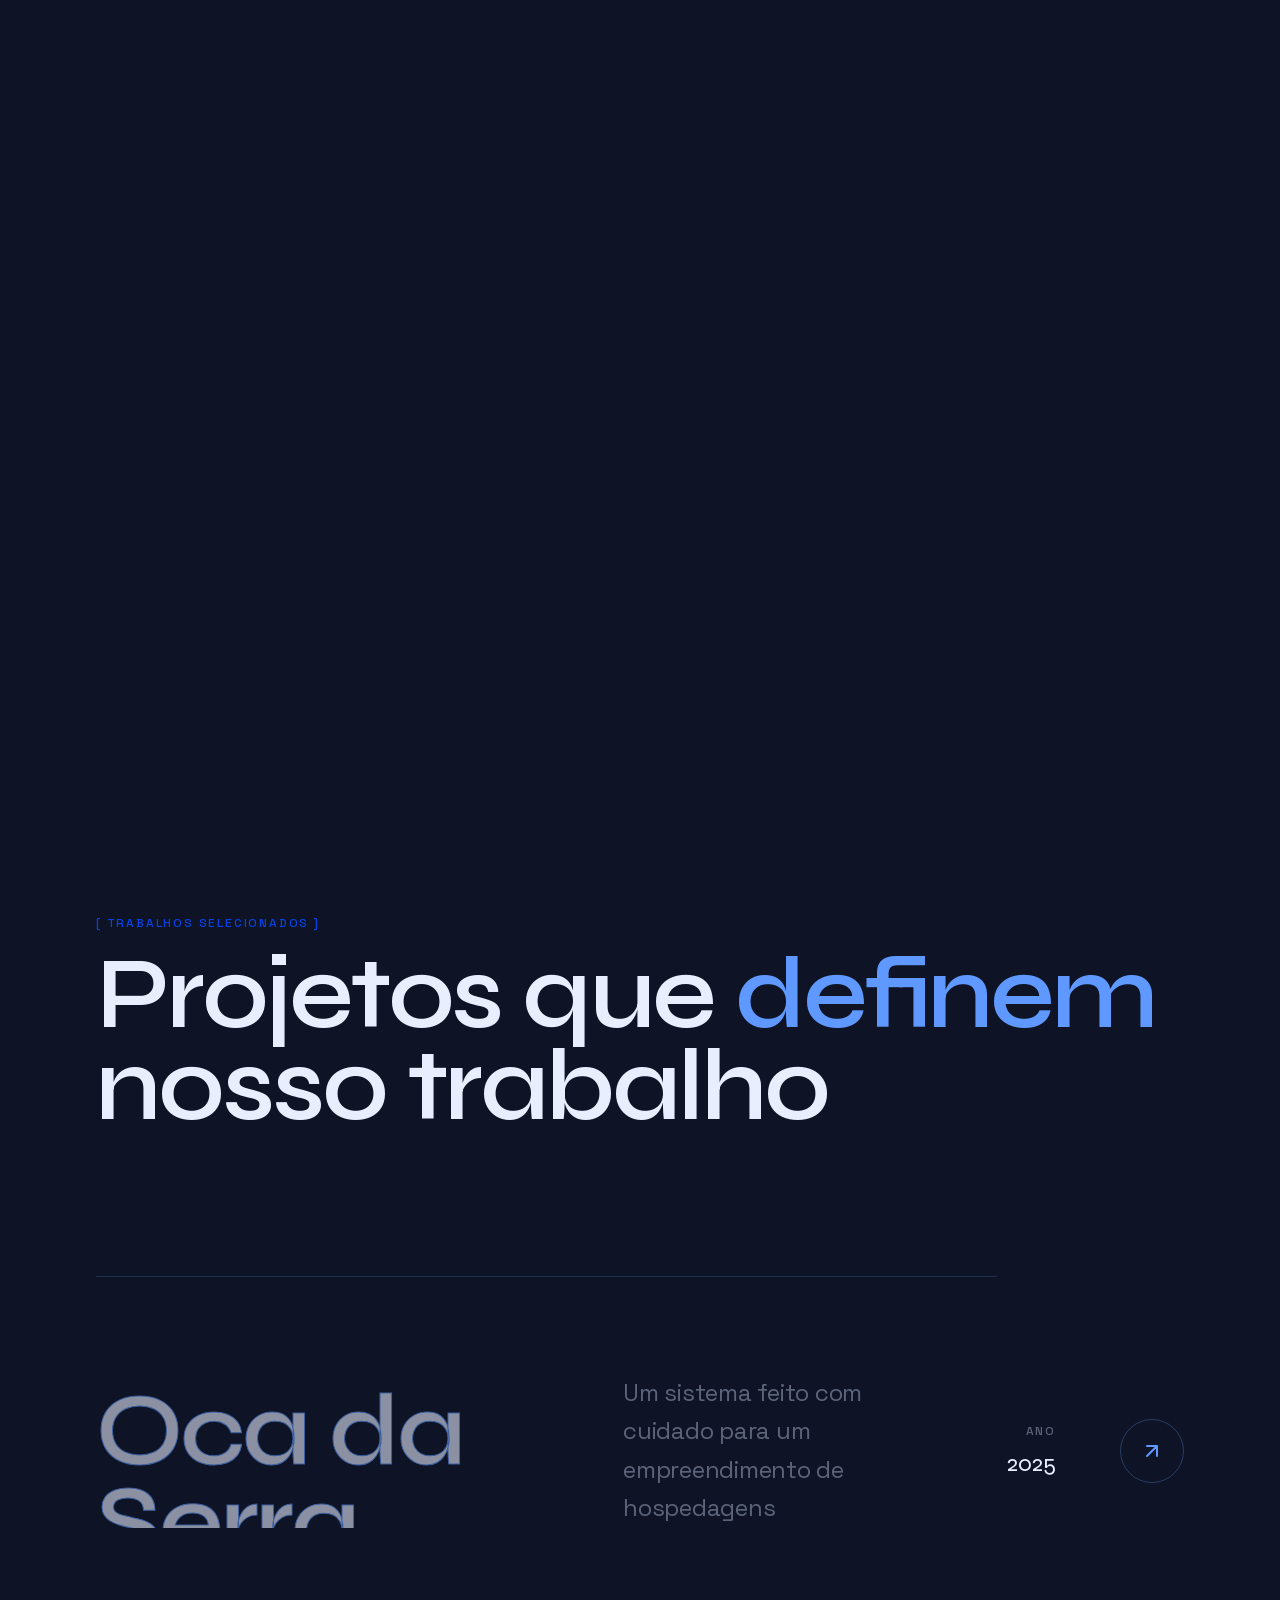
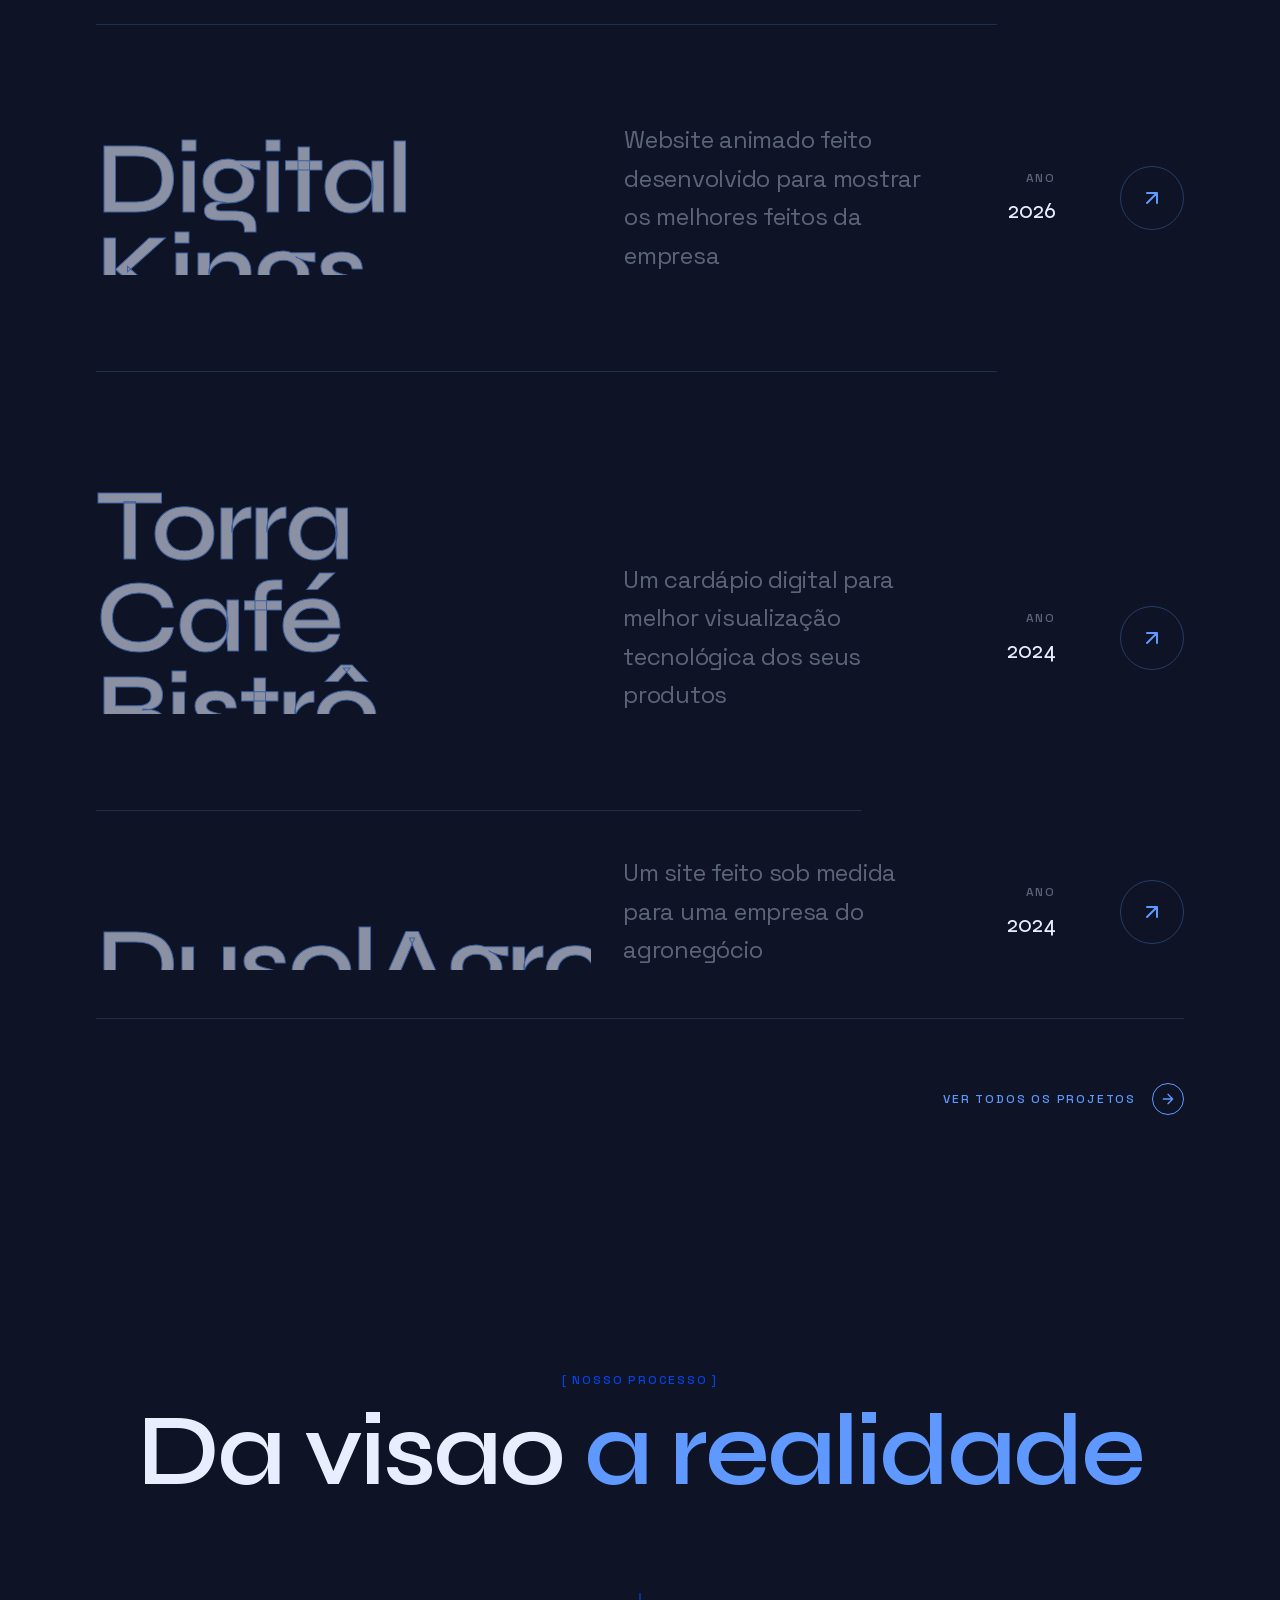
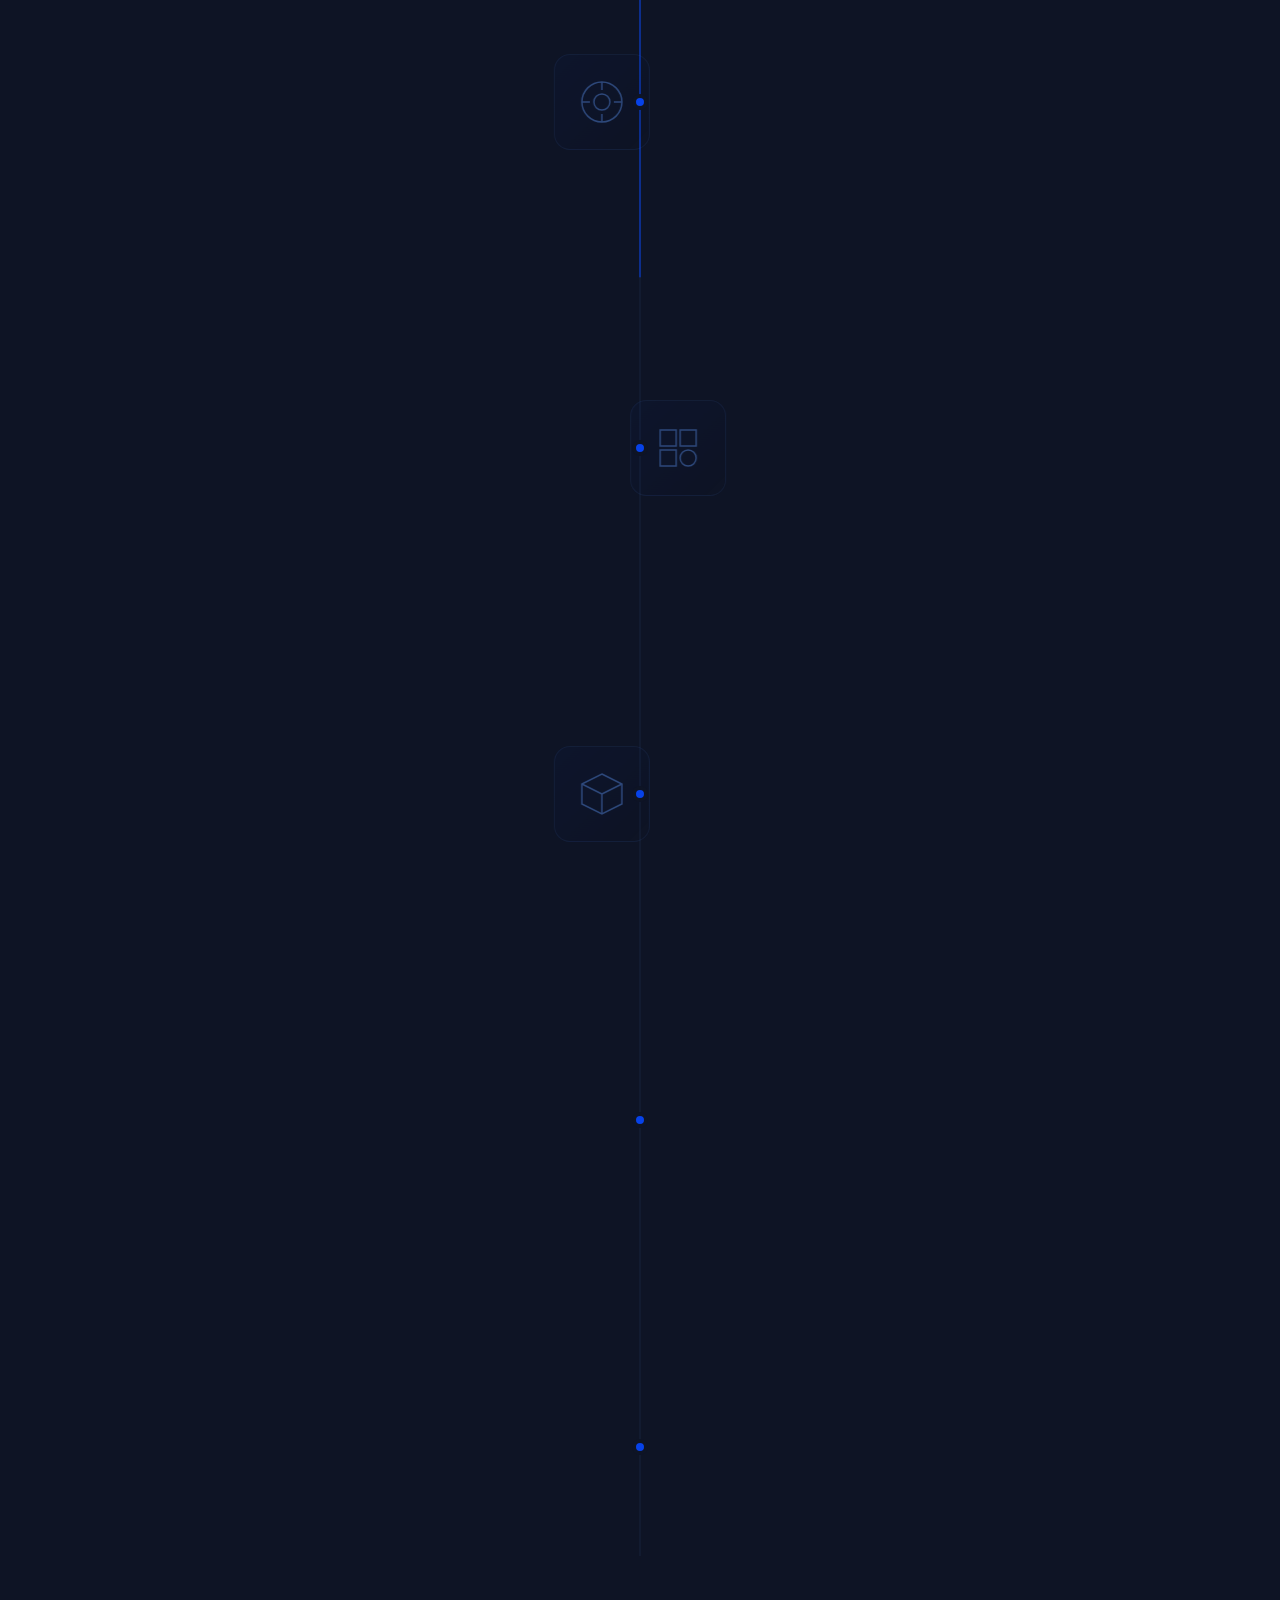
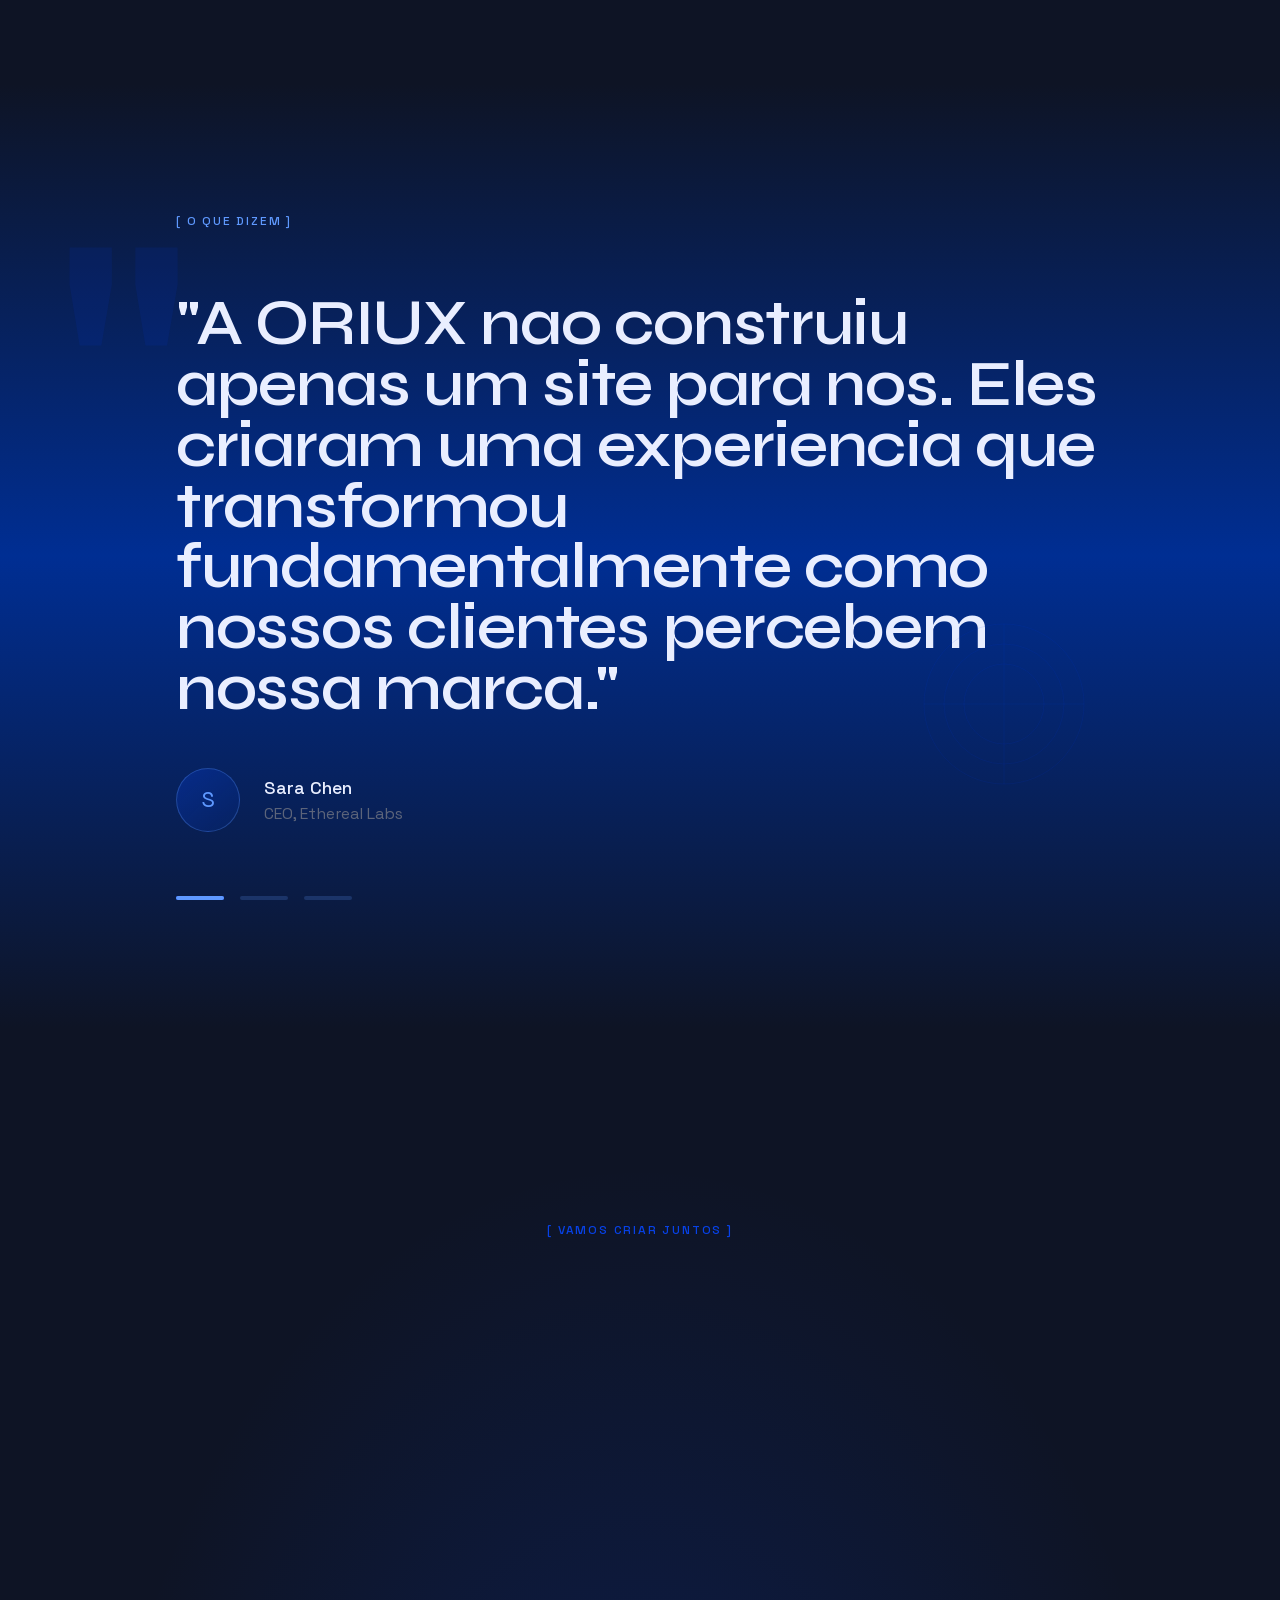
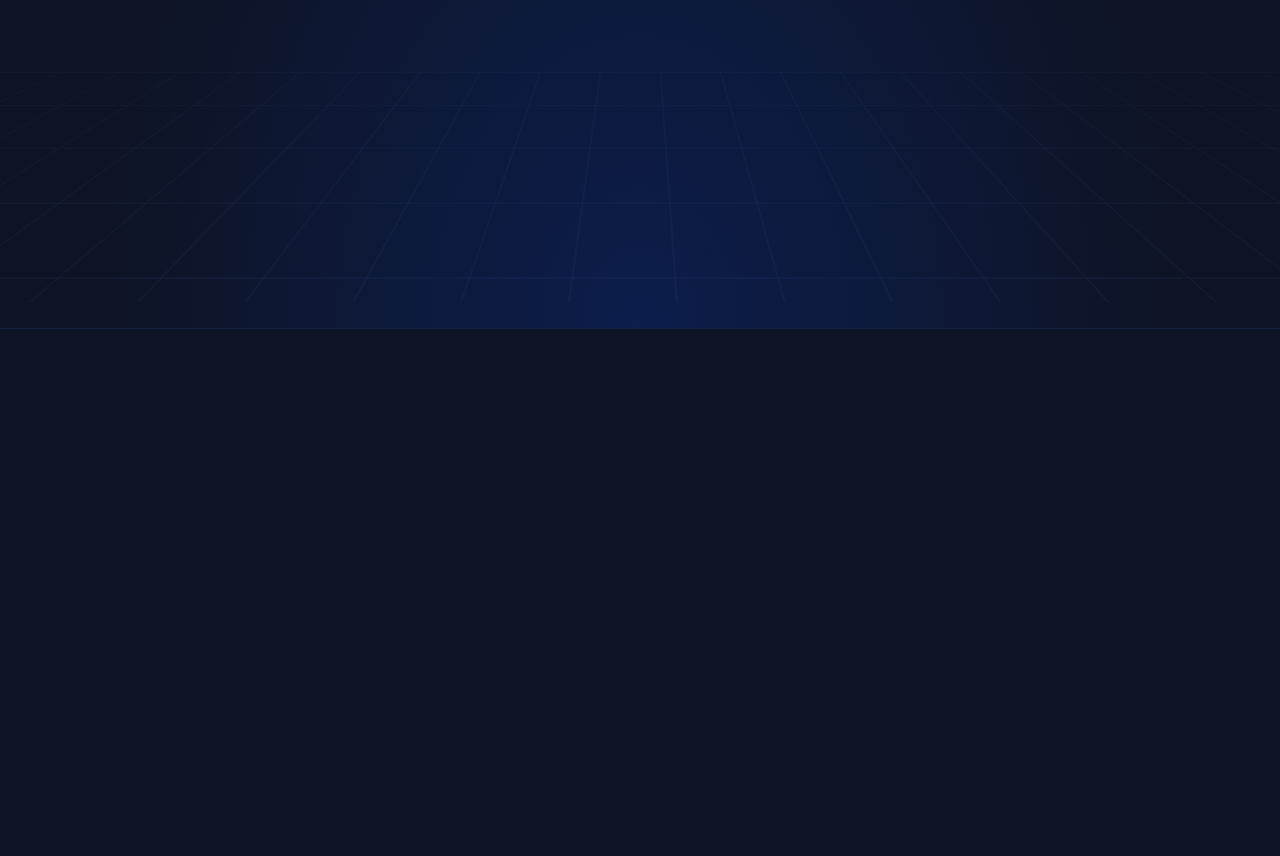
==== commit 74ea8714: "novo favicon" ====
--- a/index.html
+++ b/index.html
@@ -24,7 +24,7 @@
   <script src="/_next/static/chunks/8e99623e325a517f.js" async=""></script>
   <meta name="next-size-adjust" content="" />
   <meta name="theme-color" content="#0e1425" />
-  <link rel="icon" href="/favicon.webp" type="image/webp">
+  <link rel="icon" href="favicon.png" type="image/png">
   <title>ORIUX | Premium Creative Web Development</title>
   <meta name="description"
     content="We craft immersive digital experiences that push the boundaries of web design and development. Award-winning creative studio." />
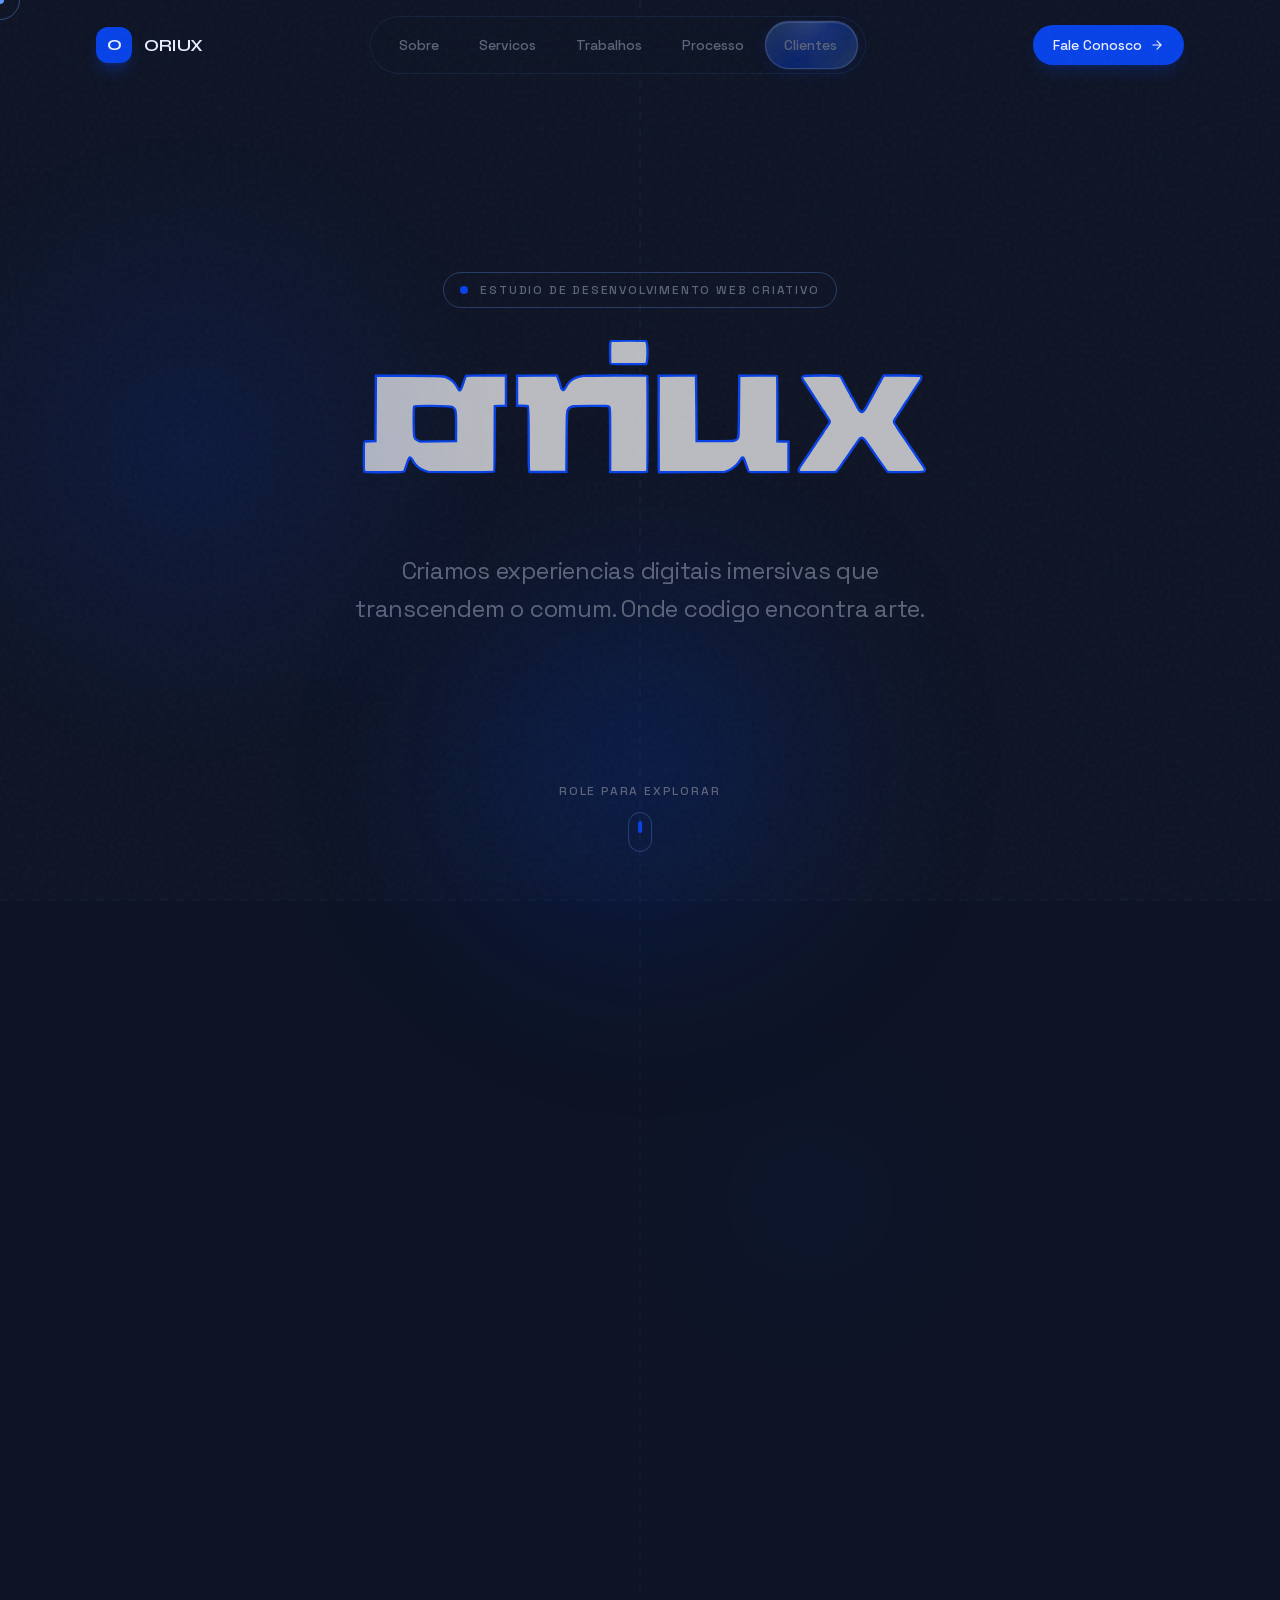
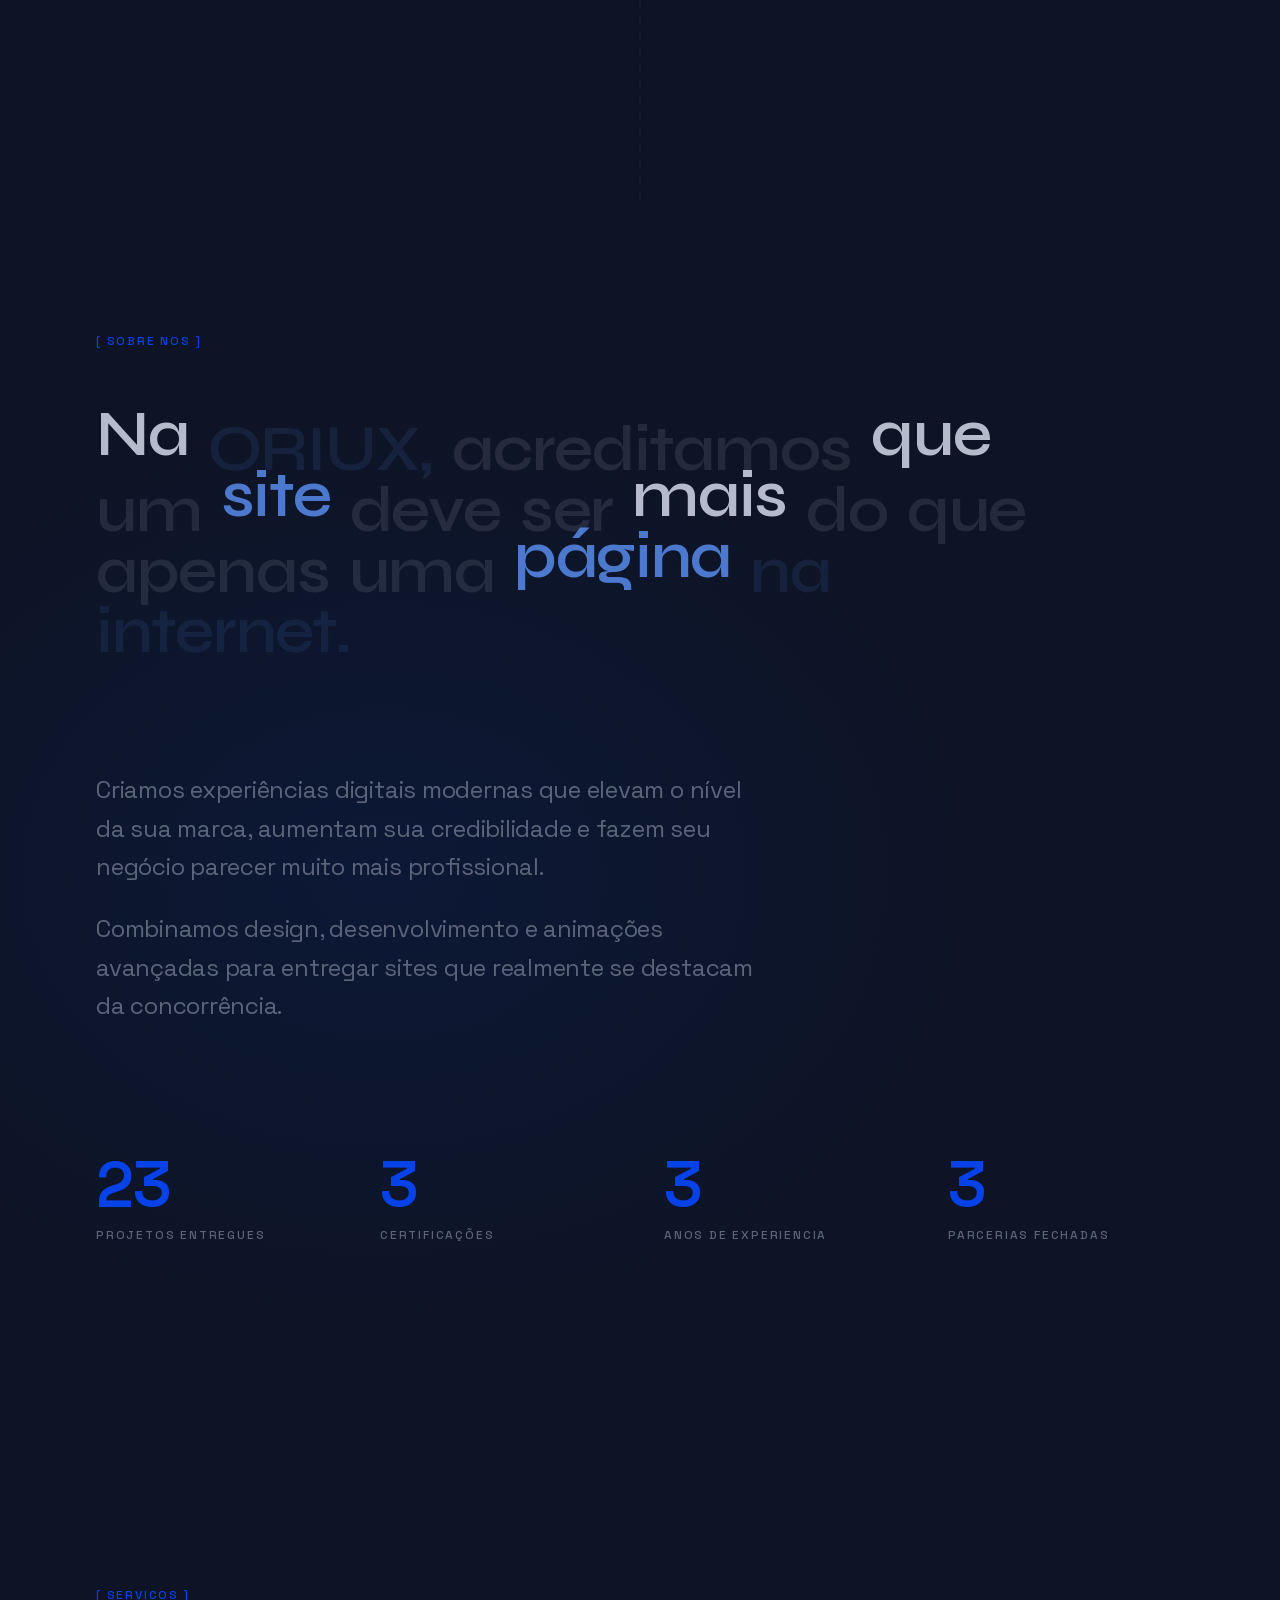
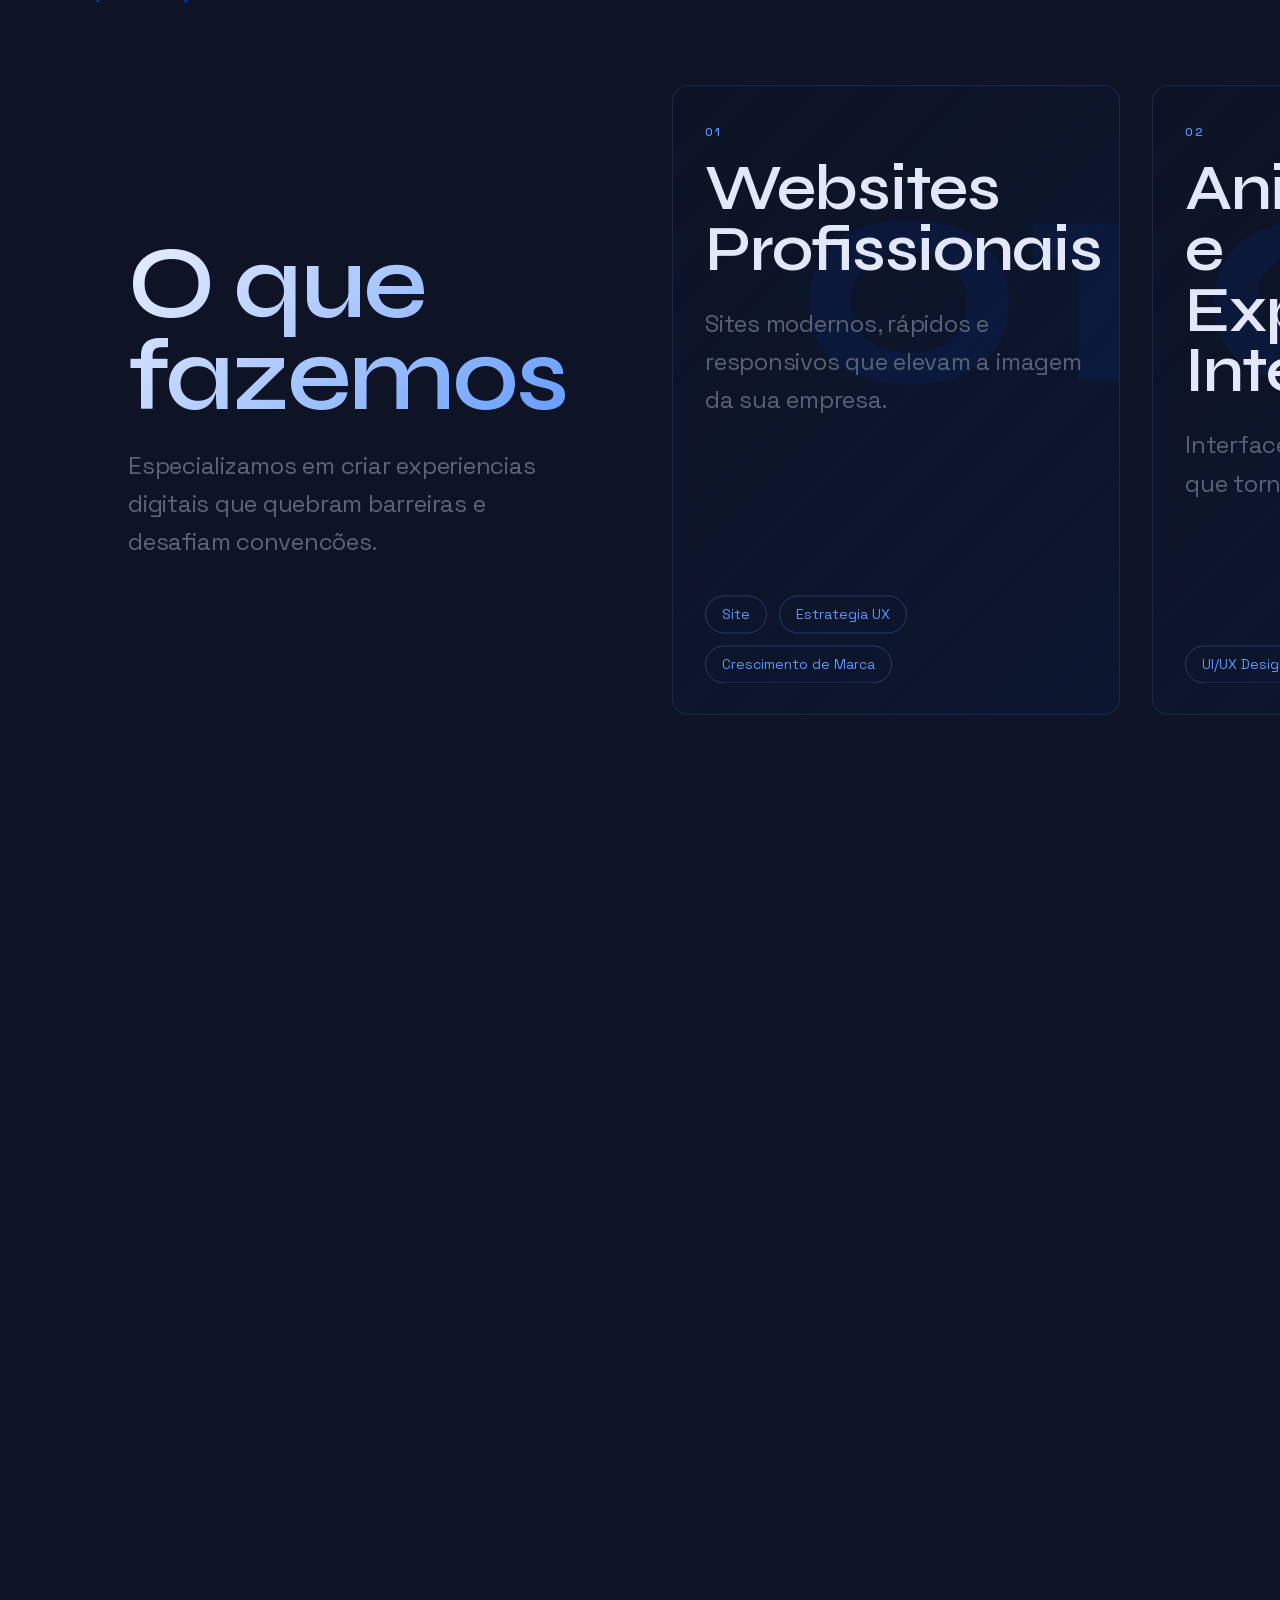
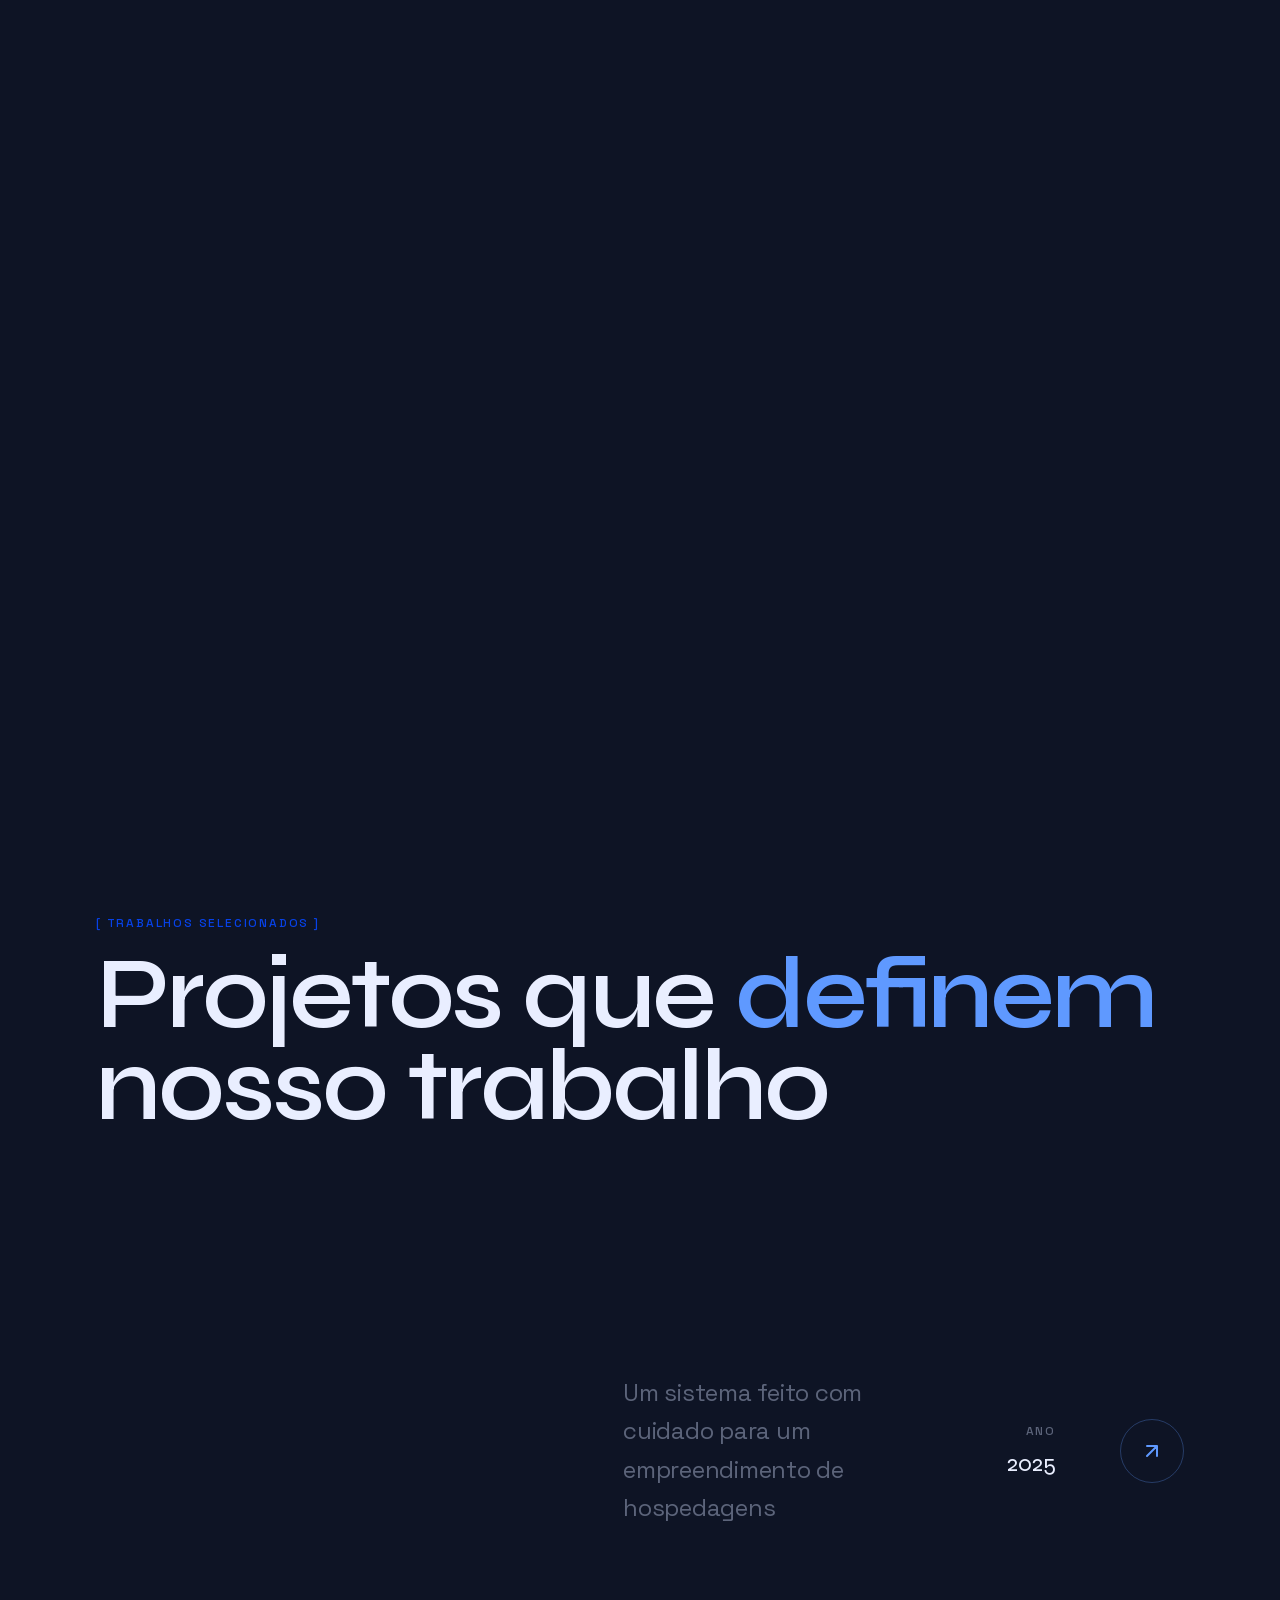
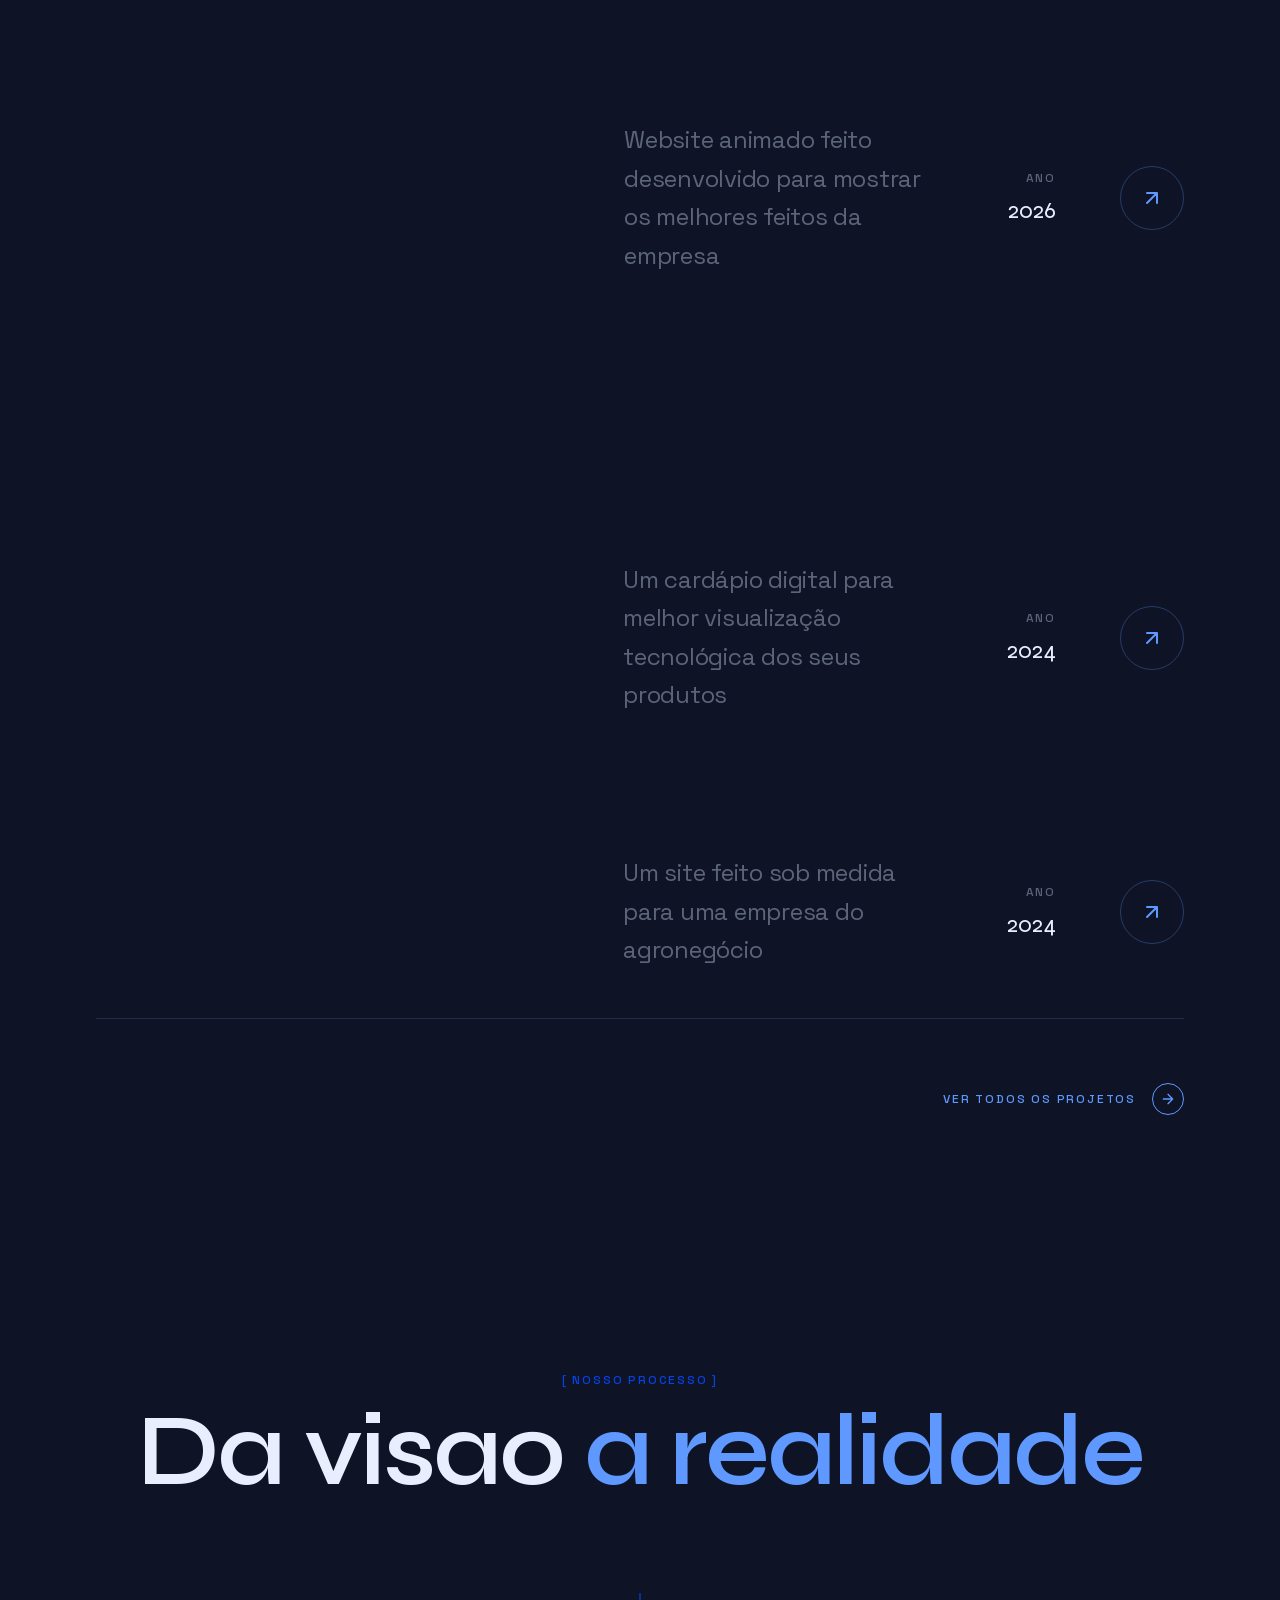
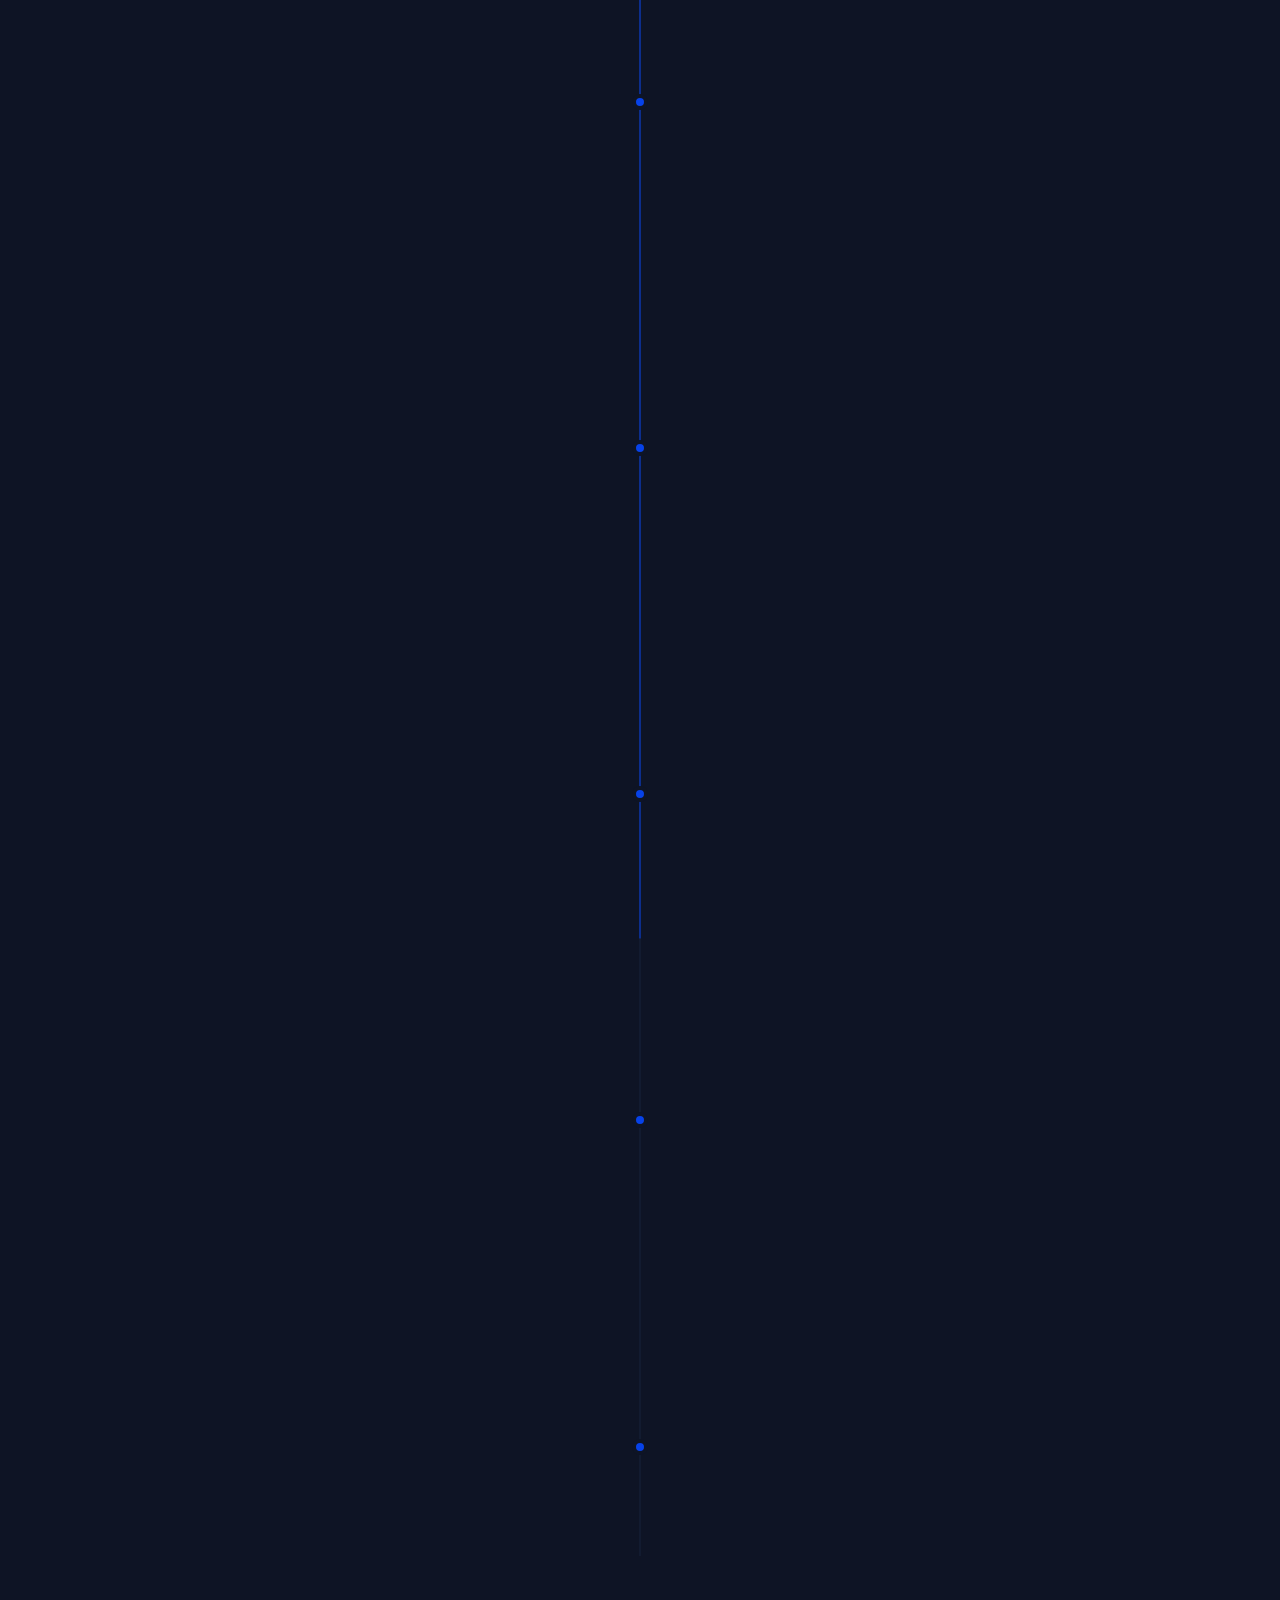
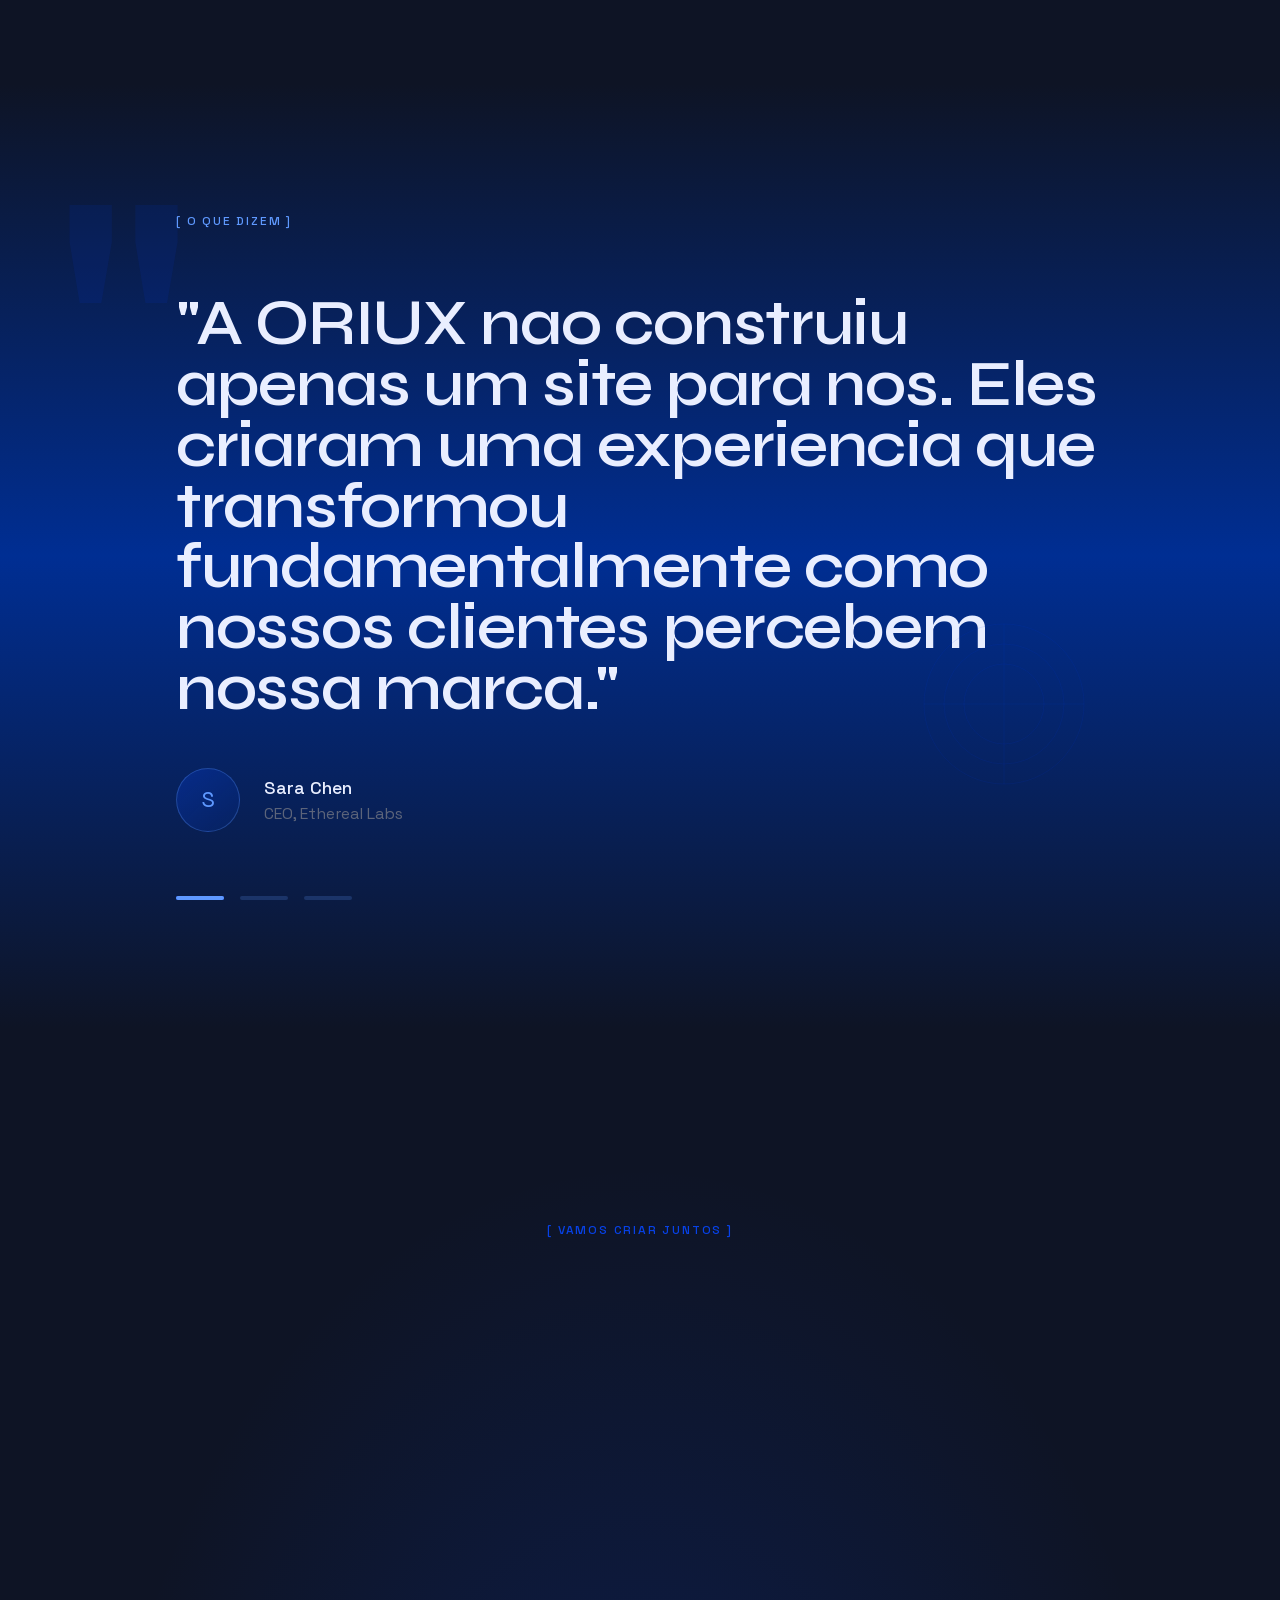
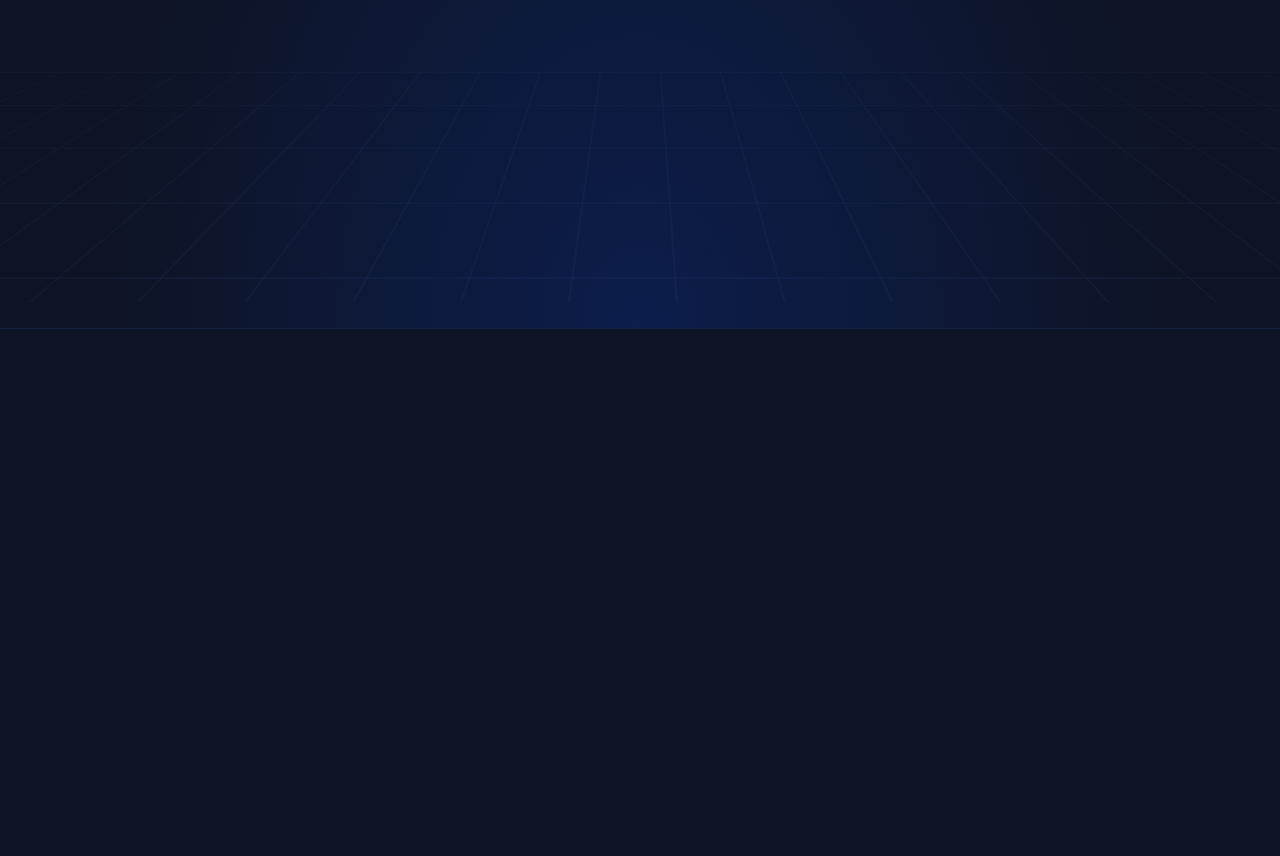
==== commit 3884690e: "1.0.3 - Responsividade" ====
--- a/index.html
+++ b/index.html
@@ -739,8 +739,8 @@
 
     .nome-oriux path{
       fill: transparent;
-      stroke: #fff;
-      stroke-width: 3;
+      stroke: #0742e8;
+      stroke-width: 5;
       stroke-dasharray: 1000;
       stroke-dashoffset: 1000;
       animation: textAnimation 2s ease-out 1 forwards;
@@ -750,13 +750,18 @@
     @keyframes textAnimation {
       0% {
         stroke-dashoffset: 1000;
+      }
+      50% {
+        stroke: #fff;
       }
       85% {
         fill: transparent;
       }
       100% {
-        fill: #fff;
+        fill: #ffffffb6;
         stroke-dashoffset: 0;
+        stroke-dasharray: 1400;
+        stroke: #0742e8;
       }
     }
 
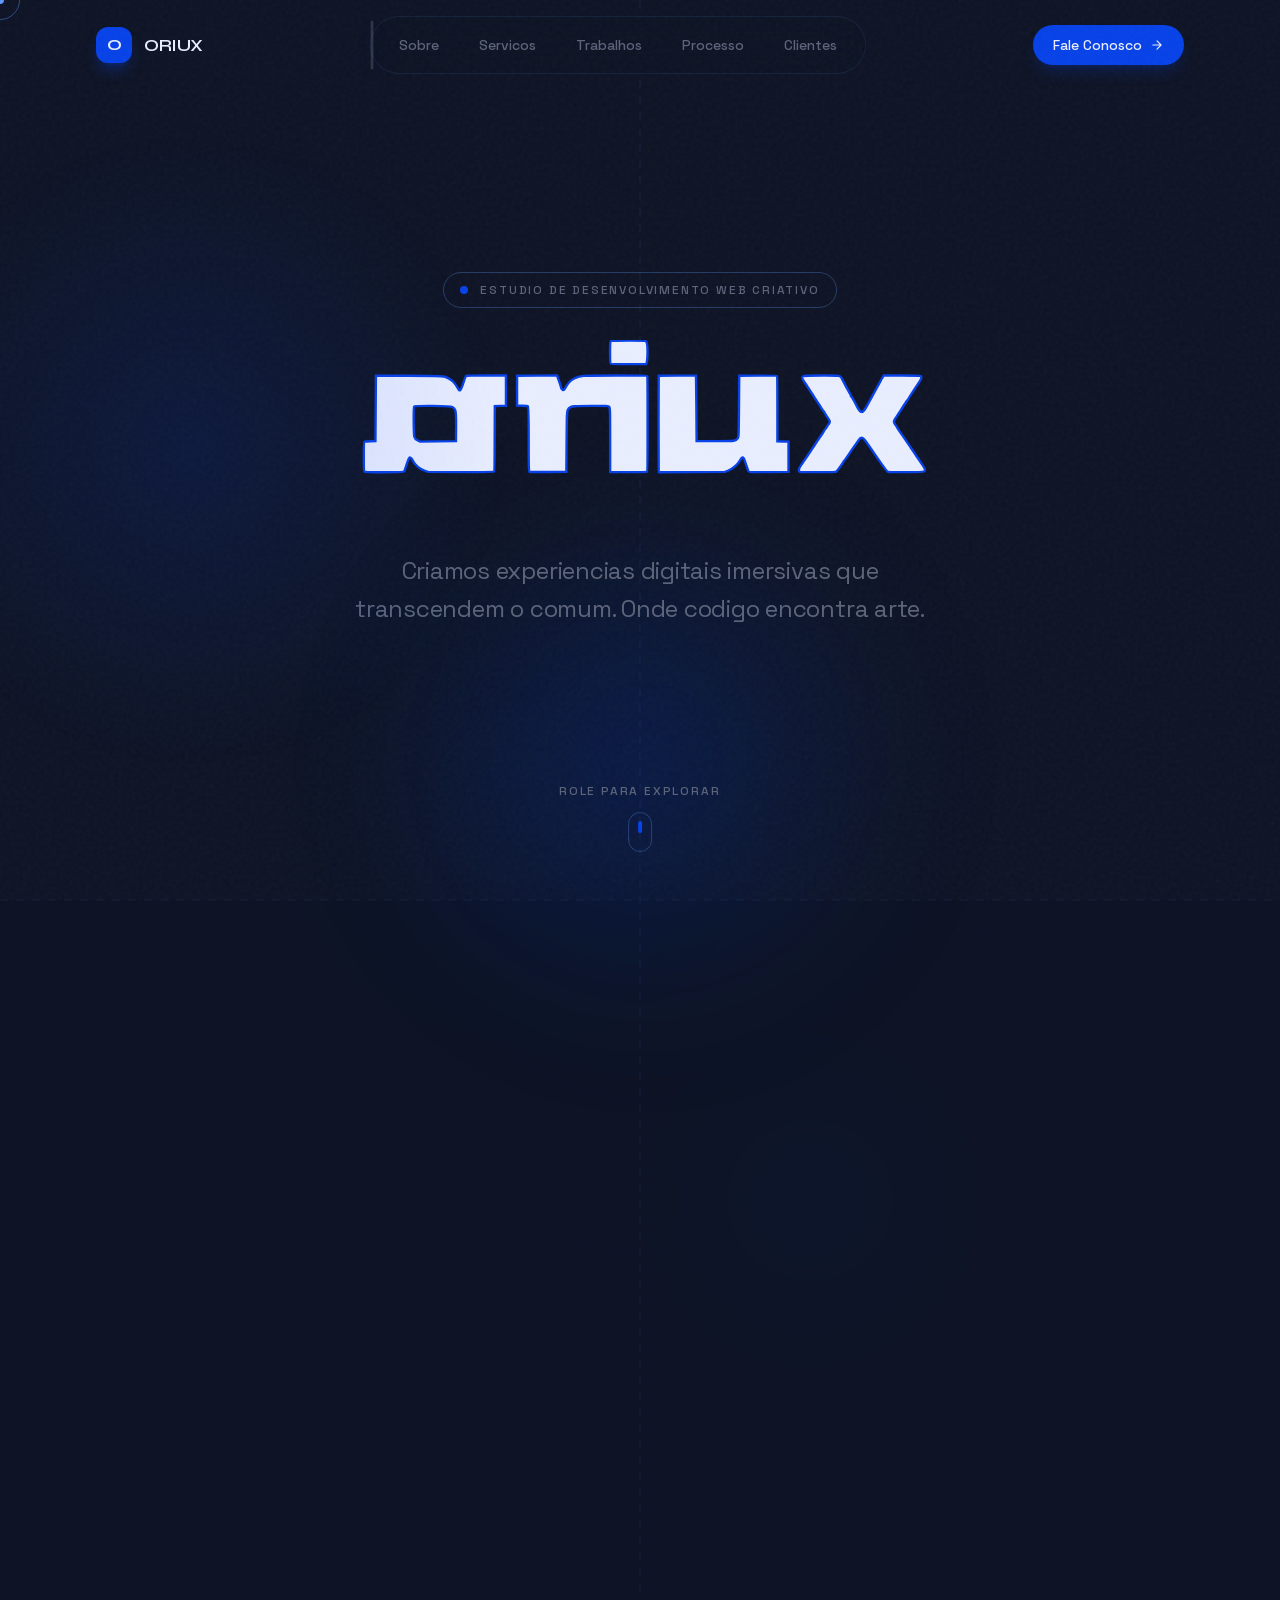
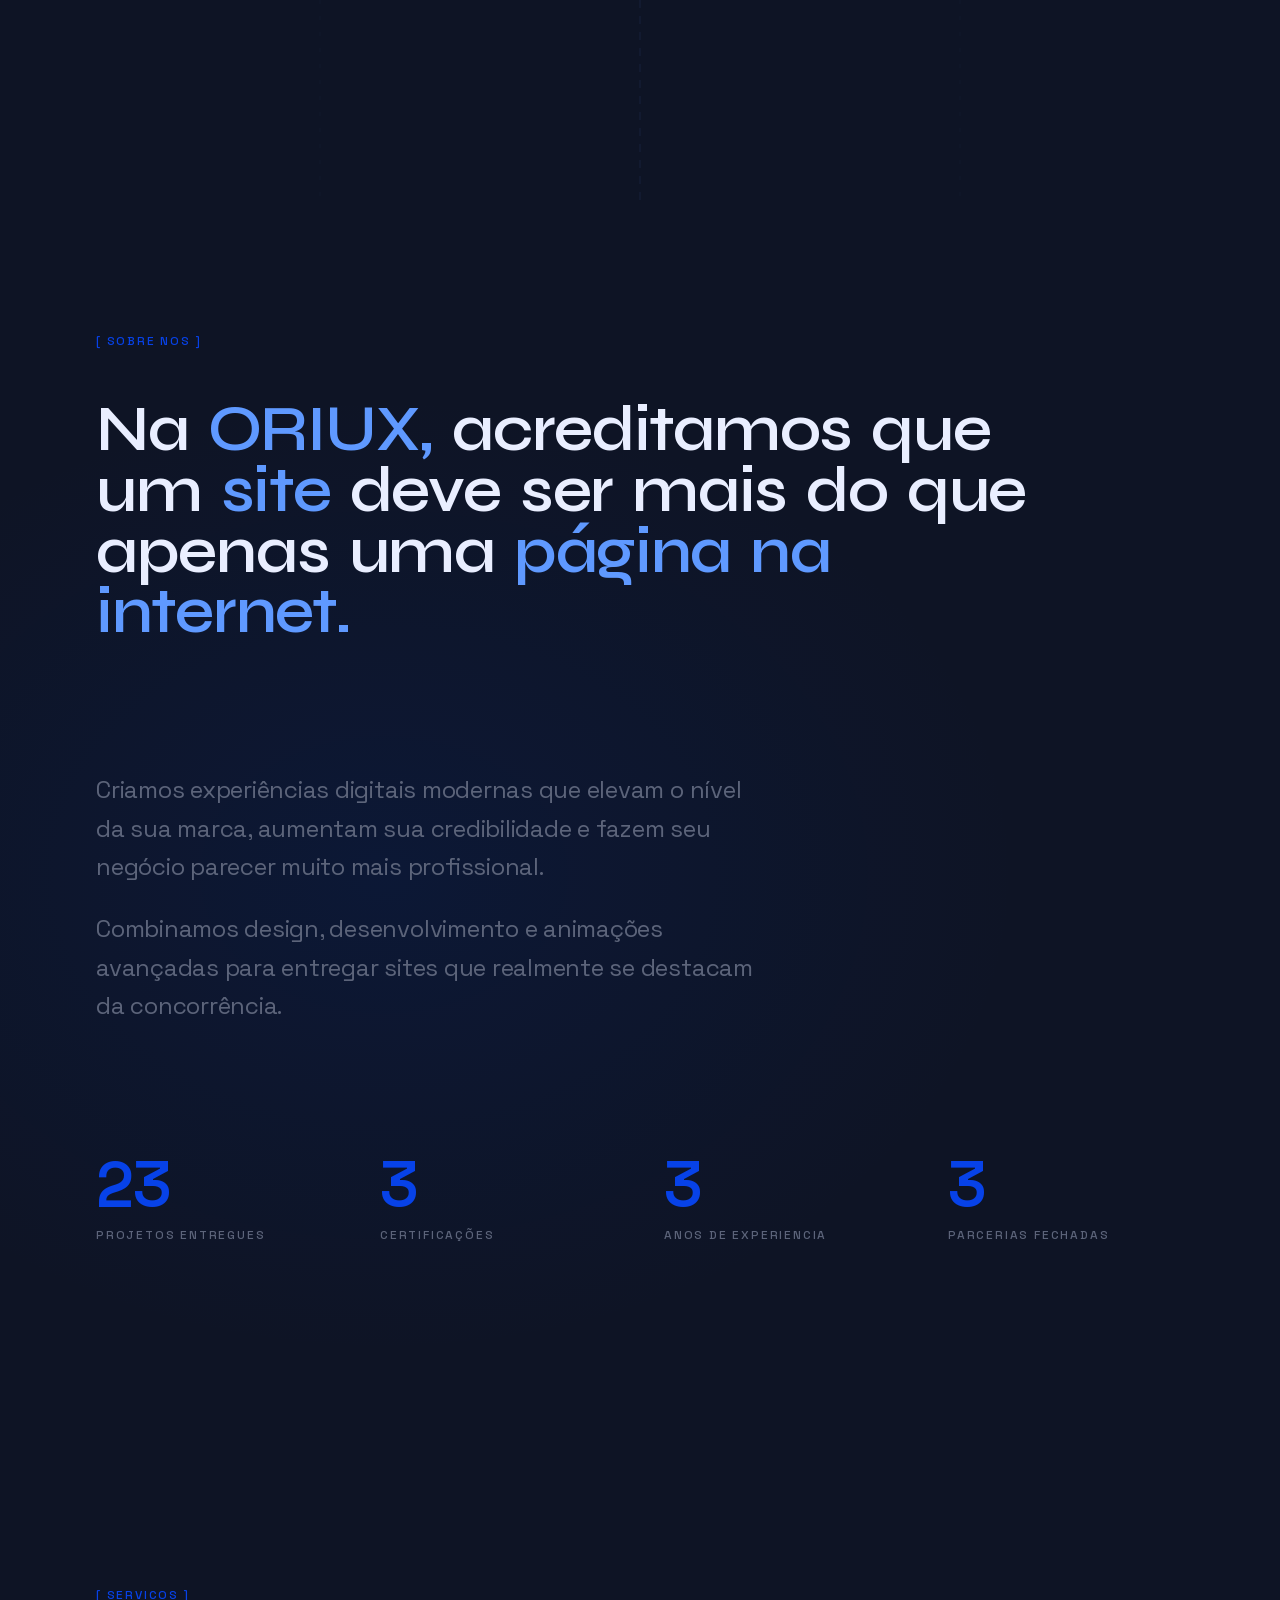
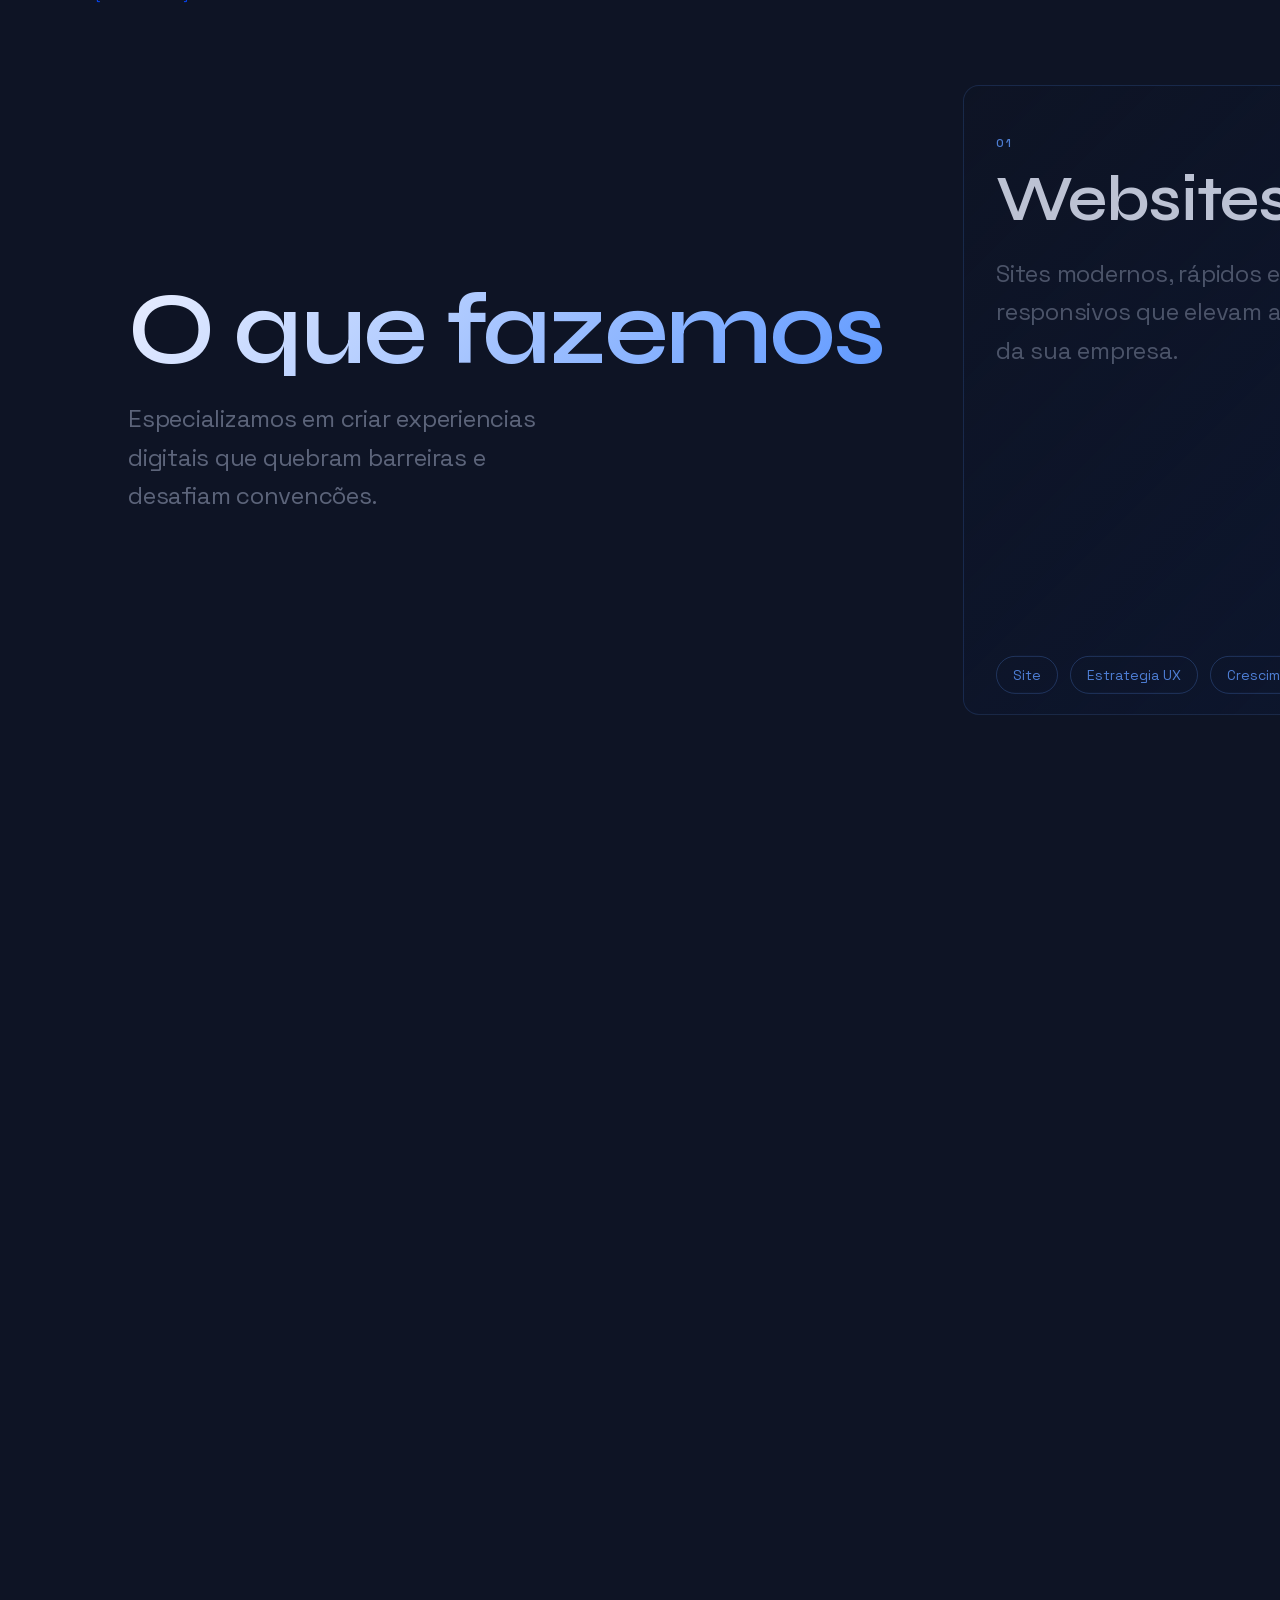
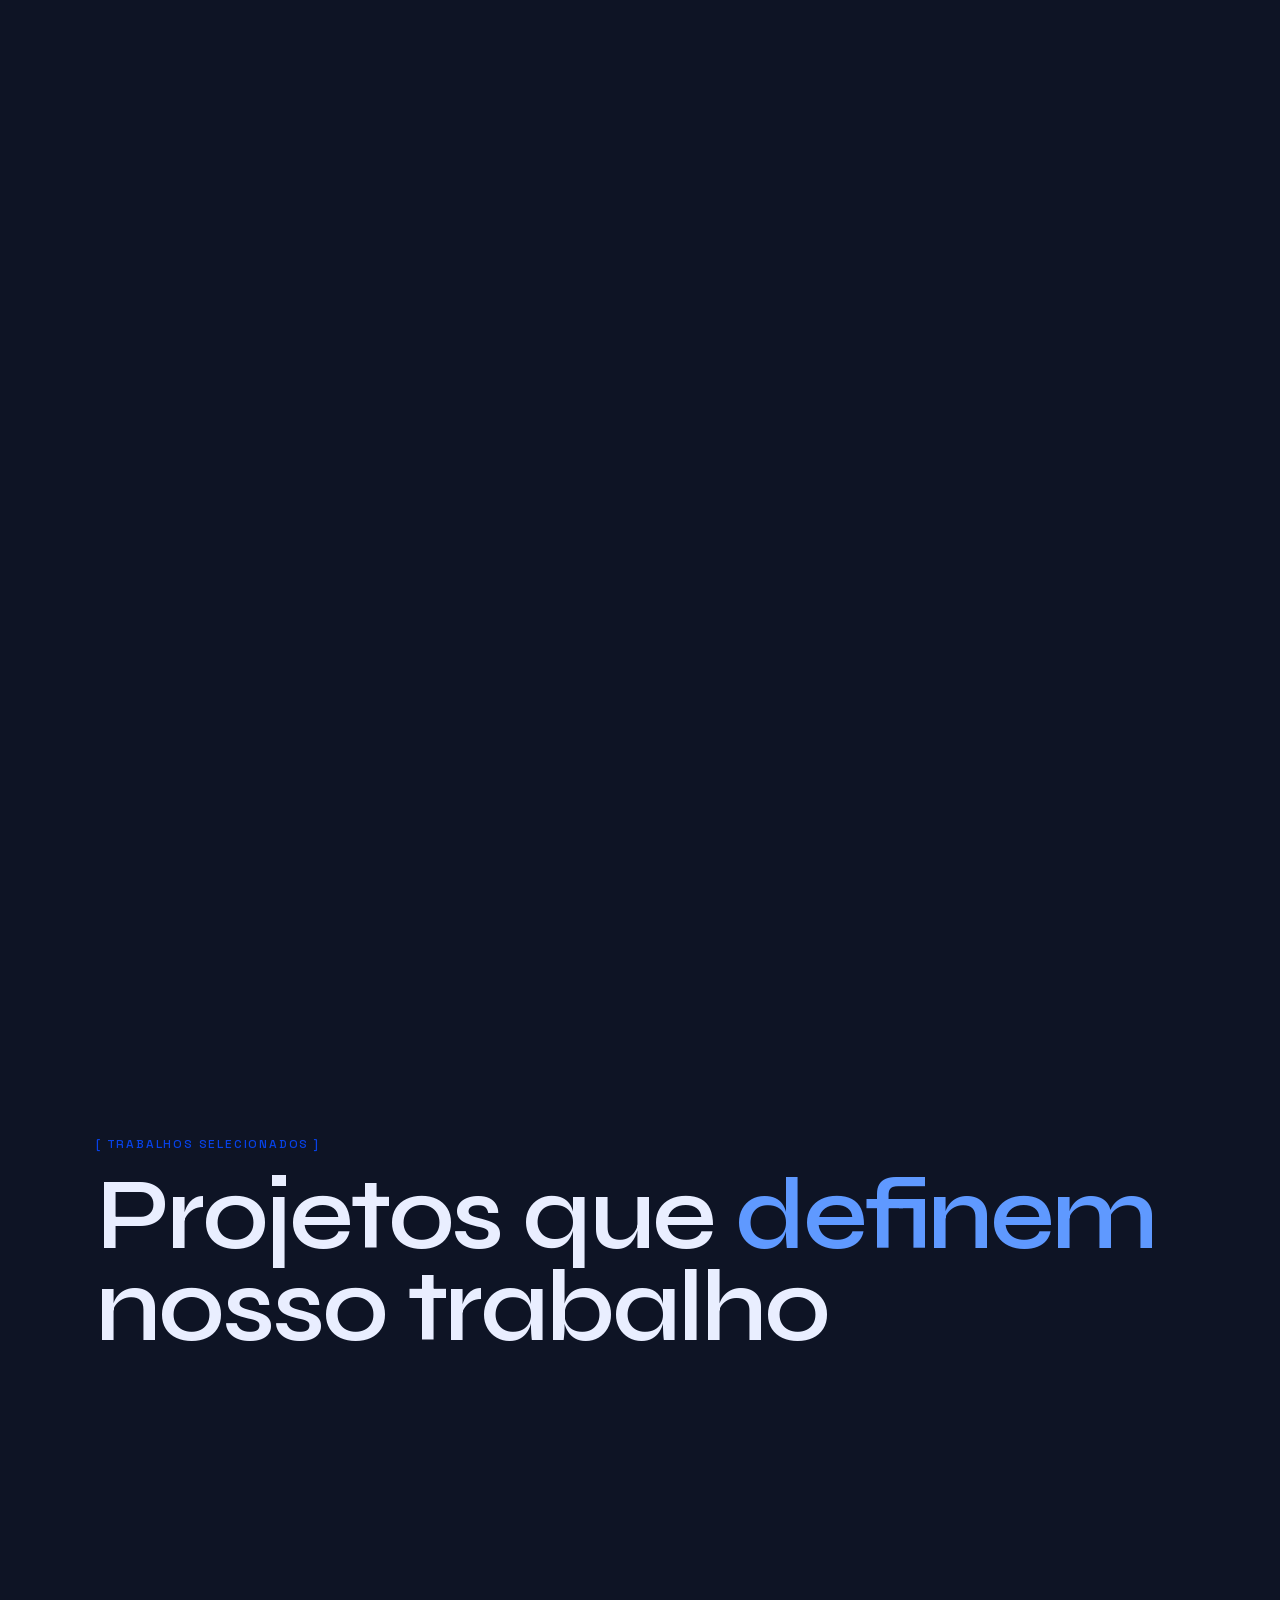
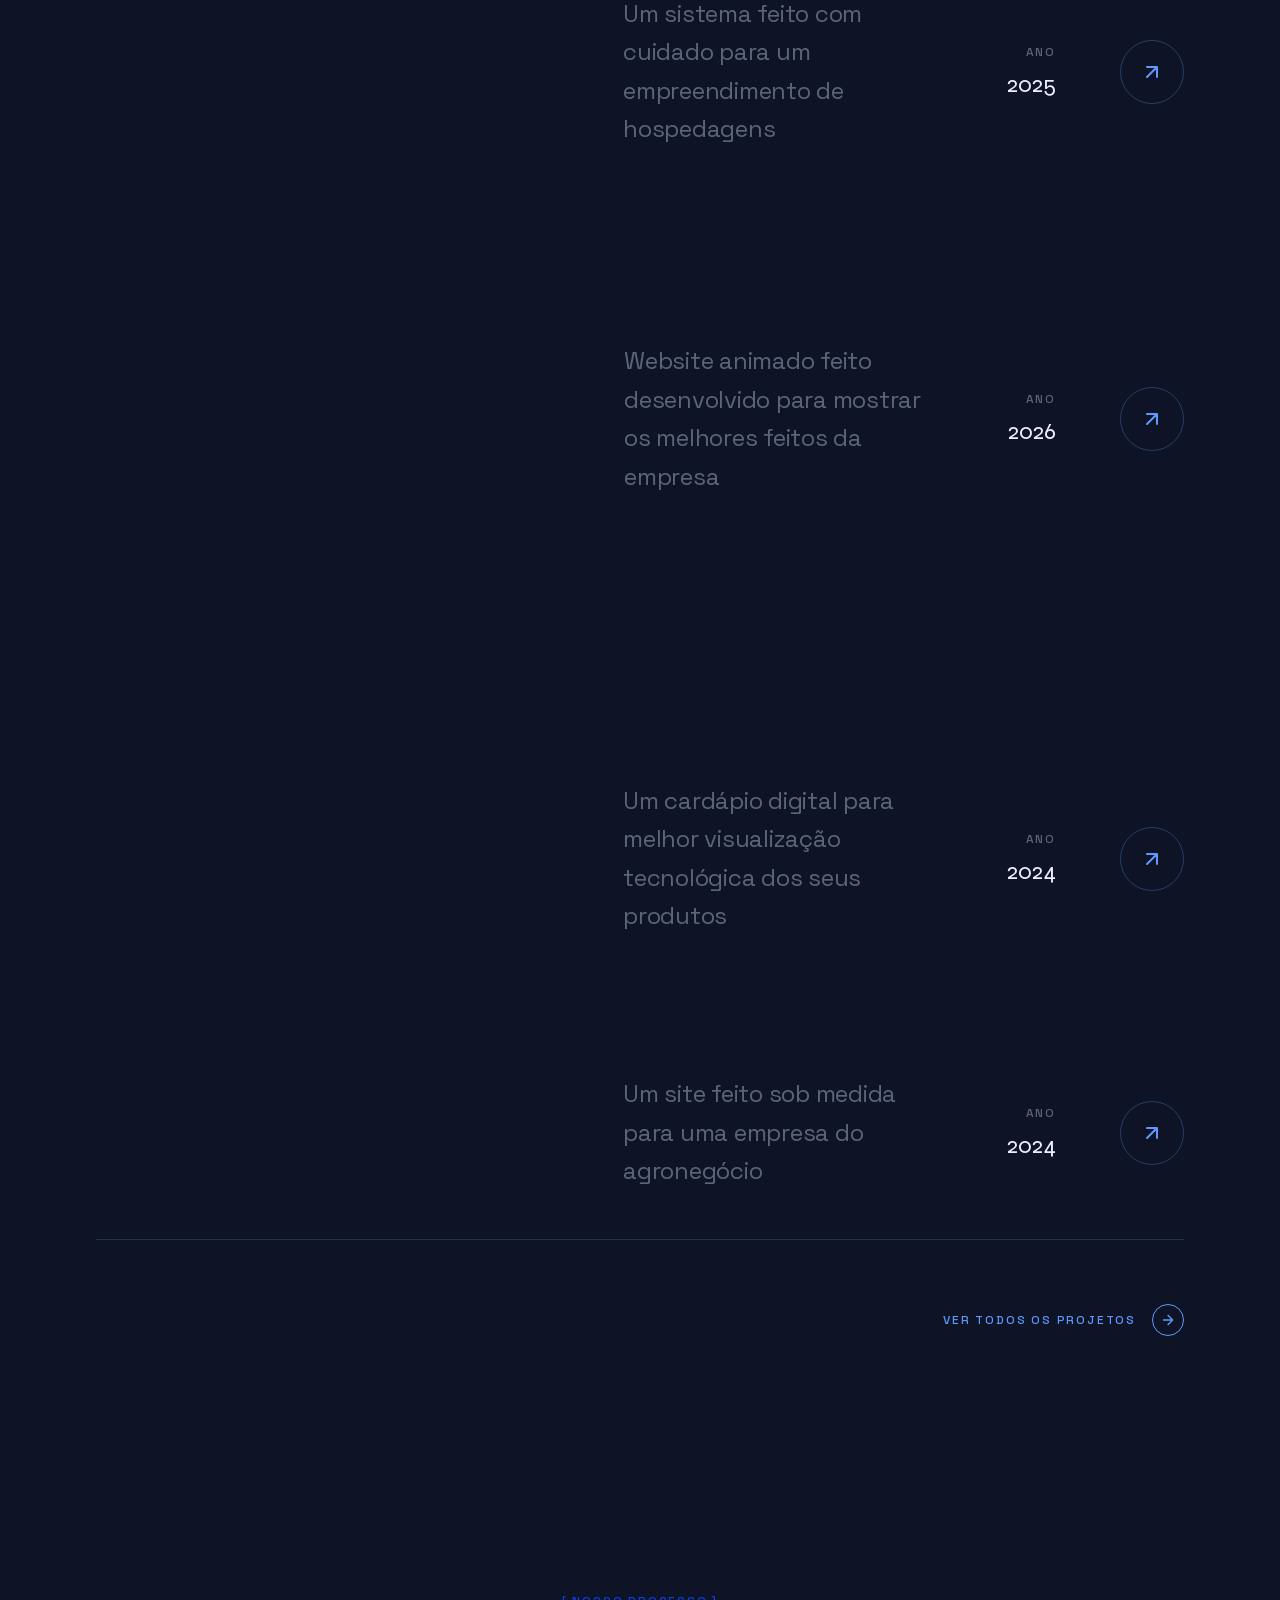
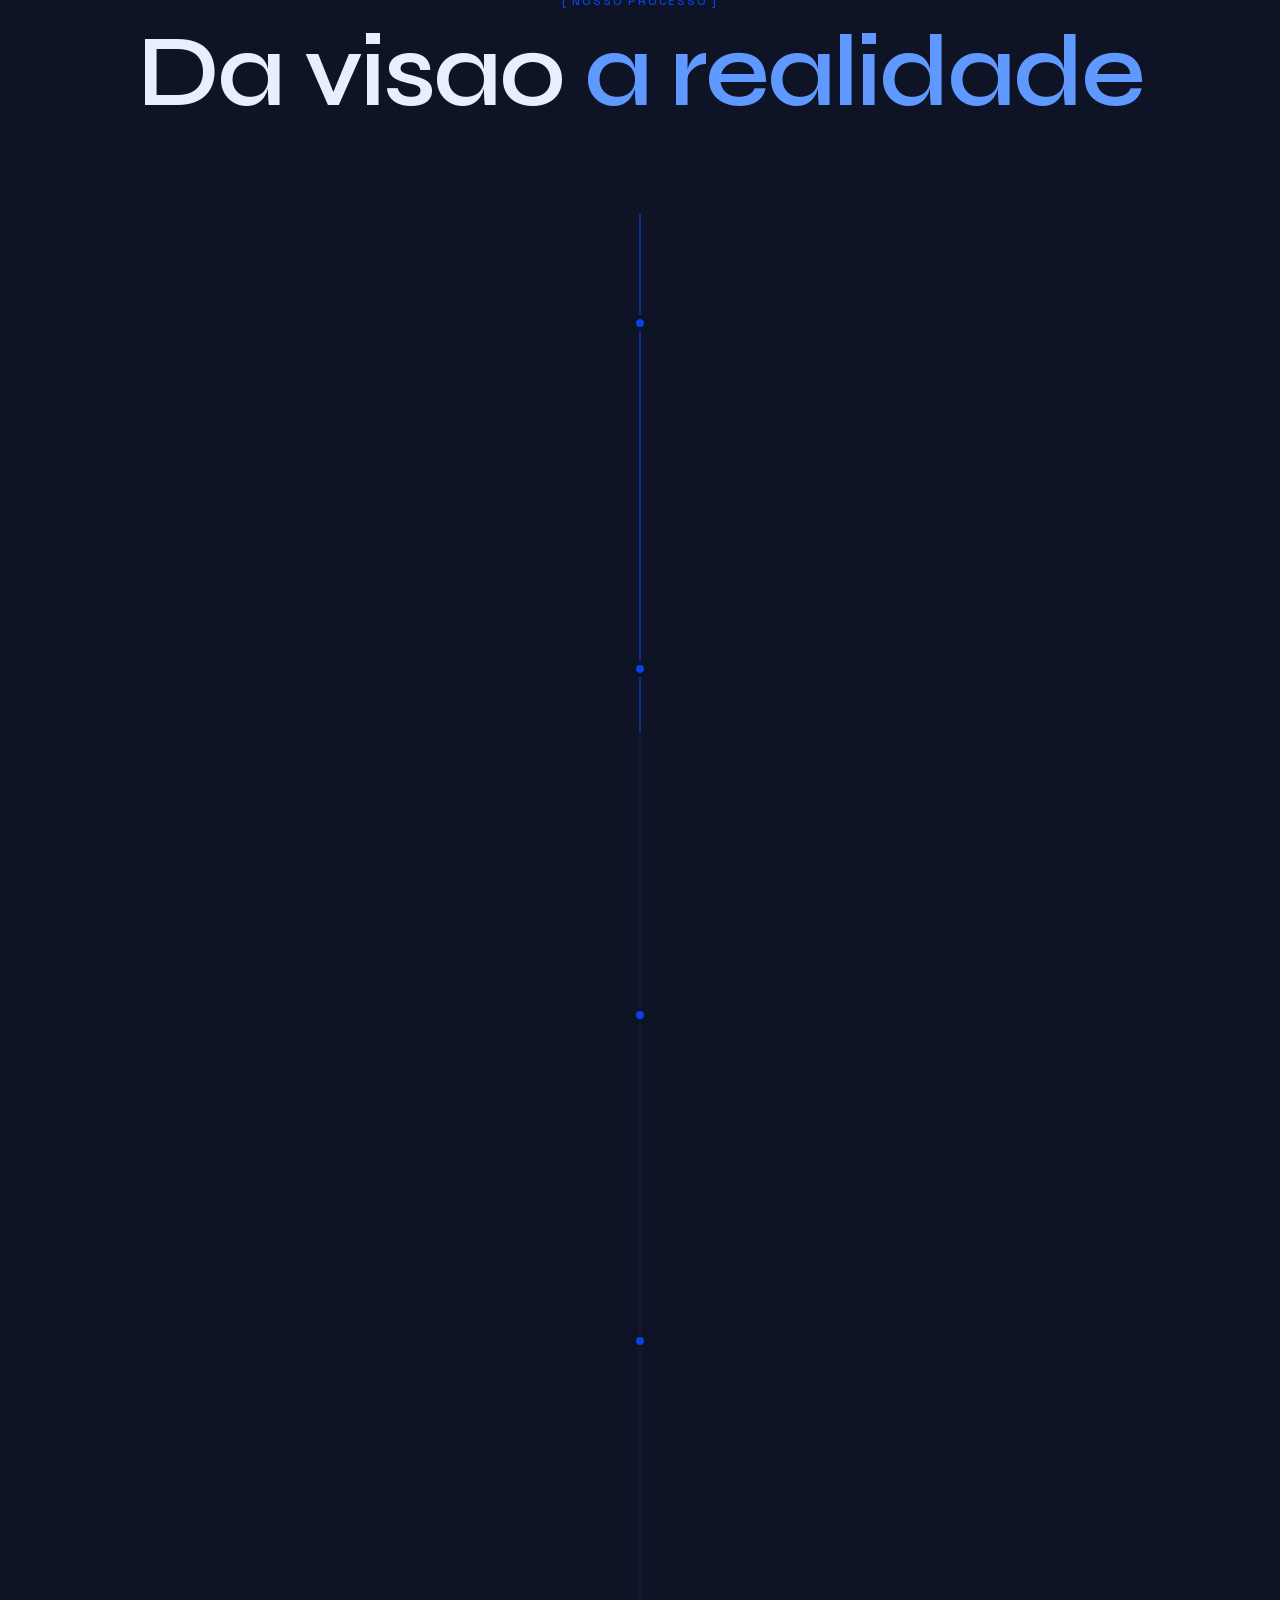
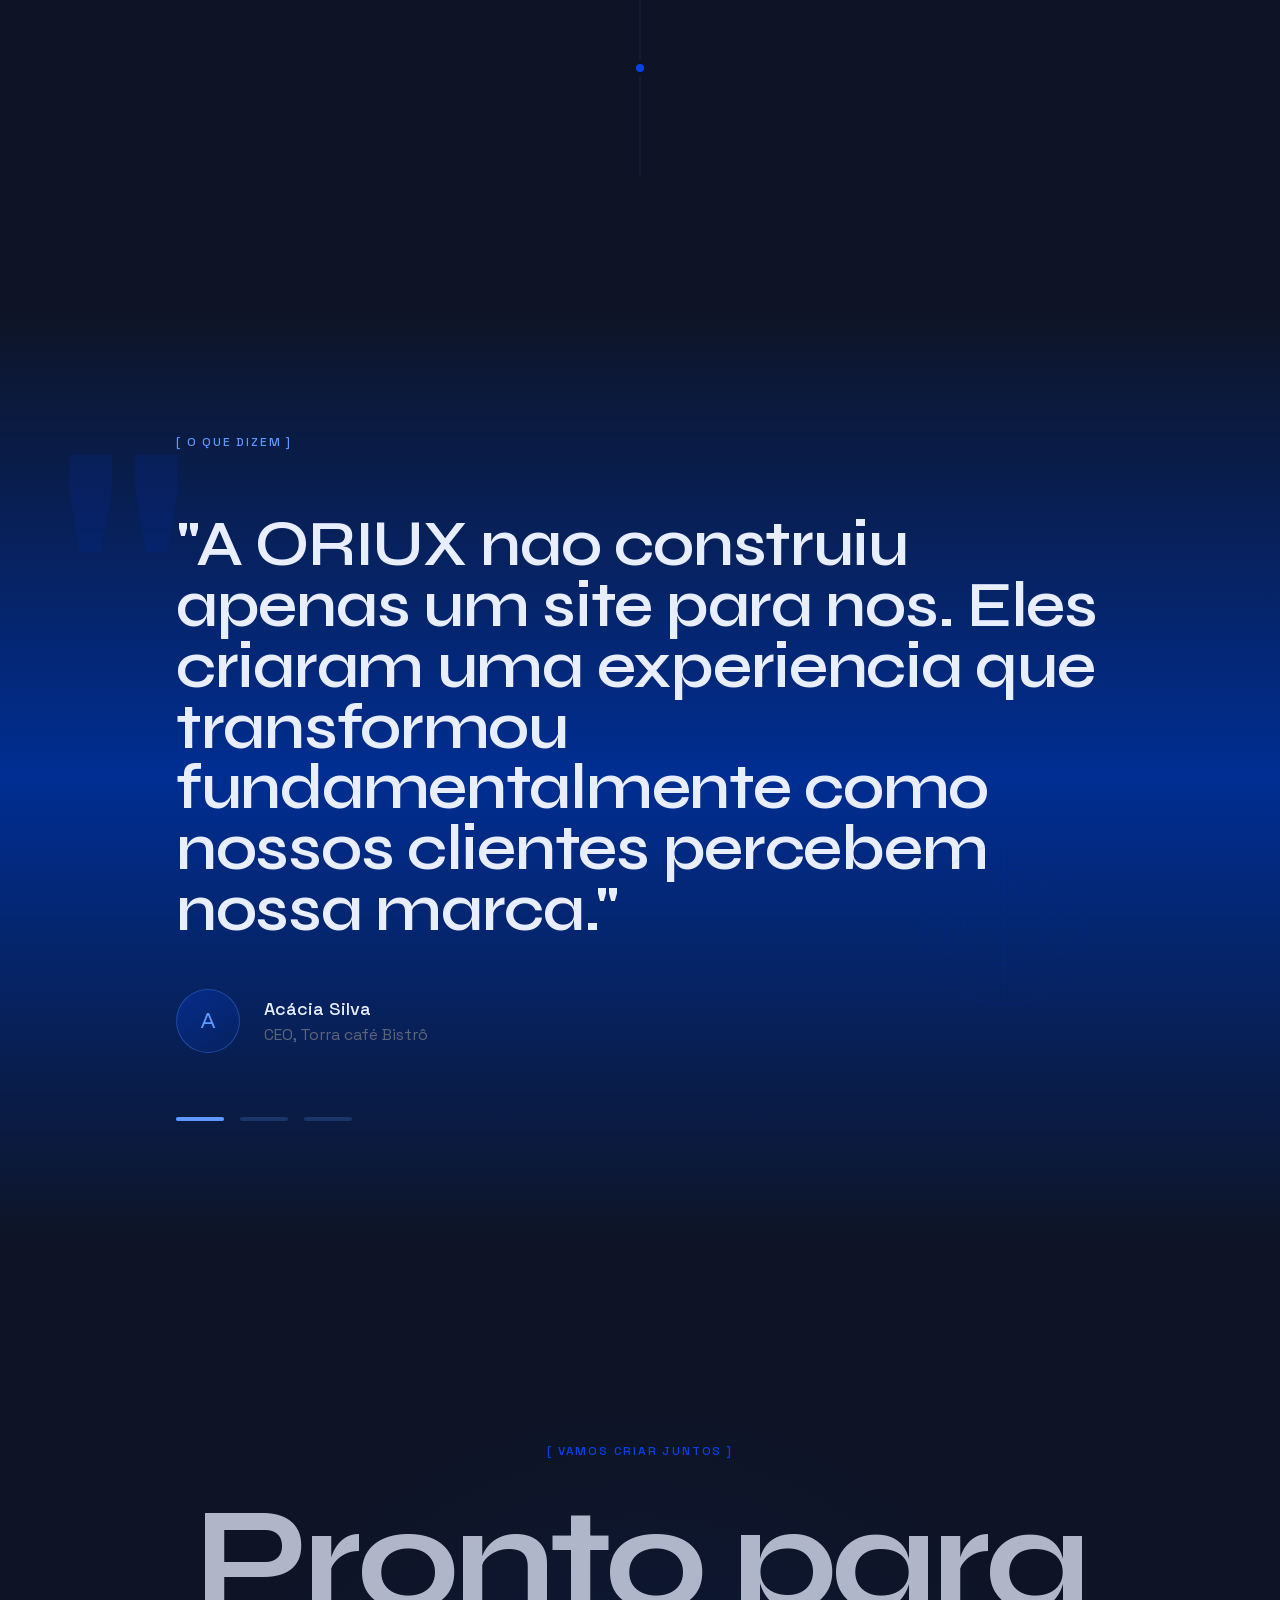
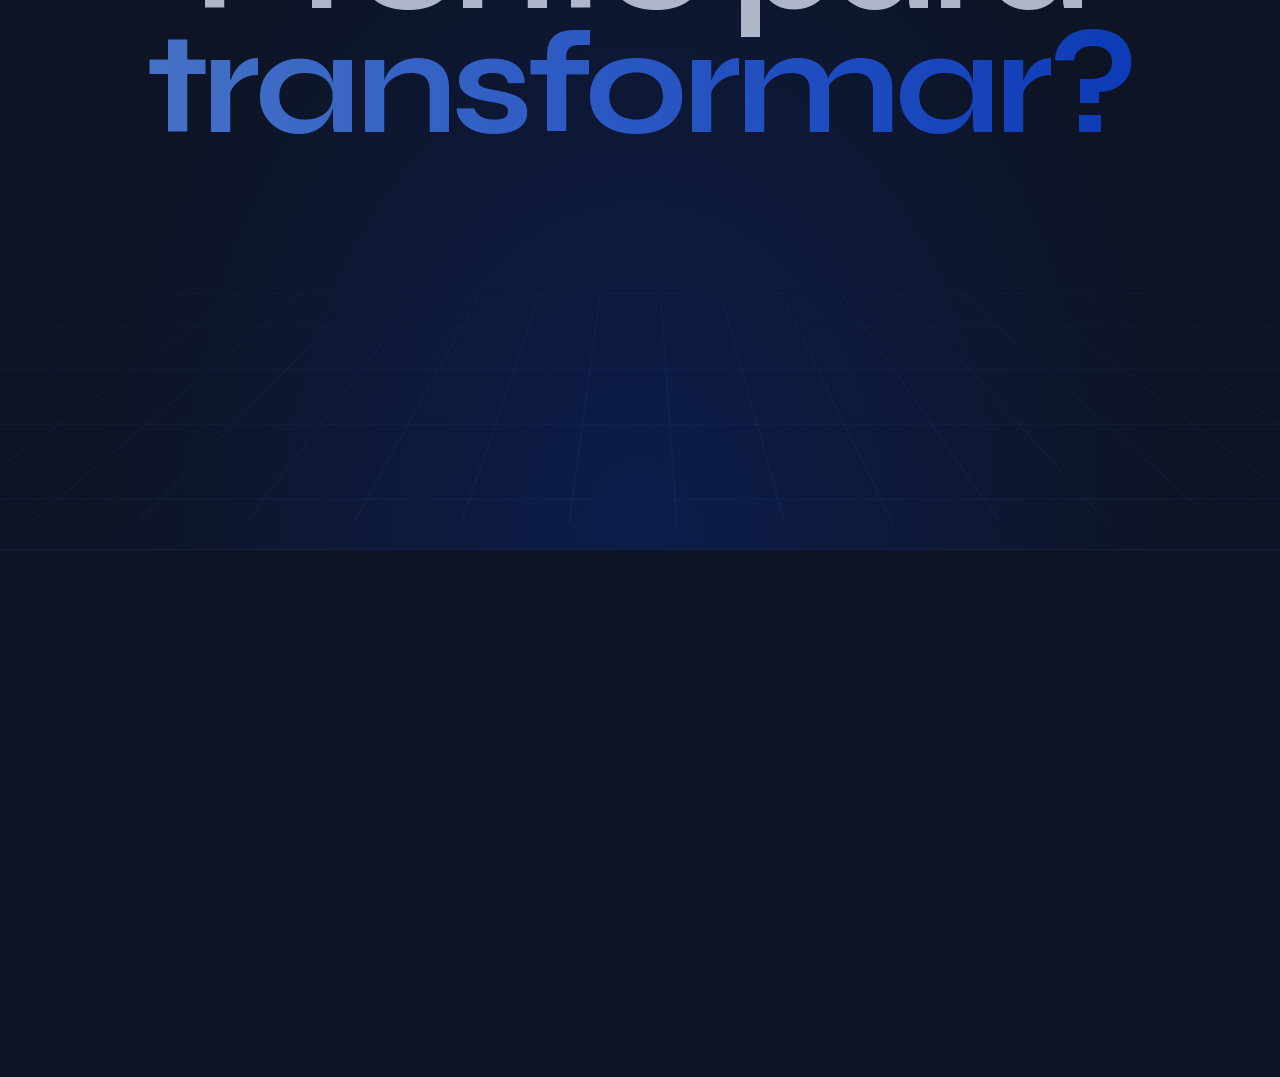
==== commit 880c2423: "1.0.4 - Adição de avaliação Digital Kings" ====
--- a/index.html
+++ b/index.html
@@ -197,7 +197,7 @@
               style="color:#5f99ff">internet</span></p>
         </div>
         <div class="max-w-2xl mb-32">
-          <p class="body-lg text-[#5c647a] mb-6">Somos uma agencia de desenvolvimento web criativo baseada em Sao Paulo.
+          <p class="body-lg text-[#5c647a] mb-6">Somos uma agencia de desenvolvimento web criativo baseada em Paraiba.
             Combinamos estrategia, design e tecnologia para criar experiencias digitais que transformam marcas e
             conectam pessoas.</p>
           <p class="body-lg text-[#5c647a]">Cada projeto é pensado para transmitir confiança, modernidade e profissionalismo — sem os preços absurdos das grandes agências.</p>
@@ -207,7 +207,7 @@
               style="color:#5f99ff">duradouras.</span></p>
         </div>
         <div class="max-w-2xl mb-32">
-          <p class="body-lg text-[#5c647a] mb-6">Somos uma agencia de desenvolvimento web criativo baseada em Sao Paulo.
+          <p class="body-lg text-[#5c647a] mb-6">Somos uma agencia de desenvolvimento web criativo baseada em Paraiba.
             Combinamos estrategia, design e tecnologia para criar experiencias digitais que transformam marcas e
             conectam pessoas.</p>
           <p class="body-lg text-[#5c647a]">Cada projeto é pensado para transmitir confiança, modernidade e profissionalismo — sem os preços absurdos das grandes agências.</p>
@@ -650,7 +650,7 @@
           <div class="text-right"><span class="label text-[#5c647a] block mb-1">Hora Local</span><span
               class="text-xl font-mono text-[#5f99ff]">--:--</span></div>
           <div class="text-right"><span class="label text-[#5c647a] block mb-1">Localizado em</span><span
-              class="text-xl text-[#e9eeff]">Sao Paulo, BR</span></div>
+              class="text-xl text-[#e9eeff]">Paraiba, BR</span></div>
         </div>
       </div>
       <div class="footer-content grid grid-cols-2 md:grid-cols-4 gap-8 mb-16">
@@ -750,18 +750,18 @@
     @keyframes textAnimation {
       0% {
         stroke-dashoffset: 1000;
+        stroke: #fff;
       }
       50% {
-        stroke: #fff;
+        stroke: #0742e8;
       }
       85% {
         fill: transparent;
       }
       100% {
-        fill: #ffffffb6;
+        fill: #e9eeff;
         stroke-dashoffset: 0;
         stroke-dasharray: 1400;
-        stroke: #0742e8;
       }
     }
 
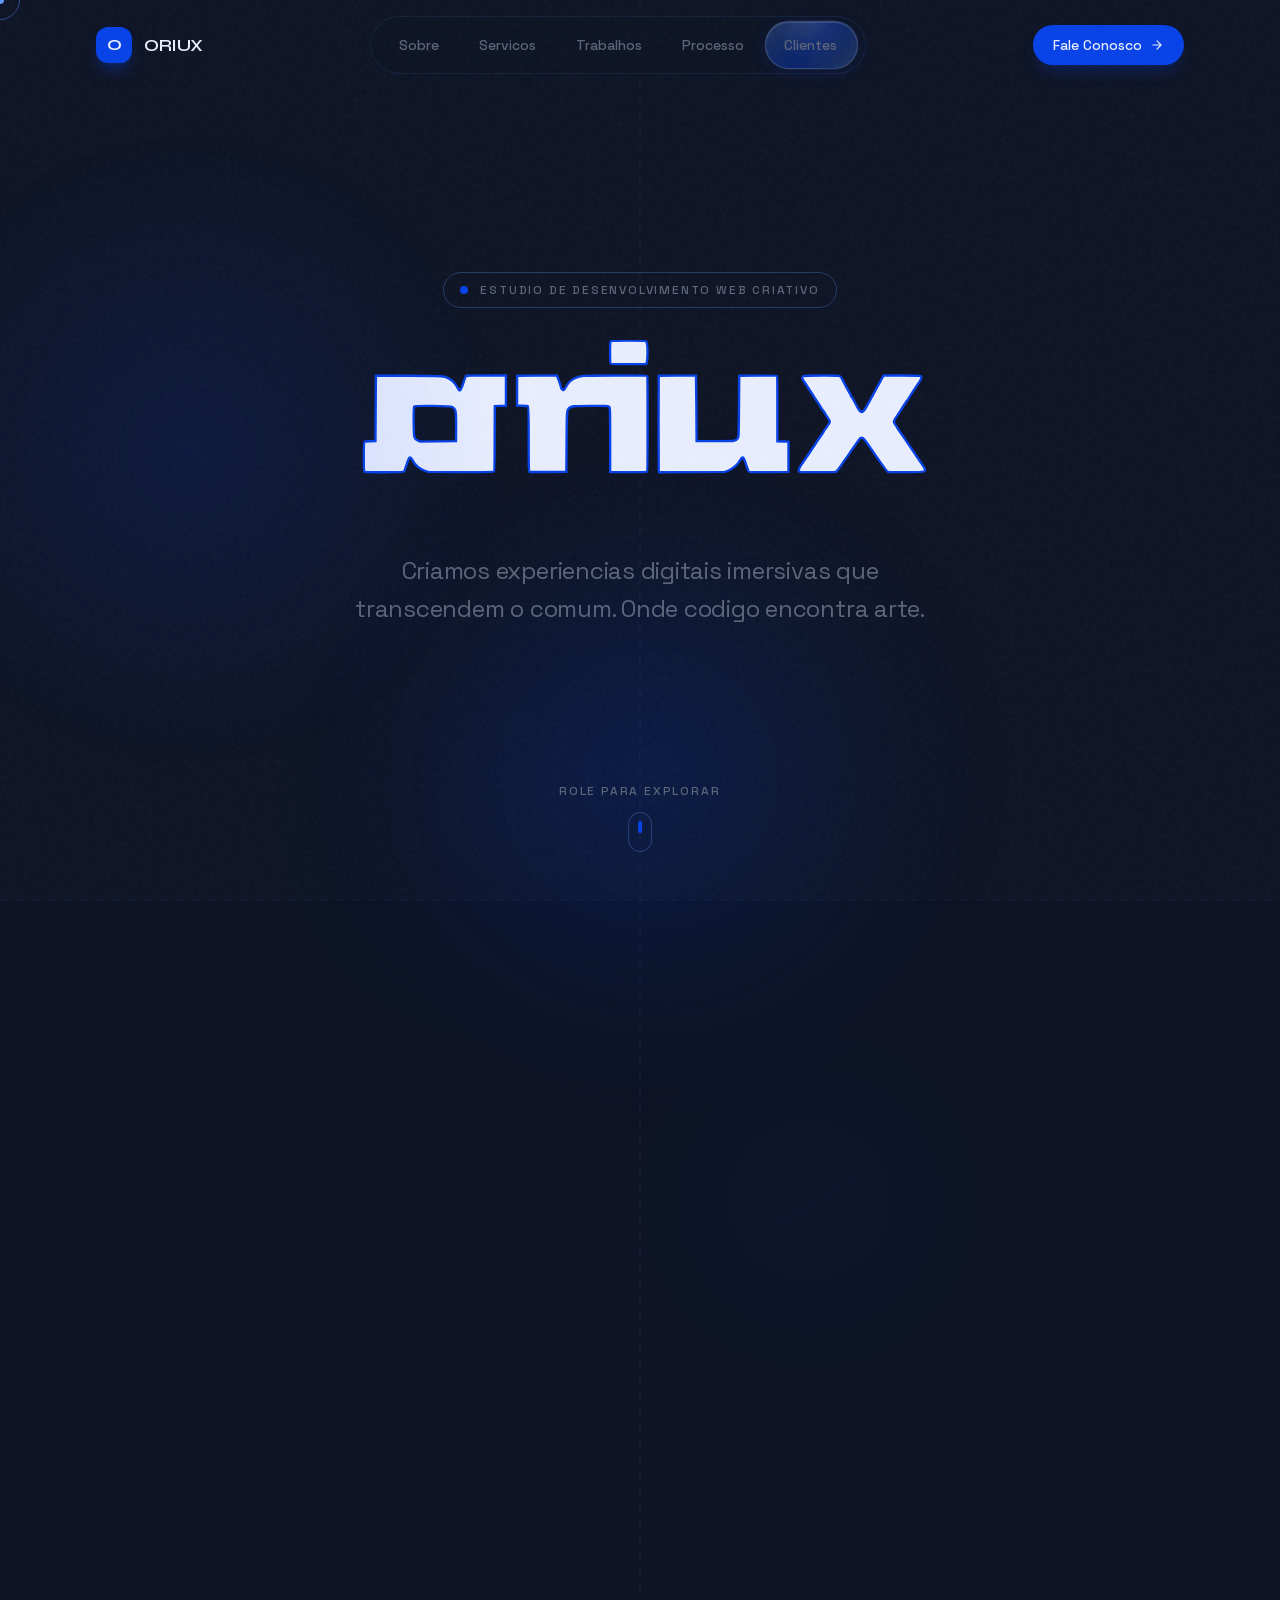
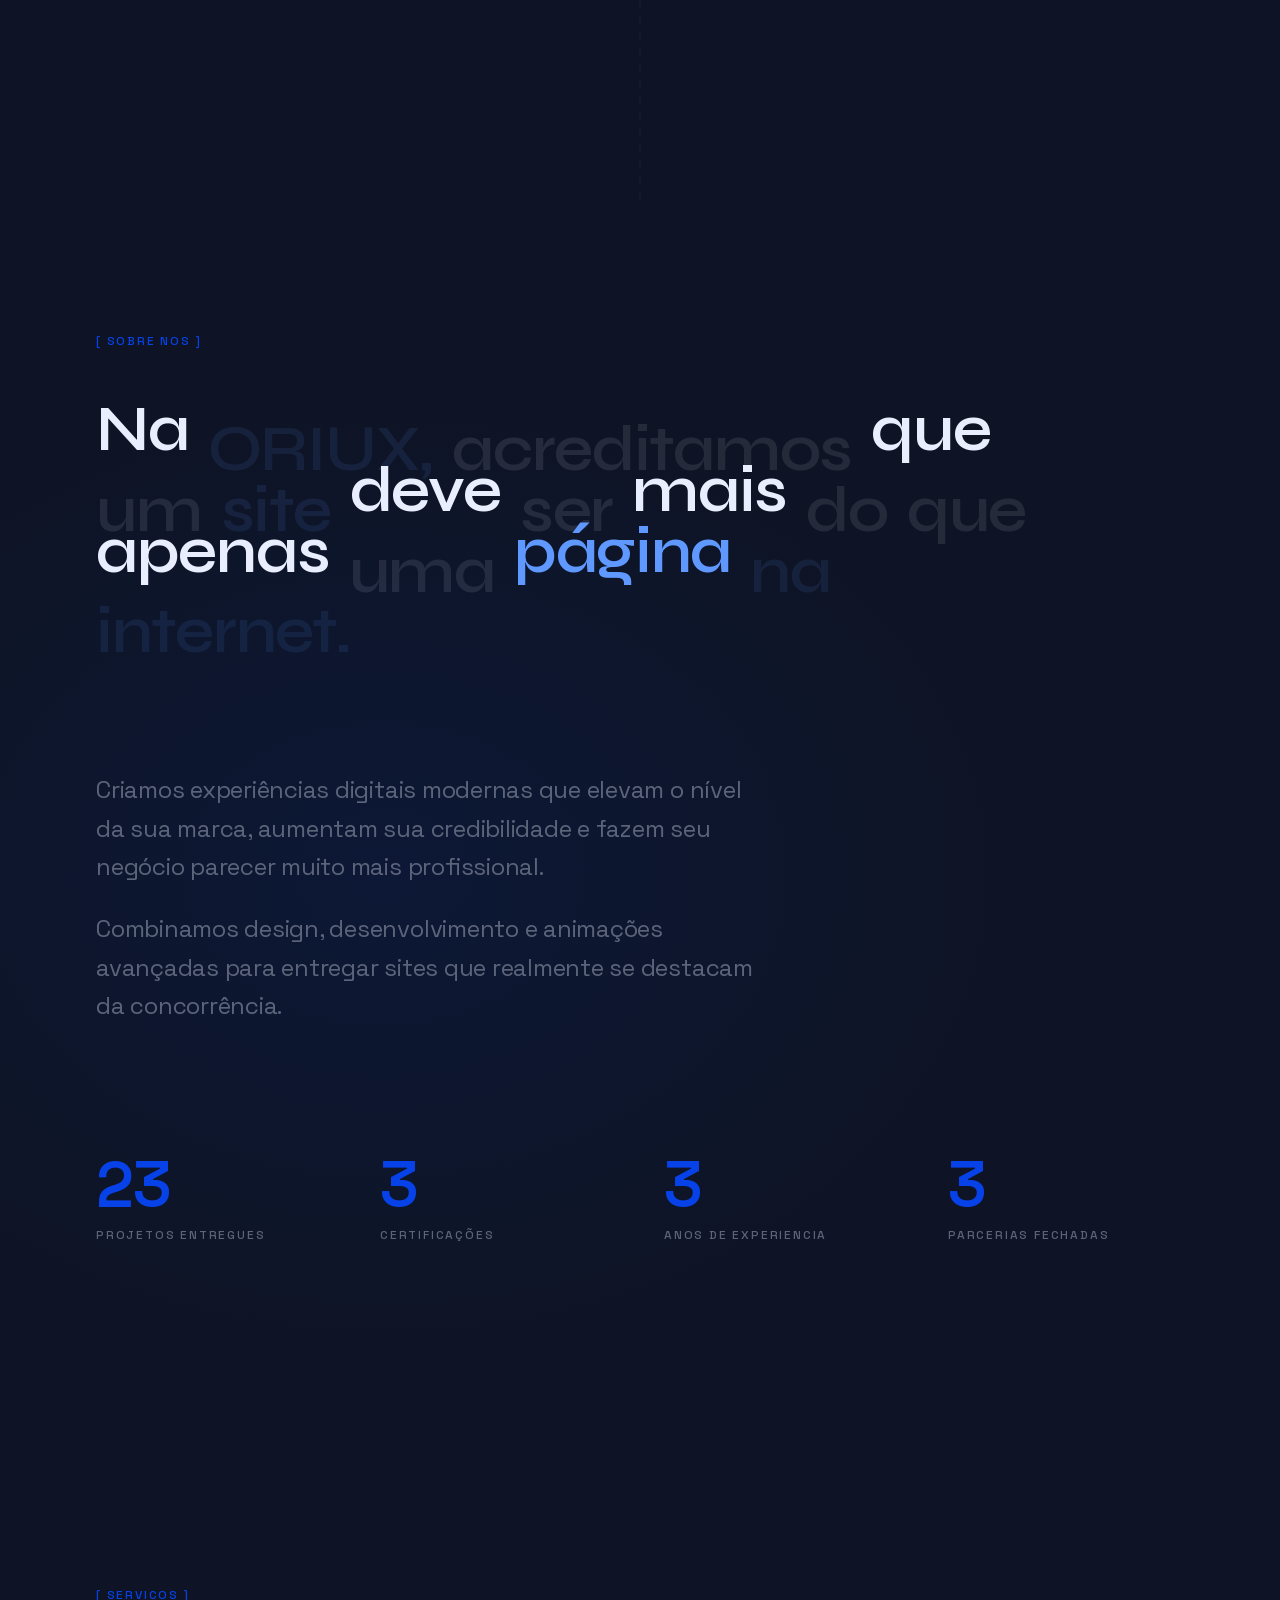
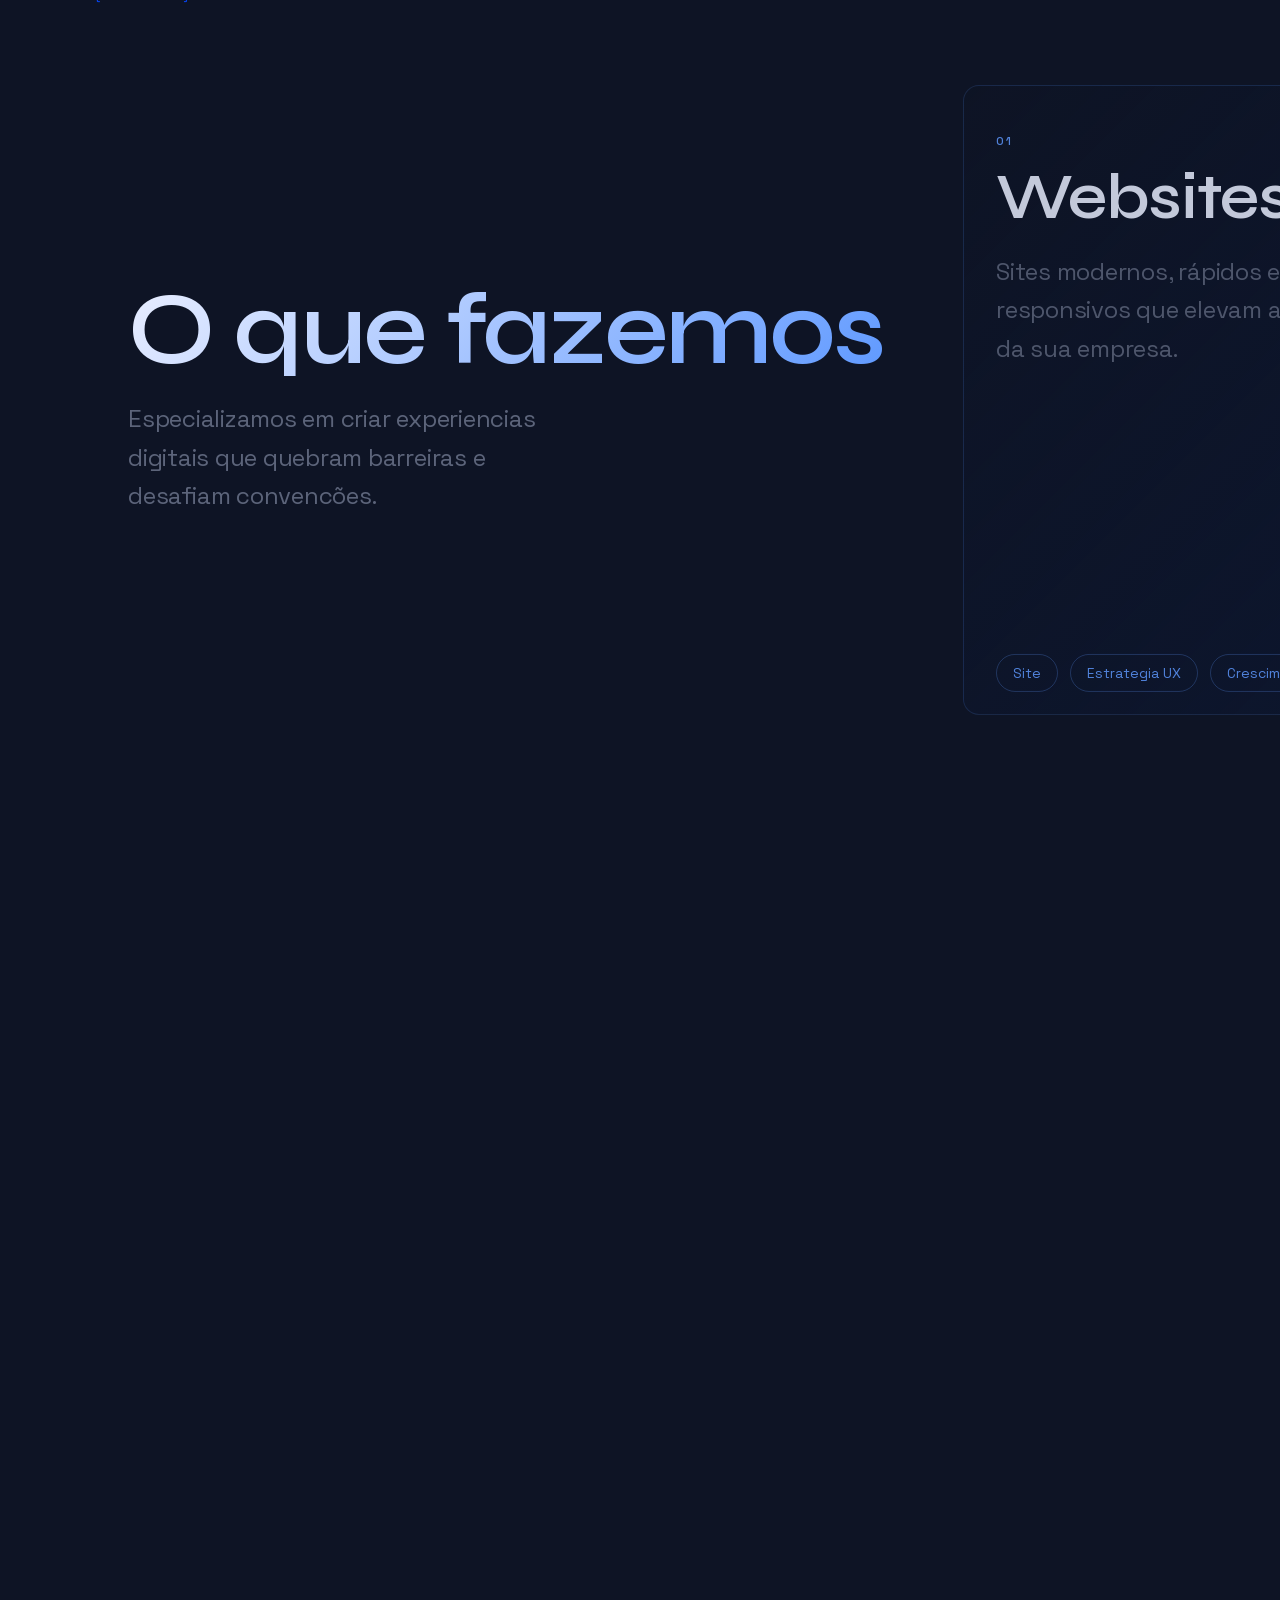
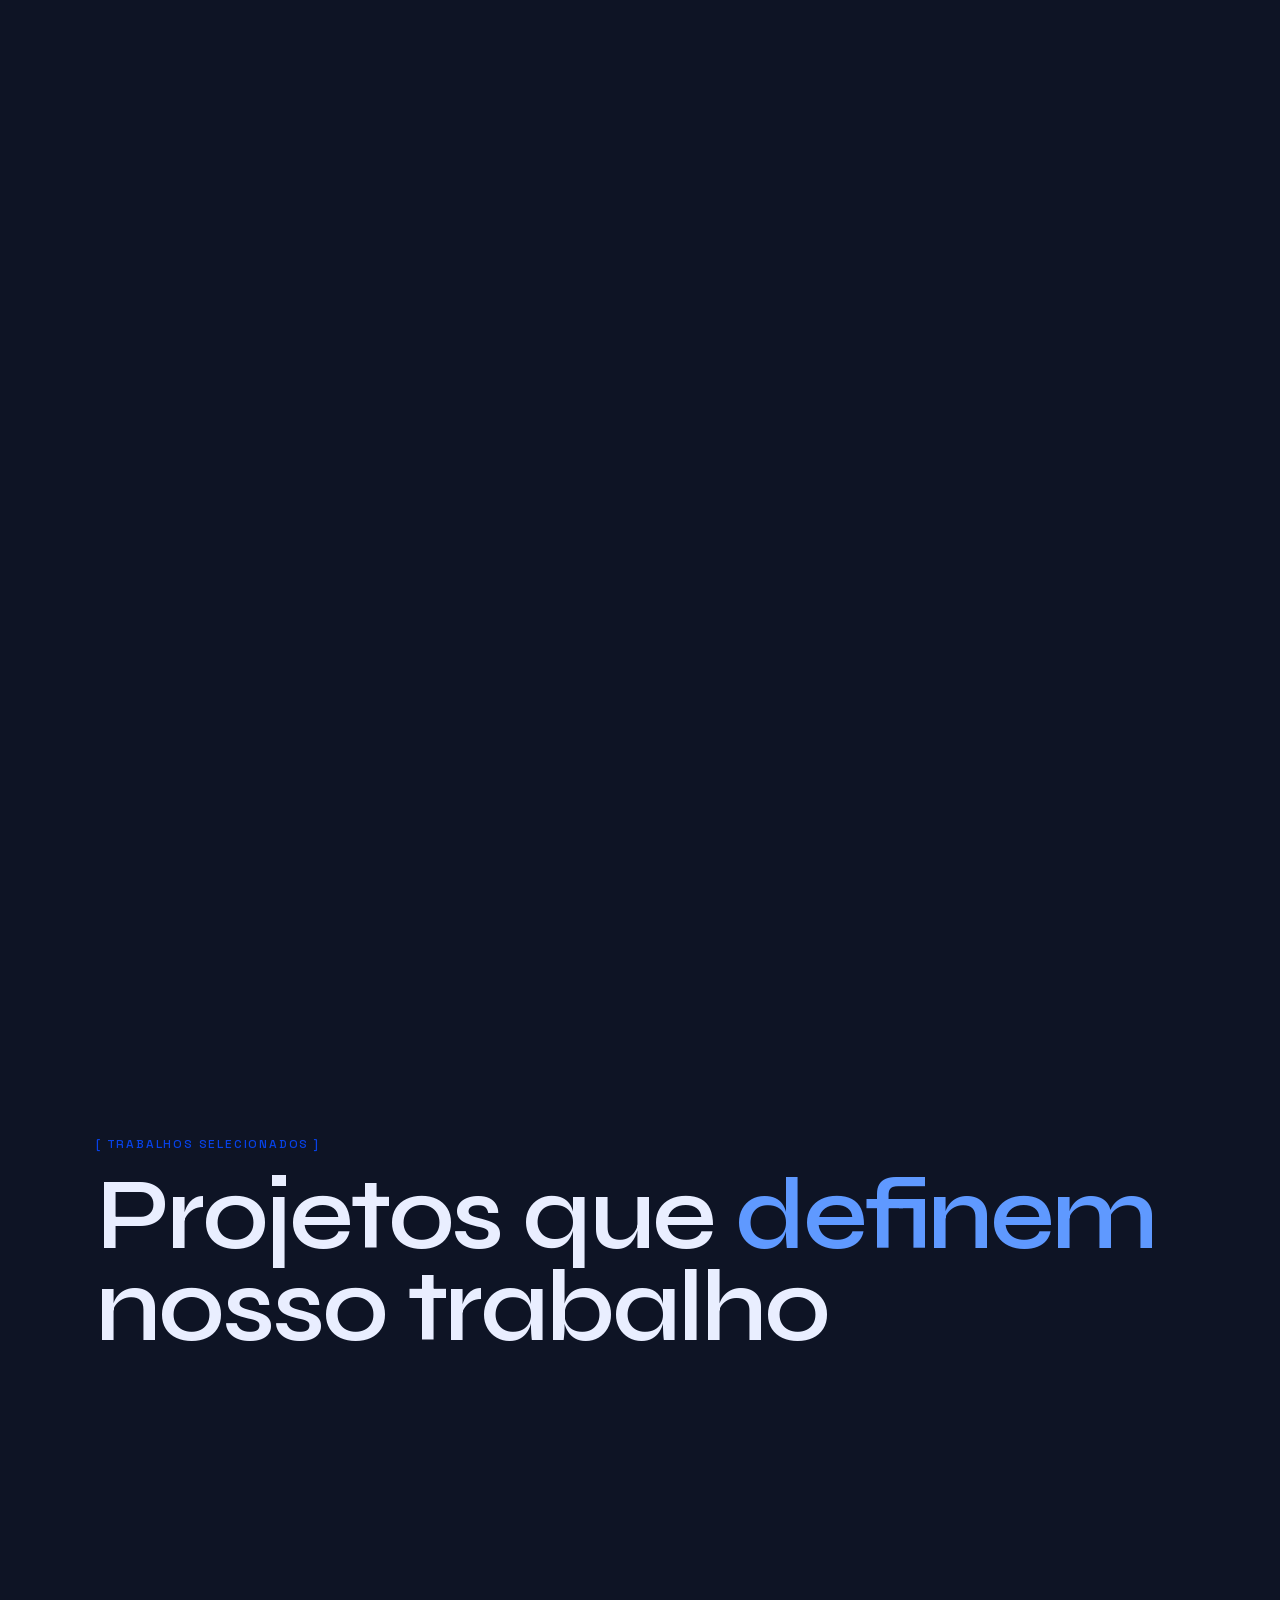
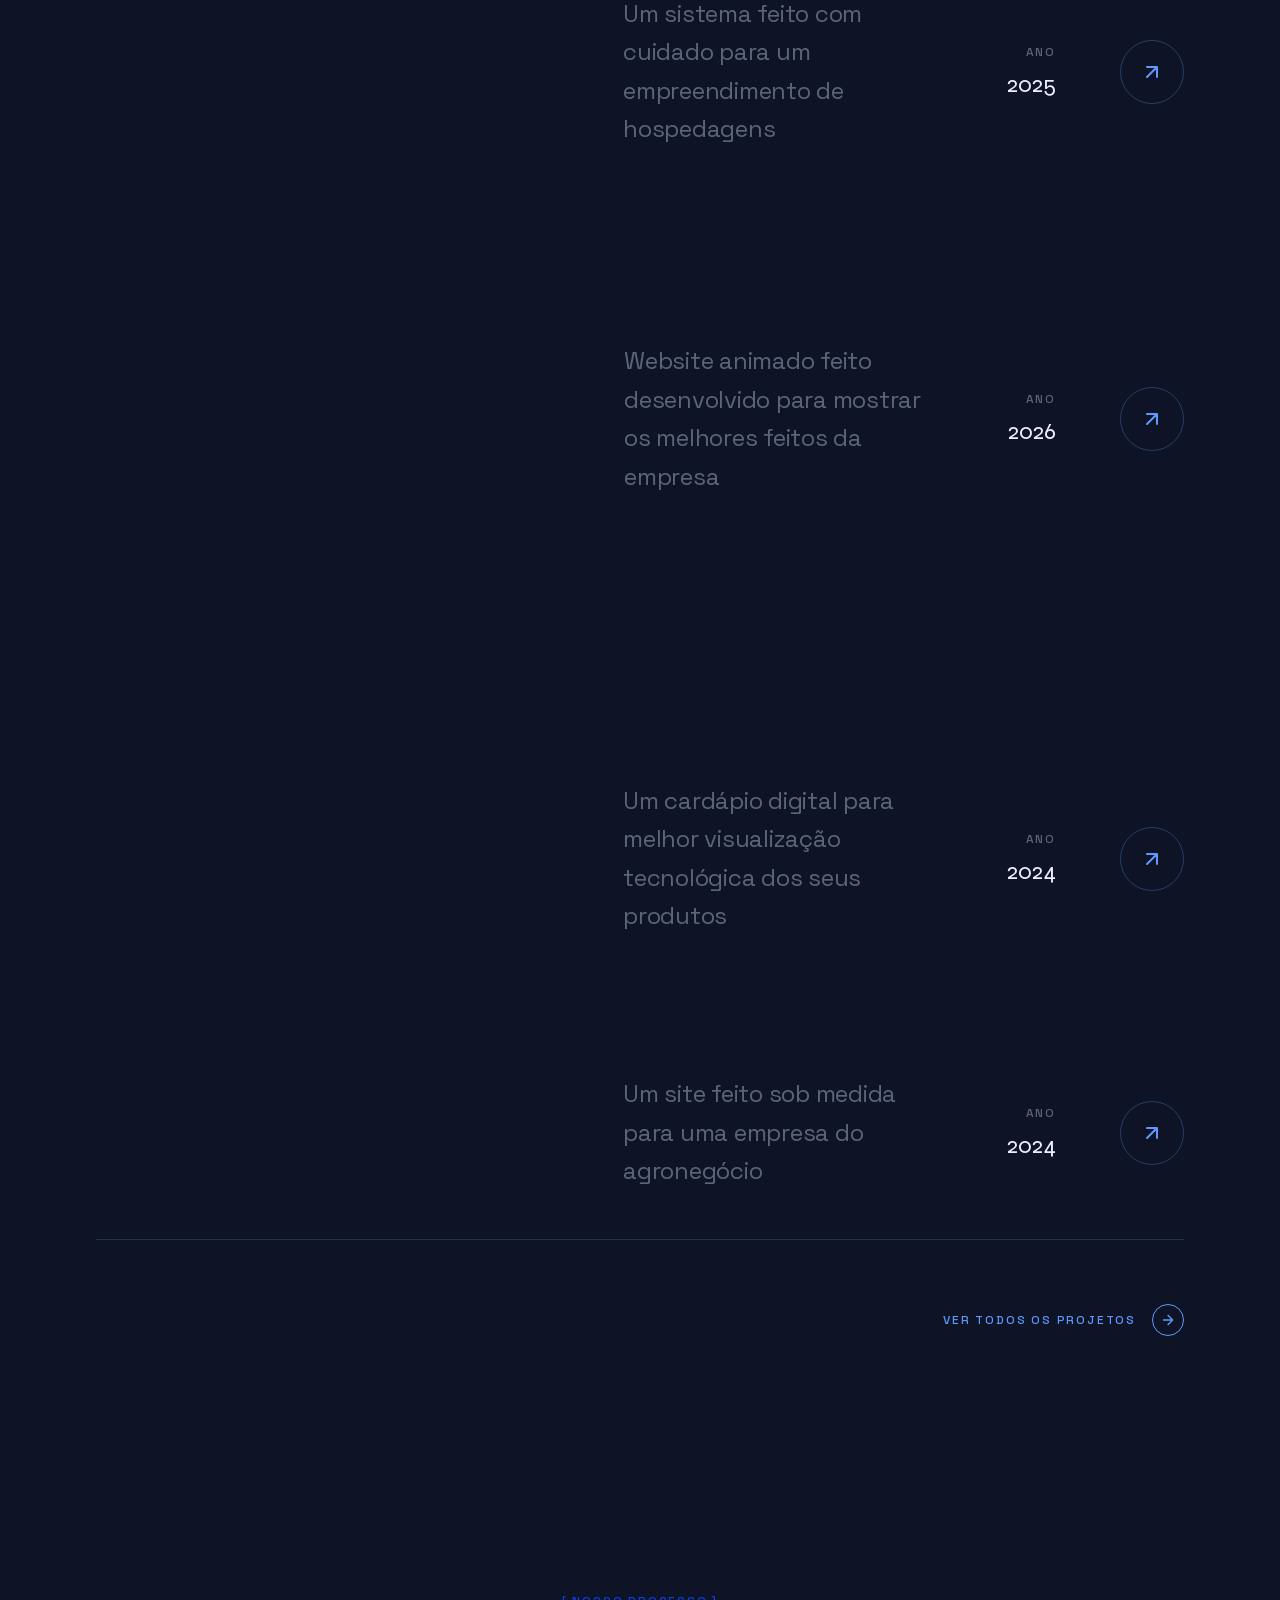
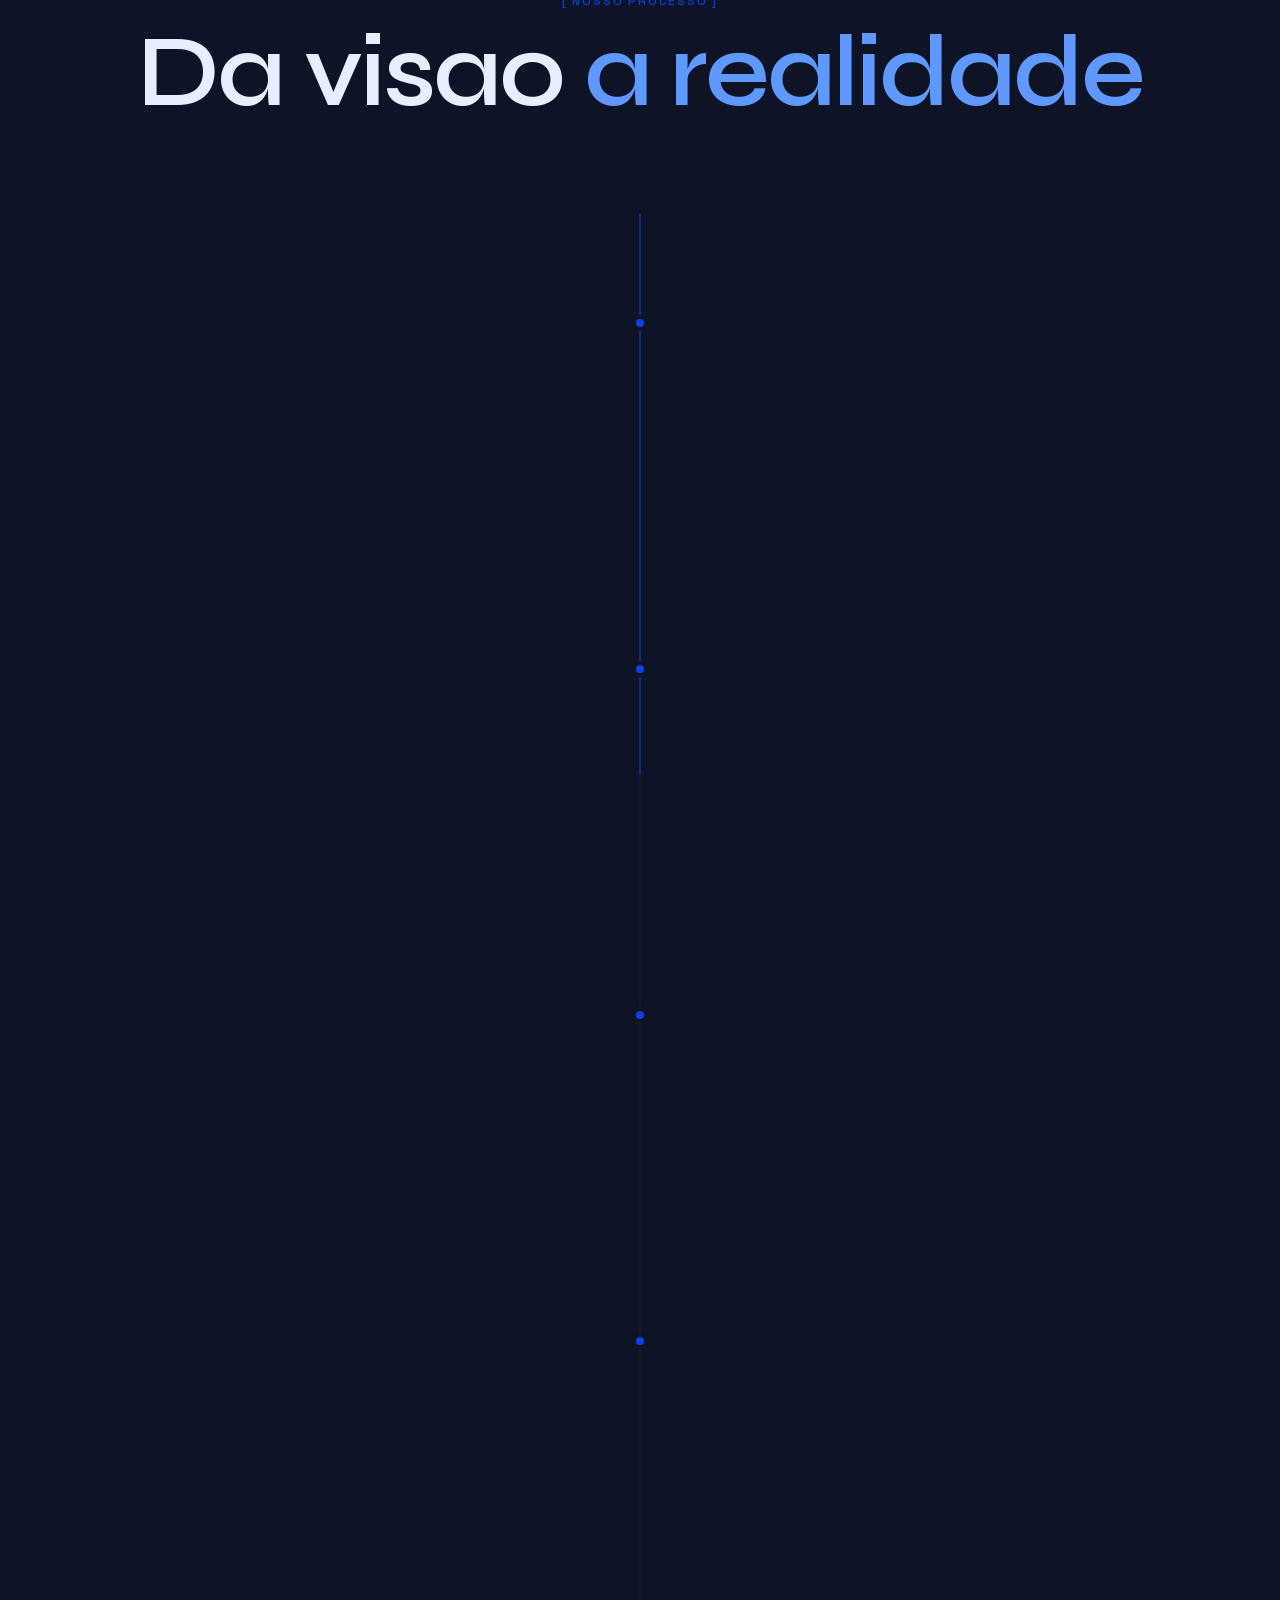
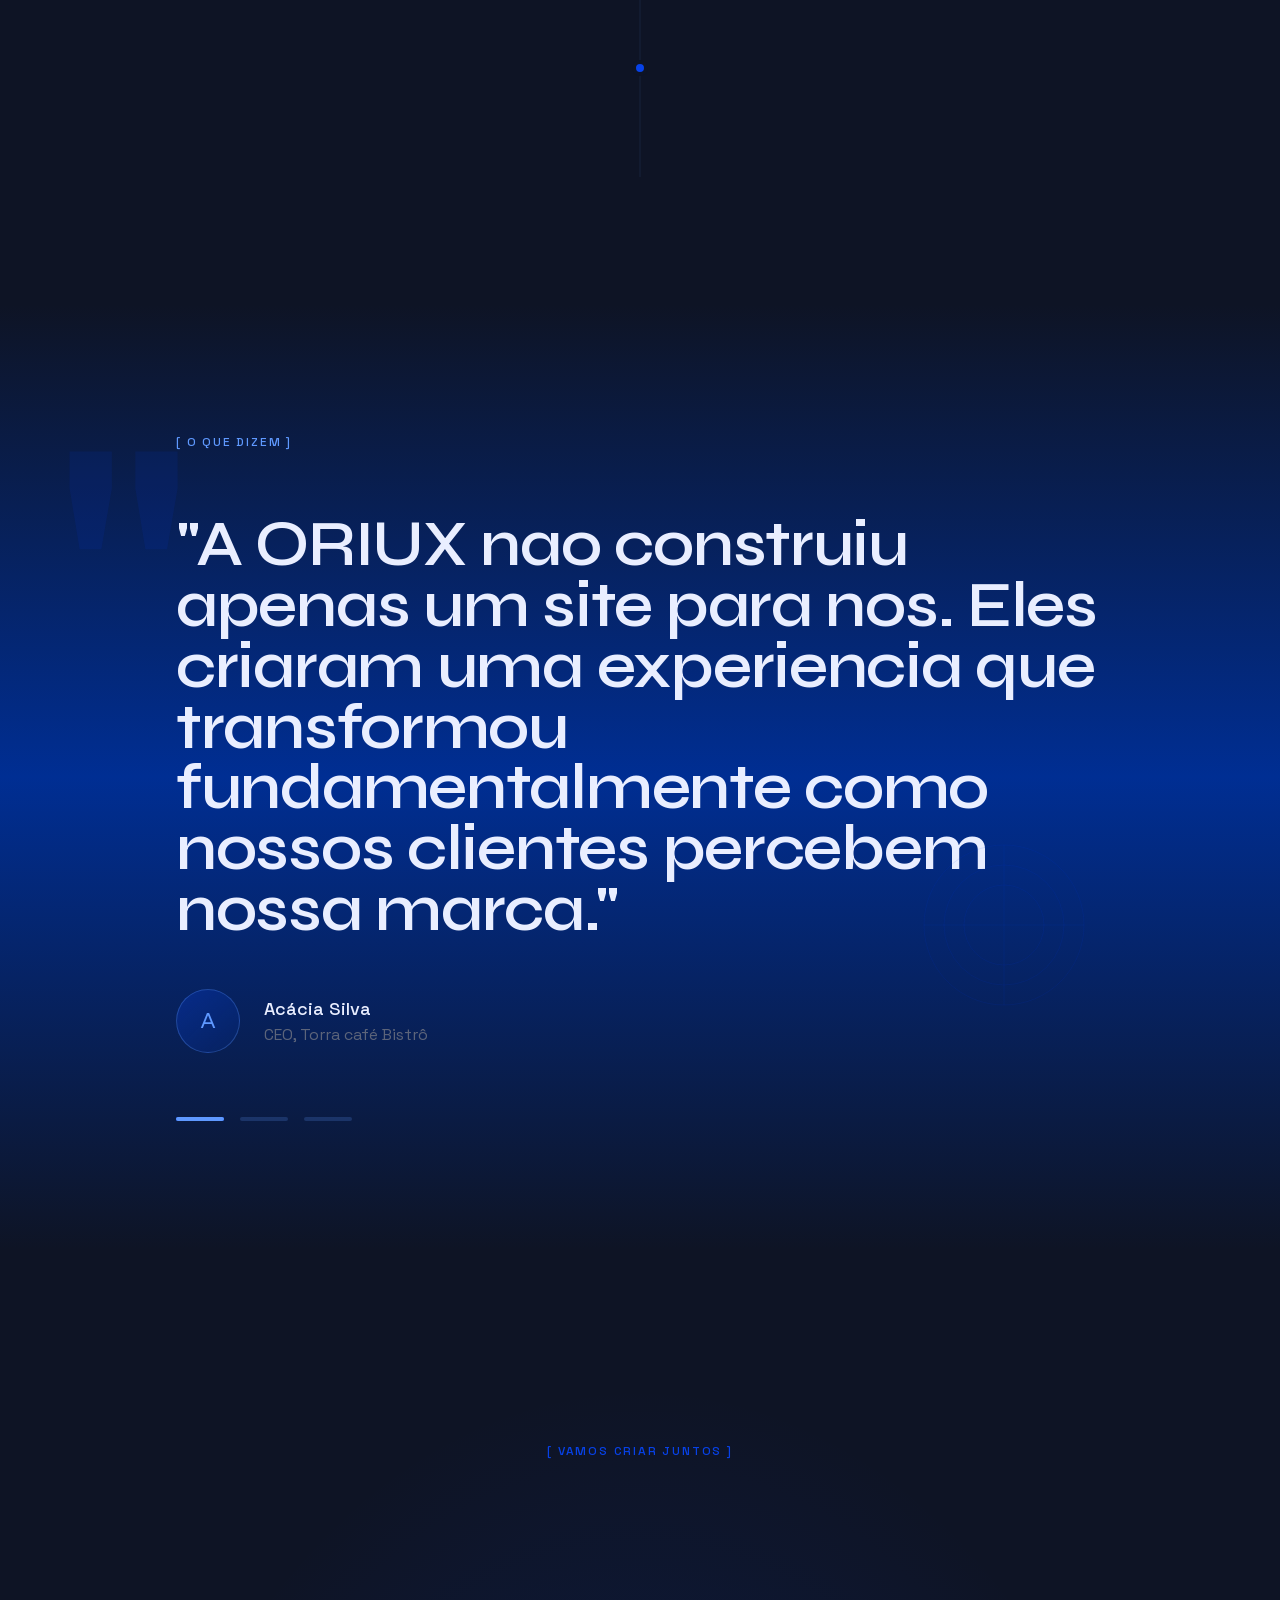
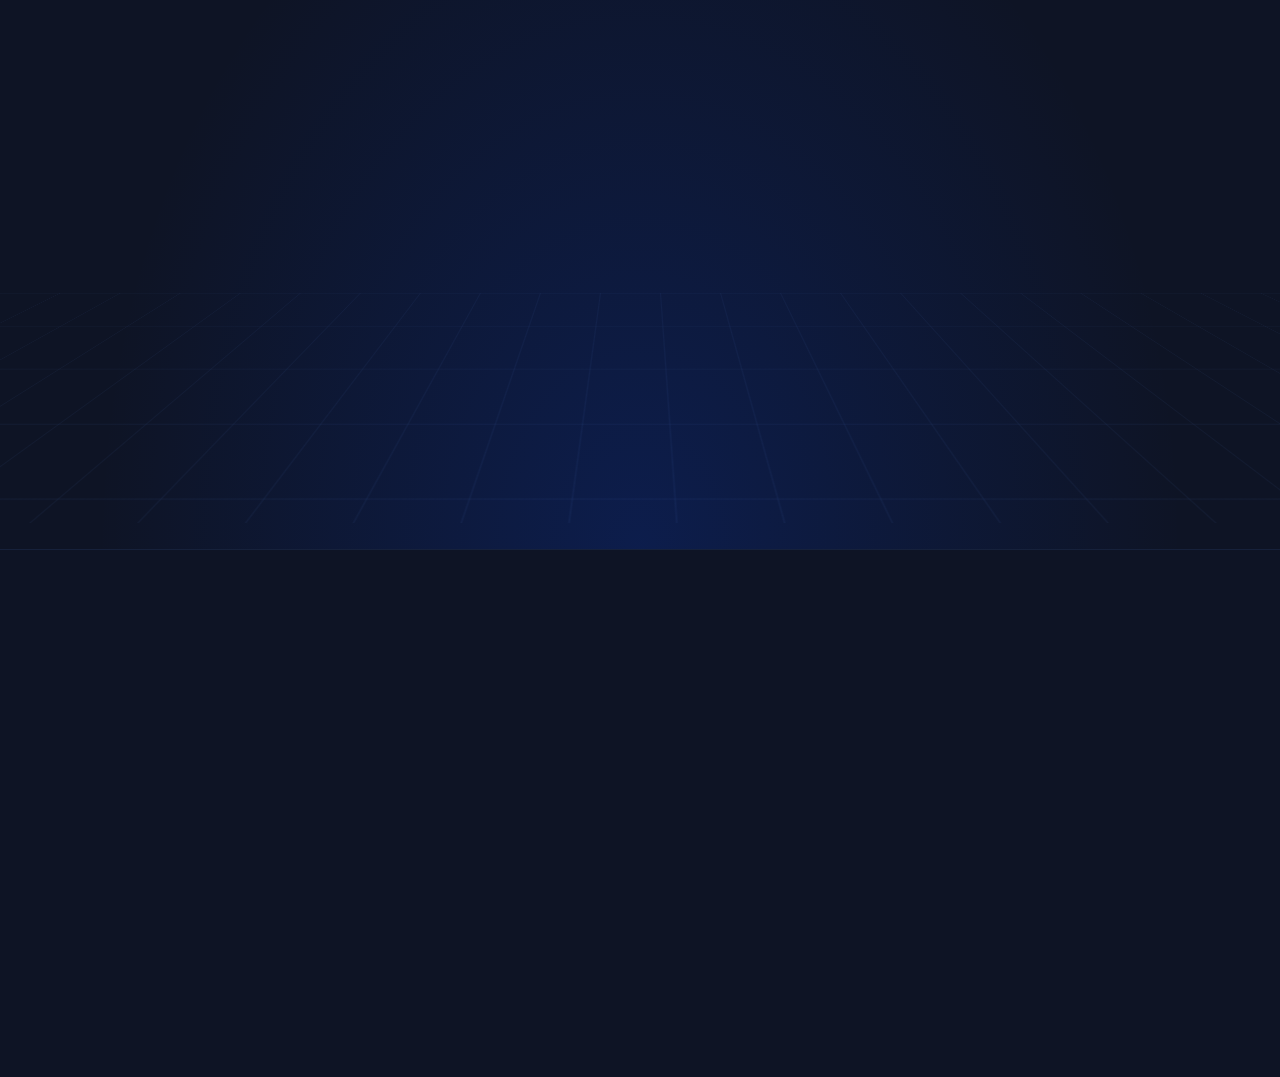
==== commit 79a16f4a: "1.0.5 - Tradução" ====
--- a/index.html
+++ b/index.html
@@ -924,6 +924,350 @@
       });
     });
   </script>
+
+<script>
+(function() {
+  const LANG_KEY = 'site_lang';
+  
+  // Dicionário PT → EN (com todos os textos do site)
+  const dict = {
+    // NAVEGAÇÃO
+    "Sobre": "About",
+    "Servicos": "Services",
+    "Trabalhos": "Projects",
+    "Processo": "Process",
+    "Clientes": "Clients",
+    "Fale Conosco": "Contact Us",
+    
+    // HERO
+    "Estudio de Desenvolvimento Web Criativo": "Creative Web Development Studio",
+    "Criamos experiencias digitais imersivas que transcendem o comum. Onde codigo encontra arte.": "We create immersive digital experiences that transcend the ordinary. Where code meets art.",
+    "Role para explorar": "Scroll to explore",
+    
+    // ABOUT
+    "[ Sobre Nos ]": "[ About Us ]",
+    "NaORIUX,acreditamosqueumsitedevesermaisdoqueapenasumapáginanainternet.": "At ORIUX, we believe that a website should be more than just a page on the internet.",
+    "Criamos experiências digitais modernas que elevam o nível da sua marca, aumentam sua credibilidade e fazem seu negócio parecer muito mais profissional.": "We create modern digital experiences that elevate your brand, increase credibility, and make your business look far more professional.",
+    "Combinamos design, desenvolvimento e animações avançadas para entregar sites que realmente se destacam da concorrência.": "We combine design, development and advanced animations to deliver websites that truly stand out from the competition.",
+    
+    // STATS
+    "23": "23",
+    "Projetos Entregues": "Delivered Projects",
+    "3": "3",
+    "Certificações": "Certifications",
+    "Anos de Experiencia": "Years of Experience",
+    "Parcerias fechadas": "Partnerships",
+    
+    // SERVICES
+    "[ Servicos ]": "[ Services ]",
+    "O que fazemos": "What we do",
+    "Especializamos em criar experiencias digitais que quebram barreiras e desafiam convencões.": "We specialize in creating digital experiences that break barriers and challenge conventions.",
+    
+    // SERVICE 1
+    "01": "01",
+    "Websites Profissionais": "Professional Websites",
+    "Sites modernos, rápidos e responsivos que elevam a imagem da sua empresa.": "Modern, fast and responsive websites that elevate your company's image.",
+    "Site": "Website",
+    "Estrategia UX": "UX Strategy",
+    "Crescimento de Marca": "Brand Growth",
+    
+    // SERVICE 2
+    "02": "02",
+    "Animações e Experiências Interativas": "Animations and Interactive Experiences",
+    "Interfaces animadas e interações que tornam seu site memorável.": "Animated interfaces and interactions that make your website memorable.",
+    "UI/UX Design": "UI/UX Design",
+    "Motion Design": "Motion Design",
+    "Animação": "Animation",
+    
+    // SERVICE 3
+    "03": "03",
+    "Design Estratégico": "Strategic Design",
+    "Cada detalhe é pensado para transmitir profissionalismo e gerar confiança.": "Every detail is designed to convey professionalism and build trust.",
+    "Profissionalismo": "Professionalism",
+    "Marca": "Brand",
+    "Cuidado": "Care",
+    
+    // SERVICE 4
+    "04": "04",
+    "Performance e Otimização": "Performance and Optimization",
+    "Sites rápidos, leves e preparados para oferecer a melhor experiência.": "Fast, lightweight websites ready to offer the best experience.",
+    "Performance": "Performance",
+    "Boas práticas": "Best practices",
+    "Cuidado com usuário": "User care",
+    
+    // SELECTED WORKS
+    "[ Trabalhos Selecionados ]": "[ Selected Works ]",
+    "Projetos que": "Projects that ",
+    "definem": "define",
+    "nosso trabalho": "our work",
+    
+    // PROJECT 1
+    "Hospedagem tecnológica": "Technological Lodging",
+    "Oca da Serra": "Oca da Serra",
+    "Um sistema feito com cuidado para um empreendimento de hospedagens": "A system carefully made for a lodging enterprise",
+    "Ano": "Year",
+    "2025": "2025",
+    
+    // PROJECT 2
+    "Studio de arte criativa": "Creative Art Studio",
+    "Digital Kings": "Digital Kings",
+    "Website animado feito desenvolvido para mostrar os melhores feitos da empresa": "Animated website developed to showcase the company's best achievements",
+    "2026": "2026",
+    
+    // PROJECT 3
+    "Cardápio Digital": "Digital Menu",
+    "Torra Café Bistrô": "Torra Café Bistrô",
+    "Um cardápio digital para melhor visualização tecnológica dos seus produtos": "A digital menu for better technological visualization of your products",
+    "2024": "2024",
+    
+    // PROJECT 4
+    "Site institucional": "Institutional Website",
+    "DusolAgro": "DusolAgro",
+    "Um site feito sob medida para uma empresa do agronegócio": "A custom-made website for an agribusiness company",
+    
+    "Ver Todos os Projetos": "View All Projects",
+    
+    // PROCESS
+    "[ Nosso Processo ]": "[ Our Process ]",
+    "Da": "From",
+    "visao": "vision",
+    "a": "to",
+    "realidade": "reality",
+    "Descoberta": "Discovery",
+    "Entender": "Understand",
+    "Mergulhamos no seu mundo. Pesquisa, entrevistas e imersao profunda na sua visao.": "We dive into your world. Research, interviews and deep immersion in your vision.",
+    "Ideacao": "Ideation",
+    "Conceituar": "Conceptualize",
+    "Ideias ganham forma atraves de wireframes, moodboards e exploracao criativa.": "Ideas take shape through wireframes, mood boards and creative exploration.",
+    "Design": "Design",
+    "Visualizar": "Visualize",
+    "Designs de alta fidelidade que dao vida a visao com atencao meticulosa aos detalhes.": "High-fidelity designs that bring the vision to life with meticulous attention to detail.",
+    "Desenvolvimento": "Development",
+    "Construir": "Build",
+    "Codigo limpo, animacoes suaves e implementacao pixel-perfect.": "Clean code, smooth animations and pixel-perfect implementation.",
+    "Lancamento": "Launch",
+    "Entregar": "Deliver",
+    "Testes, otimizacao e um lancamento impecavel no mundo digital.": "Testing, optimization and a flawless launch into the digital world.",
+    
+    // TESTIMONIAL
+    "[ O que dizem ]": "[ What they say ]",
+    "A ORIUX nao construiu apenas um site para nos. Eles criaram uma experiencia que transformou fundamentalmente como nossos clientes percebem nossa marca.": "ORIUX didn't just build a website for us. They created an experience that fundamentally transformed how our clients perceive our brand.",
+    "A": "A",
+    "Acácia Silva": "Acacia Silva",
+    "CEO, Torra café Bistrô": "CEO, Torra café Bistrô",
+    
+    "Quando escolhemos a ORIUX para essa parceria foi pela coerência, dedicação e profissionalismo. Foi super profissional, e era exatamente o que buscávamos para agregar a nossa empresa.": "When we chose ORIUX for this partnership, it was because of their coherence, dedication, and professionalism. It was super professional, and it was exactly what we were looking for to add to our company.",
+    "A": "A",
+    "Thaísa Carvalho": "Thaísa Carvalho",
+    "CEO, Oca da Serra": "CEO, Oca da Serra",
+
+
+    "Decidimos apostar na Oriux pela integridade e pelo esforço que eles colocam em cada detalhe. O trabalho entregue foi extremamente qualificado, alinhando-se perfeitamente aos valores que desejamos somar ao nosso negócio.": "We decided to bet on Oriux for their integrity and the effort they put into every detail. The work delivered was extremely qualified, perfectly aligning with the values we want to add to our business.",
+    "R": "R",
+    "Rogério Passos": "Rogério Passos",
+    "CEO, Studio kings": "CEO, Studio kings",
+
+    // CTA
+    "[ Vamos Criar Juntos ]": "[ Let's Create Together ]",
+    "Pronto para": "Ready to",
+    "transformar?": "transform?",
+    "Iniciar Projeto": "Start Project",
+    "ou envie um email para": "or send an email to",
+    
+    // FOOTER
+    "O": "O",
+    "ORIUX": "ORIUX",
+    "Estudio Criativo": "Creative Studio",
+    "Hora Local": "Local Time",
+    "18:41": "18:41",
+    "Localizado em": "Located in",
+    "Paraiba, BR": "Paraiba, BR",
+    "Navegacao": "Navigation",
+    "Estrategia": "Strategy",
+    "Motion": "Motion",
+    "Social": "Social",
+    "Twitter": "Twitter",
+    "Instagram": "Instagram",
+    "LinkedIn": "LinkedIn",
+    "Contato": "Contact",
+    "+55 83 996607709": "+55 83 996607709",
+    "© 2026 ORIUX. Todos os direitos reservados.": "© 2026 ORIUX. All rights reserved.",
+    "Politica de Privacidade": "Privacy Policy",
+    "Termos de Uso": "Terms of Use"
+  };
+
+  // Armazena textos originais
+  function saveOriginalTexts() {
+    // Elementos principais
+    const elements = document.querySelectorAll('h1, h2, h3, h4, p, span, a, .label, .display-lg, .display-md, .body-lg, .stat-number, button, .project-meta span, .project-title');
+    
+    elements.forEach(el => {
+      if (!el.hasAttribute('data-original') && el.childNodes.length === 1 && el.childNodes[0].nodeType === 3) {
+        el.setAttribute('data-original', el.innerText);
+      }
+    });
+    
+    // Nós de texto
+    const walker = document.createTreeWalker(
+      document.body,
+      NodeFilter.SHOW_TEXT,
+      {
+        acceptNode: function(node) {
+          if (node.parentElement.tagName === 'SCRIPT' || node.parentElement.tagName === 'STYLE') {
+            return NodeFilter.FILTER_REJECT;
+          }
+          if (node.nodeValue.trim() === '') {
+            return NodeFilter.FILTER_REJECT;
+          }
+          return NodeFilter.FILTER_ACCEPT;
+        }
+      }
+    );
+
+    const textNodes = [];
+    while (walker.nextNode()) textNodes.push(walker.currentNode);
+    
+    textNodes.forEach(node => {
+      const parent = node.parentElement;
+      if (parent && !parent.hasAttribute('data-original')) {
+        parent.setAttribute('data-original', node.nodeValue);
+      }
+    });
+  }
+
+  // Traduz um elemento específico
+  function translateElement(el, lang) {
+    if (lang === 'en') {
+      const original = el.getAttribute('data-original') || el.innerText;
+      const translation = dict[original.trim()];
+      if (translation && el.innerText !== translation) {
+        el.innerText = translation;
+      }
+    } else {
+      const original = el.getAttribute('data-original');
+      if (original && el.innerText !== original) {
+        el.innerText = original;
+      }
+    }
+  }
+
+  // Tradução principal
+  function translatePage(lang) {
+    // Elementos HTML comuns
+    const elements = document.querySelectorAll('h1, h2, h3, h4, p, span, a, .label, .display-lg, .display-md, .body-lg, .stat-number, button, .project-meta span, .project-title, blockquote');
+    
+    elements.forEach(el => {
+      if (el.childNodes.length === 1 && el.childNodes[0].nodeType === 3) {
+        translateElement(el, lang);
+      }
+    });
+    
+    // Nós de texto
+    const walker = document.createTreeWalker(
+      document.body,
+      NodeFilter.SHOW_TEXT,
+      {
+        acceptNode: function(node) {
+          if (node.parentElement.tagName === 'SCRIPT' || node.parentElement.tagName === 'STYLE') {
+            return NodeFilter.FILTER_REJECT;
+          }
+          if (node.nodeValue.trim() === '') {
+            return NodeFilter.FILTER_REJECT;
+          }
+          return NodeFilter.FILTER_ACCEPT;
+        }
+      }
+    );
+
+    const textNodes = [];
+    while (walker.nextNode()) textNodes.push(walker.currentNode);
+    
+    textNodes.forEach(node => {
+      const parent = node.parentElement;
+      const original = parent.getAttribute('data-original') || node.nodeValue;
+      
+      if (lang === 'en') {
+        const translation = dict[original.trim()];
+        if (translation && node.nodeValue.trim() !== translation) {
+          node.nodeValue = translation;
+        }
+      } else {
+        const restored = parent.getAttribute('data-original');
+        if (restored && node.nodeValue !== restored) {
+          node.nodeValue = restored;
+        }
+      }
+    });
+
+    localStorage.setItem(LANG_KEY, lang);
+  }
+
+  // Observer para lidar com re-renders
+  let timeout = null;
+  const observer = new MutationObserver(() => {
+    if (timeout) clearTimeout(timeout);
+    timeout = setTimeout(() => {
+      const lang = localStorage.getItem(LANG_KEY) || 'pt';
+      if (lang === 'en') {
+        translatePage('en');
+      }
+    }, 100);
+  });
+
+  // Botão flutuante
+  function createButton() {
+    const btn = document.createElement('button');
+    btn.id = 'lang-switcher';
+    btn.style.position = 'fixed';
+    btn.style.bottom = '20px';
+    btn.style.right = '20px';
+    btn.style.zIndex = '999999';
+    btn.style.padding = '12px 16px';
+    btn.style.background = '#0742e8';
+    btn.style.color = '#fff';
+    btn.style.border = 'none';
+    btn.style.borderRadius = '12px';
+    btn.style.cursor = 'pointer';
+    btn.style.fontWeight = 'bold';
+    btn.style.boxShadow = '0 10px 30px rgba(0,0,0,0.3)';
+    btn.style.fontSize = '14px';
+
+    const currentLang = localStorage.getItem(LANG_KEY) || 'pt';
+    btn.innerText = currentLang === 'pt' ? 'PT' : 'EN';
+
+    btn.onclick = () => {
+      const current = localStorage.getItem(LANG_KEY) || 'pt';
+      const next = current === 'pt' ? 'en' : 'pt';
+      translatePage(next);
+      btn.innerText = next === 'pt' ? 'PT' : 'EN';
+    };
+
+    document.body.appendChild(btn);
+    return btn;
+  }
+
+  // Inicialização
+  function init() {
+    saveOriginalTexts();
+    createButton();
+    
+    observer.observe(document.body, {
+      childList: true,
+      subtree: true,
+      characterData: true
+    });
+
+    const savedLang = localStorage.getItem(LANG_KEY) || 'pt';
+localStorage.setItem(LANG_KEY, 'pt');
+    if (savedLang === 'en') {
+      setTimeout(() => translatePage('en'), 200);
+    }
+  }
+
+  // Aguarda o DOM estar pronto
+ window.addEventListener('load', init);
+})();
+</script>
 </body>
 
 </html>
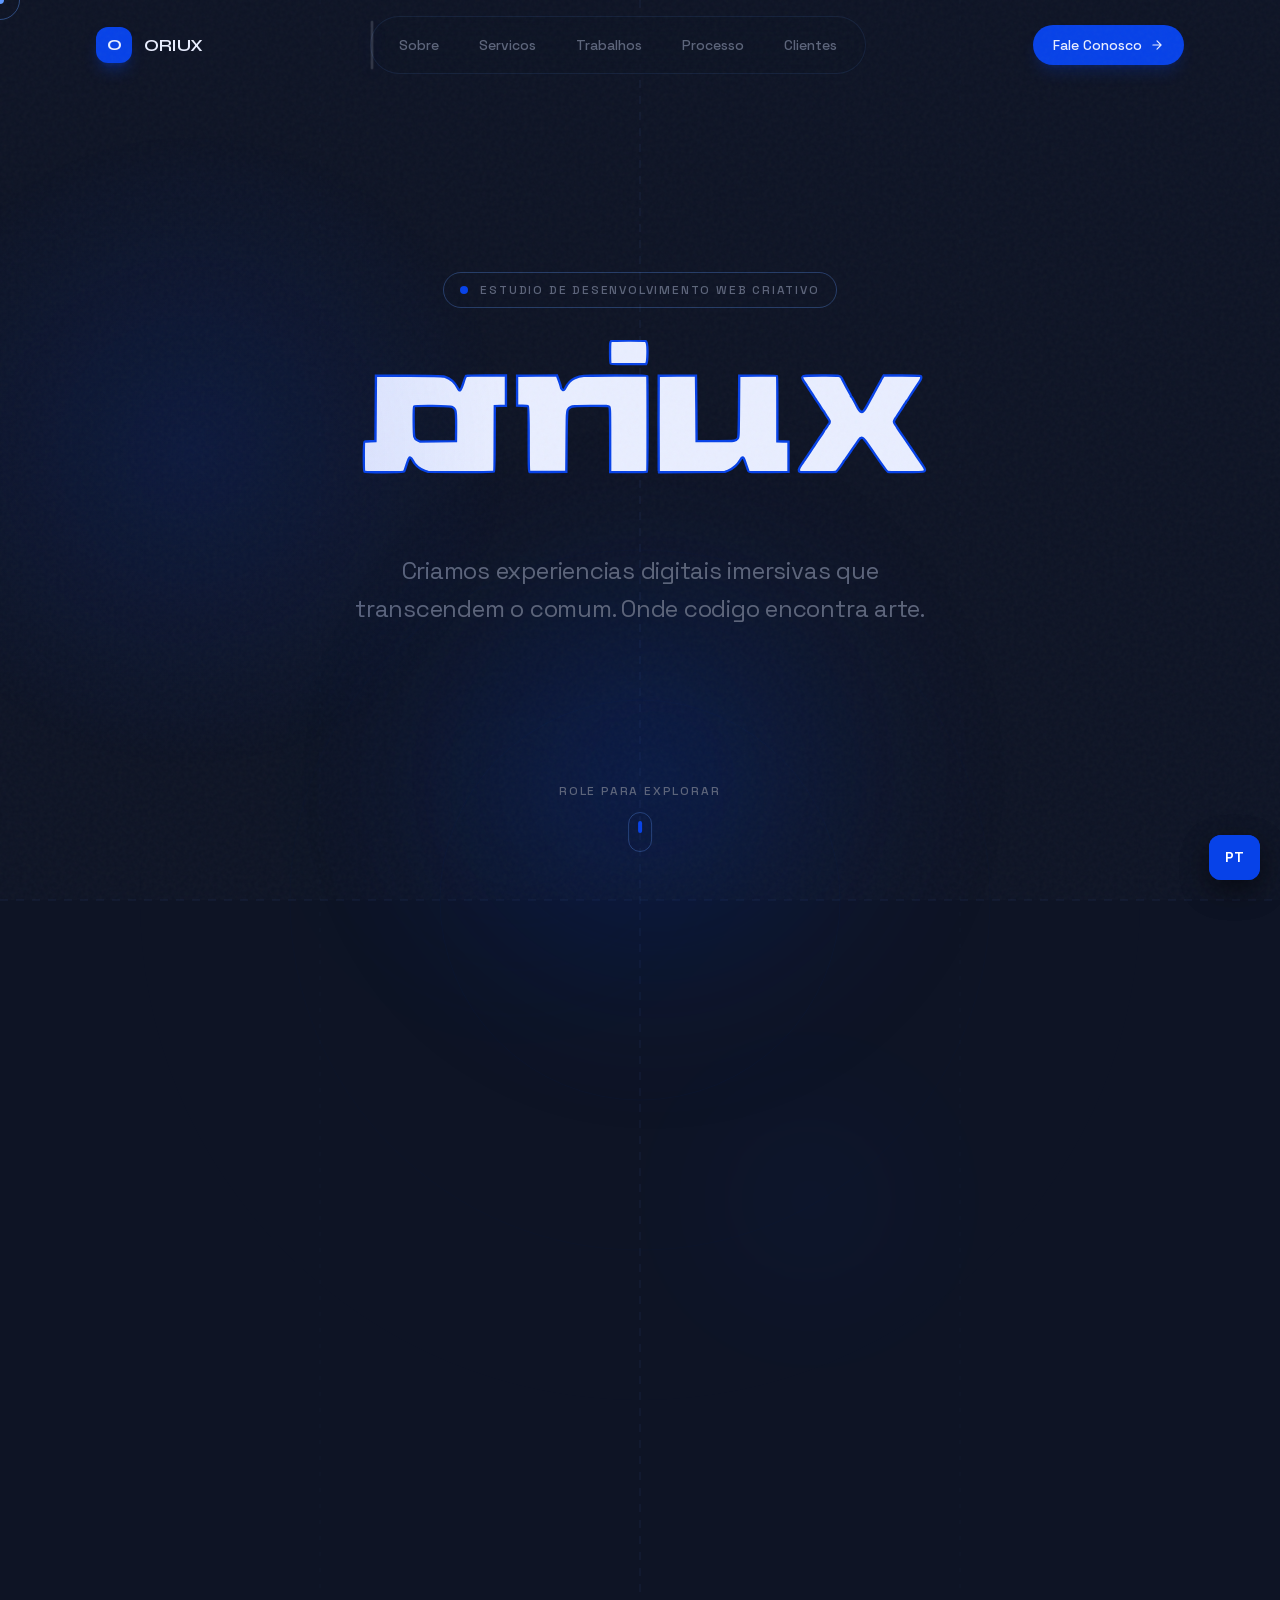
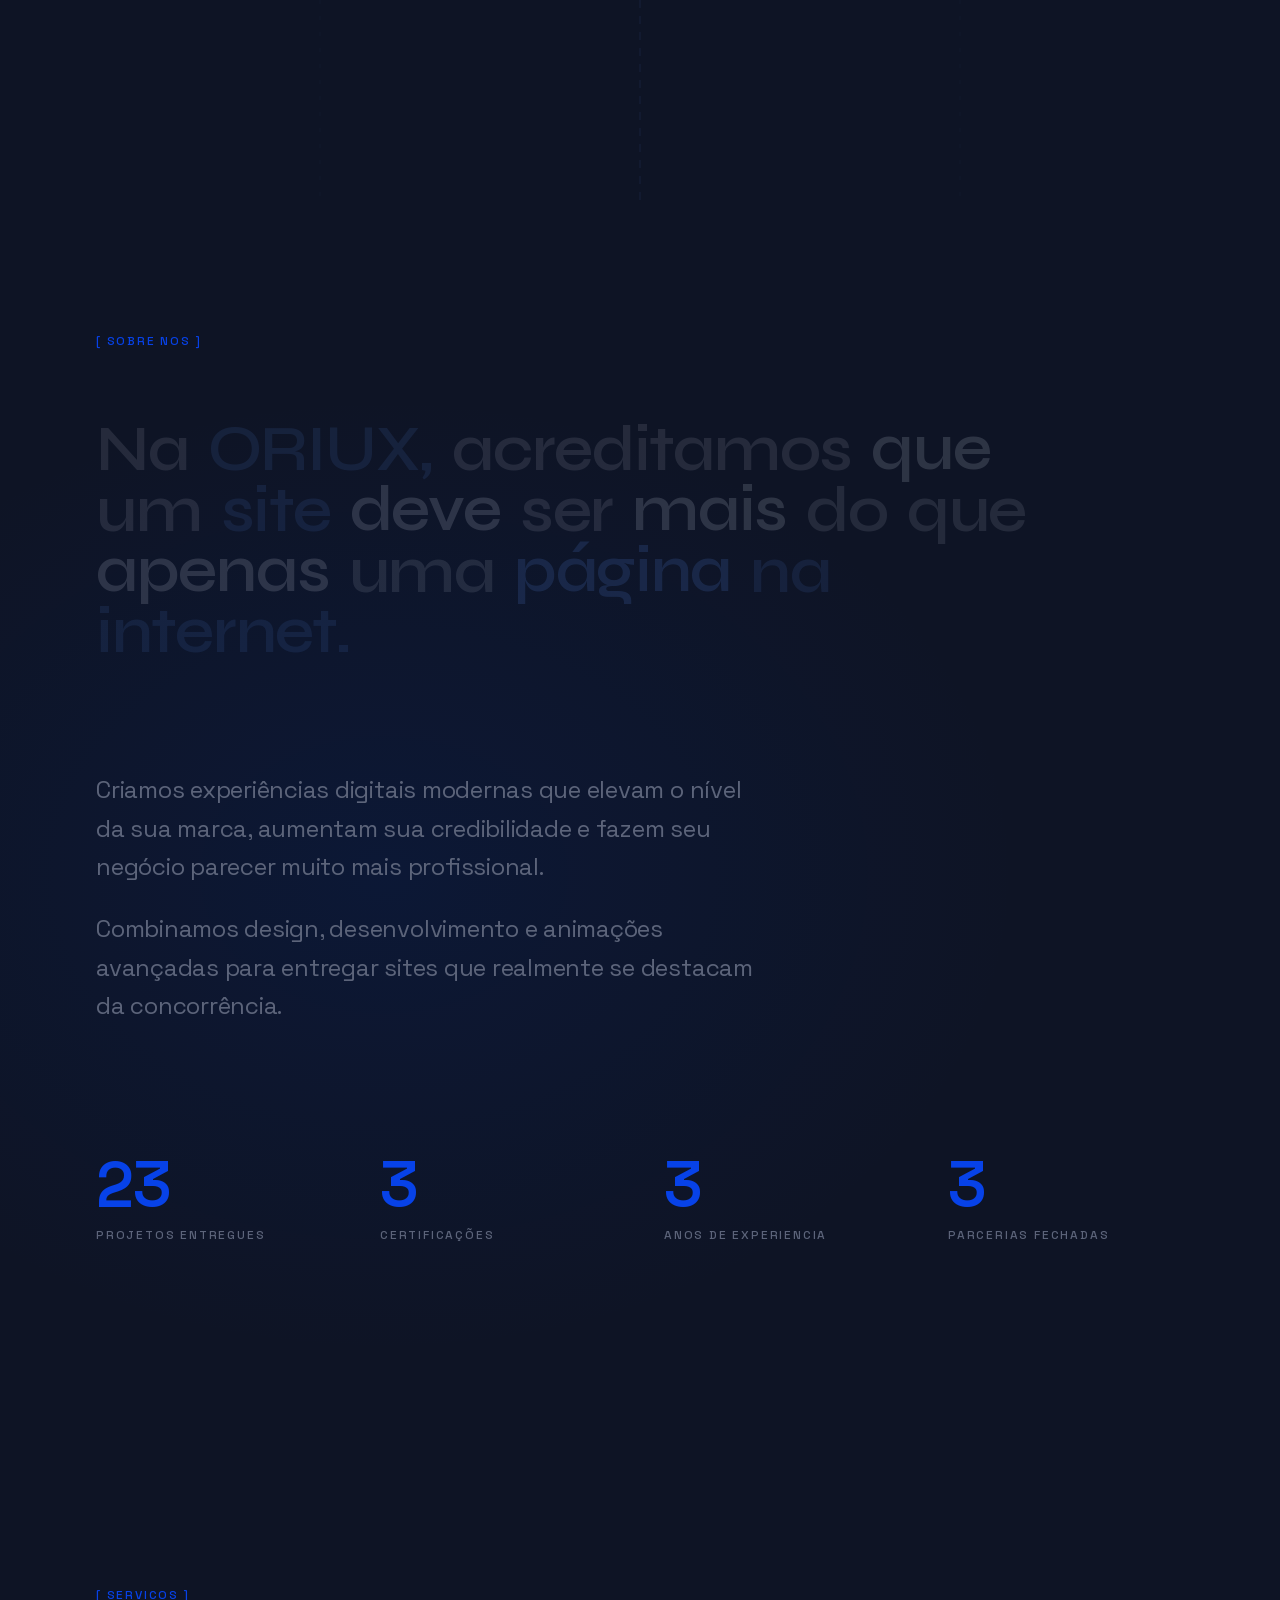
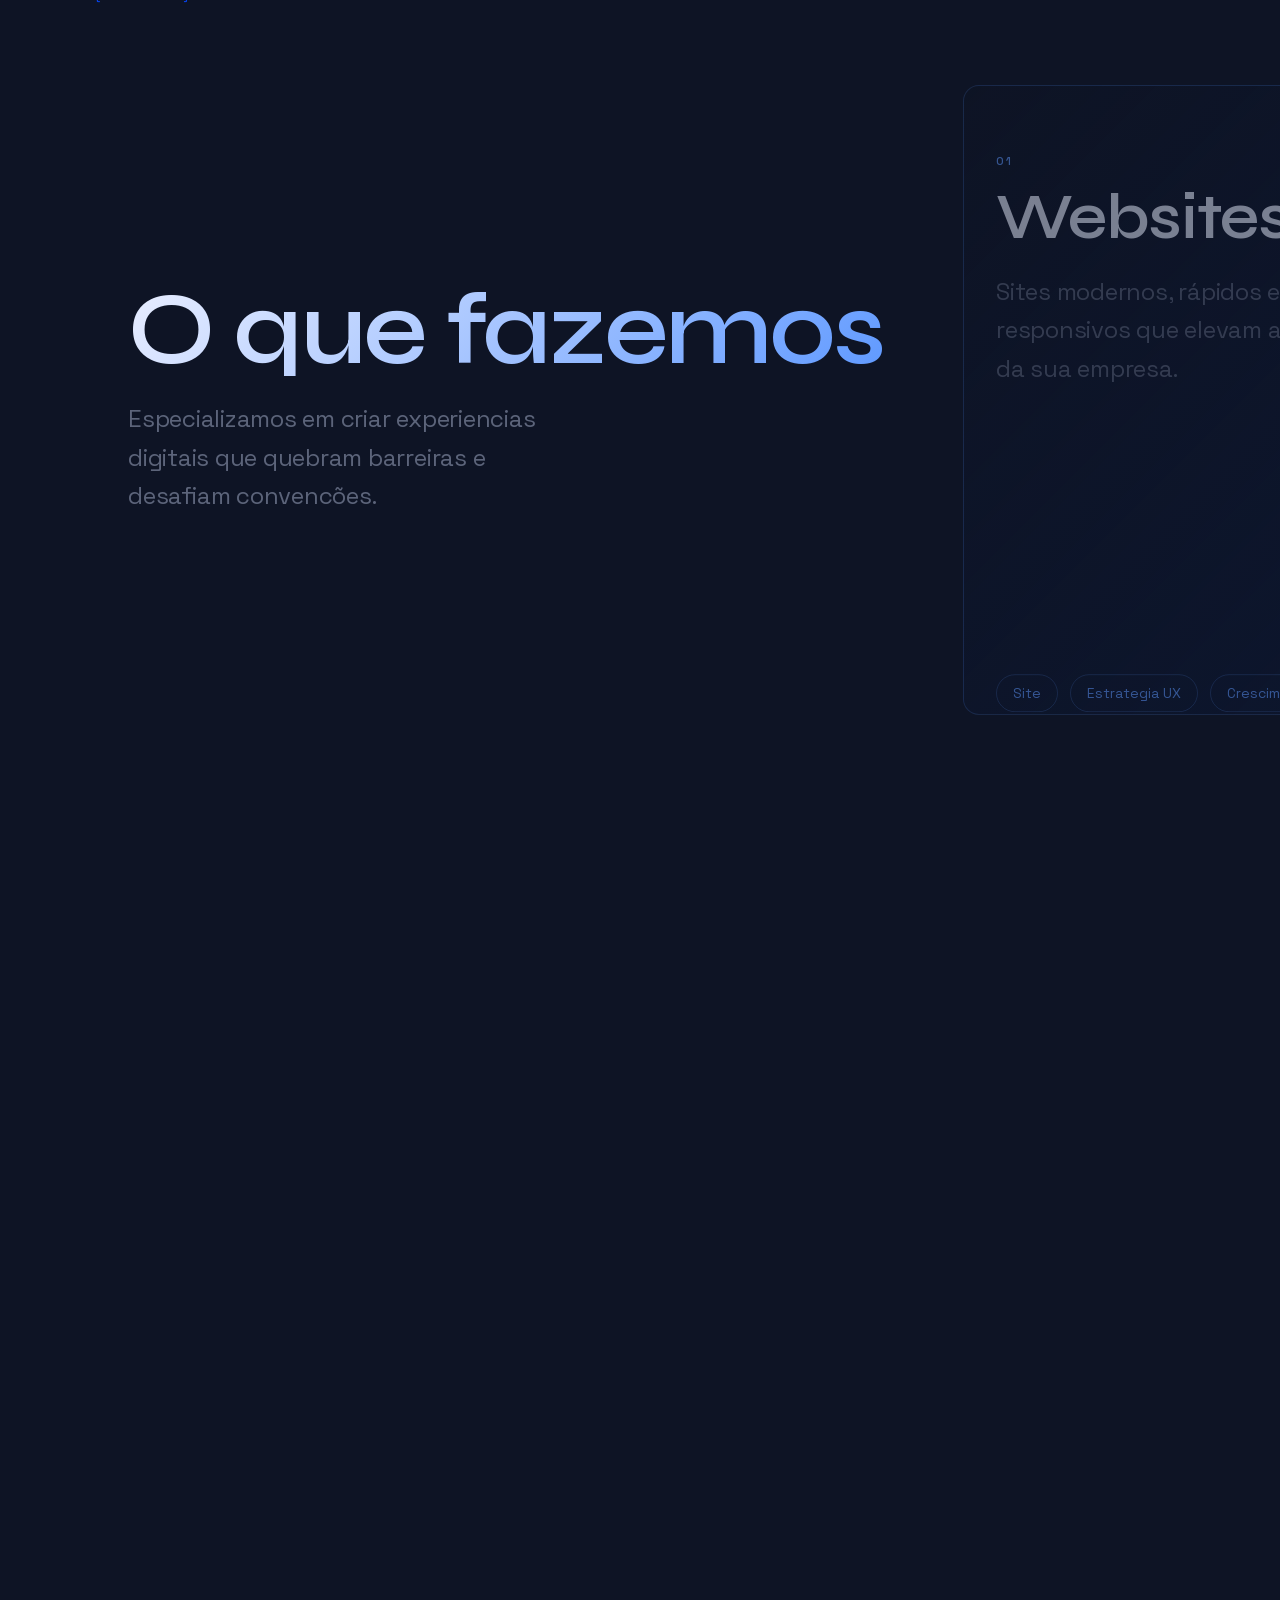
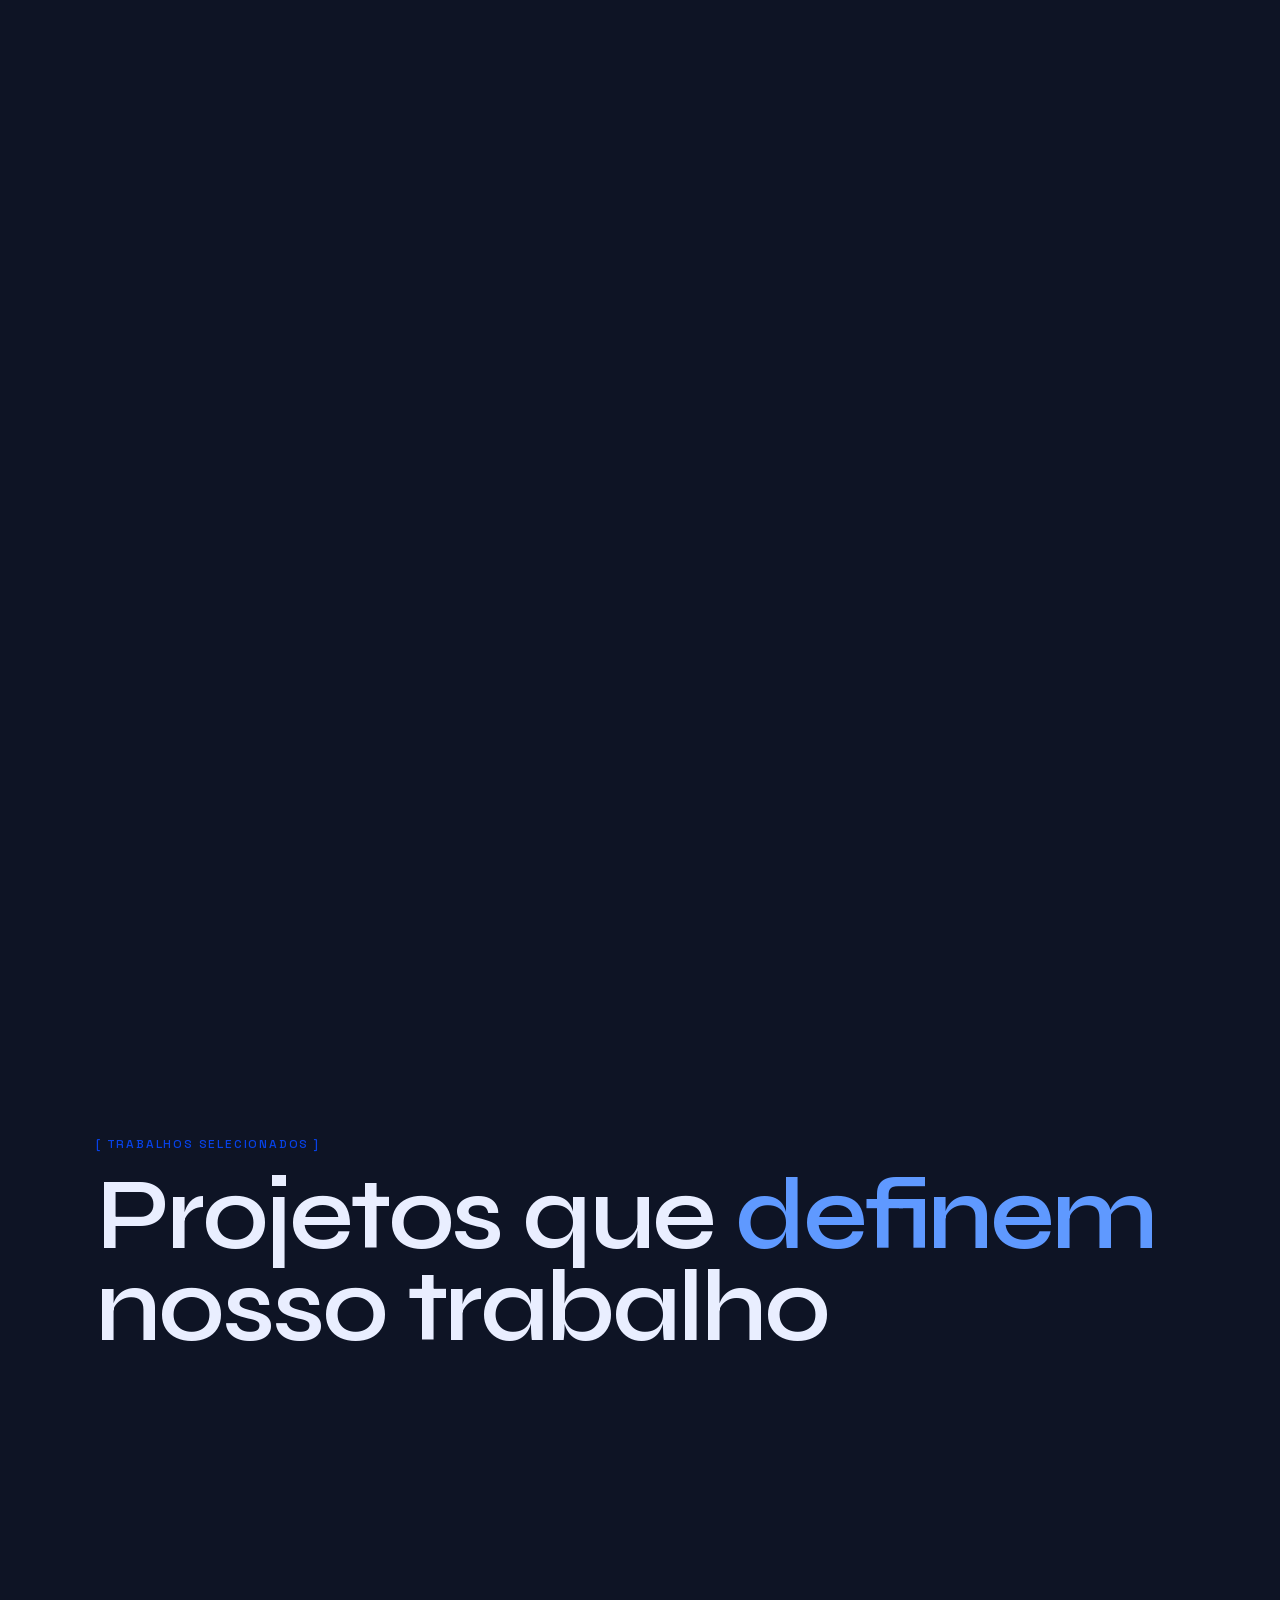
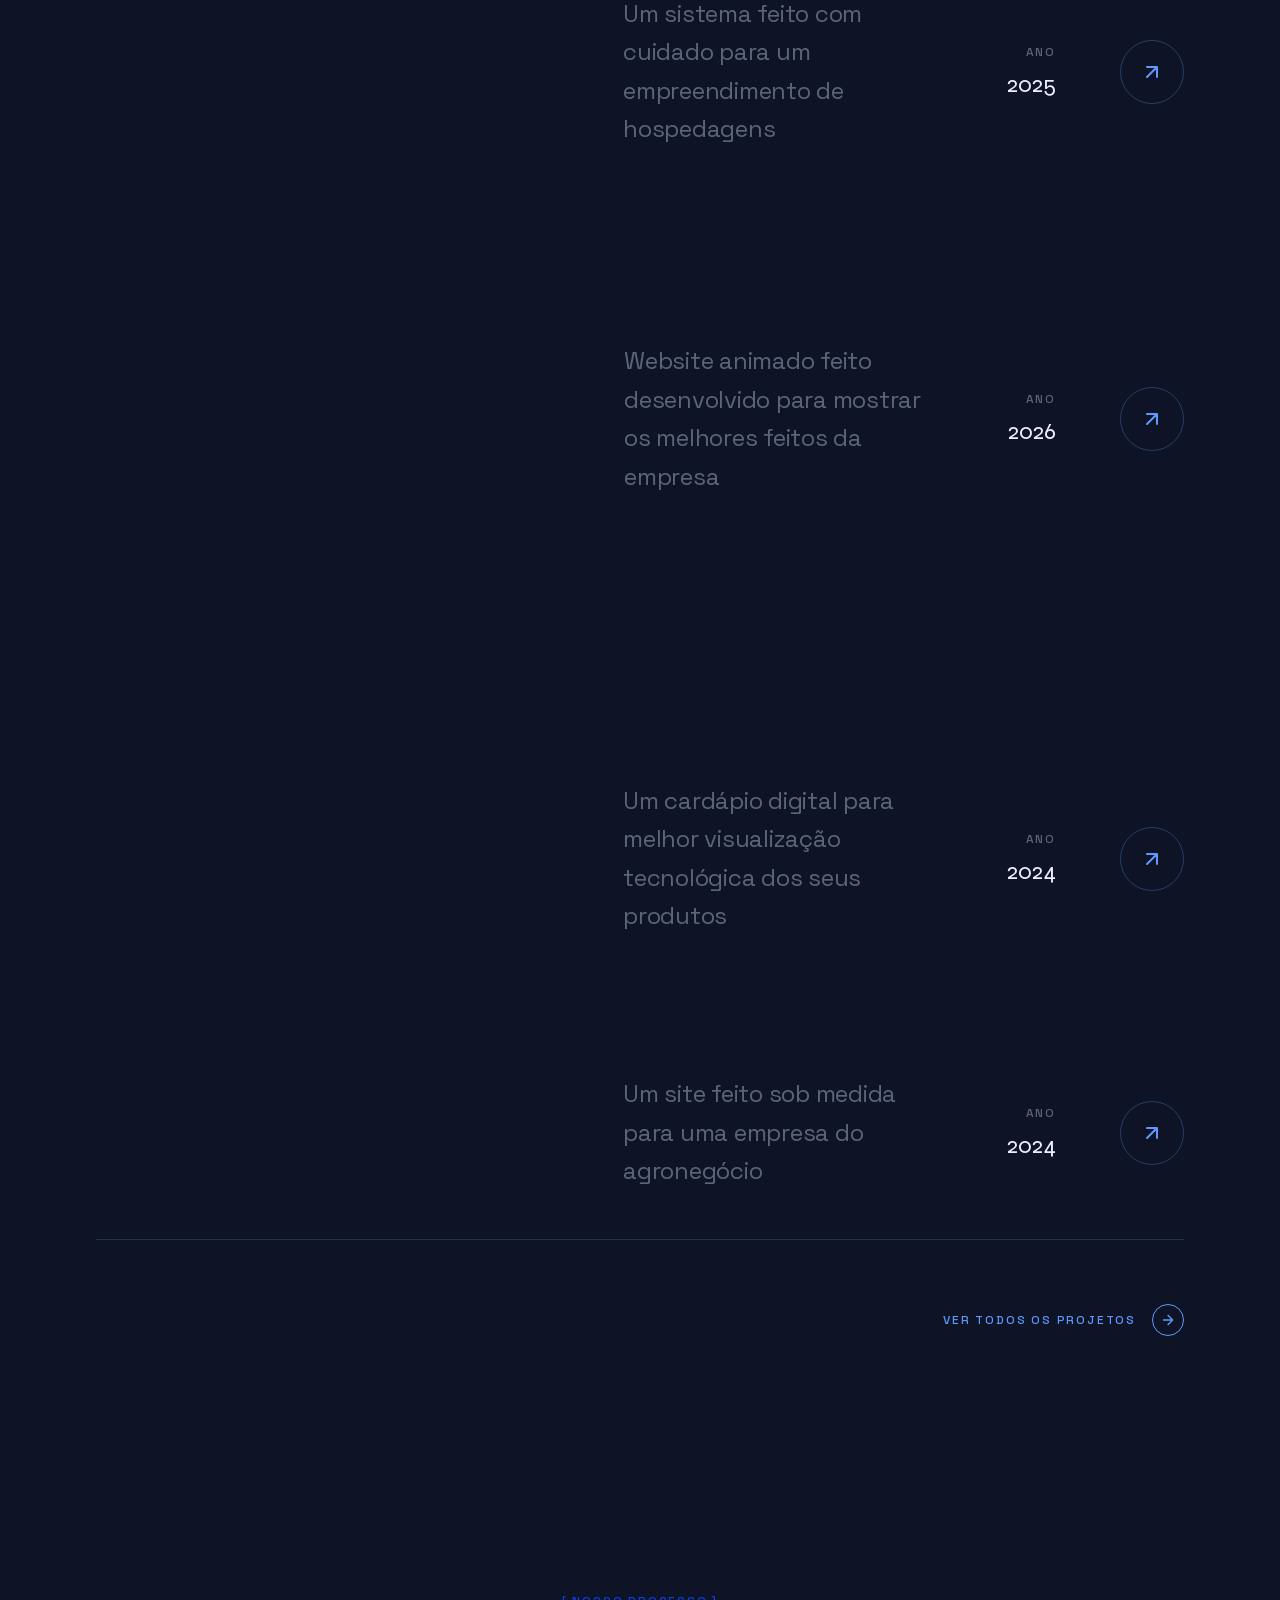
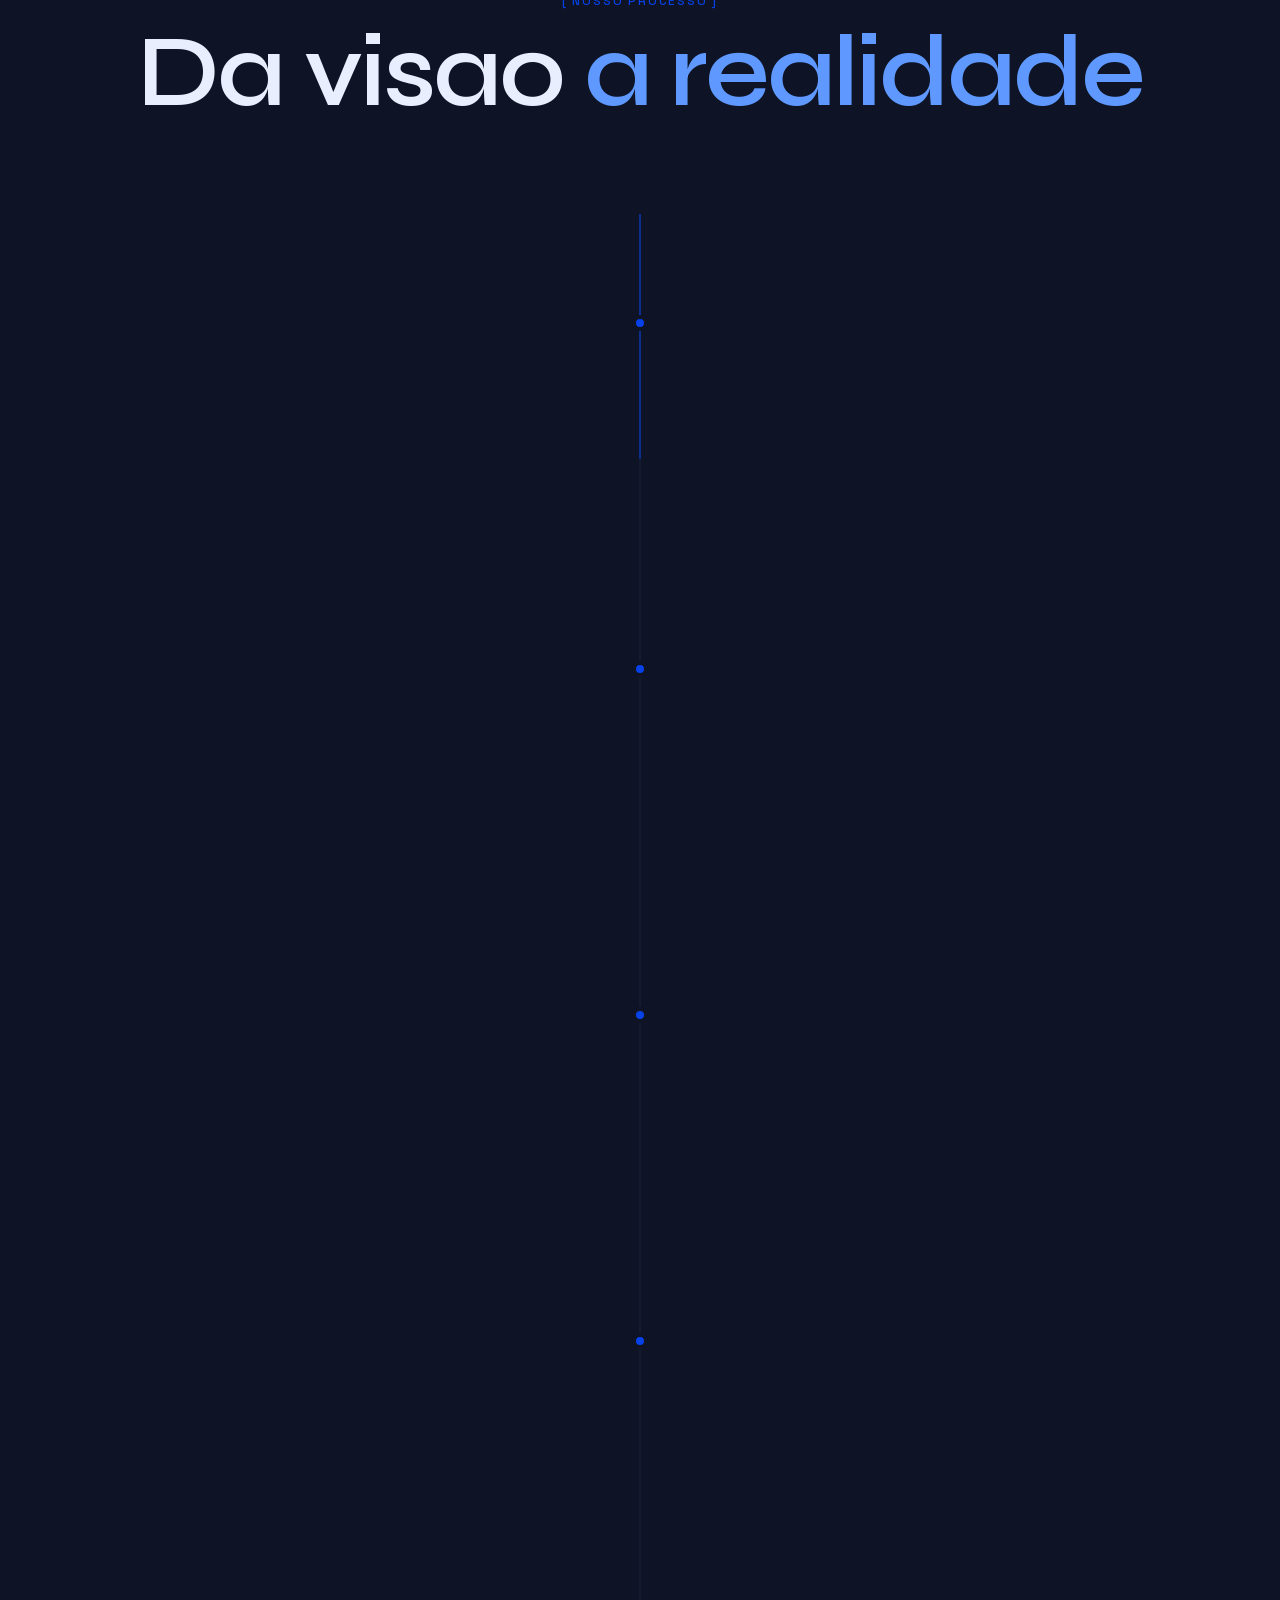
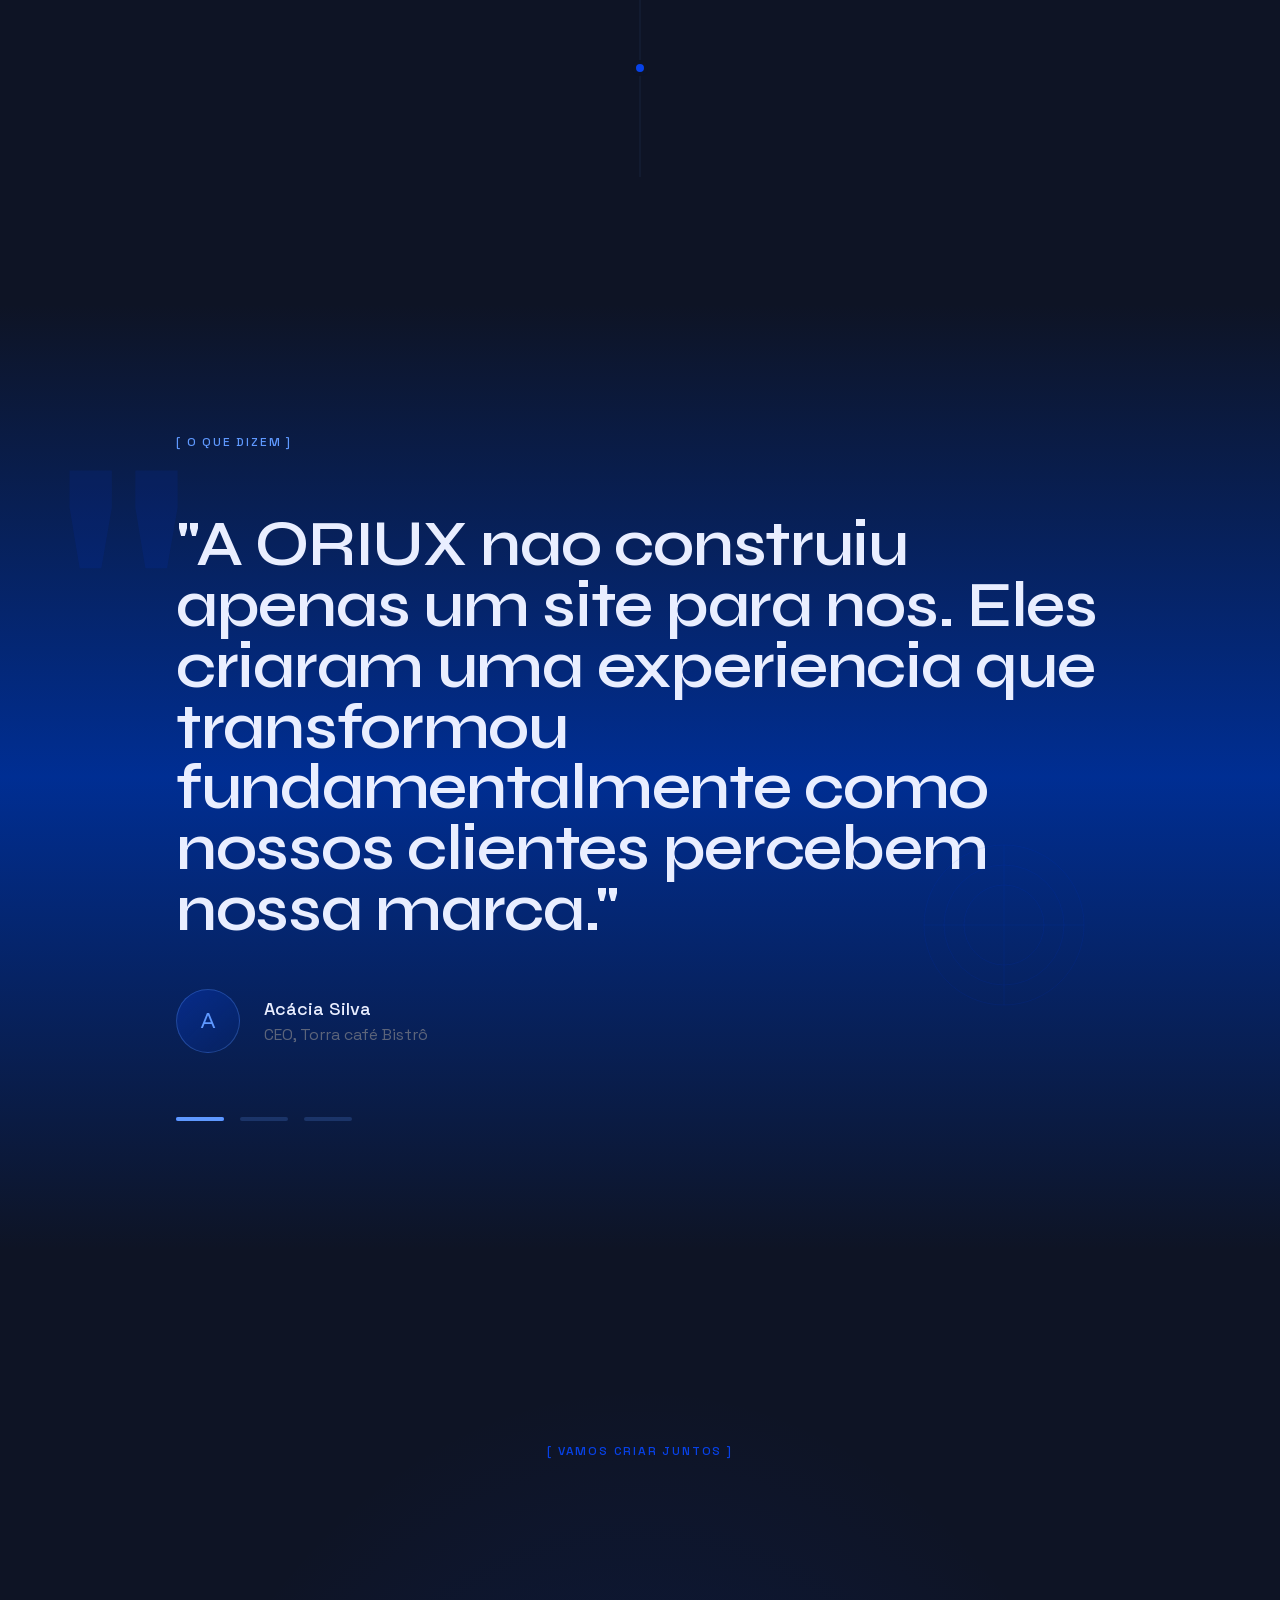
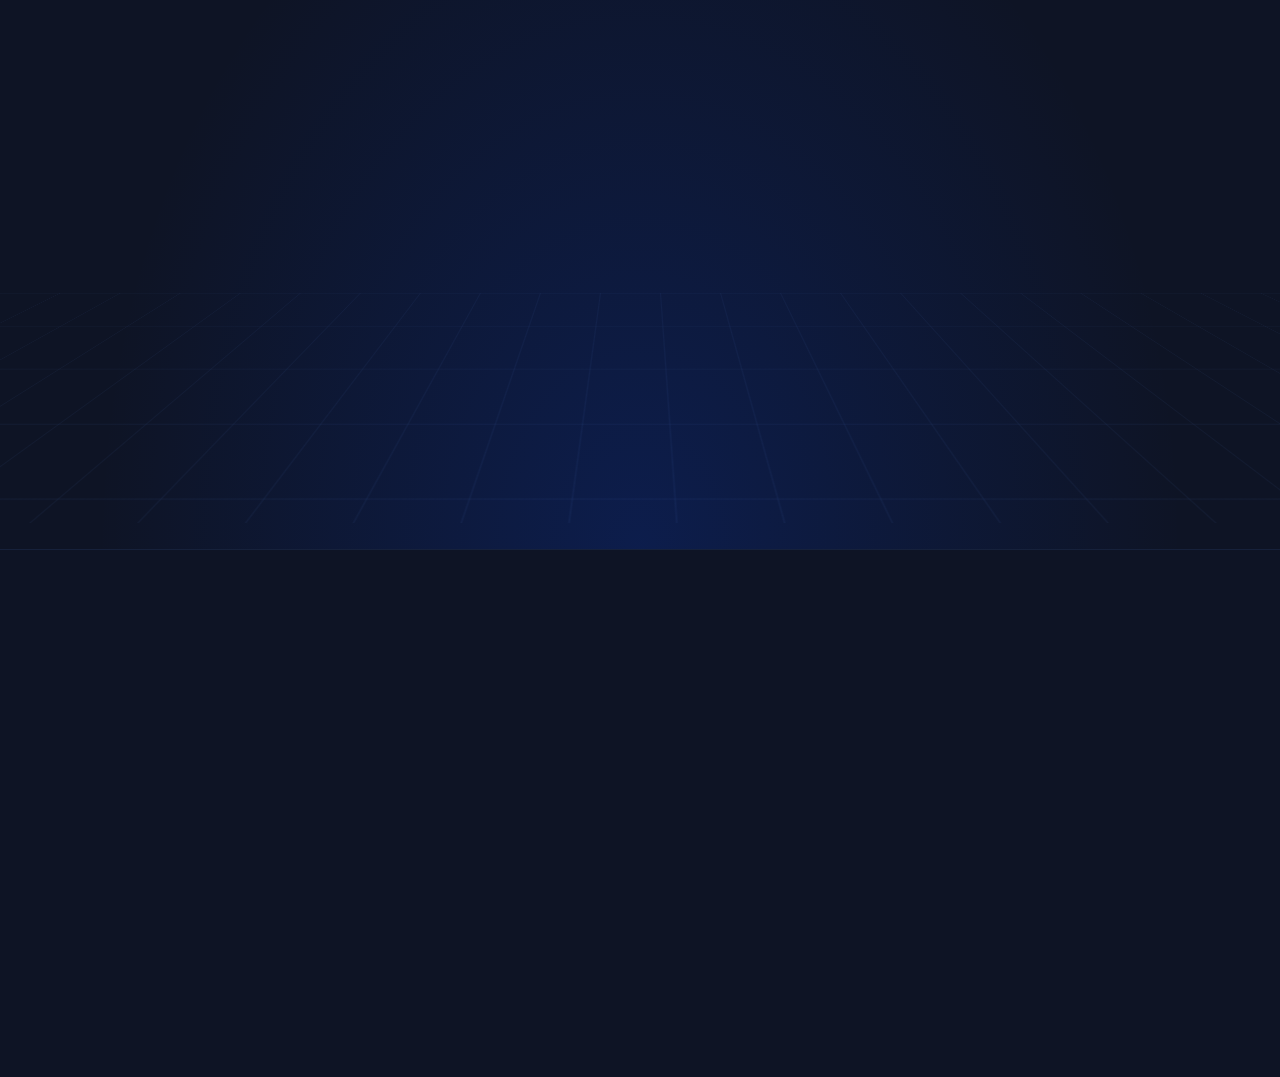
==== commit 33eb84ce: "1.0.5 - correção de bugs" ====
--- a/index.html
+++ b/index.html
@@ -1248,21 +1248,31 @@
 
   // Inicialização
   function init() {
-    saveOriginalTexts();
+  saveOriginalTexts();
+
+  // tenta criar o botão várias vezes
+  let tries = 0;
+  const interval = setInterval(() => {
     createButton();
-    
-    observer.observe(document.body, {
-      childList: true,
-      subtree: true,
-      characterData: true
-    });
-
-    const savedLang = localStorage.getItem(LANG_KEY) || 'pt';
-localStorage.setItem(LANG_KEY, 'pt');
-    if (savedLang === 'en') {
-      setTimeout(() => translatePage('en'), 200);
+    tries++;
+
+    if (tries > 10) { // tenta por ~20s (10x * 2s)
+      clearInterval(interval);
     }
+  }, 2000);
+
+  observer.observe(document.body, {
+    childList: true,
+    subtree: true,
+    characterData: true
+  });
+
+  const savedLang = localStorage.getItem(LANG_KEY) || 'pt';
+
+  if (savedLang === 'en') {
+    setTimeout(() => translatePage('en'), 500);
   }
+}
 
   // Aguarda o DOM estar pronto
  window.addEventListener('load', init);
